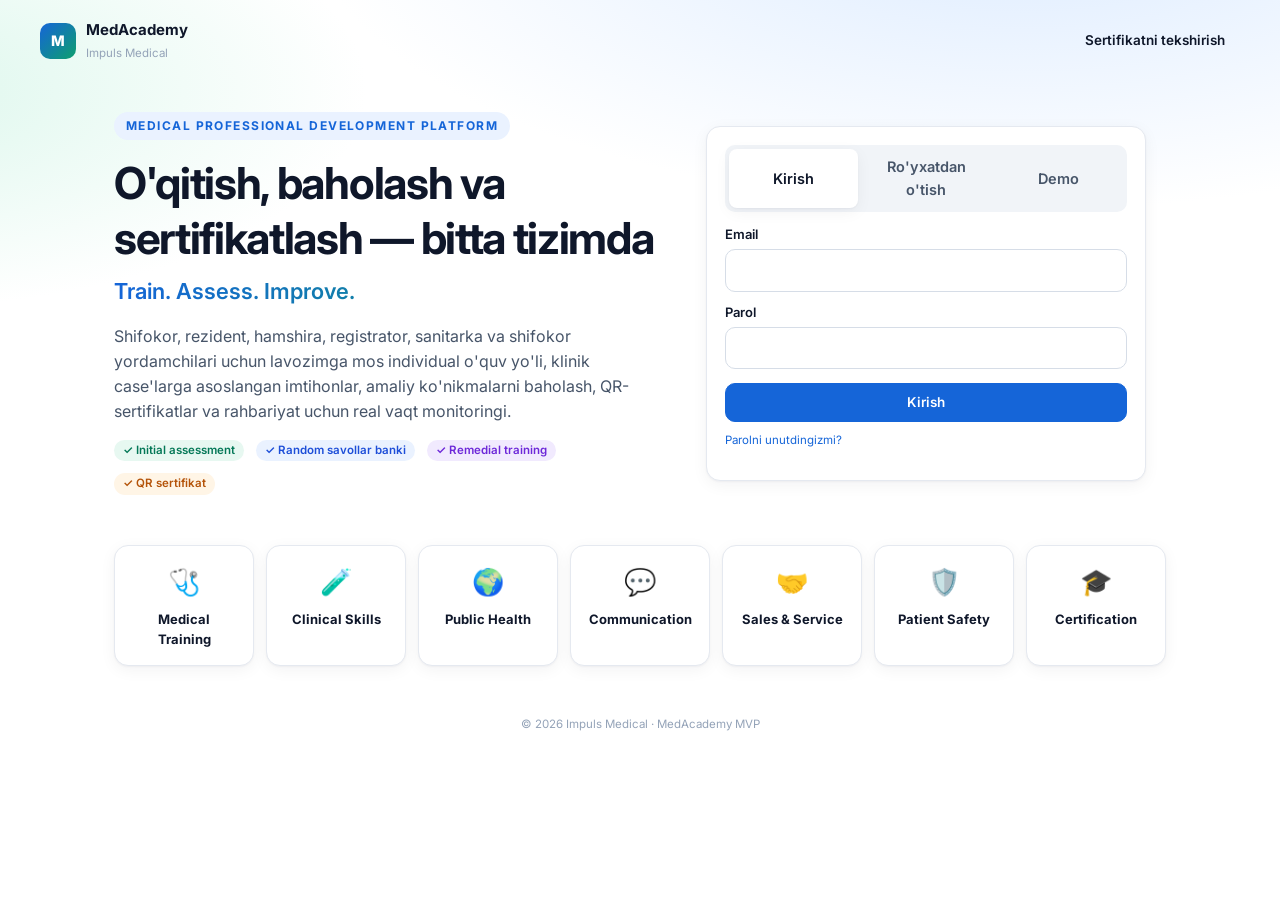
==== index.html @ 4523ee6c "Add files via upload" ====
<!DOCTYPE html>
<html lang="uz">
<head>
<meta charset="utf-8">
<meta name="viewport" content="width=device-width, initial-scale=1">
<title>MedAcademy — Medical Staff Training & Assessment Platform</title>
<meta name="description" content="Tibbiyot xodimlarini o'qitish, test qilish, baholash va sertifikatlash platformasi">
<link rel="preconnect" href="https://fonts.googleapis.com">
<link href="https://fonts.googleapis.com/css2?family=Inter:wght@400;500;600;700;800&display=swap" rel="stylesheet">
<style>
:root{
  --bg:#f6f8fb; --card:#fff; --ink:#0f172a; --ink2:#475569; --muted:#94a3b8; --line:#e5e9f0;
  --blue:#1565d8; --blue-50:#eaf2ff; --green:#0e9f6e; --green-50:#e7f8f1; --red:#dc2626; --red-50:#fdecec;
  --amber:#d97706; --amber-50:#fff5e6; --violet:#7c3aed; --radius:14px; --shadow:0 1px 2px rgba(15,23,42,.04),0 4px 16px rgba(15,23,42,.05);
  --font:"Inter",system-ui,-apple-system,"Segoe UI",Roboto,sans-serif;
}
*{box-sizing:border-box}
html,body{margin:0;background:var(--bg);color:var(--ink);font:14.5px/1.55 var(--font)}
a{color:var(--blue);text-decoration:none}
button{font:inherit;cursor:pointer}
h1,h2,h3,h4{margin:0 0 .4em;line-height:1.25;letter-spacing:-.01em}
h1{font-size:26px} h2{font-size:20px} h3{font-size:16px}
.muted{color:var(--ink2)} .small{font-size:12.5px} .tiny{font-size:11.5px;color:var(--muted)}
.row{display:flex;gap:12px;align-items:center;flex-wrap:wrap} .between{justify-content:space-between} .grow{flex:1}
.grid{display:grid;gap:16px} .g2{grid-template-columns:repeat(2,minmax(0,1fr))} .g3{grid-template-columns:repeat(3,minmax(0,1fr))} .g4{grid-template-columns:repeat(4,minmax(0,1fr))}
@media(max-width:1000px){.g4{grid-template-columns:repeat(2,minmax(0,1fr))}.g3{grid-template-columns:repeat(2,minmax(0,1fr))}}
@media(max-width:640px){.g2,.g3,.g4{grid-template-columns:1fr}}
.card{background:var(--card);border:1px solid var(--line);border-radius:var(--radius);box-shadow:var(--shadow);padding:18px}
.card h3{margin-bottom:10px}
.stat .v{font-size:28px;font-weight:700;letter-spacing:-.02em} .stat .l{color:var(--ink2);font-size:13px}
.stat .ic{width:38px;height:38px;border-radius:10px;display:grid;place-items:center;font-size:18px;background:var(--blue-50);float:right}
.btn{display:inline-flex;align-items:center;gap:6px;border:1px solid var(--line);background:#fff;color:var(--ink);padding:8px 14px;border-radius:10px;font-weight:600;font-size:13.5px}
.btn:hover{border-color:#cbd5e1;background:#f8fafc}
.btn.primary{background:var(--blue);border-color:var(--blue);color:#fff} .btn.primary:hover{background:#0f56bd}
.btn.green{background:var(--green);border-color:var(--green);color:#fff}
.btn.red{background:var(--red);border-color:var(--red);color:#fff}
.btn.ghost{border-color:transparent;background:transparent} .btn.sm{padding:5px 10px;font-size:12.5px}
.btn:disabled{opacity:.5;cursor:not-allowed}
.badge{display:inline-block;padding:2px 9px;border-radius:999px;font-size:11.5px;font-weight:600;background:#eef2f7;color:var(--ink2);white-space:nowrap}
.b-green{background:var(--green-50);color:#047857} .b-red{background:var(--red-50);color:#b91c1c} .b-amber{background:var(--amber-50);color:#b45309} .b-blue{background:var(--blue-50);color:#1d4ed8} .b-violet{background:#f1eafe;color:#6d28d9}
.bar{height:8px;background:#edf1f6;border-radius:99px;overflow:hidden} .bar>i{display:block;height:100%;background:linear-gradient(90deg,var(--blue),#22b8cf);border-radius:99px}
.bar.g>i{background:linear-gradient(90deg,var(--green),#34d399)} .bar.r>i{background:var(--red)} .bar.a>i{background:var(--amber)}
input,select,textarea{font:inherit;width:100%;padding:9px 12px;border:1px solid #d6dde7;border-radius:10px;background:#fff;color:var(--ink)}
input:focus,select:focus,textarea:focus{outline:2px solid #bcd6ff;border-color:var(--blue)}
label{display:block;font-weight:600;font-size:13px;margin:10px 0 5px}
table.t{width:100%;border-collapse:collapse} .t th{text-align:left;font-size:12px;text-transform:uppercase;letter-spacing:.04em;color:var(--muted);font-weight:600;padding:8px 10px;border-bottom:1px solid var(--line)}
.t td{padding:10px;border-bottom:1px solid #f0f3f7;vertical-align:middle} .t tr:hover td{background:#fafcff}
.tbl{border-collapse:collapse;margin:8px 0} .tbl td,.tbl th{border:1px solid var(--line);padding:6px 10px;text-align:left}
.tablewrap{overflow-x:auto}

/* layout */
.app{display:grid;grid-template-columns:250px 1fr;min-height:100vh}
.side{background:#fff;border-right:1px solid var(--line);padding:16px 12px;position:sticky;top:0;height:100vh;overflow:auto}
.brand{display:flex;gap:10px;align-items:center;padding:4px 8px 16px}
.brand .logo{width:36px;height:36px;border-radius:10px;background:linear-gradient(135deg,var(--blue),var(--green));display:grid;place-items:center;color:#fff;font-weight:800}
.brand b{display:block;font-size:15px} .brand span{font-size:11.5px;color:var(--muted)}
.nav a{display:flex;align-items:center;gap:10px;padding:9px 10px;border-radius:9px;color:var(--ink2);font-weight:500;margin:1px 0}
.nav a:hover{background:#f3f6fa;color:var(--ink)} .nav a.on{background:var(--blue-50);color:var(--blue);font-weight:600}
.nav .sec{font-size:11px;text-transform:uppercase;letter-spacing:.06em;color:var(--muted);margin:16px 10px 6px;font-weight:700}
.nav .cnt{margin-left:auto;background:var(--red);color:#fff;border-radius:99px;font-size:11px;padding:0 7px}
.main{min-width:0}
.top{display:flex;align-items:center;gap:12px;padding:14px 24px;background:rgba(255,255,255,.85);backdrop-filter:blur(8px);border-bottom:1px solid var(--line);position:sticky;top:0;z-index:5}
.top .who{margin-left:auto;display:flex;gap:10px;align-items:center}
.avatar{width:34px;height:34px;border-radius:50%;background:var(--blue-50);color:var(--blue);display:grid;place-items:center;font-weight:700;font-size:13px;flex:none}
.content{padding:24px;max-width:1280px}
.burger{display:none}
@media(max-width:860px){.app{grid-template-columns:1fr}.side{position:fixed;left:-270px;width:260px;z-index:20;transition:left .2s;box-shadow:0 0 40px rgba(0,0,0,.15)}.side.open{left:0}.burger{display:inline-flex}.content{padding:16px}.top{padding:10px 14px}}
.demo-banner{background:#fff7e6;border-bottom:1px solid #fde2b3;color:#92400e;font-size:12.5px;padding:6px 24px}

/* landing */
.land{min-height:100vh;background:radial-gradient(1200px 500px at 80% -10%,#dcebff 0,transparent 60%),radial-gradient(900px 400px at -10% 10%,#dcf7ec 0,transparent 55%),#fff}
.land header{display:flex;align-items:center;padding:18px 40px;gap:12px}
.hero{max-width:1100px;margin:30px auto 0;padding:0 24px;display:grid;grid-template-columns:1.2fr 1fr;gap:40px;align-items:center}
.hero .k{display:inline-block;font-size:12px;font-weight:700;letter-spacing:.12em;color:var(--blue);background:var(--blue-50);padding:5px 12px;border-radius:99px}
.hero h1{font-size:44px;margin:16px 0 8px;letter-spacing:-.03em}
.hero .tag{font-size:22px;font-weight:600;background:linear-gradient(90deg,var(--blue),var(--green));-webkit-background-clip:text;background-clip:text;color:transparent}
@media(max-width:860px){.hero{grid-template-columns:1fr}.hero h1{font-size:32px}.land header{padding:14px 18px}}
.pillars{max-width:1100px;margin:50px auto;padding:0 24px;display:grid;grid-template-columns:repeat(7,1fr);gap:12px}
@media(max-width:1000px){.pillars{grid-template-columns:repeat(2,1fr)}}
.pillar{background:#fff;border:1px solid var(--line);border-radius:14px;padding:16px;text-align:center;box-shadow:var(--shadow)} .pillar .e{font-size:26px} .pillar b{display:block;margin-top:6px;font-size:13px}
.authcard{max-width:440px}
.demo-grid{display:grid;grid-template-columns:repeat(2,1fr);gap:8px} .demo-grid button{text-align:left;padding:10px 12px;border:1px solid var(--line);border-radius:10px;background:#fff} .demo-grid button:hover{border-color:var(--blue);background:var(--blue-50)}
.demo-grid b{display:block;font-size:13px} .demo-grid span{font-size:11.5px;color:var(--muted)}
.tabs{display:flex;gap:4px;background:#f1f4f8;padding:4px;border-radius:10px;margin-bottom:12px} .tabs button{flex:1;border:0;background:transparent;padding:7px;border-radius:8px;font-weight:600;color:var(--ink2)} .tabs button.on{background:#fff;color:var(--ink);box-shadow:var(--shadow)}

/* course */
.ccard{display:flex;flex-direction:column;gap:10px} .ccard .hd{display:flex;gap:12px;align-items:flex-start}
.cic{width:44px;height:44px;border-radius:12px;display:grid;place-items:center;font-size:22px;flex:none}
.lesson{border:1px solid var(--line);border-radius:12px;margin:8px 0;background:#fff} .lesson .lh{display:flex;align-items:center;gap:10px;padding:12px 14px;cursor:pointer}
.lesson .lb{padding:4px 18px 16px;border-top:1px solid #f0f3f7} .lesson .lb ul,.lesson .lb ol{padding-left:20px}
.chk{width:22px;height:22px;border-radius:50%;border:2px solid #cbd5e1;display:grid;place-items:center;font-size:12px;flex:none} .chk.on{background:var(--green);border-color:var(--green);color:#fff}
.note{background:#f0f7ff;border-left:3px solid var(--blue);padding:10px 12px;border-radius:8px;margin:10px 0}
.visual{display:flex;gap:10px;flex-wrap:wrap;margin:8px 0} .visual>div{background:#f4f7fb;border:1px solid var(--line);border-radius:10px;padding:10px 14px;font-weight:600}

/* exam */
.qcard{max-width:820px} .qnum{font-size:12px;color:var(--muted);font-weight:700;letter-spacing:.05em}
.opt{display:flex;gap:10px;align-items:flex-start;padding:12px 14px;border:1.5px solid var(--line);border-radius:12px;margin:8px 0;cursor:pointer;background:#fff}
.opt:hover{border-color:#b8cdf0} .opt.sel{border-color:var(--blue);background:var(--blue-50)} .opt.ok{border-color:var(--green);background:var(--green-50)} .opt.bad{border-color:var(--red);background:var(--red-50)}
.opt .mk{width:22px;height:22px;border-radius:6px;border:2px solid #cbd5e1;flex:none;display:grid;place-items:center;font-size:12px;font-weight:700}
.opt.sel .mk{background:var(--blue);border-color:var(--blue);color:#fff}
.qnav{display:flex;flex-wrap:wrap;gap:6px} .qnav button{width:34px;height:34px;border-radius:8px;border:1px solid var(--line);background:#fff;font-weight:600}
.qnav button.ans{background:var(--blue-50);border-color:#b8cdf0} .qnav button.cur{outline:2px solid var(--blue)}
.timer{font-variant-numeric:tabular-nums;font-weight:700;font-size:18px} .timer.low{color:var(--red)}
.vignette{background:#fbfaf5;border:1px solid #efe8cf;border-radius:10px;padding:10px 12px;margin-bottom:8px}
.result-hero{text-align:center;padding:30px} .result-hero .big{font-size:56px;font-weight:800;letter-spacing:-.03em}
.expl{background:#f8fafc;border-radius:10px;padding:10px 12px;margin-top:8px;font-size:13.5px}

/* certificate */
.cert{background:#fff;border:10px solid #eef4ff;outline:1px solid #c9dafc;border-radius:6px;padding:36px 40px;max-width:880px;margin:0 auto;position:relative}
.cert h1{font-size:30px;text-align:center;letter-spacing:.06em;color:#0b3a82} .cert .nm{font-size:30px;font-weight:700;text-align:center;margin:10px 0;color:var(--ink)}
.cert .meta{display:grid;grid-template-columns:repeat(3,1fr);gap:10px;margin-top:24px;font-size:13px} .cert .meta b{display:block;font-size:14px}
.cert .qr{position:absolute;right:30px;bottom:28px;text-align:center;font-size:10px;color:var(--muted)} .cert .qr img,.cert .qr canvas{width:96px!important;height:96px!important}

/* misc */
.toast{position:fixed;bottom:20px;right:20px;background:var(--ink);color:#fff;padding:12px 16px;border-radius:12px;z-index:100;box-shadow:0 10px 30px rgba(0,0,0,.2);max-width:360px}
.toast.err{background:var(--red)} .toast.ok{background:var(--green)}
.modal-bg{position:fixed;inset:0;background:rgba(15,23,42,.45);z-index:50;display:grid;place-items:center;padding:16px}
.modal{background:#fff;border-radius:16px;max-width:620px;width:100%;max-height:90vh;overflow:auto;padding:22px}
.empty{text-align:center;color:var(--muted);padding:30px}
.kv{display:grid;grid-template-columns:160px 1fr;gap:6px 12px;font-size:13.5px} .kv div:nth-child(odd){color:var(--ink2)}
.lvl{font-weight:700}
.list-item{display:flex;gap:10px;align-items:center;padding:10px 0;border-bottom:1px solid #f0f3f7} .list-item:last-child{border:0}
.hbar{display:grid;grid-template-columns:150px 1fr 48px;gap:10px;align-items:center;margin:7px 0;font-size:13px}
.steps{display:flex;gap:6px;margin-bottom:16px} .steps div{flex:1;height:5px;border-radius:99px;background:#e5e9f0} .steps div.on{background:var(--blue)}
.ai-box{background:linear-gradient(135deg,#f5f3ff,#eef6ff);border:1px solid #e0dafc}
pre.code{background:#0f172a;color:#e2e8f0;padding:12px;border-radius:10px;overflow:auto;font-size:12px}

</style>
<link rel="icon" href="data:image/svg+xml,%3Csvg xmlns='http://www.w3.org/2000/svg' viewBox='0 0 32 32'%3E%3Crect width='32' height='32' rx='8' fill='%231565d8'/%3E%3Ctext x='16' y='22' font-size='18' text-anchor='middle' fill='white' font-family='Arial' font-weight='bold'%3EM%3C/text%3E%3C/svg%3E">
</head>
<body>
<div id="root"><div style="display:grid;place-items:center;height:100vh;color:#94a3b8">Yuklanmoqda…</div></div>
<script>/* vendor/supabase.js */
var supabase=(function(e){function t(e,t){var n={};for(var r in e)Object.prototype.hasOwnProperty.call(e,r)&&t.indexOf(r)<0&&(n[r]=e[r]);if(e!=null&&typeof Object.getOwnPropertySymbols==`function`)for(var i=0,r=Object.getOwnPropertySymbols(e);i<r.length;i++)t.indexOf(r[i])<0&&Object.prototype.propertyIsEnumerable.call(e,r[i])&&(n[r[i]]=e[r[i]]);return n}function n(e,t,n,r){function i(e){return e instanceof n?e:new n(function(t){t(e)})}return new(n||=Promise)(function(n,a){function o(e){try{c(r.next(e))}catch(e){a(e)}}function s(e){try{c(r.throw(e))}catch(e){a(e)}}function c(e){e.done?n(e.value):i(e.value).then(o,s)}c((r=r.apply(e,t||[])).next())})}let r=e=>e?(...t)=>e(...t):(...e)=>fetch(...e);var i=class extends Error{constructor(e,t=`FunctionsError`,n){super(e),this.name=t,this.context=n}toJSON(){return{name:this.name,message:this.message,context:this.context}}},a=class extends i{constructor(e){super(`Failed to send a request to the Edge Function`,`FunctionsFetchError`,e)}},o=class extends i{constructor(e){super(`Relay Error invoking the Edge Function`,`FunctionsRelayError`,e)}},s=class extends i{constructor(e){super(`Edge Function returned a non-2xx status code`,`FunctionsHttpError`,e)}},c;(function(e){e.Any=`any`,e.ApNortheast1=`ap-northeast-1`,e.ApNortheast2=`ap-northeast-2`,e.ApSouth1=`ap-south-1`,e.ApSoutheast1=`ap-southeast-1`,e.ApSoutheast2=`ap-southeast-2`,e.CaCentral1=`ca-central-1`,e.EuCentral1=`eu-central-1`,e.EuWest1=`eu-west-1`,e.EuWest2=`eu-west-2`,e.EuWest3=`eu-west-3`,e.SaEast1=`sa-east-1`,e.UsEast1=`us-east-1`,e.UsWest1=`us-west-1`,e.UsWest2=`us-west-2`})(c||={});var l=class{constructor(e,{headers:t={},customFetch:n,region:i=c.Any}={}){this.url=e,this.headers=t,this.region=i,this.fetch=r(n)}setAuth(e){this.headers.Authorization=`Bearer ${e}`}invoke(e){return n(this,arguments,void 0,function*(e,t={}){var n;let r,i,c;try{let{headers:n,method:l,body:u,signal:d,timeout:f}=t,p={},{region:m}=t;m||=this.region;let h=new URL(`${this.url}/${e}`);m&&m!==`any`&&(p[`x-region`]=m,h.searchParams.set(`forceFunctionRegion`,m));let g,ee=!!n&&Object.keys(n).some(e=>e.toLowerCase()===`content-type`);u&&!ee?typeof Blob<`u`&&u instanceof Blob||u instanceof ArrayBuffer?(p[`Content-Type`]=u.type||`application/octet-stream`,g=u):typeof u==`string`?(p[`Content-Type`]=`text/plain`,g=u):typeof FormData<`u`&&u instanceof FormData?g=u:(p[`Content-Type`]=`application/json`,g=JSON.stringify(u)):g=u&&typeof u!=`string`&&!(typeof Blob<`u`&&u instanceof Blob)&&!(u instanceof ArrayBuffer)&&!(typeof FormData<`u`&&u instanceof FormData)?JSON.stringify(u):u;let te=d;f&&(i=new AbortController,r=setTimeout(()=>i.abort(),f),d?(te=i.signal,c=()=>i.abort(),d.addEventListener(`abort`,c)):te=i.signal);let _=yield this.fetch(h.toString(),{method:l||`POST`,headers:Object.assign(Object.assign(Object.assign({},p),this.headers),n),body:g,signal:te}).catch(e=>{throw new a(e)}),ne=_.headers.get(`x-relay-error`);if(ne&&ne===`true`)throw new o(_);if(!_.ok)throw new s(_);let re=(_.headers.get(`Content-Type`)??`text/plain`).split(`;`)[0].trim().toLowerCase(),ie;return ie=re===`application/json`?yield _.json():re===`application/octet-stream`||re===`application/pdf`?yield _.blob():re===`text/event-stream`?_:re===`multipart/form-data`?yield _.formData():yield _.text(),{data:ie,error:null,response:_}}catch(e){return{data:null,error:e,response:e instanceof s||e instanceof o?e.context:void 0}}finally{r&&clearTimeout(r),c&&((n=t.signal)==null||n.removeEventListener(`abort`,c))}})}},u=class extends Error{constructor(e){super(e.message),this.name=`PostgrestError`,this.details=e.details,this.hint=e.hint,this.code=e.code}toJSON(){return{name:this.name,message:this.message,details:this.details,hint:this.hint,code:this.code}}};let d=e=>Math.min(1e3*2**e,3e4),f=[520,503],p=[`GET`,`HEAD`,`OPTIONS`];function m(e){"@babel/helpers - typeof";return m=typeof Symbol==`function`&&typeof Symbol.iterator==`symbol`?function(e){return typeof e}:function(e){return e&&typeof Symbol==`function`&&e.constructor===Symbol&&e!==Symbol.prototype?`symbol`:typeof e},m(e)}function h(e,t){if(m(e)!=`object`||!e)return e;var n=e[Symbol.toPrimitive];if(n!==void 0){var r=n.call(e,t||`default`);if(m(r)!=`object`)return r;throw TypeError(`@@toPrimitive must return a primitive value.`)}return(t===`string`?String:Number)(e)}function g(e){var t=h(e,`string`);return m(t)==`symbol`?t:t+``}function ee(e,t,n){return(t=g(t))in e?Object.defineProperty(e,t,{value:n,enumerable:!0,configurable:!0,writable:!0}):e[t]=n,e}function te(e,t){var n=Object.keys(e);if(Object.getOwnPropertySymbols){var r=Object.getOwnPropertySymbols(e);t&&(r=r.filter(function(t){return Object.getOwnPropertyDescriptor(e,t).enumerable})),n.push.apply(n,r)}return n}function _(e){for(var t=1;t<arguments.length;t++){var n=arguments[t]==null?{}:arguments[t];t%2?te(Object(n),!0).forEach(function(t){ee(e,t,n[t])}):Object.getOwnPropertyDescriptors?Object.defineProperties(e,Object.getOwnPropertyDescriptors(n)):te(Object(n)).forEach(function(t){Object.defineProperty(e,t,Object.getOwnPropertyDescriptor(n,t))})}return e}function ne(e,t){return new Promise(n=>{if(t?.aborted){n();return}let r=setTimeout(()=>{t?.removeEventListener(`abort`,i),n()},e);function i(){clearTimeout(r),n()}t?.addEventListener(`abort`,i)})}function re(e,t,n,r){return!(!r||n>=3||!p.includes(e)||!f.includes(t))}async function ie(e,t,n,r){let i=0;for(;;){let a=_({},n.headers);i>0&&(a[`X-Retry-Count`]=String(i));let o;try{o=await e(t,{method:n.method,headers:a,body:n.body,signal:n.signal})}catch(e){if(e?.name===`AbortError`||e?.code===`ABORT_ERR`||e?.name===`TimeoutError`&&n.signal?.aborted||!p.includes(n.method))throw e;if(r&&i<3){let e=d(i);i++,await ne(e,n.signal);continue}throw e}if(re(n.method,o.status,i,r)){let e=o.headers?.get(`Retry-After`)??null,t=e===null?d(i):Math.max(0,parseInt(e,10)||0)*1e3;await o.text(),i++,await ne(t,n.signal);continue}return o}}var ae=class{constructor(e){this.shouldThrowOnError=!1,this.retryEnabled=!0,this.method=e.method,this.url=e.url,this.headers=new Headers(e.headers),this.schema=e.schema,this.body=e.body,this.shouldThrowOnError=e.shouldThrowOnError??!1,this.signal=e.signal,this.isMaybeSingle=e.isMaybeSingle??!1,this.shouldStripNulls=e.shouldStripNulls??!1,this.urlLengthLimit=e.urlLengthLimit??8e3,this.retryEnabled=e.retry??!0,e.fetch?this.fetch=e.fetch:this.fetch=fetch}throwOnError(){return this.shouldThrowOnError=!0,this}stripNulls(){if(this.headers.get(`Accept`)===`text/csv`)throw Error(`stripNulls() cannot be used with csv()`);return this.shouldStripNulls=!0,this}setHeader(e,t){return this.headers=new Headers(this.headers),this.headers.set(e,t),this}retry(e){return this.retryEnabled=e,this}then(e,t){var n=this;if(this.schema===void 0||([`GET`,`HEAD`].includes(this.method)?this.headers.set(`Accept-Profile`,this.schema):this.headers.set(`Content-Profile`,this.schema)),this.method!==`GET`&&this.method!==`HEAD`&&this.headers.set(`Content-Type`,`application/json`),this.shouldStripNulls){let e=this.headers.get(`Accept`);e===`application/vnd.pgrst.object+json`?this.headers.set(`Accept`,`application/vnd.pgrst.object+json;nulls=stripped`):(!e||e===`application/json`)&&this.headers.set(`Accept`,`application/vnd.pgrst.array+json;nulls=stripped`)}let r=this.fetch,i=(async()=>{let e={};n.headers.forEach((t,n)=>{e[n]=t});let t=await ie(r,n.url.toString(),{method:n.method,headers:e,body:JSON.stringify(n.body,(e,t)=>typeof t==`bigint`?t.toString():t),signal:n.signal},n.retryEnabled);return await n.processResponse(t)})();return this.shouldThrowOnError||(i=i.catch(e=>{let t=``,n=``,r=``,i=e?.cause;if(i){let n=i?.message??``,r=i?.code??``;t=`${e?.name??`FetchError`}: ${e?.message}`,t+=`\n\nCaused by: ${i?.name??`Error`}: ${n}`,r&&(t+=` (${r})`),i?.stack&&(t+=`\n${i.stack}`)}else t=e?.stack??``;let a=this.url.toString().length;return e?.name===`AbortError`||e?.code===`ABORT_ERR`?(r=``,n=`Request was aborted (timeout or manual cancellation)`,a>this.urlLengthLimit&&(n+=`. Note: Your request URL is ${a} characters, which may exceed server limits. If selecting many fields, consider using views. If filtering with large arrays (e.g., .in('id', [many IDs])), consider using an RPC function to pass values server-side.`)):(i?.name===`HeadersOverflowError`||i?.code===`UND_ERR_HEADERS_OVERFLOW`)&&(r=``,n=`HTTP headers exceeded server limits (typically 16KB)`,a>this.urlLengthLimit&&(n+=`. Your request URL is ${a} characters. If selecting many fields, consider using views. If filtering with large arrays (e.g., .in('id', [200+ IDs])), consider using an RPC function instead.`)),{success:!1,error:{message:`${e?.name??`FetchError`}: ${e?.message}`,details:t,hint:n,code:r},data:null,count:null,status:0,statusText:``}})),i.then(e,t)}async processResponse(e){var t=this;let n=null,r=null,i=null,a=e.status,o=e.statusText;if(e.ok){if(t.method!==`HEAD`){let i=await e.text();if(i!==``)if(t.headers.get(`Accept`)===`text/csv`)r=i;else if(t.headers.get(`Accept`)&&t.headers.get(`Accept`)?.includes(`application/vnd.pgrst.plan+text`))r=i;else try{r=JSON.parse(i)}catch{if(n={message:i},r=null,t.shouldThrowOnError)throw new u({message:i,details:``,hint:``,code:``})}}let s=t.headers.get(`Prefer`)?.match(/count=(exact|planned|estimated)/),c=e.headers.get(`content-range`)?.split(`/`);if(s&&c&&c.length>1&&(i=parseInt(c[1])),t.isMaybeSingle&&Array.isArray(r))if(r.length>1){if(n={code:`PGRST116`,details:`Results contain ${r.length} rows, application/vnd.pgrst.object+json requires 1 row`,hint:null,message:`JSON object requested, multiple (or no) rows returned`},r=null,i=null,a=406,o=`Not Acceptable`,t.shouldThrowOnError)throw new u(_(_({},n),{},{hint:n.hint??``}))}else r=r.length===1?r[0]:null}else{let i=await e.text();try{n=JSON.parse(i),Array.isArray(n)&&e.status===404&&(r=[],n=null,a=200,o=`OK`)}catch{e.status===404&&i===``?(a=204,o=`No Content`):n={message:i}}if(n&&t.shouldThrowOnError)throw new u(n)}return{success:n===null,error:n,data:r,count:i,status:a,statusText:o}}returns(){return this}overrideTypes(){return this}},oe=class extends ae{throwOnError(){return super.throwOnError()}select(e){let t=!1,n=(e??`*`).split(``).map(e=>/\s/.test(e)&&!t?``:(e===`"`&&(t=!t),e)).join(``);return this.url.searchParams.set(`select`,n),this.headers.append(`Prefer`,`return=representation`),this}order(e,{ascending:t=!0,nullsFirst:n,foreignTable:r,referencedTable:i=r}={}){let a=i?`${i}.order`:`order`,o=this.url.searchParams.get(a);return this.url.searchParams.set(a,`${o?`${o},`:``}${e}.${t?`asc`:`desc`}${n===void 0?``:n?`.nullsfirst`:`.nullslast`}`),this}limit(e,{foreignTable:t,referencedTable:n=t}={}){let r=n===void 0?`limit`:`${n}.limit`;return this.url.searchParams.set(r,`${e}`),this}range(e,t,{foreignTable:n,referencedTable:r=n}={}){let i=r===void 0?`offset`:`${r}.offset`,a=r===void 0?`limit`:`${r}.limit`;return this.url.searchParams.set(i,`${e}`),this.url.searchParams.set(a,`${t-e+1}`),this}abortSignal(e){return this.signal=e,this}single(){return this.headers.set(`Accept`,`application/vnd.pgrst.object+json`),this}maybeSingle(){return this.isMaybeSingle=!0,this}csv(){return this.headers.set(`Accept`,`text/csv`),this}geojson(){return this.headers.set(`Accept`,`application/geo+json`),this}explain({analyze:e=!1,verbose:t=!1,settings:n=!1,buffers:r=!1,wal:i=!1,format:a=`text`}={}){let o=[e?`analyze`:null,t?`verbose`:null,n?`settings`:null,r?`buffers`:null,i?`wal`:null].filter(Boolean).join(`|`),s=this.headers.get(`Accept`)??`application/json`;return this.headers.set(`Accept`,`application/vnd.pgrst.plan+${a}; for="${s}"; options=${o};`),this}rollback(){return this.headers.append(`Prefer`,`tx=rollback`),this}returns(){return this}maxAffected(e){return this.headers.append(`Prefer`,`handling=strict`),this.headers.append(`Prefer`,`max-affected=${e}`),this}};let se=RegExp(`[,()]`);var ce=class extends oe{throwOnError(){return super.throwOnError()}eq(e,t){return this.url.searchParams.append(e,`eq.${t}`),this}neq(e,t){return this.url.searchParams.append(e,`neq.${t}`),this}gt(e,t){return this.url.searchParams.append(e,`gt.${t}`),this}gte(e,t){return this.url.searchParams.append(e,`gte.${t}`),this}lt(e,t){return this.url.searchParams.append(e,`lt.${t}`),this}lte(e,t){return this.url.searchParams.append(e,`lte.${t}`),this}like(e,t){return this.url.searchParams.append(e,`like.${t}`),this}likeAllOf(e,t){return this.url.searchParams.append(e,`like(all).{${t.join(`,`)}}`),this}likeAnyOf(e,t){return this.url.searchParams.append(e,`like(any).{${t.join(`,`)}}`),this}ilike(e,t){return this.url.searchParams.append(e,`ilike.${t}`),this}ilikeAllOf(e,t){return this.url.searchParams.append(e,`ilike(all).{${t.join(`,`)}}`),this}ilikeAnyOf(e,t){return this.url.searchParams.append(e,`ilike(any).{${t.join(`,`)}}`),this}regexMatch(e,t){return this.url.searchParams.append(e,`match.${t}`),this}regexIMatch(e,t){return this.url.searchParams.append(e,`imatch.${t}`),this}is(e,t){return this.url.searchParams.append(e,`is.${t}`),this}isDistinct(e,t){return this.url.searchParams.append(e,`isdistinct.${t}`),this}in(e,t){let n=Array.from(new Set(t)).map(e=>typeof e==`string`&&se.test(e)?`"${e}"`:`${e}`).join(`,`);return this.url.searchParams.append(e,`in.(${n})`),this}notIn(e,t){let n=Array.from(new Set(t)).map(e=>typeof e==`string`&&se.test(e)?`"${e}"`:`${e}`).join(`,`);return this.url.searchParams.append(e,`not.in.(${n})`),this}contains(e,t){return typeof t==`string`?this.url.searchParams.append(e,`cs.${t}`):Array.isArray(t)?this.url.searchParams.append(e,`cs.{${t.join(`,`)}}`):this.url.searchParams.append(e,`cs.${JSON.stringify(t)}`),this}containedBy(e,t){return typeof t==`string`?this.url.searchParams.append(e,`cd.${t}`):Array.isArray(t)?this.url.searchParams.append(e,`cd.{${t.join(`,`)}}`):this.url.searchParams.append(e,`cd.${JSON.stringify(t)}`),this}rangeGt(e,t){return this.url.searchParams.append(e,`sr.${t}`),this}rangeGte(e,t){return this.url.searchParams.append(e,`nxl.${t}`),this}rangeLt(e,t){return this.url.searchParams.append(e,`sl.${t}`),this}rangeLte(e,t){return this.url.searchParams.append(e,`nxr.${t}`),this}rangeAdjacent(e,t){return this.url.searchParams.append(e,`adj.${t}`),this}overlaps(e,t){return typeof t==`string`?this.url.searchParams.append(e,`ov.${t}`):this.url.searchParams.append(e,`ov.{${t.join(`,`)}}`),this}textSearch(e,t,{config:n,type:r}={}){let i=``;r===`plain`?i=`pl`:r===`phrase`?i=`ph`:r===`websearch`&&(i=`w`);let a=n===void 0?``:`(${n})`;return this.url.searchParams.append(e,`${i}fts${a}.${t}`),this}match(e){return Object.entries(e).filter(([e,t])=>t!==void 0).forEach(([e,t])=>{this.url.searchParams.append(e,`eq.${t}`)}),this}not(e,t,n){return this.url.searchParams.append(e,`not.${t}.${n}`),this}or(e,{foreignTable:t,referencedTable:n=t}={}){let r=n?`${n}.or`:`or`;return this.url.searchParams.append(r,`(${e})`),this}filter(e,t,n){return this.url.searchParams.append(e,`${t}.${n}`),this}},le=class{constructor(e,{headers:t={},schema:n,fetch:r,urlLengthLimit:i=8e3,retry:a}){this.url=e,this.headers=new Headers(t),this.schema=n,this.fetch=r,this.urlLengthLimit=i,this.retry=a}cloneRequestState(){return{url:new URL(this.url.toString()),headers:new Headers(this.headers)}}select(e,t){let{head:n=!1,count:r}=t??{},i=n?`HEAD`:`GET`,a=!1,o=(e??`*`).split(``).map(e=>/\s/.test(e)&&!a?``:(e===`"`&&(a=!a),e)).join(``),{url:s,headers:c}=this.cloneRequestState();return s.searchParams.set(`select`,o),r&&c.append(`Prefer`,`count=${r}`),new ce({method:i,url:s,headers:c,schema:this.schema,fetch:this.fetch,urlLengthLimit:this.urlLengthLimit,retry:this.retry})}insert(e,{count:t,defaultToNull:n=!0}={}){let{url:r,headers:i}=this.cloneRequestState();if(t&&i.append(`Prefer`,`count=${t}`),n||i.append(`Prefer`,`missing=default`),Array.isArray(e)){let t=e.reduce((e,t)=>e.concat(Object.keys(t)),[]);if(t.length>0){let e=[...new Set(t)].map(e=>`"${e}"`);r.searchParams.set(`columns`,e.join(`,`))}}return new ce({method:`POST`,url:r,headers:i,schema:this.schema,body:e,fetch:this.fetch??fetch,urlLengthLimit:this.urlLengthLimit,retry:this.retry})}upsert(e,{onConflict:t,ignoreDuplicates:n=!1,count:r,defaultToNull:i=!0}={}){let{url:a,headers:o}=this.cloneRequestState();if(o.append(`Prefer`,`resolution=${n?`ignore`:`merge`}-duplicates`),t!==void 0&&a.searchParams.set(`on_conflict`,t),r&&o.append(`Prefer`,`count=${r}`),i||o.append(`Prefer`,`missing=default`),Array.isArray(e)){let t=e.reduce((e,t)=>e.concat(Object.keys(t)),[]);if(t.length>0){let e=[...new Set(t)].map(e=>`"${e}"`);a.searchParams.set(`columns`,e.join(`,`))}}return new ce({method:`POST`,url:a,headers:o,schema:this.schema,body:e,fetch:this.fetch??fetch,urlLengthLimit:this.urlLengthLimit,retry:this.retry})}update(e,{count:t}={}){let{url:n,headers:r}=this.cloneRequestState();return t&&r.append(`Prefer`,`count=${t}`),new ce({method:`PATCH`,url:n,headers:r,schema:this.schema,body:e,fetch:this.fetch??fetch,urlLengthLimit:this.urlLengthLimit,retry:this.retry})}delete({count:e}={}){let{url:t,headers:n}=this.cloneRequestState();return e&&n.append(`Prefer`,`count=${e}`),new ce({method:`DELETE`,url:t,headers:n,schema:this.schema,fetch:this.fetch??fetch,urlLengthLimit:this.urlLengthLimit,retry:this.retry})}};function ue(e,t){try{let t=JSON.parse(e);if(t&&typeof t==`object`&&!Array.isArray(t))return new u({message:String(t.message??e),details:t.details??``,hint:t.hint??``,code:t.code??``})}catch{}return new u({message:e||t,details:``,hint:``,code:``})}function de(e,t,n){let r=e;return{success:!1,error:new u({message:`${r?.name??`FetchError`}: ${r?.message}`,details:``,hint:``,code:``}),data:null,count:null,status:t,statusText:n}}function fe(e,t){return t===void 0||t<=0?e:(n,r)=>{let i=new AbortController,a=setTimeout(()=>i.abort(),t),o=r?.signal;if(o){if(o.aborted)return clearTimeout(a),e(n,r);let t=()=>{clearTimeout(a),i.abort()};return o.addEventListener(`abort`,t,{once:!0}),e(n,_(_({},r),{},{signal:i.signal})).finally(()=>{clearTimeout(a),o.removeEventListener(`abort`,t)})}return e(n,_(_({},r),{},{signal:i.signal})).finally(()=>clearTimeout(a))}}var pe=class e{constructor(e,{headers:t={},schema:n,fetch:r,timeout:i,urlLengthLimit:a=8e3,retry:o,wrapFetch:s}={}){this.url=e,this.headers=new Headers(t),this.schemaName=n,this.urlLengthLimit=a,this.timeout=i,this.wrapFetch=s,this.baseFetch=r??globalThis.fetch,this.fetch=this.baseFetch?this.decorateFetch(this.baseFetch):void 0,this.retry=o}decorateFetch(e){return fe(this.wrapFetch?this.wrapFetch(e):e,this.timeout)}from(e,t){if(!e||typeof e!=`string`||e.trim()===``)throw Error(`Invalid relation name: relation must be a non-empty string.`);return new le(new URL(`${this.url}/${e}`),{headers:new Headers(this.headers),schema:this.schemaName,fetch:t?.fetch?this.decorateFetch(t.fetch):this.fetch,urlLengthLimit:t?.urlLengthLimit??this.urlLengthLimit,retry:t?.retry??this.retry})}schema(t){return new e(this.url,{headers:this.headers,schema:t,fetch:this.baseFetch,timeout:this.timeout,wrapFetch:this.wrapFetch,urlLengthLimit:this.urlLengthLimit,retry:this.retry})}async getOpenApiSpec(){var e=this;let t=new Headers(e.headers);t.set(`Accept`,`application/openapi+json`),e.schemaName&&t.set(`Accept-Profile`,e.schemaName);let n={};t.forEach((e,t)=>{n[t]=e});let r=e.fetch??globalThis.fetch,i;try{i=await ie(r,`${e.url}/`,{method:`GET`,headers:n},e.retry??!0)}catch(e){return de(e,0,``)}let a;try{a=await i.text()}catch(e){return de(e,i.status,i.statusText)}if(i.ok)try{return{success:!0,error:null,data:JSON.parse(a),count:null,status:i.status,statusText:i.statusText}}catch{}return{success:!1,error:ue(a,i.statusText),data:null,count:null,status:i.status,statusText:i.statusText}}rpc(e,t={},{head:n=!1,get:r=!1,count:i}={}){let a,o=new URL(`${this.url}/rpc/${e}`),s,c=e=>typeof e==`object`&&!!e&&(!Array.isArray(e)||e.some(c)),l=n&&Object.values(t).some(c);l?(a=`POST`,s=t):n||r?(a=n?`HEAD`:`GET`,Object.entries(t).filter(([e,t])=>t!==void 0).map(([e,t])=>[e,Array.isArray(t)?`{${t.join(`,`)}}`:`${t}`]).forEach(([e,t])=>{o.searchParams.append(e,t)})):(a=`POST`,s=t);let u=new Headers(this.headers);return l?u.set(`Prefer`,i?`count=${i},return=minimal`:`return=minimal`):i&&u.set(`Prefer`,`count=${i}`),new ce({method:a,url:o,headers:u,schema:this.schemaName,body:s,fetch:this.fetch??fetch,urlLengthLimit:this.urlLengthLimit,retry:this.retry})}},me=class{constructor(){}static detectEnvironment(){if(typeof WebSocket<`u`)return{type:`native`,wsConstructor:WebSocket};let e=globalThis;if(typeof globalThis<`u`&&e.WebSocket!==void 0)return{type:`native`,wsConstructor:e.WebSocket};let t=typeof global<`u`?global:void 0;if(t&&t.WebSocket!==void 0)return{type:`native`,wsConstructor:t.WebSocket};if(typeof globalThis<`u`&&e.WebSocketPair!==void 0&&globalThis.WebSocket===void 0)return{type:`cloudflare`,error:`Cloudflare Workers detected. WebSocket clients are not supported in Cloudflare Workers.`,workaround:`Use Cloudflare Workers WebSocket API for server-side WebSocket handling, or deploy to a different runtime.`};if(typeof globalThis<`u`&&e.EdgeRuntime||typeof navigator<`u`&&navigator.userAgent?.includes(`Vercel-Edge`))return{type:`unsupported`,error:`Edge runtime detected (Vercel Edge/Netlify Edge). WebSockets are not supported in edge functions.`,workaround:`Use serverless functions or a different deployment target for WebSocket functionality.`};let n=globalThis.process;if(n){let e=n.versions;if(e&&e.node)return{type:`unsupported`,error:`Node.js detected but native WebSocket not found.`,workaround:`Ensure you are running Node.js 22+ or provide a WebSocket implementation via the transport option.`}}return{type:`unsupported`,error:`Unknown JavaScript runtime without WebSocket support.`,workaround:`Ensure you're running in a supported environment (browser, Node.js, Deno) or provide a custom WebSocket implementation.`}}static getWebSocketConstructor(){let e=this.detectEnvironment();if(e.wsConstructor)return e.wsConstructor;let t=e.error||`WebSocket not supported in this environment.`;throw e.workaround&&(t+=`\n\nSuggested solution: ${e.workaround}`),Error(t)}static isWebSocketSupported(){try{return this.detectEnvironment().type===`native`}catch{return!1}}};let he=`1.0.0`,v={closed:`closed`,errored:`errored`,joined:`joined`,joining:`joining`,leaving:`leaving`},ge={close:`phx_close`,error:`phx_error`,join:`phx_join`,reply:`phx_reply`,leave:`phx_leave`,access_token:`access_token`},_e={connecting:`connecting`,open:`open`,closing:`closing`,closed:`closed`};var ve=class e{constructor(t){this.HEADER_LENGTH=1,this.USER_BROADCAST_PUSH_META_LENGTH=6,this.KINDS={userBroadcastPush:3,userBroadcast:4},this.BINARY_ENCODING=0,this.JSON_ENCODING=1,this.BROADCAST_EVENT=`broadcast`,this.allowedMetadataKeys=e.DEFAULT_METADATA_KEYS,this.allowedMetadataKeys=t??e.DEFAULT_METADATA_KEYS}encode(e,t){if(e.event===this.BROADCAST_EVENT&&!(e.payload instanceof ArrayBuffer)&&typeof e.payload.event==`string`)return t(this._binaryEncodeUserBroadcastPush(e));let n=[e.join_ref,e.ref,e.topic,e.event,e.payload];return t(JSON.stringify(n))}_binaryEncodeUserBroadcastPush(e){return this._isArrayBuffer(e.payload?.payload)?this._encodeBinaryUserBroadcastPush(e):this._encodeJsonUserBroadcastPush(e)}_encodeBinaryUserBroadcastPush(e){let t=e.payload?.payload??new ArrayBuffer(0);return this._encodeUserBroadcastPush(e,this.BINARY_ENCODING,t)}_encodeJsonUserBroadcastPush(e){let t=e.payload?.payload??{},n=new TextEncoder().encode(JSON.stringify(t)).buffer;return this._encodeUserBroadcastPush(e,this.JSON_ENCODING,n)}_encodeUserBroadcastPush(e,t,n){let r=new TextEncoder,i=r.encode(e.topic),a=r.encode(e.ref??``),o=r.encode(e.join_ref??``),s=r.encode(e.payload.event),c=this.allowedMetadataKeys?this._pick(e.payload,this.allowedMetadataKeys):{},l=r.encode(Object.keys(c).length===0?``:JSON.stringify(c));if(o.length>255)throw Error(`joinRef length ${o.length} exceeds maximum of 255`);if(a.length>255)throw Error(`ref length ${a.length} exceeds maximum of 255`);if(i.length>255)throw Error(`topic length ${i.length} exceeds maximum of 255`);if(s.length>255)throw Error(`userEvent length ${s.length} exceeds maximum of 255`);if(l.length>255)throw Error(`metadata length ${l.length} exceeds maximum of 255`);let u=this.USER_BROADCAST_PUSH_META_LENGTH+o.length+a.length+i.length+s.length+l.length,d=new ArrayBuffer(this.HEADER_LENGTH+u),f=new DataView(d),p=new Uint8Array(d),m=0;f.setUint8(m++,this.KINDS.userBroadcastPush),f.setUint8(m++,o.length),f.setUint8(m++,a.length),f.setUint8(m++,i.length),f.setUint8(m++,s.length),f.setUint8(m++,l.length),f.setUint8(m++,t),p.set(o,m),m+=o.length,p.set(a,m),m+=a.length,p.set(i,m),m+=i.length,p.set(s,m),m+=s.length,p.set(l,m),m+=l.length;var h=new Uint8Array(d.byteLength+n.byteLength);return h.set(new Uint8Array(d),0),h.set(new Uint8Array(n),d.byteLength),h.buffer}decode(e,t){if(this._isArrayBuffer(e))return t(this._binaryDecode(e));if(typeof e==`string`){let[n,r,i,a,o]=JSON.parse(e);return t({join_ref:n,ref:r,topic:i,event:a,payload:o})}return t({})}_binaryDecode(e){let t=new DataView(e),n=t.getUint8(0),r=new TextDecoder;switch(n){case this.KINDS.userBroadcast:return this._decodeUserBroadcast(e,t,r)}}_decodeUserBroadcast(e,t,n){let r=t.getUint8(1),i=t.getUint8(2),a=t.getUint8(3),o=t.getUint8(4),s=this.HEADER_LENGTH+4,c=n.decode(e.slice(s,s+r));s+=r;let l=n.decode(e.slice(s,s+i));s+=i;let u=n.decode(e.slice(s,s+a));s+=a;let d=e.slice(s,e.byteLength),f=o===this.JSON_ENCODING?JSON.parse(n.decode(d)):d,p={type:this.BROADCAST_EVENT,event:l,payload:f};return a>0&&(p.meta=JSON.parse(u)),{join_ref:null,ref:null,topic:c,event:this.BROADCAST_EVENT,payload:p}}_isArrayBuffer(e){return e instanceof ArrayBuffer||e?.constructor?.name===`ArrayBuffer`}_pick(e,t){return!e||typeof e!=`object`?{}:Object.fromEntries(Object.entries(e).filter(([e])=>t.includes(e)))}};ve.DEFAULT_METADATA_KEYS=[`persist`];var ye=ve,y;(function(e){e.abstime=`abstime`,e.bool=`bool`,e.date=`date`,e.daterange=`daterange`,e.float4=`float4`,e.float8=`float8`,e.int2=`int2`,e.int4=`int4`,e.int4range=`int4range`,e.int8=`int8`,e.int8range=`int8range`,e.json=`json`,e.jsonb=`jsonb`,e.money=`money`,e.numeric=`numeric`,e.oid=`oid`,e.reltime=`reltime`,e.text=`text`,e.time=`time`,e.timestamp=`timestamp`,e.timestamptz=`timestamptz`,e.timetz=`timetz`,e.tsrange=`tsrange`,e.tstzrange=`tstzrange`})(y||={});let be=(e,t,n={})=>{let r=n.skipTypes??[];return t?Object.keys(t).reduce((n,i)=>(n[i]=xe(i,e,t,r),n),{}):{}},xe=(e,t,n,r)=>{let i=t.find(t=>t.name===e)?.type,a=n[e];return i&&!r.includes(i)?Se(i,a):Ce(a)},Se=(e,t)=>{if(e.charAt(0)===`_`)return De(t,e.slice(1,e.length));switch(e){case y.bool:return we(t);case y.float4:case y.float8:case y.int2:case y.int4:case y.int8:case y.numeric:case y.oid:return Te(t);case y.json:case y.jsonb:return Ee(t);case y.timestamp:return Oe(t);case y.abstime:case y.date:case y.daterange:case y.int4range:case y.int8range:case y.money:case y.reltime:case y.text:case y.time:case y.timestamptz:case y.timetz:case y.tsrange:case y.tstzrange:return Ce(t);default:return Ce(t)}},Ce=e=>e,we=e=>{switch(e){case`t`:return!0;case`f`:return!1;default:return e}},Te=e=>{if(typeof e==`string`){let t=parseFloat(e);if(!Number.isNaN(t))return t}return e},Ee=e=>{if(typeof e==`string`)try{return JSON.parse(e)}catch{return e}return e},De=(e,t)=>{if(typeof e!=`string`)return e;let n=e.length-1,r=e[n];if(e[0]===`{`&&r===`}`){let r,i=e.slice(1,n);try{r=JSON.parse(`[`+i+`]`)}catch{r=i?i.split(`,`):[]}return r.map(e=>Se(t,e))}return e},Oe=e=>typeof e==`string`?e.replace(` `,`T`):e,ke=e=>{let t=new URL(e);return t.protocol=t.protocol.replace(/^ws/i,`http`),t.pathname=t.pathname.replace(/\/+$/,``).replace(/\/socket\/websocket$/i,``).replace(/\/socket$/i,``).replace(/\/websocket$/i,``),t.pathname===``||t.pathname===`/`?t.pathname=`/api/broadcast`:t.pathname+=`/api/broadcast`,t.href};var b=e=>typeof e==`function`?e:function(){return e},Ae=typeof self<`u`?self:null,je=typeof window<`u`?window:null,x=Ae||je||globalThis,Me=`2.0.0`,Ne=1e4,Pe=1e3,Fe=100,S={connecting:0,open:1,closing:2,closed:3},C={closed:`closed`,errored:`errored`,joined:`joined`,joining:`joining`,leaving:`leaving`},w={close:`phx_close`,error:`phx_error`,join:`phx_join`,reply:`phx_reply`,leave:`phx_leave`},Ie={longpoll:`longpoll`,websocket:`websocket`},Le={complete:4},Re=`base64url.bearer.phx.`,ze=class{constructor(e,t,n,r){this.channel=e,this.event=t,this.payload=n||function(){return{}},this.receivedResp=null,this.timeout=r,this.timeoutTimer=null,this.recHooks=[],this.sent=!1,this.ref=void 0}resend(e){this.timeout=e,this.reset(),this.send()}send(){this.hasReceived(`timeout`)||(this.startTimeout(),this.sent=!0,this.channel.socket.push({topic:this.channel.topic,event:this.event,payload:this.payload(),ref:this.ref,join_ref:this.channel.joinRef()}))}receive(e,t){return this.hasReceived(e)&&t(this.receivedResp.response),this.recHooks.push({status:e,callback:t}),this}reset(){this.cancelRefEvent(),this.ref=null,this.refEvent=null,this.receivedResp=null,this.sent=!1}destroy(){this.cancelRefEvent(),this.cancelTimeout()}matchReceive({status:e,response:t,_ref:n}){this.recHooks.filter(t=>t.status===e).forEach(e=>e.callback(t))}cancelRefEvent(){this.refEvent&&this.channel.off(this.refEvent)}cancelTimeout(){clearTimeout(this.timeoutTimer),this.timeoutTimer=null}startTimeout(){this.timeoutTimer&&this.cancelTimeout(),this.ref=this.channel.socket.makeRef(),this.refEvent=this.channel.replyEventName(this.ref),this.channel.on(this.refEvent,e=>{this.cancelRefEvent(),this.cancelTimeout(),this.receivedResp=e,this.matchReceive(e)}),this.timeoutTimer=setTimeout(()=>{this.trigger(`timeout`,{})},this.timeout)}hasReceived(e){return this.receivedResp&&this.receivedResp.status===e}trigger(e,t){this.channel.trigger(this.refEvent,{status:e,response:t})}},Be=class{constructor(e,t){this.callback=e,this.timerCalc=t,this.timer=void 0,this.tries=0}reset(){this.tries=0,clearTimeout(this.timer)}scheduleTimeout(){clearTimeout(this.timer),this.timer=setTimeout(()=>{this.tries+=1,this.callback()},this.timerCalc(this.tries+1))}},Ve=class{constructor(e,t,n){this.state=C.closed,this.topic=e,this.params=b(t||{}),this.socket=n,this.bindings=[],this.bindingRef=0,this.timeout=this.socket.timeout,this.joinedOnce=!1,this.joinPush=new ze(this,w.join,this.params,this.timeout),this.pushBuffer=[],this.stateChangeRefs=[],this.rejoinTimer=new Be(()=>{this.socket.isConnected()&&this.rejoin()},this.socket.rejoinAfterMs),this.stateChangeRefs.push(this.socket.onError(()=>this.rejoinTimer.reset())),this.stateChangeRefs.push(this.socket.onOpen(()=>{this.rejoinTimer.reset(),this.isErrored()&&this.rejoin()})),this.joinPush.receive(`ok`,()=>{this.state=C.joined,this.rejoinTimer.reset(),this.pushBuffer.forEach(e=>e.send()),this.pushBuffer=[]}),this.joinPush.receive(`error`,e=>{this.state=C.errored,this.socket.hasLogger()&&this.socket.log(`channel`,`error ${this.topic}`,e),this.socket.isConnected()&&this.rejoinTimer.scheduleTimeout()}),this.onClose(()=>{this.rejoinTimer.reset(),this.socket.hasLogger()&&this.socket.log(`channel`,`close ${this.topic}`),this.state=C.closed,this.socket.remove(this)}),this.onError(e=>{this.socket.hasLogger()&&this.socket.log(`channel`,`error ${this.topic}`,e),this.isJoining()&&this.joinPush.reset(),this.state=C.errored,this.socket.isConnected()&&this.rejoinTimer.scheduleTimeout()}),this.joinPush.receive(`timeout`,()=>{this.socket.hasLogger()&&this.socket.log(`channel`,`timeout ${this.topic}`,this.joinPush.timeout),new ze(this,w.leave,b({}),this.timeout).send(),this.state=C.errored,this.joinPush.reset(),this.socket.isConnected()&&this.rejoinTimer.scheduleTimeout()}),this.on(w.reply,(e,t)=>{this.trigger(this.replyEventName(t),e)})}join(e=this.timeout){if(this.joinedOnce)throw Error(`tried to join multiple times. 'join' can only be called a single time per channel instance`);return this.timeout=e,this.joinedOnce=!0,this.rejoin(),this.joinPush}teardown(){this.pushBuffer.forEach(e=>e.destroy()),this.pushBuffer=[],this.rejoinTimer.reset(),this.joinPush.destroy(),this.state=C.closed,this.bindings=[]}onClose(e){this.on(w.close,e)}onError(e){return this.on(w.error,t=>e(t))}on(e,t){let n=this.bindingRef++;return this.bindings.push({event:e,ref:n,callback:t}),n}off(e,t){this.bindings=this.bindings.filter(n=>!(n.event===e&&(t===void 0||t===n.ref)))}canPush(){return this.socket.isConnected()&&this.isJoined()}push(e,t,n=this.timeout){if(t||={},!this.joinedOnce)throw Error(`tried to push '${e}' to '${this.topic}' before joining. Use channel.join() before pushing events`);let r=new ze(this,e,function(){return t},n);return this.canPush()?r.send():(r.startTimeout(),this.pushBuffer.push(r)),r}leave(e=this.timeout){this.rejoinTimer.reset(),this.joinPush.cancelTimeout(),this.state=C.leaving;let t=()=>{this.socket.hasLogger()&&this.socket.log(`channel`,`leave ${this.topic}`),this.trigger(w.close,`leave`)},n=new ze(this,w.leave,b({}),e);return n.receive(`ok`,()=>t()).receive(`timeout`,()=>t()),n.send(),this.canPush()||n.trigger(`ok`,{}),n}onMessage(e,t,n){return t}filterBindings(e,t,n){return!0}isMember(e,t,n,r){return this.topic===e?r&&r!==this.joinRef()?(this.socket.hasLogger()&&this.socket.log(`channel`,`dropping outdated message`,{topic:e,event:t,payload:n,joinRef:r}),!1):!0:!1}joinRef(){return this.joinPush.ref}rejoin(e=this.timeout){this.isLeaving()||(this.socket.leaveOpenTopic(this.topic),this.state=C.joining,this.joinPush.resend(e))}trigger(e,t,n,r){let i=this.onMessage(e,t,n,r);if(t&&!i)throw Error(`channel onMessage callbacks must return the payload, modified or unmodified`);let a=this.bindings.filter(r=>r.event===e&&this.filterBindings(r,t,n));for(let e=0;e<a.length;e++)a[e].callback(i,n,r||this.joinRef())}replyEventName(e){return`chan_reply_${e}`}isClosed(){return this.state===C.closed}isErrored(){return this.state===C.errored}isJoined(){return this.state===C.joined}isJoining(){return this.state===C.joining}isLeaving(){return this.state===C.leaving}},He=class{static request(e,t,n,r,i,a,o){if(x.XDomainRequest){let n=new x.XDomainRequest;return this.xdomainRequest(n,e,t,r,i,a,o)}else if(x.XMLHttpRequest){let s=new x.XMLHttpRequest;return this.xhrRequest(s,e,t,n,r,i,a,o)}else if(x.fetch&&x.AbortController)return this.fetchRequest(e,t,n,r,i,a,o);else throw Error(`No suitable XMLHttpRequest implementation found`)}static fetchRequest(e,t,n,r,i,a,o){let s={method:e,headers:n,body:r},c=null;return i&&(c=new AbortController,setTimeout(()=>c.abort(),i),s.signal=c.signal),x.fetch(t,s).then(e=>e.text()).then(e=>this.parseJSON(e)).then(e=>o&&o(e)).catch(e=>{e.name===`AbortError`&&a?a():o&&o(null)}),c}static xdomainRequest(e,t,n,r,i,a,o){return e.timeout=i,e.open(t,n),e.onload=()=>{let t=this.parseJSON(e.responseText);o&&o(t)},a&&(e.ontimeout=a),e.onprogress=()=>{},e.send(r),e}static xhrRequest(e,t,n,r,i,a,o,s){e.open(t,n,!0),e.timeout=a;for(let[t,n]of Object.entries(r))e.setRequestHeader(t,n);return e.onerror=()=>s&&s(null),e.onreadystatechange=()=>{e.readyState===Le.complete&&s&&s(this.parseJSON(e.responseText))},o&&(e.ontimeout=o),e.send(i),e}static parseJSON(e){if(!e||e===``)return null;try{return JSON.parse(e)}catch{return console&&console.log(`failed to parse JSON response`,e),null}}static serialize(e,t){let n=[];for(var r in e){if(!Object.prototype.hasOwnProperty.call(e,r))continue;let i=t?`${t}[${r}]`:r,a=e[r];typeof a==`object`?n.push(this.serialize(a,i)):n.push(encodeURIComponent(i)+`=`+encodeURIComponent(a))}return n.join(`&`)}static appendParams(e,t){return Object.keys(t).length===0?e:`${e}${e.match(/\?/)?`&`:`?`}${this.serialize(t)}`}},Ue=e=>{let t=``,n=new Uint8Array(e),r=n.byteLength;for(let e=0;e<r;e++)t+=String.fromCharCode(n[e]);return btoa(t)},We=class{constructor(e,t){t&&t.length===2&&t[1].startsWith(Re)&&(this.authToken=atob(t[1].slice(Re.length))),this.endPoint=null,this.token=null,this.skipHeartbeat=!0,this.reqs=new Set,this.awaitingBatchAck=!1,this.currentBatch=null,this.currentBatchTimer=null,this.batchBuffer=[],this.onopen=function(){},this.onerror=function(){},this.onmessage=function(){},this.onclose=function(){},this.pollEndpoint=this.normalizeEndpoint(e),this.readyState=S.connecting,setTimeout(()=>this.poll(),0)}normalizeEndpoint(e){return e.replace(`ws://`,`http://`).replace(`wss://`,`https://`).replace(RegExp(`(.*)/`+Ie.websocket),`$1/`+Ie.longpoll)}endpointURL(){return He.appendParams(this.pollEndpoint,{token:this.token})}closeAndRetry(e,t,n){this.close(e,t,n),this.readyState=S.connecting}ontimeout(){this.onerror(`timeout`),this.closeAndRetry(1005,`timeout`,!1)}isActive(){return this.readyState===S.open||this.readyState===S.connecting}poll(){let e={Accept:`application/json`};this.authToken&&(e[`X-Phoenix-AuthToken`]=this.authToken),this.ajax(`GET`,e,null,()=>this.ontimeout(),e=>{if(e){var{status:t,token:n,messages:r}=e;if(t===410&&this.token!==null){this.onerror(410),this.closeAndRetry(3410,`session_gone`,!1);return}this.token=n}else t=0;switch(t){case 200:r.forEach(e=>{setTimeout(()=>this.onmessage({data:e}),0)}),this.poll();break;case 204:this.poll();break;case 410:this.readyState=S.open,this.onopen({}),this.poll();break;case 403:this.onerror(403),this.close(1008,`forbidden`,!1);break;case 0:case 500:this.onerror(500),this.closeAndRetry(1011,`internal server error`,500);break;default:throw Error(`unhandled poll status ${t}`)}})}send(e){typeof e!=`string`&&(e=Ue(e)),this.currentBatch?this.currentBatch.push(e):this.awaitingBatchAck?this.batchBuffer.push(e):(this.currentBatch=[e],this.currentBatchTimer=setTimeout(()=>{this.batchSend(this.currentBatch),this.currentBatch=null},0))}batchSend(e,t=0){this.awaitingBatchAck=!0;let n=t+Fe,r=e.slice(t,n);this.ajax(`POST`,{"Content-Type":`application/x-ndjson`},r.join(`
`),()=>this.onerror(`timeout`),t=>{!t||t.status!==200?(this.awaitingBatchAck=!1,this.onerror(t&&t.status),this.closeAndRetry(1011,`internal server error`,!1)):n<e.length?this.batchSend(e,n):this.batchBuffer.length>0?(this.batchSend(this.batchBuffer),this.batchBuffer=[]):this.awaitingBatchAck=!1})}close(e,t,n){for(let e of this.reqs)e.abort();this.readyState=S.closed;let r=Object.assign({code:1e3,reason:void 0,wasClean:!0},{code:e,reason:t,wasClean:n});this.batchBuffer=[],clearTimeout(this.currentBatchTimer),this.currentBatchTimer=null,typeof CloseEvent<`u`?this.onclose(new CloseEvent(`close`,r)):this.onclose(r)}ajax(e,t,n,r,i){let a;a=He.request(e,this.endpointURL(),t,n,this.timeout,()=>{this.reqs.delete(a),r()},e=>{this.reqs.delete(a),this.isActive()&&i(e)}),this.reqs.add(a)}},Ge=class e{constructor(t,n={}){let r=n.events||{state:`presence_state`,diff:`presence_diff`};this.state=Object.create(null),this.pendingDiffs=[],this.channel=t,this.joinRef=null,this.caller={onJoin:function(){},onLeave:function(){},onSync:function(){}},this.channel.on(r.state,t=>{let{onJoin:n,onLeave:r,onSync:i}=this.caller;this.joinRef=this.channel.joinRef(),this.state=e.syncState(this.state,t,n,r),this.pendingDiffs.forEach(t=>{this.state=e.syncDiff(this.state,t,n,r)}),this.pendingDiffs=[],i()}),this.channel.on(r.diff,t=>{let{onJoin:n,onLeave:r,onSync:i}=this.caller;this.inPendingSyncState()?this.pendingDiffs.push(t):(this.state=e.syncDiff(this.state,t,n,r),i())})}onJoin(e){this.caller.onJoin=e}onLeave(e){this.caller.onLeave=e}onSync(e){this.caller.onSync=e}list(t){return e.list(this.state,t)}inPendingSyncState(){return!this.joinRef||this.joinRef!==this.channel.joinRef()}static syncState(e,t,n,r){let i=this.toNullProtoObj(this.clone(e));t=this.toNullProtoObj(t);let a=Object.create(null),o=Object.create(null);return this.map(i,(e,n)=>{t[e]||(o[e]=n)}),this.map(t,(e,t)=>{let n=i[e];if(n){let r=t.metas.map(e=>e.phx_ref),i=n.metas.map(e=>e.phx_ref),s=t.metas.filter(e=>i.indexOf(e.phx_ref)<0),c=n.metas.filter(e=>r.indexOf(e.phx_ref)<0);s.length>0&&(a[e]=t,a[e].metas=s),c.length>0&&(o[e]=this.clone(n),o[e].metas=c)}else a[e]=t}),this.syncDiff(i,{joins:a,leaves:o},n,r)}static syncDiff(e,t,n,r){e=this.toNullProtoObj(e);let{joins:i,leaves:a}=this.clone(t);return n||=function(){},r||=function(){},this.map(i,(t,r)=>{let i=e[t];if(e[t]=this.clone(r),i){let n=e[t].metas.map(e=>e.phx_ref),r=i.metas.filter(e=>n.indexOf(e.phx_ref)<0);e[t].metas.unshift(...r)}n(t,i,r)}),this.map(a,(t,n)=>{let i=e[t];if(!i)return;let a=n.metas.map(e=>e.phx_ref);i.metas=i.metas.filter(e=>a.indexOf(e.phx_ref)<0),r(t,i,n),i.metas.length===0&&delete e[t]}),e}static list(e,t){return t||=function(e,t){return t},this.map(e,(e,n)=>t(e,n))}static map(e,t){return Object.getOwnPropertyNames(e).map(n=>t(n,e[n]))}static toNullProtoObj(e){if(Object.getPrototypeOf(e)===null)return e;let t=Object.create(null);return Object.getOwnPropertyNames(e).forEach(n=>{t[n]=e[n]}),t}static clone(e){return JSON.parse(JSON.stringify(e))}},Ke={HEADER_LENGTH:1,META_LENGTH:4,KINDS:{push:0,reply:1,broadcast:2},encode(e,t){if(e.payload.constructor===ArrayBuffer)return t(this.binaryEncode(e));{let n=[e.join_ref,e.ref,e.topic,e.event,e.payload];return t(JSON.stringify(n))}},decode(e,t){if(e.constructor===ArrayBuffer)return t(this.binaryDecode(e));{let[n,r,i,a,o]=JSON.parse(e);return t({join_ref:n,ref:r,topic:i,event:a,payload:o})}},binaryEncode(e){let{join_ref:t,ref:n,event:r,topic:i,payload:a}=e,o=new TextEncoder,s=o.encode(t),c=o.encode(n),l=o.encode(i),u=o.encode(r);this.assertFieldSize(s.byteLength,`join_ref`),this.assertFieldSize(c.byteLength,`ref`),this.assertFieldSize(l.byteLength,`topic`),this.assertFieldSize(u.byteLength,`event`);let d=this.META_LENGTH+s.byteLength+c.byteLength+l.byteLength+u.byteLength,f=new ArrayBuffer(this.HEADER_LENGTH+d),p=new Uint8Array(f),m=new DataView(f),h=0;m.setUint8(h++,this.KINDS.push),m.setUint8(h++,s.byteLength),m.setUint8(h++,c.byteLength),m.setUint8(h++,l.byteLength),m.setUint8(h++,u.byteLength),p.set(s,h),h+=s.byteLength,p.set(c,h),h+=c.byteLength,p.set(l,h),h+=l.byteLength,p.set(u,h),h+=u.byteLength;var g=new Uint8Array(f.byteLength+a.byteLength);return g.set(p,0),g.set(new Uint8Array(a),f.byteLength),g.buffer},assertFieldSize(e,t){if(e>255)throw Error(`unable to convert ${t} to binary: must be less than or equal to 255 bytes, but is ${e} bytes`)},binaryDecode(e){let t=new DataView(e),n=t.getUint8(0),r=new TextDecoder;switch(n){case this.KINDS.push:return this.decodePush(e,t,r);case this.KINDS.reply:return this.decodeReply(e,t,r);case this.KINDS.broadcast:return this.decodeBroadcast(e,t,r)}},decodePush(e,t,n){let r=t.getUint8(1),i=t.getUint8(2),a=t.getUint8(3),o=this.HEADER_LENGTH+this.META_LENGTH-1,s=n.decode(e.slice(o,o+r));o+=r;let c=n.decode(e.slice(o,o+i));o+=i;let l=n.decode(e.slice(o,o+a));return o+=a,{join_ref:s,ref:null,topic:c,event:l,payload:e.slice(o,e.byteLength)}},decodeReply(e,t,n){let r=t.getUint8(1),i=t.getUint8(2),a=t.getUint8(3),o=t.getUint8(4),s=this.HEADER_LENGTH+this.META_LENGTH,c=n.decode(e.slice(s,s+r));s+=r;let l=n.decode(e.slice(s,s+i));s+=i;let u=n.decode(e.slice(s,s+a));s+=a;let d=n.decode(e.slice(s,s+o));s+=o;let f={status:d,response:e.slice(s,e.byteLength)};return{join_ref:c,ref:l,topic:u,event:w.reply,payload:f}},decodeBroadcast(e,t,n){let r=t.getUint8(1),i=t.getUint8(2),a=this.HEADER_LENGTH+2,o=n.decode(e.slice(a,a+r));a+=r;let s=n.decode(e.slice(a,a+i));return a+=i,{join_ref:null,ref:null,topic:o,event:s,payload:e.slice(a,e.byteLength)}}},qe=class{constructor(e,t={}){this.stateChangeCallbacks={open:[],close:[],error:[],message:[]},this.channels=[],this.sendBuffer=[],this.ref=0,this.fallbackRef=null,this.timeout=t.timeout||Ne,this.transport=t.transport||x.WebSocket||We,this.conn=void 0,this.primaryPassedHealthCheck=!1,this.longPollFallbackMs=t.longPollFallbackMs,this.fallbackTimer=null;let n=null;try{n=x&&x.sessionStorage}catch{}this.sessionStore=t.sessionStorage||n,this.establishedConnections=0,this.defaultEncoder=Ke.encode.bind(Ke),this.defaultDecoder=Ke.decode.bind(Ke),this.closeWasClean=!0,this.disconnecting=!1,this.binaryType=t.binaryType||`arraybuffer`,this.connectClock=1,this.pageHidden=!1,this.encode=void 0,this.decode=void 0,this.transport===We?(this.encode=this.defaultEncoder,this.decode=this.defaultDecoder):(this.encode=t.encode||this.defaultEncoder,this.decode=t.decode||this.defaultDecoder);let r=null;je&&je.addEventListener&&(je.addEventListener(`pagehide`,e=>{this.conn&&(this.disconnect(),r=this.connectClock)}),je.addEventListener(`pageshow`,e=>{r===this.connectClock&&(r=null,this.connect())}),je.addEventListener(`visibilitychange`,()=>{document.visibilityState===`hidden`?this.pageHidden=!0:(this.pageHidden=!1,!this.isConnected()&&!this.closeWasClean&&this.teardown(()=>this.connect()))})),this.heartbeatIntervalMs=t.heartbeatIntervalMs||3e4,this.autoSendHeartbeat=t.autoSendHeartbeat??!0,this.heartbeatCallback=t.heartbeatCallback??(()=>{}),this.rejoinAfterMs=e=>t.rejoinAfterMs?t.rejoinAfterMs(e):[1e3,2e3,5e3][e-1]||1e4,this.reconnectAfterMs=e=>t.reconnectAfterMs?t.reconnectAfterMs(e):[10,50,100,150,200,250,500,1e3,2e3][e-1]||5e3,this.logger=t.logger||null,!this.logger&&t.debug&&(this.logger=(e,t,n)=>{console.log(`${e}: ${t}`,n)}),this.longpollerTimeout=t.longpollerTimeout||2e4,this.params=b(t.params||{}),this.endPoint=`${e}/${Ie.websocket}`,this.vsn=t.vsn||Me,this.heartbeatTimeoutTimer=null,this.heartbeatTimer=null,this.heartbeatSentAt=null,this.pendingHeartbeatRef=null,this.reconnectTimer=new Be(()=>{if(this.pageHidden){this.log(`Not reconnecting as page is hidden!`),this.teardown();return}this.teardown(async()=>{t.beforeReconnect&&await t.beforeReconnect(),this.connect()})},this.reconnectAfterMs),this.authToken=t.authToken&&b(t.authToken)}getLongPollTransport(){return We}replaceTransport(e){this.connectClock++,this.closeWasClean=!0,clearTimeout(this.fallbackTimer),this.reconnectTimer.reset(),this.conn&&=(this.conn.close(),null),this.transport=e}protocol(){return location.protocol.match(/^https/)?`wss`:`ws`}endPointURL(){let e=He.appendParams(He.appendParams(this.endPoint,this.params()),{vsn:this.vsn});return e.charAt(0)===`/`?e.charAt(1)===`/`?`${this.protocol()}:${e}`:`${this.protocol()}://${location.host}${e}`:e}disconnect(e,t,n){this.connectClock++,this.disconnecting=!0,this.closeWasClean=!0,clearTimeout(this.fallbackTimer),this.reconnectTimer.reset(),this.teardown(()=>{this.disconnecting=!1,e&&e()},t,n)}connect(e){e&&(console&&console.log(`passing params to connect is deprecated. Instead pass :params to the Socket constructor`),this.params=b(e)),!(this.conn&&!this.disconnecting)&&(this.longPollFallbackMs&&this.transport!==We?this.connectWithFallback(We,this.longPollFallbackMs):this.transportConnect())}log(e,t,n){this.logger&&this.logger(e,t,n)}hasLogger(){return this.logger!==null}onOpen(e){let t=this.makeRef();return this.stateChangeCallbacks.open.push([t,e]),t}onClose(e){let t=this.makeRef();return this.stateChangeCallbacks.close.push([t,e]),t}onError(e){let t=this.makeRef();return this.stateChangeCallbacks.error.push([t,e]),t}onMessage(e){let t=this.makeRef();return this.stateChangeCallbacks.message.push([t,e]),t}onHeartbeat(e){this.heartbeatCallback=e}ping(e){if(!this.isConnected())return!1;let t=this.makeRef(),n=Date.now();this.push({topic:`phoenix`,event:`heartbeat`,payload:{},ref:t});let r=this.onMessage(i=>{i.ref===t&&(this.off([r]),e(Date.now()-n))});return!0}transportName(e){switch(e){case We:return`LongPoll`;default:return e.name}}transportConnect(){this.connectClock++,this.closeWasClean=!1;let e;this.authToken&&(e=[`phoenix`,`${Re}${btoa(this.authToken()).replace(/=/g,``)}`]),this.conn=new this.transport(this.endPointURL(),e),this.conn.binaryType=this.binaryType,this.conn.timeout=this.longpollerTimeout,this.conn.onopen=()=>this.onConnOpen(),this.conn.onerror=e=>this.onConnError(e),this.conn.onmessage=e=>this.onConnMessage(e),this.conn.onclose=e=>this.onConnClose(e)}getSession(e){return this.sessionStore&&this.sessionStore.getItem(e)}storeSession(e,t){this.sessionStore&&this.sessionStore.setItem(e,t)}connectWithFallback(e,t=2500){clearTimeout(this.fallbackTimer);let n=!1,r=!0,i,a=this.transportName(e),o=t=>{this.log(`transport`,`falling back to ${a}...`,t),this.off([void 0,i]),r=!1,this.replaceTransport(e),this.transportConnect()};if(this.getSession(`phx:fallback:${a}`))return o(`memorized`);this.fallbackTimer=setTimeout(o,t),i=this.onError(e=>{this.log(`transport`,`error`,e),r&&!n&&(clearTimeout(this.fallbackTimer),o(e))}),this.fallbackRef&&this.off([this.fallbackRef]),this.fallbackRef=this.onOpen(()=>{if(n=!0,!r){let t=this.transportName(e);return this.primaryPassedHealthCheck||this.storeSession(`phx:fallback:${t}`,`true`),this.log(`transport`,`established ${t} fallback`)}clearTimeout(this.fallbackTimer),this.fallbackTimer=setTimeout(o,t),this.ping(e=>{this.log(`transport`,`connected to primary after`,e),this.primaryPassedHealthCheck=!0,clearTimeout(this.fallbackTimer)})}),this.transportConnect()}clearHeartbeats(){clearTimeout(this.heartbeatTimer),clearTimeout(this.heartbeatTimeoutTimer)}onConnOpen(){this.hasLogger()&&this.log(`transport`,`connected to ${this.endPointURL()}`),this.closeWasClean=!1,this.disconnecting=!1,this.establishedConnections++,this.flushSendBuffer(),this.reconnectTimer.reset(),this.autoSendHeartbeat&&this.resetHeartbeat(),this.triggerStateCallbacks(`open`)}heartbeatTimeout(){if(this.pendingHeartbeatRef){this.pendingHeartbeatRef=null,this.heartbeatSentAt=null,this.hasLogger()&&this.log(`transport`,`heartbeat timeout. Attempting to re-establish connection`);try{this.heartbeatCallback(`timeout`)}catch(e){this.log(`error`,`error in heartbeat callback`,e)}this.triggerChanError(Error(`heartbeat timeout`)),this.closeWasClean=!1,this.teardown(()=>this.reconnectTimer.scheduleTimeout(),Pe,`heartbeat timeout`)}}resetHeartbeat(){this.conn&&this.conn.skipHeartbeat||(this.pendingHeartbeatRef=null,this.clearHeartbeats(),this.heartbeatTimer=setTimeout(()=>this.sendHeartbeat(),this.heartbeatIntervalMs))}teardown(e,t,n){if(!this.conn)return e&&e();let r=this.conn;this.waitForBufferDone(r,()=>{t?r.close(t,n||``):r.close(),this.waitForSocketClosed(r,()=>{this.conn===r&&(this.conn.onopen=function(){},this.conn.onerror=function(){},this.conn.onmessage=function(){},this.conn.onclose=function(){},this.conn=null),e&&e()})})}waitForBufferDone(e,t,n=1){if(n===5||!e.bufferedAmount){t();return}setTimeout(()=>{this.waitForBufferDone(e,t,n+1)},150*n)}waitForSocketClosed(e,t,n=1){if(n===5||e.readyState===S.closed){t();return}setTimeout(()=>{this.waitForSocketClosed(e,t,n+1)},150*n)}onConnClose(e){this.conn&&(this.conn.onclose=()=>{}),this.hasLogger()&&this.log(`transport`,`close`,e),this.triggerChanError(e),this.clearHeartbeats(),this.closeWasClean||this.reconnectTimer.scheduleTimeout(),this.triggerStateCallbacks(`close`,e)}onConnError(e){this.hasLogger()&&this.log(`transport`,`error`,e);let t=this.transport,n=this.establishedConnections;this.triggerStateCallbacks(`error`,e,t,n),(t===this.transport||n>0)&&this.triggerChanError(e)}triggerChanError(e){this.channels.forEach(t=>{t.isErrored()||t.isLeaving()||t.isClosed()||t.trigger(w.error,e)})}connectionState(){switch(this.conn&&this.conn.readyState){case S.connecting:return`connecting`;case S.open:return`open`;case S.closing:return`closing`;default:return`closed`}}isConnected(){return this.connectionState()===`open`}remove(e){this.off(e.stateChangeRefs),this.channels=this.channels.filter(t=>t!==e)}off(e){for(let t in this.stateChangeCallbacks)this.stateChangeCallbacks[t]=this.stateChangeCallbacks[t].filter(([t])=>e.indexOf(t)===-1)}channel(e,t={}){let n=new Ve(e,t,this);return this.channels.push(n),n}push(e){if(this.hasLogger()){let{topic:t,event:n,payload:r,ref:i,join_ref:a}=e;this.log(`push`,`${t} ${n} (${a}, ${i})`,r)}this.isConnected()?this.encode(e,e=>this.conn.send(e)):this.sendBuffer.push(()=>this.encode(e,e=>this.conn.send(e)))}makeRef(){let e=this.ref+1;return e===this.ref?this.ref=0:this.ref=e,this.ref.toString()}sendHeartbeat(){if(!this.isConnected()){try{this.heartbeatCallback(`disconnected`)}catch(e){this.log(`error`,`error in heartbeat callback`,e)}return}if(this.pendingHeartbeatRef){this.heartbeatTimeout();return}this.pendingHeartbeatRef=this.makeRef(),this.heartbeatSentAt=Date.now(),this.push({topic:`phoenix`,event:`heartbeat`,payload:{},ref:this.pendingHeartbeatRef});try{this.heartbeatCallback(`sent`)}catch(e){this.log(`error`,`error in heartbeat callback`,e)}this.heartbeatTimeoutTimer=setTimeout(()=>this.heartbeatTimeout(),this.heartbeatIntervalMs)}flushSendBuffer(){this.isConnected()&&this.sendBuffer.length>0&&(this.sendBuffer.forEach(e=>e()),this.sendBuffer=[])}onConnMessage(e){this.decode(e.data,e=>{let{topic:t,event:n,payload:r,ref:i,join_ref:a}=e;if(i&&i===this.pendingHeartbeatRef){let e=this.heartbeatSentAt?Date.now()-this.heartbeatSentAt:void 0;this.clearHeartbeats();try{this.heartbeatCallback(r.status===`ok`?`ok`:`error`,e)}catch(e){this.log(`error`,`error in heartbeat callback`,e)}this.pendingHeartbeatRef=null,this.heartbeatSentAt=null,this.autoSendHeartbeat&&(this.heartbeatTimer=setTimeout(()=>this.sendHeartbeat(),this.heartbeatIntervalMs))}this.hasLogger()&&this.log(`receive`,`${r.status||``} ${t} ${n} ${i&&`(`+i+`)`||``}`.trim(),r);for(let e=0;e<this.channels.length;e++){let o=this.channels[e];o.isMember(t,n,r,a)&&o.trigger(n,r,i,a)}this.triggerStateCallbacks(`message`,e)})}triggerStateCallbacks(e,...t){try{this.stateChangeCallbacks[e].forEach(([n,r])=>{try{r(...t)}catch(t){this.log(`error`,`error in ${e} callback`,t)}})}catch(t){this.log(`error`,`error triggering ${e} callbacks`,t)}}leaveOpenTopic(e){let t=this.channels.find(t=>t.topic===e&&(t.isJoined()||t.isJoining()));t&&(this.hasLogger()&&this.log(`transport`,`leaving duplicate topic "${e}"`),t.leave())}},Je=class e{constructor(t,n){let r=Ze(n);this.presence=new Ge(t.getChannel(),r),this.presence.onJoin((n,r,i)=>{let a=e.onJoinPayload(n,r,i);t.getChannel().trigger(`presence`,a)}),this.presence.onLeave((n,r,i)=>{let a=e.onLeavePayload(n,r,i);t.getChannel().trigger(`presence`,a)}),this.presence.onSync(()=>{t.getChannel().trigger(`presence`,{event:`sync`})})}get state(){return e.transformState(this.presence.state)}static transformState(e){return e=Xe(e),Object.getOwnPropertyNames(e).reduce((t,n)=>{let r=e[n];return t[n]=Ye(r),t},{})}static onJoinPayload(e,t,n){return{event:`join`,key:e,currentPresences:Qe(t),newPresences:Ye(n)}}static onLeavePayload(e,t,n){return{event:`leave`,key:e,currentPresences:Qe(t),leftPresences:Ye(n)}}};function Ye(e){return e.metas.map(e=>{let t=Object.getOwnPropertyDescriptors(e),n=Object.defineProperties({},t);return n.presence_ref=n.phx_ref,delete n.phx_ref,delete n.phx_ref_prev,n})}function Xe(e){return JSON.parse(JSON.stringify(e))}function Ze(e){return e?.events&&{events:e.events}}function Qe(e){return e?.metas?Ye(e):[]}var $e;(function(e){e.SYNC=`sync`,e.JOIN=`join`,e.LEAVE=`leave`})($e||={});var et=class{get state(){return this.presenceAdapter.state}constructor(e,t){this.channel=e,this.presenceAdapter=new Je(this.channel.channelAdapter,t)}};function tt(e){if(e instanceof Error)return e;if(typeof e==`string`)return Error(e);if(e&&typeof e==`object`){let t=e;if(typeof t.code==`number`){let n=typeof t.reason==`string`&&t.reason?` (${t.reason})`:``;return Error(`socket closed: ${t.code}${n}`,{cause:e})}return Error(`channel error: transport failure`,{cause:e})}return Error(`channel error: connection lost`)}var nt=class{constructor(e,t,n){let r=rt(n);this.channel=e.getSocket().channel(t,r),this.socket=e}get state(){return this.channel.state}set state(e){this.channel.state=e}get joinedOnce(){return this.channel.joinedOnce}get joinPush(){return this.channel.joinPush}get rejoinTimer(){return this.channel.rejoinTimer}on(e,t){return this.channel.on(e,t)}off(e,t){this.channel.off(e,t)}subscribe(e){return this.channel.join(e)}unsubscribe(e){return this.channel.leave(e)}teardown(){this.channel.teardown()}onClose(e){this.channel.onClose(e)}onError(e){return this.channel.onError(e)}push(e,t,n){let r;try{r=this.channel.push(e,t,n)}catch{throw Error(`tried to push '${e}' to '${this.channel.topic}' before joining. Use channel.subscribe() before pushing events`)}if(this.channel.pushBuffer.length>100){let e=this.channel.pushBuffer.shift();e.cancelTimeout(),this.socket.log(`channel`,`discarded push due to buffer overflow: ${e.event}`,e.payload())}return r}updateJoinPayload(e){let t=this.channel.joinPush.payload();this.channel.joinPush.payload=()=>Object.assign(Object.assign({},t),e)}canPush(){return this.socket.isConnected()&&this.state===v.joined}isJoined(){return this.state===v.joined}isJoining(){return this.state===v.joining}isClosed(){return this.state===v.closed}isLeaving(){return this.state===v.leaving}updateFilterBindings(e){this.channel.filterBindings=e}updatePayloadTransform(e){this.channel.onMessage=e}getChannel(){return this.channel}};function rt(e){return{config:Object.assign({broadcast:{ack:!1,self:!1},presence:{key:``,enabled:!1},private:!1},e.config)}}let it=/[,()"\\]/,at=e=>it.test(e)||e!==e.trim(),ot=e=>`"${e.replace(/\\/g,`\\\\`).replace(/"/g,`\\"`)}"`,st=e=>{let t=e===null?`null`:String(e);return at(t)?ot(t):t},ct=e=>e===null?`null`:String(e),lt=(e,t)=>{if(e===`in`){let e=Array.isArray(t)?t:[t];if(e.length===0)throw Error("Realtime `in` filter requires at least one value.");return`in.(${Array.from(new Set(e)).map(e=>st(e)).join(`,`)})`}return e===`is`?`is.${ct(t)}`:`${e}.${st(t)}`};var ut=class{constructor(){this.filters=[]}add(e,t,n,r=!1){let i=r?`not.`:``;return this.filters.push(`${e}=${i}${lt(t,n)}`),this}eq(e,t){return this.add(e,`eq`,t)}neq(e,t){return this.add(e,`neq`,t)}gt(e,t){return this.add(e,`gt`,t)}gte(e,t){return this.add(e,`gte`,t)}lt(e,t){return this.add(e,`lt`,t)}lte(e,t){return this.add(e,`lte`,t)}in(e,t){return this.add(e,`in`,t)}like(e,t){return this.add(e,`like`,t)}ilike(e,t){return this.add(e,`ilike`,t)}match(e,t){return this.add(e,`match`,t)}imatch(e,t){return this.add(e,`imatch`,t)}is(e,t){return this.add(e,`is`,t)}isDistinct(e,t){return this.add(e,`isdistinct`,t)}not(e,t,n){return this.add(e,t,n,!0)}build(){return this.filters.join(`,`)}toString(){return this.build()}};let dt=()=>new ut;var ft;(function(e){e.ALL=`*`,e.INSERT=`INSERT`,e.UPDATE=`UPDATE`,e.DELETE=`DELETE`})(ft||={});var T;(function(e){e.BROADCAST=`broadcast`,e.PRESENCE=`presence`,e.POSTGRES_CHANGES=`postgres_changes`,e.SYSTEM=`system`})(T||={});var E;(function(e){e.SUBSCRIBED=`SUBSCRIBED`,e.TIMED_OUT=`TIMED_OUT`,e.CLOSED=`CLOSED`,e.CHANNEL_ERROR=`CHANNEL_ERROR`})(E||={});let pt=v;var mt=class e{get state(){return this.channelAdapter.state}set state(e){this.channelAdapter.state=e}get joinedOnce(){return this.channelAdapter.joinedOnce}get timeout(){return this.socket.timeout}get joinPush(){return this.channelAdapter.joinPush}get rejoinTimer(){return this.channelAdapter.rejoinTimer}constructor(e,t={config:{}},n){if(this.topic=e,this.params=t,this.socket=n,this.bindings={},this.subTopic=e.replace(/^realtime:/i,``),this.params.config=Object.assign({broadcast:{ack:!1,self:!1},presence:{key:``,enabled:!1},private:!1},t.config),this.channelAdapter=new nt(this.socket.socketAdapter,e,this.params),this.presence=new et(this),this._onClose(()=>{this.socket._remove(this)}),this._updateFilterTransform(),this.broadcastEndpointURL=ke(this.socket.socketAdapter.endPointURL()),this.private=this.params.config.private||!1,!this.private&&this.params.config?.broadcast?.replay)throw Error(`tried to use replay on public channel '${this.topic}'. It must be a private channel.`)}subscribe(e,t=this.timeout){if(this.socket.isConnected()||this.socket.connect(),this.channelAdapter.isClosed()){let{config:{broadcast:n,presence:r,private:i,postgres_changes_options:a}}=this.params,o=this.bindings.postgres_changes?.map(e=>e.filter)??[],s=!!this.bindings[T.PRESENCE]&&this.bindings[T.PRESENCE].length>0||this.params.config.presence?.enabled===!0,c={},l=Object.assign({broadcast:n,presence:Object.assign(Object.assign({},r),{enabled:s}),postgres_changes:o,private:i},a?{postgres_changes_options:a}:{});this.socket.accessTokenValue&&(c.access_token=this.socket.accessTokenValue),this._onError(t=>{e?.(E.CHANNEL_ERROR,tt(t))}),this._onClose(()=>e?.(E.CLOSED)),this.updateJoinPayload(Object.assign({config:l},c)),this._updateFilterMessage();let u=a?.wait&&o.length>0?Math.max(t,(a.timeout??15e3)+1e4):t;this.channelAdapter.subscribe(u).receive(`ok`,async({postgres_changes:t})=>{if(this.socket._isManualToken()||this.socket.setAuth(),t===void 0){e?.(E.SUBSCRIBED);return}this._updatePostgresBindings(t,e)}).receive(`error`,t=>{this.state=v.errored;let n=Object.values(t).join(`, `)||`error`;e?.(E.CHANNEL_ERROR,Error(n,{cause:t}))}).receive(`timeout`,()=>{e?.(E.TIMED_OUT)})}return this}_updatePostgresBindings(t,n){let r=this.bindings.postgres_changes,i=r?.length??0,a=[];for(let o=0;o<i;o++){let i=r[o],{filter:{event:s,schema:c,table:l,filter:u}}=i,d=t&&t[o];if(d&&d.event===s&&e.isFilterValueEqual(d.schema,c)&&e.isFilterValueEqual(d.table,l)&&e.isFilterValueEqual(d.filter,u))a.push(Object.assign(Object.assign({},i),{id:d.id}));else{this.unsubscribe(),this.state=v.errored,n?.(E.CHANNEL_ERROR,Error(`mismatch between server and client bindings for postgres changes`));return}}this.bindings.postgres_changes=a,this.state!=v.errored&&n&&n(E.SUBSCRIBED)}presenceState(){return this.presence.state}async track(e,t={}){return await this.send({type:`presence`,event:`track`,payload:e},t)}async untrack(e={}){return await this.send({type:`presence`,event:`untrack`},e)}on(e,t,n){let r=this.channelAdapter.isJoined()||this.channelAdapter.isJoining(),i=e===T.PRESENCE||e===T.POSTGRES_CHANGES;if(r&&i)throw this.socket.log(`channel`,`cannot add \`${e}\` callbacks for ${this.topic} after \`subscribe()\`.`),Error(`cannot add \`${e}\` callbacks for ${this.topic} after \`subscribe()\`.`);return this._on(e,t,n)}async httpSend(e,t,n={}){if(t==null)return Promise.reject(Error(`Payload is required for httpSend()`));let r=t instanceof ArrayBuffer||ArrayBuffer.isView(t),i={apikey:this.socket.apiKey?this.socket.apiKey:``,"Content-Type":r?`application/octet-stream`:`application/json`};this.socket.accessTokenValue&&(i.Authorization=`Bearer ${this.socket.accessTokenValue}`);let a=new URL(this.broadcastEndpointURL);if(a.pathname+=`/${encodeURIComponent(this.subTopic)}/events/${encodeURIComponent(e)}`,this.private&&a.searchParams.set(`private`,`true`),n.persist){if(!this.private)return Promise.reject(Error(`Realtime httpSend() cannot store a message on a public channel.`));let e=typeof n.persist==`object`?n.persist.ttl:void 0;e===void 0?a.searchParams.set(`persist`,`true`):a.searchParams.set(`persist[ttl]`,String(e))}let o={method:`POST`,headers:i,body:r?t:JSON.stringify(t)},s=await this._fetchWithTimeout(a.toString(),o,n.timeout??this.timeout);if(s.status===202)return{success:!0};if(s.status===404)return Promise.reject(Error(`httpSend() requires Realtime server v2.97.0 or newer; the endpoint returned 404. Update your Supabase CLI to a recent version, or upgrade the Realtime server in your self-hosted setup. See https://github.com/supabase/supabase-js/blob/master/packages/core/realtime-js/migrations/httpsend-server-version.md`));let c=s.statusText;try{let e=await s.json();c=e.error||e.message||c}catch{}return Promise.reject(Error(c))}async send(e,t={}){if(e.type===`broadcast`&&e.persist&&(!this.private||this.socket.vsn===he)){let e=this.private?`Realtime send() cannot store a message with protocol 1.0.0. Use httpSend() or connect with vsn 2.0.0.`:`Realtime send() cannot store a message on a public channel.`;return this.socket.hasLogger()?this.socket.log(`channel`,e):console.error(e),`error`}if(!this.channelAdapter.canPush()&&e.type===`broadcast`){let n=`Realtime send() is automatically falling back to REST API. This behavior will be deprecated in the future. Please use httpSend() explicitly for REST delivery.`;this.socket.hasLogger()?this.socket.log(`channel`,n):console.warn(n);let{event:r,payload:i}=e;if(e.persist){let e=`Realtime send() fell back to REST and cannot store this message. The batch endpoint does not support persistence. Use httpSend() or send after the channel is connected and subscribed.`;return this.socket.hasLogger()?this.socket.log(`channel`,e):console.error(e),`error`}let a={apikey:this.socket.apiKey?this.socket.apiKey:``,"Content-Type":`application/json`};this.socket.accessTokenValue&&(a.Authorization=`Bearer ${this.socket.accessTokenValue}`);let o={method:`POST`,headers:a,body:JSON.stringify({messages:[{topic:this.subTopic,event:r,payload:i,private:this.private}]})};try{let e=await this._fetchWithTimeout(this.broadcastEndpointURL,o,t.timeout??this.timeout);return await e.body?.cancel(),e.ok?`ok`:`error`}catch(e){return e instanceof Error&&e.name===`AbortError`?`timed out`:`error`}}else return new Promise(n=>{let r=this.channelAdapter.push(e.type,e,t.timeout||this.timeout);e.type===`broadcast`&&!this.params?.config?.broadcast?.ack&&n(`ok`),r.receive(`ok`,()=>n(`ok`)),r.receive(`error`,t=>n(e.persist&&typeof t?.error==`string`?t.error:`error`)),r.receive(`timeout`,()=>n(`timed out`))})}updateJoinPayload(e){this.channelAdapter.updateJoinPayload(e)}async unsubscribe(e=this.timeout){return new Promise(t=>{this.channelAdapter.unsubscribe(e).receive(`ok`,()=>t(`ok`)).receive(`timeout`,()=>t(`timed out`)).receive(`error`,()=>t(`error`))})}teardown(){this.channelAdapter.teardown()}async _fetchWithTimeout(e,t,n){let r=new AbortController,i=setTimeout(()=>r.abort(),n),a=await this.socket.fetch(e,Object.assign(Object.assign({},t),{signal:r.signal}));return clearTimeout(i),a}_on(t,n,r){let i=t.toLocaleLowerCase(),a=n?.filter;if((a instanceof ut||typeof a==`object`&&a&&typeof a.build==`function`)&&(n=Object.assign(Object.assign({},n),{filter:a.build()})),i===T.POSTGRES_CHANGES&&this.bindings[i]?.find(t=>e.isSamePostgresFilter(t.filter,n)))return this.socket.log(`error`,`duplicate \`postgres_changes\` binding for ${this.topic} ignored`,n),this;let o=this.channelAdapter.on(t,r),s={type:i,filter:n,callback:r,ref:o};return this.bindings[i]?this.bindings[i].push(s):this.bindings[i]=[s],this._updateFilterMessage(),this}_onClose(e){this.channelAdapter.onClose(e)}_onError(e){this.channelAdapter.onError(e)}_updateFilterMessage(){this.channelAdapter.updateFilterBindings((e,t,n)=>{let r=e.event.toLocaleLowerCase();if(this._notThisChannelEvent(r,n))return!1;let i=this.bindings[r]?.find(t=>t.ref===e.ref);if(!i)return!0;if([`broadcast`,`presence`,`postgres_changes`].includes(r))if(`id`in i){let e=i.id,n=i.filter?.event;return e&&t.ids?.includes(e)&&(n===`*`||n?.toLocaleLowerCase()===t.data?.type.toLocaleLowerCase())}else{let e=(i?.filter?.event)?.toLocaleLowerCase();return e===`*`||e===(t?.event)?.toLocaleLowerCase()}else return i.type.toLocaleLowerCase()===r})}_notThisChannelEvent(e,t){let{close:n,error:r,leave:i,join:a}=ge;return t&&[n,r,i,a].includes(e)&&t!==this.joinPush.ref}_updateFilterTransform(){this.channelAdapter.updatePayloadTransform((e,t,n)=>{if(typeof t==`object`&&`ids`in t){let e=t.data,{schema:n,table:r,commit_timestamp:i,type:a,errors:o}=e,s={schema:n,table:r,commit_timestamp:i,eventType:a,new:{},old:{},errors:o};return Object.assign(Object.assign({},s),this._getPayloadRecords(e))}return t})}copyBindings(e){if(this.joinedOnce)throw Error(`cannot copy bindings into joined channel`);for(let t in e.bindings)for(let n of e.bindings[t])this._on(n.type,n.filter,n.callback)}static isFilterValueEqual(e,t){return(e??void 0)===(t??void 0)}static isSamePostgresFilter(t,n){let r=(t?.select)?.join()??void 0,i=(n?.select)?.join()??void 0;return t?.event===n?.event&&e.isFilterValueEqual(t?.schema,n?.schema)&&e.isFilterValueEqual(t?.table,n?.table)&&e.isFilterValueEqual(t?.filter,n?.filter)&&r===i}_getPayloadRecords(e){let t={new:{},old:{}};return(e.type===`INSERT`||e.type===`UPDATE`)&&(t.new=be(e.columns,e.record)),(e.type===`UPDATE`||e.type===`DELETE`)&&(t.old=be(e.columns,e.old_record)),t}},ht=class{constructor(e,t){this.socket=new qe(e,t)}get timeout(){return this.socket.timeout}get endPoint(){return this.socket.endPoint}get transport(){return this.socket.transport}get heartbeatIntervalMs(){return this.socket.heartbeatIntervalMs}get heartbeatCallback(){return this.socket.heartbeatCallback}set heartbeatCallback(e){this.socket.heartbeatCallback=e}get heartbeatTimer(){return this.socket.heartbeatTimer}get pendingHeartbeatRef(){return this.socket.pendingHeartbeatRef}get reconnectTimer(){return this.socket.reconnectTimer}get vsn(){return this.socket.vsn}get encode(){return this.socket.encode}get decode(){return this.socket.decode}get reconnectAfterMs(){return this.socket.reconnectAfterMs}get sendBuffer(){return this.socket.sendBuffer}get stateChangeCallbacks(){return this.socket.stateChangeCallbacks}connect(){this.socket.connect()}disconnect(e,t,n,r=1e4){return new Promise(i=>{setTimeout(()=>i(`timeout`),r),this.socket.disconnect(()=>{e(),i(`ok`)},t,n)})}push(e){this.socket.push(e)}log(e,t,n){this.socket.log(e,t,n)}hasLogger(){return this.socket.hasLogger()}makeRef(){return this.socket.makeRef()}onOpen(e){this.socket.onOpen(e)}onClose(e){this.socket.onClose(e)}onError(e){this.socket.onError(e)}onMessage(e){this.socket.onMessage(e)}isConnected(){return this.socket.isConnected()}isConnecting(){return this.socket.connectionState()==_e.connecting}isDisconnecting(){return this.socket.connectionState()==_e.closing}connectionState(){return this.socket.connectionState()}endPointURL(){return this.socket.endPointURL()}sendHeartbeat(){this.socket.sendHeartbeat()}getSocket(){return this.socket}};let gt={HEARTBEAT_INTERVAL:25e3,RECONNECT_DELAY:10,HEARTBEAT_TIMEOUT_FALLBACK:100},_t=[1e3,2e3,5e3,1e4];function vt(){let e=new Map;return{get length(){return e.size},clear(){e.clear()},getItem(t){return e.has(t)?e.get(t):null},key(t){return Array.from(e.keys())[t]??null},removeItem(t){e.delete(t)},setItem(t,n){e.set(t,String(n))}}}function yt(){try{if(typeof globalThis<`u`&&globalThis.sessionStorage)return globalThis.sessionStorage}catch{}return vt()}var bt=class{get endPoint(){return this.socketAdapter.endPoint}get timeout(){return this.socketAdapter.timeout}get transport(){return this.socketAdapter.transport}get heartbeatCallback(){return this.socketAdapter.heartbeatCallback}get heartbeatIntervalMs(){return this.socketAdapter.heartbeatIntervalMs}get heartbeatTimer(){return this.worker?this._workerHeartbeatTimer:this.socketAdapter.heartbeatTimer}get pendingHeartbeatRef(){return this.worker?this._pendingWorkerHeartbeatRef:this.socketAdapter.pendingHeartbeatRef}get reconnectTimer(){return this.socketAdapter.reconnectTimer}get vsn(){return this.socketAdapter.vsn}get encode(){return this.socketAdapter.encode}get decode(){return this.socketAdapter.decode}get reconnectAfterMs(){return this.socketAdapter.reconnectAfterMs}get sendBuffer(){return this.socketAdapter.sendBuffer}get stateChangeCallbacks(){return this.socketAdapter.stateChangeCallbacks}constructor(e,t){if(this.channels=[],this.accessTokenValue=null,this.accessToken=null,this.apiKey=null,this.httpEndpoint=``,this.headers={},this.params={},this.ref=0,this.serializer=new ye,this._manuallySetToken=!1,this._authPromise=null,this._authGeneration=0,this._workerHeartbeatTimer=void 0,this._pendingWorkerHeartbeatRef=null,this._pendingDisconnectTimer=null,this._disconnectOnEmptyChannelsAfterMs=0,this._resolveFetch=e=>e?(...t)=>e(...t):(...e)=>fetch(...e),!t?.params?.apikey)throw Error(`API key is required to connect to Realtime`);this.apiKey=t.params.apikey,this.socketAdapter=new ht(e,this._initializeOptions(t)),this.httpEndpoint=ke(e),this.fetch=this._resolveFetch(t?.fetch)}connect(){if(!(this.isConnecting()||this.isDisconnecting()||this.isConnected())){this.accessToken&&!this._authPromise&&this._setAuthSafely(`connect`),this._setupConnectionHandlers();try{this.socketAdapter.connect()}catch(e){let t=e.message;throw Error(`WebSocket not available: ${t}`)}this._handleNodeJsRaceCondition()}}endpointURL(){return this.socketAdapter.endPointURL()}async disconnect(e,t){return this._cancelPendingDisconnect(),this.isDisconnecting()?`ok`:await this.socketAdapter.disconnect(()=>{clearInterval(this._workerHeartbeatTimer),this._terminateWorker()},e,t)}getChannels(){return this.channels}async removeChannel(e){let t=await e.unsubscribe();return t===`ok`&&e.teardown(),t}async removeAllChannels(){let e=this.channels.map(async e=>{let t=await e.unsubscribe();return e.teardown(),t}),t=await Promise.all(e);return await this.disconnect(),t}log(e,t,n){this.socketAdapter.log(e,t,n)}hasLogger(){return this.socketAdapter.hasLogger()}connectionState(){return this.socketAdapter.connectionState()||_e.closed}isConnected(){return this.socketAdapter.isConnected()}isConnecting(){return this.socketAdapter.isConnecting()}isDisconnecting(){return this.socketAdapter.isDisconnecting()}channel(e,t={config:{}}){let n=`realtime:${e}`,r=this.getChannels().find(e=>e.topic===n);if(r)return r;{let n=new mt(`realtime:${e}`,t,this);return this._cancelPendingDisconnect(),this.channels.push(n),n}}push(e){this.socketAdapter.push(e)}async setAuth(e=null){let t=++this._authGeneration,n=this._performAuth(e,t);t===this._authGeneration&&(this._authPromise=n);try{await n}finally{this._authPromise===n&&(this._authPromise=null)}}_isManualToken(){return this._manuallySetToken}async sendHeartbeat(){this.socketAdapter.sendHeartbeat()}onHeartbeat(e){this.socketAdapter.heartbeatCallback=this._wrapHeartbeatCallback(e)}_makeRef(){return this.socketAdapter.makeRef()}_remove(e){this.channels=this.channels.filter(t=>t.topic!==e.topic),this.channels.length===0&&(this.log(`transport`,`no channels remaining, scheduling disconnect`),this._schedulePendingDisconnect())}_schedulePendingDisconnect(){if(this._cancelPendingDisconnect(),this._disconnectOnEmptyChannelsAfterMs===0){this.log(`transport`,`disconnecting immediately - no channels`),this.disconnect();return}this._pendingDisconnectTimer=setTimeout(()=>{this._pendingDisconnectTimer=null,this.channels.length===0&&(this.log(`transport`,`deferred disconnect fired - no channels, disconnecting`),this.disconnect())},this._disconnectOnEmptyChannelsAfterMs),this.log(`transport`,`deferred disconnect scheduled in ${this._disconnectOnEmptyChannelsAfterMs}ms`)}_cancelPendingDisconnect(){this._pendingDisconnectTimer!==null&&(this.log(`transport`,`pending disconnect cancelled - channel activity detected`),clearTimeout(this._pendingDisconnectTimer),this._pendingDisconnectTimer=null)}async _performAuth(e,t){let n,r=!1;if(e)n=e,r=!0;else if(this.accessToken)try{n=await this.accessToken()}catch(e){this.log(`error`,`Error fetching access token from callback`,e),n=this.accessTokenValue}else n=this.accessTokenValue;t===this._authGeneration&&(this.accessToken?this._manuallySetToken=!1:r&&(this._manuallySetToken=!0),this.accessTokenValue!=n&&(this.accessTokenValue=n,this.channels.forEach(e=>{let t={access_token:n,version:`realtime-js/2.119.2`};e.updateJoinPayload(t),e.joinedOnce&&e.channelAdapter.isJoined()&&e.channelAdapter.push(ge.access_token,{access_token:n})})))}async _waitForAuthIfNeeded(){this._authPromise&&await this._authPromise}_setAuthSafely(e=`general`){this._isManualToken()||this.setAuth().catch(t=>{this.log(`error`,`Error setting auth in ${e}`,t)})}_setupConnectionHandlers(){this.socketAdapter.onOpen(()=>{(this._authPromise||(this.accessToken&&!this.accessTokenValue?this.setAuth():Promise.resolve())).catch(e=>{this.log(`error`,`error waiting for auth on connect`,e)}),this.worker&&!this.workerRef&&this._startWorkerHeartbeat()}),this.socketAdapter.onClose(()=>{this.worker&&this.workerRef&&this._terminateWorker()}),this.socketAdapter.onMessage(e=>{e.ref&&e.ref===this._pendingWorkerHeartbeatRef&&(this._pendingWorkerHeartbeatRef=null)})}_handleNodeJsRaceCondition(){this.socketAdapter.isConnected()&&this.socketAdapter.getSocket().onConnOpen()}_wrapHeartbeatCallback(e){return(t,n)=>{t!==`disconnected`&&(t==`sent`&&this._setAuthSafely(),e&&e(t,n))}}_startWorkerHeartbeat(){this.workerUrl?this.log(`worker`,`starting worker for from ${this.workerUrl}`):this.log(`worker`,`starting default worker`);let e=this._workerObjectUrl(this.workerUrl);this.workerRef=new Worker(e),this.workerRef.onerror=e=>{this.log(`worker`,`worker error`,e.message),this._terminateWorker(),this.disconnect()},this.workerRef.onmessage=e=>{e.data.event===`keepAlive`&&this.sendHeartbeat()},this.workerRef.postMessage({event:`start`,interval:this.heartbeatIntervalMs})}_terminateWorker(){this.workerRef&&=(this.log(`worker`,`terminating worker`),this.workerRef.terminate(),void 0)}_workerObjectUrl(e){let t;if(e)t=e;else{let e=new Blob([`
  addEventListener("message", (e) => {
    if (e.data.event === "start") {
      setInterval(() => postMessage({ event: "keepAlive" }), e.data.interval);
    }
  });`],{type:`application/javascript`});t=URL.createObjectURL(e)}return t}_initializeOptions(e){this.worker=e?.worker??!1,this.accessToken=e?.accessToken??null;let t={};t.timeout=e?.timeout??1e4,t.heartbeatIntervalMs=e?.heartbeatIntervalMs??gt.HEARTBEAT_INTERVAL,this._disconnectOnEmptyChannelsAfterMs=e?.disconnectOnEmptyChannelsAfterMs??2*(e?.heartbeatIntervalMs??gt.HEARTBEAT_INTERVAL),t.transport=e?.transport??me.getWebSocketConstructor(),t.params=e?.params,t.logger=e?.logger,t.heartbeatCallback=this._wrapHeartbeatCallback(e?.heartbeatCallback),t.sessionStorage=e?.sessionStorage??yt(),t.reconnectAfterMs=e?.reconnectAfterMs??(e=>_t[e-1]||1e4);let n,r,i=e?.vsn??`2.0.0`;switch(i){case he:n=(e,t)=>t(JSON.stringify(e)),r=(e,t)=>t(JSON.parse(e));break;case`2.0.0`:n=this.serializer.encode.bind(this.serializer),r=this.serializer.decode.bind(this.serializer);break;default:throw Error(`Unsupported serializer version: ${i}`)}if(t.vsn=i,t.encode=e?.encode??n,t.decode=e?.decode??r,t.beforeReconnect=this._reconnectAuth.bind(this),(e?.logLevel||e?.log_level)&&(this.logLevel=e.logLevel||e.log_level,t.params=Object.assign(Object.assign({},t.params),{log_level:this.logLevel})),this.worker){if(typeof window<`u`&&!window.Worker)throw Error(`Web Worker is not supported`);this.workerUrl=e?.workerUrl,t.autoSendHeartbeat=!this.worker}return t}async _reconnectAuth(){await this._waitForAuthIfNeeded(),this.isConnected()||this.connect()}},xt=class extends Error{constructor(e,t){super(e),this.name=`IcebergError`,this.status=t.status,this.icebergType=t.icebergType,this.icebergCode=t.icebergCode,this.details=t.details,this.isCommitStateUnknown=t.icebergType===`CommitStateUnknownException`||[500,502,504].includes(t.status)&&t.icebergType?.includes(`CommitState`)===!0}isNotFound(){return this.status===404}isConflict(){return this.status===409}isAuthenticationTimeout(){return this.status===419}};function St(e,t,n){let r=new URL(t,e);if(n)for(let[e,t]of Object.entries(n))t!==void 0&&r.searchParams.set(e,t);return r.toString()}async function Ct(e){return!e||e.type===`none`?{}:e.type===`bearer`?{Authorization:`Bearer ${e.token}`}:e.type===`header`?{[e.name]:e.value}:e.type===`custom`?await e.getHeaders():{}}function wt(e){let t=e.fetchImpl??globalThis.fetch;return{async request({method:n,path:r,query:i,body:a,headers:o}){let s=St(e.baseUrl,r,i),c=await Ct(e.auth),l=await t(s,{method:n,headers:{...a?{"Content-Type":`application/json`}:{},...c,...o},body:a?JSON.stringify(a):void 0}),u=await l.text(),d=(l.headers.get(`content-type`)||``).includes(`application/json`),f=d&&u?JSON.parse(u):u;if(!l.ok){let e=d?f:void 0,t=e?.error;throw new xt(t?.message??`Request failed with status ${l.status}`,{status:l.status,icebergType:t?.type,icebergCode:t?.code,details:e})}return{status:l.status,headers:l.headers,data:f}}}}function Tt(e){return e.join(``)}var Et=class{constructor(e,t=``){this.client=e,this.prefix=t}async listNamespaces(e){let t=e?{parent:Tt(e.namespace)}:void 0;return(await this.client.request({method:`GET`,path:`${this.prefix}/namespaces`,query:t})).data.namespaces.map(e=>({namespace:e}))}async createNamespace(e,t){let n={namespace:e.namespace,properties:t?.properties};return(await this.client.request({method:`POST`,path:`${this.prefix}/namespaces`,body:n})).data}async dropNamespace(e){await this.client.request({method:`DELETE`,path:`${this.prefix}/namespaces/${Tt(e.namespace)}`})}async loadNamespaceMetadata(e){return{properties:(await this.client.request({method:`GET`,path:`${this.prefix}/namespaces/${Tt(e.namespace)}`})).data.properties}}async namespaceExists(e){try{return await this.client.request({method:`HEAD`,path:`${this.prefix}/namespaces/${Tt(e.namespace)}`}),!0}catch(e){if(e instanceof xt&&e.status===404)return!1;throw e}}async createNamespaceIfNotExists(e,t){try{return await this.createNamespace(e,t)}catch(e){if(e instanceof xt&&e.status===409)return;throw e}}};function Dt(e){return e.join(``)}var Ot=class{constructor(e,t=``,n){this.client=e,this.prefix=t,this.accessDelegation=n}async listTables(e){return(await this.client.request({method:`GET`,path:`${this.prefix}/namespaces/${Dt(e.namespace)}/tables`})).data.identifiers}async createTable(e,t){let n={};return this.accessDelegation&&(n[`X-Iceberg-Access-Delegation`]=this.accessDelegation),(await this.client.request({method:`POST`,path:`${this.prefix}/namespaces/${Dt(e.namespace)}/tables`,body:t,headers:n})).data.metadata}async updateTable(e,t){let n=await this.client.request({method:`POST`,path:`${this.prefix}/namespaces/${Dt(e.namespace)}/tables/${e.name}`,body:t});return{"metadata-location":n.data[`metadata-location`],metadata:n.data.metadata}}async dropTable(e,t){await this.client.request({method:`DELETE`,path:`${this.prefix}/namespaces/${Dt(e.namespace)}/tables/${e.name}`,query:{purgeRequested:String(t?.purge??!1)}})}async loadTable(e){let t={};return this.accessDelegation&&(t[`X-Iceberg-Access-Delegation`]=this.accessDelegation),(await this.client.request({method:`GET`,path:`${this.prefix}/namespaces/${Dt(e.namespace)}/tables/${e.name}`,headers:t})).data.metadata}async tableExists(e){let t={};this.accessDelegation&&(t[`X-Iceberg-Access-Delegation`]=this.accessDelegation);try{return await this.client.request({method:`HEAD`,path:`${this.prefix}/namespaces/${Dt(e.namespace)}/tables/${e.name}`,headers:t}),!0}catch(e){if(e instanceof xt&&e.status===404)return!1;throw e}}async createTableIfNotExists(e,t){try{return await this.createTable(e,t)}catch(n){if(n instanceof xt&&n.status===409)return await this.loadTable({namespace:e.namespace,name:t.name});throw n}}},kt=class{constructor(e){let t=`v1`;e.catalogName&&(t+=`/${e.catalogName}`),this.client=wt({baseUrl:e.baseUrl.endsWith(`/`)?e.baseUrl:`${e.baseUrl}/`,auth:e.auth,fetchImpl:e.fetch}),this.accessDelegation=e.accessDelegation?.join(`,`),this.namespaceOps=new Et(this.client,t),this.tableOps=new Ot(this.client,t,this.accessDelegation)}async listNamespaces(e){return this.namespaceOps.listNamespaces(e)}async createNamespace(e,t){return this.namespaceOps.createNamespace(e,t)}async dropNamespace(e){await this.namespaceOps.dropNamespace(e)}async loadNamespaceMetadata(e){return this.namespaceOps.loadNamespaceMetadata(e)}async listTables(e){return this.tableOps.listTables(e)}async createTable(e,t){return this.tableOps.createTable(e,t)}async updateTable(e,t){return this.tableOps.updateTable(e,t)}async dropTable(e,t){await this.tableOps.dropTable(e,t)}async loadTable(e){return this.tableOps.loadTable(e)}async namespaceExists(e){return this.namespaceOps.namespaceExists(e)}async tableExists(e){return this.tableOps.tableExists(e)}async createNamespaceIfNotExists(e,t){return this.namespaceOps.createNamespaceIfNotExists(e,t)}async createTableIfNotExists(e,t){return this.tableOps.createTableIfNotExists(e,t)}};function At(e){"@babel/helpers - typeof";return At=typeof Symbol==`function`&&typeof Symbol.iterator==`symbol`?function(e){return typeof e}:function(e){return e&&typeof Symbol==`function`&&e.constructor===Symbol&&e!==Symbol.prototype?`symbol`:typeof e},At(e)}function jt(e,t){if(At(e)!=`object`||!e)return e;var n=e[Symbol.toPrimitive];if(n!==void 0){var r=n.call(e,t||`default`);if(At(r)!=`object`)return r;throw TypeError(`@@toPrimitive must return a primitive value.`)}return(t===`string`?String:Number)(e)}function Mt(e){var t=jt(e,`string`);return At(t)==`symbol`?t:t+``}function Nt(e,t,n){return(t=Mt(t))in e?Object.defineProperty(e,t,{value:n,enumerable:!0,configurable:!0,writable:!0}):e[t]=n,e}function Pt(e,t){var n=Object.keys(e);if(Object.getOwnPropertySymbols){var r=Object.getOwnPropertySymbols(e);t&&(r=r.filter(function(t){return Object.getOwnPropertyDescriptor(e,t).enumerable})),n.push.apply(n,r)}return n}function D(e){for(var t=1;t<arguments.length;t++){var n=arguments[t]==null?{}:arguments[t];t%2?Pt(Object(n),!0).forEach(function(t){Nt(e,t,n[t])}):Object.getOwnPropertyDescriptors?Object.defineProperties(e,Object.getOwnPropertyDescriptors(n)):Pt(Object(n)).forEach(function(t){Object.defineProperty(e,t,Object.getOwnPropertyDescriptor(n,t))})}return e}var Ft=class extends Error{constructor(e,t=`storage`,n,r){super(e),this.__isStorageError=!0,this.namespace=t,this.name=t===`vectors`?`StorageVectorsError`:`StorageError`,this.status=n,this.statusCode=r}toJSON(){return{name:this.name,message:this.message,status:this.status,statusCode:this.statusCode}}};function It(e){return typeof e==`object`&&!!e&&`__isStorageError`in e}var Lt=class extends Ft{constructor(e,t,n,r=`storage`,i){super(e,r,t,n),this.name=r===`vectors`?`StorageVectorsApiError`:`StorageApiError`,this.status=t,this.statusCode=n,this.code=i}toJSON(){return D(D({},super.toJSON()),{},{code:this.code})}},Rt=class extends Ft{constructor(e,t,n=`storage`){super(e,n),this.name=n===`vectors`?`StorageVectorsUnknownError`:`StorageUnknownError`,this.originalError=t}};function zt(e,t,n){let r=D({},e),i=t.toLowerCase();for(let e of Object.keys(r))e.toLowerCase()===i&&delete r[e];return r[i]=n,r}function Bt(e){let t={};for(let[n,r]of Object.entries(e))t[n.toLowerCase()]=r;return t}let Vt=e=>e?(...t)=>e(...t):(...e)=>fetch(...e),Ht=e=>{if(typeof e!=`object`||!e)return!1;let t=Object.getPrototypeOf(e);return(t===null||t===Object.prototype||Object.getPrototypeOf(t)===null)&&!(Symbol.toStringTag in e)&&!(Symbol.iterator in e)},Ut=e=>{if(Array.isArray(e))return e.map(e=>Ut(e));if(typeof e==`function`||e!==Object(e))return e;let t={};return Object.entries(e).forEach(([e,n])=>{let r=e.replace(/([-_][a-z])/gi,e=>e.toUpperCase().replace(/[-_]/g,``));t[r]=Ut(n)}),t},Wt=e=>!e||typeof e!=`string`||e.length===0||e.length>100||e.trim()!==e||e.includes(`/`)||e.includes(`\\`)?!1:/^[\w!.\*'() &$@=;:+,?-]+$/.test(e),Gt=e=>e.split(`/`).map(encodeURIComponent).join(`/`),Kt=e=>{if(typeof e==`object`&&e){let t=e;if(typeof t.msg==`string`)return t.msg;if(typeof t.message==`string`)return t.message;if(typeof t.error_description==`string`)return t.error_description;if(typeof t.error==`string`)return t.error;if(typeof t.error==`object`&&t.error!==null){let e=t.error;if(typeof e.message==`string`)return e.message}}return JSON.stringify(e)},qt=async(e,t,n,r)=>{if(typeof e==`object`&&e&&`json`in e&&typeof e.json==`function`){let n=e,i=parseInt(String(n.status),10);Number.isFinite(i)||(i=500),n.json().then(e=>{let n=e?.statusCode||e?.code||i+``;t(new Lt(Kt(e),i,n,r,e?.code))}).catch(()=>{let e=i+``;t(new Lt(n.statusText||`HTTP ${i} error`,i,e,r))})}else t(new Rt(Kt(e),e,r))},Jt=(e,t,n,r)=>{let i={method:e,headers:t?.headers||{}};if(e===`GET`||e===`HEAD`||!r)return D(D({},i),n);if(Ht(r)){let e=t?.headers||{},n;for(let[t,r]of Object.entries(e))t.toLowerCase()===`content-type`&&(n=r);i.headers=zt(e,`Content-Type`,n??`application/json`),i.body=JSON.stringify(r)}else i.body=r;return t?.duplex&&(i.duplex=t.duplex),D(D({},i),n)};async function Yt(e,t,n,r,i,a,o){return new Promise((s,c)=>{e(n,Jt(t,r,i,a)).then(e=>{if(!e.ok)throw e;if(r?.noResolveJson)return e;if(o===`vectors`){let t=e.headers.get(`content-type`);if(e.headers.get(`content-length`)===`0`||e.status===204||!t||!t.includes(`application/json`))return{}}return e.json()}).then(e=>s(e)).catch(e=>qt(e,c,r,o))})}function Xt(e=`storage`){return{get:async(t,n,r,i)=>Yt(t,`GET`,n,r,i,void 0,e),post:async(t,n,r,i,a)=>Yt(t,`POST`,n,i,a,r,e),put:async(t,n,r,i,a)=>Yt(t,`PUT`,n,i,a,r,e),head:async(t,n,r,i)=>Yt(t,`HEAD`,n,D(D({},r),{},{noResolveJson:!0}),i,void 0,e),remove:async(t,n,r,i,a)=>Yt(t,`DELETE`,n,i,a,r,e)}}let{get:O,post:k,put:Zt,head:Qt,remove:A}=Xt(`storage`),j=Xt(`vectors`);var $t=class{constructor(e,t={},n,r=`storage`){this.shouldThrowOnError=!1,this.url=e,this.headers=Bt(t),this.fetch=Vt(n),this.namespace=r}throwOnError(){return this.shouldThrowOnError=!0,this}setHeader(e,t){return this.headers=zt(this.headers,e,t),this}async handleOperation(e){var t=this;try{return{data:await e(),error:null}}catch(e){if(t.shouldThrowOnError)throw e;if(It(e))return{data:null,error:e};throw e}}};let en;en=Symbol.toStringTag;var tn=class{constructor(e,t){this.downloadFn=e,this.shouldThrowOnError=t,this[en]=`StreamDownloadBuilder`,this.promise=null}then(e,t){return this.getPromise().then(e,t)}catch(e){return this.getPromise().catch(e)}finally(e){return this.getPromise().finally(e)}getPromise(){return this.promise||=this.execute(),this.promise}async execute(){var e=this;try{return{data:(await e.downloadFn()).body,error:null}}catch(t){if(e.shouldThrowOnError)throw t;if(It(t))return{data:null,error:t};throw t}}};let nn;nn=Symbol.toStringTag;var rn=class{constructor(e,t){this.downloadFn=e,this.shouldThrowOnError=t,this[nn]=`BlobDownloadBuilder`,this.promise=null}asStream(){return new tn(this.downloadFn,this.shouldThrowOnError)}then(e,t){return this.getPromise().then(e,t)}catch(e){return this.getPromise().catch(e)}finally(e){return this.getPromise().finally(e)}getPromise(){return this.promise||=this.execute(),this.promise}async execute(){var e=this;try{return{data:await(await e.downloadFn()).blob(),error:null}}catch(t){if(e.shouldThrowOnError)throw t;if(It(t))return{data:null,error:t};throw t}}};function an(e,t){let n=new URL(e),r=t.pathname.endsWith(`/`)?t.pathname:`${t.pathname}/`;if(n.origin!==t.origin||!n.pathname.startsWith(r))throw new Ft(`Object path escapes the intended bucket endpoint`);return n.href}let on={limit:100,offset:0,sortBy:{column:`name`,order:`asc`}},sn={cacheControl:`3600`,contentType:`text/plain;charset=UTF-8`,upsert:!1};function cn(e){let t=Object.fromEntries(Object.entries(e??{}).filter(([,e])=>e!==void 0));return D(D({},sn),t)}var ln=class extends $t{constructor(e,t={},n,r){super(e,t,r,`storage`),this.bucketId=n}async uploadOrUpdate(e,t,n,r){var i=this;return i.handleOperation(async()=>{let a,o=cn(r),s=D(D({},i.headers),e===`POST`&&{"x-upsert":String(o.upsert)}),c=o.metadata;if(typeof Blob<`u`&&n instanceof Blob||typeof FormData<`u`&&n instanceof FormData?a=i.prepareUploadFormData(n,o):(a=n,s[`cache-control`]=`max-age=${o.cacheControl}`,s[`content-type`]=o.contentType,o.contentEncoding&&(s[`content-encoding`]=o.contentEncoding),c&&(s[`x-metadata`]=i.toBase64(i.encodeMetadata(c))),(typeof ReadableStream<`u`&&a instanceof ReadableStream||a&&typeof a==`object`&&`pipe`in a&&typeof a.pipe==`function`)&&!o.duplex&&(o.duplex=`half`)),r?.headers)for(let[e,t]of Object.entries(r.headers))s=zt(s,e,t);let l=i._removeEmptyFolders(t),u=await(e==`PUT`?Zt:k)(i.fetch,i._getRequestUrl(`object`,l),a,D({headers:s},o?.duplex?{duplex:o.duplex}:{}));return{path:l,id:u.Id,fullPath:u.Key}})}async upload(e,t,n){return this.uploadOrUpdate(`POST`,e,t,n)}async uploadToSignedUrl(e,t,n,r){var i=this;let a=i._removeEmptyFolders(e);return i.handleOperation(async()=>{let e=new URL(i._getRequestUrl(`object/upload/sign`,a));e.searchParams.set(`token`,t);let o,s=cn(r),c=D(D({},i.headers),{"x-upsert":String(s.upsert)}),l=s.metadata;if(typeof Blob<`u`&&n instanceof Blob||typeof FormData<`u`&&n instanceof FormData?o=i.prepareUploadFormData(n,s):(o=n,c[`cache-control`]=`max-age=${s.cacheControl}`,c[`content-type`]=s.contentType,s.contentEncoding&&(c[`content-encoding`]=s.contentEncoding),l&&(c[`x-metadata`]=i.toBase64(i.encodeMetadata(l))),(typeof ReadableStream<`u`&&o instanceof ReadableStream||o&&typeof o==`object`&&`pipe`in o&&typeof o.pipe==`function`)&&!s.duplex&&(s.duplex=`half`)),r?.headers)for(let[e,t]of Object.entries(r.headers))c=zt(c,e,t);return{path:a,fullPath:(await Zt(i.fetch,e.toString(),o,D({headers:c},s?.duplex?{duplex:s.duplex}:{}))).Key}})}async createSignedUploadUrl(e,t){var n=this;return n.handleOperation(async()=>{let r=D({},n.headers);t?.upsert&&(r[`x-upsert`]=`true`);let i=await k(n.fetch,n._getRequestUrl(`object/upload/sign`,e),{},{headers:r}),a=new URL(n.url+i.url),o=a.searchParams.get(`token`);if(!o)throw new Ft(`No token returned by API`);return{signedUrl:a.toString(),path:e,token:o}})}async update(e,t,n){return this.uploadOrUpdate(`PUT`,e,t,n)}async move(e,t,n){var r=this;return r.handleOperation(async()=>await k(r.fetch,`${r.url}/object/move`,{bucketId:r.bucketId,sourceKey:e,destinationKey:t,destinationBucket:n?.destinationBucket,sourceVersionId:n?.sourceVersionId},{headers:r.headers}))}async copy(e,t,n){var r=this;return r.handleOperation(async()=>{let i=n;return{path:(await k(r.fetch,`${r.url}/object/copy`,{bucketId:r.bucketId,sourceKey:e,destinationKey:t,destinationBucket:n?.destinationBucket,sourceVersionId:n?.sourceVersionId,copyMetadata:typeof i?.copyMetadata==`boolean`?i.copyMetadata:void 0,metadata:i?.copyMetadata===!1?i.metadata:void 0},{headers:r.headers})).Key}})}async createSignedUrl(e,t,n){var r=this;return r.handleOperation(async()=>{let i=typeof n?.transform==`object`&&n.transform!==null&&Object.keys(n.transform).length>0,a=await k(r.fetch,r._getRequestUrl(`object/sign`,e),D(D({expiresIn:t},i?{transform:n.transform}:{}),n?.versionId==null?{}:{versionId:n.versionId}),{headers:r.headers}),o=new URLSearchParams;n?.download&&o.set(`download`,n.download===!0?``:n.download),n?.cacheNonce!=null&&o.set(`cacheNonce`,String(n.cacheNonce));let s=o.toString();return{signedUrl:encodeURI(`${r.url}${a.signedURL}${s?`&${s}`:``}`)}})}async createSignedUrls(e,t,n){var r=this;return r.handleOperation(async()=>{let i=await k(r.fetch,`${r.url}/object/sign/${r.bucketId}`,{expiresIn:t,paths:e},{headers:r.headers}),a=new URLSearchParams;n?.download&&a.set(`download`,n.download===!0?``:n.download),n?.cacheNonce!=null&&a.set(`cacheNonce`,String(n.cacheNonce));let o=a.toString();return i.map(e=>D(D({},e),{},{signedUrl:e.signedURL?encodeURI(`${r.url}${e.signedURL}${o?`&${o}`:``}`):null}))})}download(e,t,n){let r=typeof t?.transform==`object`&&t.transform!==null&&Object.keys(t.transform).length>0?`render/image/authenticated`:`object`,i=new URLSearchParams;t?.transform&&this.applyTransformOptsToQuery(i,t.transform),t?.cacheNonce!=null&&i.set(`cacheNonce`,String(t.cacheNonce)),t?.versionId!=null&&i.set(`versionId`,String(t.versionId));let a=i.toString();return new rn(()=>O(this.fetch,this._getRequestUrl(r,e,{queryString:a}),{headers:this.headers,noResolveJson:!0},n),this.shouldThrowOnError)}async info(e,t){var n=this;let r=new URLSearchParams;t?.versionId!=null&&r.set(`versionId`,String(t.versionId));let i=r.toString();return n.handleOperation(async()=>Ut(await O(n.fetch,n._getRequestUrl(`object/info`,e,{queryString:i}),{headers:n.headers})))}async exists(e){let{error:t}=await this.info(e);if(!t)return{data:!0,error:null};if(t instanceof Lt&&(t.code===`NoSuchKey`||t.status===404&&t.code===void 0))return{data:!1,error:t};throw t}getPublicUrl(e,t){let n=this._getFinalPath(e),r=new URLSearchParams;t?.download&&r.set(`download`,t.download===!0?``:t.download),t?.transform&&this.applyTransformOptsToQuery(r,t.transform),t?.cacheNonce!=null&&r.set(`cacheNonce`,String(t.cacheNonce)),t?.versionId!=null&&r.set(`versionId`,String(t.versionId));let i=r.toString(),a=typeof t?.transform==`object`&&t.transform!==null&&Object.keys(t.transform).length>0?`render/image`:`object`;return{data:{publicUrl:encodeURI(`${this.url}/${a}/public/${n}`)+(i?`?${i}`:``)}}}async remove(e){var t=this;return t.handleOperation(async()=>await A(t.fetch,`${t.url}/object/${t.bucketId}`,{prefixes:e},{headers:t.headers}))}async purgeCache(e,t,n){var r=this;return r.handleOperation(async()=>{let i=new URLSearchParams;t?.transformations&&i.set(`transformations`,`true`);let a=i.toString();return await A(r.fetch,r._getRequestUrl(`cdn`,e,{encodePath:!0,queryString:a}),{},{headers:r.headers},n)})}async list(e,t,n){var r=this;return r.handleOperation(async()=>{let i=t?.sortBy?D(D({},on.sortBy),t.sortBy):on.sortBy,a=D(D(D({},on),t),{},{sortBy:i,prefix:e||``});return await k(r.fetch,`${r.url}/object/list/${r.bucketId}`,a,{headers:r.headers},n)})}async listV2(e,t){var n=this;return n.handleOperation(async()=>{let r=D({},e);return await k(n.fetch,`${n.url}/object/list-v2/${n.bucketId}`,r,{headers:n.headers},t)})}prepareUploadFormData(e,t){let n=new FormData,r=[];e instanceof FormData?e.forEach((e,t)=>{typeof e==`string`?n.append(t,e):r.push([t,e])}):r.push([``,e]),n.has(`cacheControl`)||n.append(`cacheControl`,t.cacheControl),t.metadata&&!n.has(`metadata`)&&n.append(`metadata`,this.encodeMetadata(t.metadata)),t.contentEncoding&&!n.has(`contentEncoding`)&&n.append(`contentEncoding`,t.contentEncoding);for(let[e,t]of r)n.append(e,t);return n}encodeMetadata(e){return JSON.stringify(e)}toBase64(e){return typeof Buffer<`u`?Buffer.from(e).toString(`base64`):btoa(e)}_getRequestUrl(e,t,{encodePath:n=!1,queryString:r=``}={}){let i=this._getFinalPath(t),a=n?Gt(String(this.bucketId)):this.bucketId,o=`${this.url}/${e}/${n?Gt(i):i}${r?`?${r}`:``}`,s=new URL(`${this.url}/${e}/`),c=an(o,s),l=new URL(`${this.url}/${e}/${a}/`);if(l.pathname.startsWith(s.pathname)){let e=l.pathname.slice(s.pathname.length).split(`/`)[0];e&&(l.pathname=`${s.pathname}${e}/`)}return an(c,l)}_getFinalPath(e){return`${this.bucketId}/${e.replace(/^\/+/,``)}`}_removeEmptyFolders(e){return e.replace(/^\/|\/$/g,``).replace(/\/+/g,`/`)}applyTransformOptsToQuery(e,t){return t.width&&e.set(`width`,t.width.toString()),t.height&&e.set(`height`,t.height.toString()),t.resize&&e.set(`resize`,t.resize),t.format&&e.set(`format`,t.format),t.quality&&e.set(`quality`,t.quality.toString()),e}};let un={"X-Client-Info":`storage-js/2.119.2`};var dn=class extends $t{constructor(e,t={},n,r){let i=new URL(e);r?.useNewHostname&&/supabase\.(co|in|red)$/.test(i.hostname)&&!i.hostname.includes(`storage.supabase.`)&&(i.hostname=i.hostname.replace(`supabase.`,`storage.supabase.`));let a=i.href.replace(/\/$/,``),o=D(D({},un),t);super(a,o,n,`storage`)}async listBuckets(e){var t=this;return t.handleOperation(async()=>{let n=t.listBucketOptionsToQueryString(e);return await O(t.fetch,`${t.url}/bucket${n}`,{headers:t.headers})})}async getBucket(e){var t=this;return t.handleOperation(async()=>await O(t.fetch,`${t.url}/bucket/${e}`,{headers:t.headers}))}async createBucket(e,t={public:!1}){var n=this;return n.handleOperation(async()=>await k(n.fetch,`${n.url}/bucket`,{id:e,name:e,type:t.type,public:t.public,file_size_limit:t.fileSizeLimit,allowed_mime_types:t.allowedMimeTypes,versioning_status:t.versioningStatus},{headers:n.headers}))}async updateBucket(e,t){var n=this;return n.handleOperation(async()=>await Zt(n.fetch,`${n.url}/bucket/${e}`,{id:e,name:e,public:t.public,file_size_limit:t.fileSizeLimit,allowed_mime_types:t.allowedMimeTypes,versioning_status:t.versioningStatus},{headers:n.headers}))}async emptyBucket(e){var t=this;return t.handleOperation(async()=>await k(t.fetch,`${t.url}/bucket/${e}/empty`,{},{headers:t.headers}))}async deleteBucket(e){var t=this;return t.handleOperation(async()=>await A(t.fetch,`${t.url}/bucket/${e}`,{},{headers:t.headers}))}async getBucketLifecycle(e){var t=this;return t.handleOperation(async()=>await O(t.fetch,t.bucketLifecycleUrl(e),{headers:t.headers}))}async updateBucketLifecycle(e,t){var n=this;return n.handleOperation(async()=>await Zt(n.fetch,n.bucketLifecycleUrl(e),t,{headers:n.headers}))}async deleteBucketLifecycle(e){var t=this;return t.handleOperation(async()=>await A(t.fetch,t.bucketLifecycleUrl(e),{},{headers:t.headers}))}async purgeBucketCache(e,t,n){var r=this;return r.handleOperation(async()=>{let i=new URLSearchParams;t?.transformations&&i.set(`transformations`,`true`);let a=i.toString();return await A(r.fetch,`${r.url}/cdn/${Gt(e)}${a?`?${a}`:``}`,{},{headers:r.headers},n)})}bucketLifecycleUrl(e){return`${this.url}/bucket/${Gt(e)}/lifecycle`}listBucketOptionsToQueryString(e){let t={};return e&&(`limit`in e&&(t.limit=String(e.limit)),`offset`in e&&(t.offset=String(e.offset)),e.search&&(t.search=e.search),e.sortColumn&&(t.sortColumn=e.sortColumn),e.sortOrder&&(t.sortOrder=e.sortOrder)),Object.keys(t).length>0?`?`+new URLSearchParams(t).toString():``}},fn=class extends $t{constructor(e,t={},n){let r=e.replace(/\/$/,``),i=D(D({},un),t);super(r,i,n,`storage`)}async createBucket(e){var t=this;return t.handleOperation(async()=>await k(t.fetch,`${t.url}/bucket`,{name:e},{headers:t.headers}))}async listBuckets(e){var t=this;return t.handleOperation(async()=>{let n=new URLSearchParams;e?.limit!==void 0&&n.set(`limit`,e.limit.toString()),e?.offset!==void 0&&n.set(`offset`,e.offset.toString()),e?.sortColumn&&n.set(`sortColumn`,e.sortColumn),e?.sortOrder&&n.set(`sortOrder`,e.sortOrder),e?.search&&n.set(`search`,e.search);let r=n.toString(),i=r?`${t.url}/bucket?${r}`:`${t.url}/bucket`;return await O(t.fetch,i,{headers:t.headers})})}async deleteBucket(e){var t=this;return t.handleOperation(async()=>await A(t.fetch,`${t.url}/bucket/${e}`,{},{headers:t.headers}))}from(e){var t=this;if(!Wt(e))throw new Ft(`Invalid bucket name: File, folder, and bucket names must follow AWS object key naming guidelines and should avoid the use of any other characters.`);let n=new kt({baseUrl:this.url,catalogName:e,auth:{type:`custom`,getHeaders:async()=>t.headers},fetch:this.fetch}),r=this.shouldThrowOnError;return new Proxy(n,{get(e,t){let n=e[t];return typeof n==`function`?async(...t)=>{try{return{data:await n.apply(e,t),error:null}}catch(e){if(r)throw e;return{data:null,error:e}}}:n}})}},pn=class extends $t{constructor(e,t={},n){let r=e.replace(/\/$/,``),i=D(D({},un),{},{"Content-Type":`application/json`},t);super(r,i,n,`vectors`)}async createIndex(e){var t=this;return t.handleOperation(async()=>await j.post(t.fetch,`${t.url}/CreateIndex`,e,{headers:t.headers})||{})}async getIndex(e,t){var n=this;return n.handleOperation(async()=>await j.post(n.fetch,`${n.url}/GetIndex`,{vectorBucketName:e,indexName:t},{headers:n.headers}))}async listIndexes(e){var t=this;return t.handleOperation(async()=>await j.post(t.fetch,`${t.url}/ListIndexes`,e,{headers:t.headers}))}async deleteIndex(e,t){var n=this;return n.handleOperation(async()=>await j.post(n.fetch,`${n.url}/DeleteIndex`,{vectorBucketName:e,indexName:t},{headers:n.headers})||{})}},mn=class extends $t{constructor(e,t={},n){let r=e.replace(/\/$/,``),i=D(D({},un),{},{"Content-Type":`application/json`},t);super(r,i,n,`vectors`)}async putVectors(e){var t=this;if(e.vectors.length<1||e.vectors.length>500)throw Error(`Vector batch size must be between 1 and 500 items`);return t.handleOperation(async()=>await j.post(t.fetch,`${t.url}/PutVectors`,e,{headers:t.headers})||{})}async getVectors(e){var t=this;return t.handleOperation(async()=>await j.post(t.fetch,`${t.url}/GetVectors`,e,{headers:t.headers}))}async listVectors(e){var t=this;if(e.segmentCount!==void 0){if(e.segmentCount<1||e.segmentCount>16)throw Error(`segmentCount must be between 1 and 16`);if(e.segmentIndex!==void 0&&(e.segmentIndex<0||e.segmentIndex>=e.segmentCount))throw Error(`segmentIndex must be between 0 and ${e.segmentCount-1}`)}return t.handleOperation(async()=>await j.post(t.fetch,`${t.url}/ListVectors`,e,{headers:t.headers}))}async queryVectors(e){var t=this;return t.handleOperation(async()=>await j.post(t.fetch,`${t.url}/QueryVectors`,e,{headers:t.headers}))}async deleteVectors(e){var t=this;if(e.keys.length<1||e.keys.length>500)throw Error(`Keys batch size must be between 1 and 500 items`);return t.handleOperation(async()=>await j.post(t.fetch,`${t.url}/DeleteVectors`,e,{headers:t.headers})||{})}},hn=class extends $t{constructor(e,t={},n){let r=e.replace(/\/$/,``),i=D(D({},un),{},{"Content-Type":`application/json`},t);super(r,i,n,`vectors`)}async createBucket(e){var t=this;return t.handleOperation(async()=>await j.post(t.fetch,`${t.url}/CreateVectorBucket`,{vectorBucketName:e},{headers:t.headers})||{})}async getBucket(e){var t=this;return t.handleOperation(async()=>await j.post(t.fetch,`${t.url}/GetVectorBucket`,{vectorBucketName:e},{headers:t.headers}))}async listBuckets(e={}){var t=this;return t.handleOperation(async()=>await j.post(t.fetch,`${t.url}/ListVectorBuckets`,e,{headers:t.headers}))}async deleteBucket(e){var t=this;return t.handleOperation(async()=>await j.post(t.fetch,`${t.url}/DeleteVectorBucket`,{vectorBucketName:e},{headers:t.headers})||{})}},gn=class extends hn{constructor(e,t={}){super(e,t.headers||{},t.fetch)}from(e){return new _n(this.url,this.headers,e,this.fetch)}async createBucket(e){var t=()=>super.createBucket,n=this;return t().call(n,e)}async getBucket(e){var t=()=>super.getBucket,n=this;return t().call(n,e)}async listBuckets(e={}){var t=()=>super.listBuckets,n=this;return t().call(n,e)}async deleteBucket(e){var t=()=>super.deleteBucket,n=this;return t().call(n,e)}},_n=class extends pn{constructor(e,t,n,r){super(e,t,r),this.vectorBucketName=n}async createIndex(e){var t=()=>super.createIndex,n=this;return t().call(n,D(D({},e),{},{vectorBucketName:n.vectorBucketName}))}async listIndexes(e={}){var t=()=>super.listIndexes,n=this;return t().call(n,D(D({},e),{},{vectorBucketName:n.vectorBucketName}))}async getIndex(e){var t=()=>super.getIndex,n=this;return t().call(n,n.vectorBucketName,e)}async deleteIndex(e){var t=()=>super.deleteIndex,n=this;return t().call(n,n.vectorBucketName,e)}index(e){return new vn(this.url,this.headers,this.vectorBucketName,e,this.fetch)}},vn=class extends mn{constructor(e,t,n,r,i){super(e,t,i),this.vectorBucketName=n,this.indexName=r}async putVectors(e){var t=()=>super.putVectors,n=this;return t().call(n,D(D({},e),{},{vectorBucketName:n.vectorBucketName,indexName:n.indexName}))}async getVectors(e){var t=()=>super.getVectors,n=this;return t().call(n,D(D({},e),{},{vectorBucketName:n.vectorBucketName,indexName:n.indexName}))}async listVectors(e={}){var t=()=>super.listVectors,n=this;return t().call(n,D(D({},e),{},{vectorBucketName:n.vectorBucketName,indexName:n.indexName}))}async queryVectors(e){var t=()=>super.queryVectors,n=this;return t().call(n,D(D({},e),{},{vectorBucketName:n.vectorBucketName,indexName:n.indexName}))}async deleteVectors(e){var t=()=>super.deleteVectors,n=this;return t().call(n,D(D({},e),{},{vectorBucketName:n.vectorBucketName,indexName:n.indexName}))}},yn=class extends dn{constructor(e,t={},n,r){super(e,t,n,r)}from(e){return new ln(this.url,this.headers,e,this.fetch)}get vectors(){return new gn(this.url+`/vector`,{headers:this.headers,fetch:this.fetch})}get analytics(){return new fn(this.url+`/iceberg`,this.headers,this.fetch)}};function bn(e){return typeof e==`string`&&e.length>0?e:void 0}function xn(e){return typeof e.EdgeRuntime==`object`&&e.EdgeRuntime!==null?{platform:`edge-runtime`,platformVersion:bn(e.SUPABASE_VERSION)}:e.Netlify===void 0?{}:{platform:`netlify-edge`}}function Sn(e){let t=e?.match(/\bElectron\/([\w.-]+)/)?.[1];return t?{framework:`electron`,frameworkVersion:t}:{}}function Cn(e=globalThis){let t=bn(e.navigator?.userAgent);if(t===`Cloudflare-Workers`)return{platform:`cloudflare-workers`};if(e.Deno!==void 0)return{...xn(e),runtime:`deno`,runtimeVersion:bn(e.Deno.version?.deno)};if(e.Bun!==void 0)return{runtime:`bun`,runtimeVersion:bn(e.Bun.version)};if(typeof e.EdgeRuntime==`string`)return{platform:`vercel-edge-runtime`};if(e.navigator?.product===`ReactNative`)return{framework:`react-native`};if(e.document!==void 0||e.WorkerGlobalScope!==void 0)return{platform:`browser`,...Sn(t)};let n=e.process?.versions,r=bn(n?.electron);return{runtime:`node`,runtimeVersion:bn(e.process?.version)?.replace(/^v/,``),...r?{framework:`electron`,frameworkVersion:r}:{}}}function wn(e){return[[`platform`,e.platform],[`platform-version`,e.platformVersion],[`runtime`,e.runtime],[`runtime-version`,e.runtimeVersion],[`framework`,e.framework],[`framework-version`,e.frameworkVersion]].filter(([,e])=>e).map(([e,t])=>`${e}=${t}`)}let Tn={headers:{"X-Client-Info":[`supabase-js/2.119.2`,...wn(Cn())].join(`; `)}},En={schema:`public`},Dn={autoRefreshToken:!0,persistSession:!0,detectSessionInUrl:!0,flowType:`implicit`},On={},kn={enabled:!1,respectSamplingDecision:!0};function An(e){if(!e||typeof e!=`string`)return null;let t=e.split(`-`);if(t.length!==4)return null;let[n,r,i,a]=t;if(n.length!==2||r.length!==32||i.length!==16||a.length!==2)return null;let o=/^[0-9a-f]+$/i;return!o.test(n)||!o.test(r)||!o.test(i)||!o.test(a)||r===`00000000000000000000000000000000`||i===`0000000000000000`?null:{version:n,traceId:r,parentId:i,traceFlags:a,isSampled:(parseInt(a,16)&1)==1}}function jn(e,t){if(!e||!t||t.length===0)return!1;let n;if(e instanceof URL)n=e;else try{n=new URL(e)}catch{return!1}for(let e of t)try{if(typeof e==`string`){if(Mn(n.hostname,e))return!0}else if(e instanceof RegExp){if(e.test(n.hostname))return!0}else if(typeof e==`function`&&e(n))return!0}catch{continue}return!1}function Mn(e,t){if(t===e)return!0;if(t.startsWith(`*.`)){let n=t.slice(2);if(e.endsWith(n)&&(e===n||e.endsWith(`.`+n)))return!0}return!1}function Nn(e){let t=[];try{let n=new URL(e);t.push(n.hostname)}catch{}return t.push(`*.supabase.co`,`*.supabase.in`),t.push(`localhost`,`127.0.0.1`,`[::1]`),t}let Pn=Symbol.for(`@supabase/supabase-js.traceContextExtractor`);function Fn(){return globalThis[Pn]}let In=e=>e?(...t)=>e(...t):(...e)=>fetch(...e),Ln=()=>Headers,Rn=e=>e.startsWith(`sb_publishable_`)||e.startsWith(`sb_secret_`),zn=new Set,Bn=e=>{if(!e.startsWith(`sb_`)||Rn(e)||e.startsWith(`sb_temp_`))return;let t=e.match(/^sb_[a-zA-Z0-9]+_/)?.[0]??`unknown`;zn.has(t)||(zn.add(t),console.warn(`@supabase/supabase-js: Unrecognized Supabase API key format. The client will proceed and send this key as-is; if you see authentication errors you may need to upgrade @supabase/supabase-js to a version that recognizes this key type.`))},Vn=(e,t,n,r,i,a)=>{let o=In(r),s=Ln(),c=i?.enabled===!0,l=i?.respectSamplingDecision!==!1,u=c?Nn(t):null,d=!(a?.omitApiKeyAsBearer&&Rn(e));return async(t,r)=>{let i=await n(),a=new s(r?.headers);if(a.has(`apikey`)||a.set(`apikey`,e),!a.has(`Authorization`)){let t=i??(d?e:null);t&&a.set(`Authorization`,`Bearer ${t}`)}if(u){let e=Wn(t,u,l);e&&(e.traceparent&&!a.has(`traceparent`)&&a.set(`traceparent`,e.traceparent),e.tracestate&&!a.has(`tracestate`)&&a.set(`tracestate`,e.tracestate),e.baggage&&!a.has(`baggage`)&&a.set(`baggage`,e.baggage))}return o(t,{...r,headers:a})}},Hn=!1,Un=!1;function Wn(e,t,n){let r=Fn();if(!r)return Hn||(Hn=!0,console.warn("@supabase/supabase-js: tracePropagation is enabled but the tracing runtime is not loaded, so trace headers will not be attached. Add `import '@supabase/supabase-js/tracing'` at your application entry point (requires the OpenTelemetry API package to be installed). The CDN/UMD build does not support trace propagation.")),null;if(!jn(typeof e==`string`||e instanceof URL?e:e.url,t))return null;let i=r();if(!i||!i.traceparent){if(i?.carrierKeys?.length&&!Un){Un=!0;let e=i.carrierKeys.includes(`sentry-trace`)?" Sentry detected: set `propagateTraceparent: true` in Sentry.init() to emit it.":` Configure your tracing SDK to emit W3C trace context on outgoing requests.`;console.warn(`@supabase/supabase-js: tracePropagation is enabled and a tracing SDK is active, but its propagator wrote [${i.carrierKeys.join(`, `)}] and no W3C traceparent header, so trace headers will not be attached.`+e)}return null}if(n){let e=An(i.traceparent);if(e&&!e.isSampled)return{traceparent:i.traceparent}}return i}function Gn(e){return typeof e==`boolean`?{enabled:e}:e}function Kn(e){return e.endsWith(`/`)?e:e+`/`}let qn=!1;function Jn(e){qn||typeof e!=`object`||!e||!(`schema`in e)||e.schema===void 0||(qn=!0,console.warn(`@supabase/supabase-js: The "schema" option must be nested under "db", e.g. createClient(url, key, { db: { schema: 'myschema' } }). A top-level "schema" is ignored and queries go to the default schema.`))}function Yn(e,t){let{db:n,auth:r,realtime:i,global:a}=e,{db:o,auth:s,realtime:c,global:l}=t,u=Gn(e.tracePropagation),d=Gn(t.tracePropagation),f={db:{...o,...n},auth:{...s,...r},realtime:{...c,...i},storage:{},global:{...l,...a,headers:{...l?.headers??{},...a?.headers??{}}},tracePropagation:{enabled:u?.enabled??d?.enabled??!1,respectSamplingDecision:u?.respectSamplingDecision??d?.respectSamplingDecision??!0},accessToken:async()=>``};return e.accessToken?f.accessToken=e.accessToken:delete f.accessToken,f}function Xn(e){let t=e?.trim();if(!t)throw Error(`supabaseUrl is required.`);if(!t.match(/^https?:\/\//i))throw Error(`Invalid supabaseUrl: Must be a valid HTTP or HTTPS URL.`);try{return new URL(Kn(t))}catch{throw Error(`Invalid supabaseUrl: Provided URL is malformed.`)}}let Zn=`2.119.2`,M=30*1e3,Qn=3*M;2*M;let $n={"X-Client-Info":`gotrue-js/${Zn}`},er=`X-Supabase-Api-Version`,tr={"2024-01-01":{timestamp:Date.parse(`2024-01-01T00:00:00.0Z`),name:`2024-01-01`}},nr=/^([a-z0-9_-]{4})*($|[a-z0-9_-]{3}$|[a-z0-9_-]{2}$)$/i,N=`sb_flow_id`;var rr=class extends Error{constructor(e,t,n){super(e),this.__isAuthError=!0,this.name=`AuthError`,this.status=t,this.code=n}toJSON(){return{name:this.name,message:this.message,status:this.status,code:this.code}}};function P(e){return typeof e==`object`&&!!e&&`__isAuthError`in e}var ir=class extends rr{constructor(e,t,n){super(e,t,n),this.name=`AuthApiError`,this.status=t,this.code=n}};function ar(e){return P(e)&&e.name===`AuthApiError`}var F=class extends rr{constructor(e,t){super(e),this.name=`AuthUnknownError`,this.originalError=t}},I=class extends rr{constructor(e,t,n,r){super(e,n,r),this.name=t,this.status=n}},L=class extends I{constructor(){super(`Auth session missing!`,`AuthSessionMissingError`,400,void 0)}};function or(e){return P(e)&&e.name===`AuthSessionMissingError`}var R=class extends I{constructor(){super(`Auth session or user missing`,`AuthInvalidTokenResponseError`,500,void 0)}},sr=class extends I{constructor(e){super(e,`AuthInvalidCredentialsError`,400,void 0)}},cr=class extends I{constructor(e,t=null){super(e,`AuthImplicitGrantRedirectError`,500,void 0),this.details=null,this.details=t}toJSON(){return Object.assign(Object.assign({},super.toJSON()),{details:this.details})}};function lr(e){return P(e)&&e.name===`AuthImplicitGrantRedirectError`}var ur=class extends I{constructor(e,t=null){super(e,`AuthPKCEGrantCodeExchangeError`,500,void 0),this.details=null,this.details=t}toJSON(){return Object.assign(Object.assign({},super.toJSON()),{details:this.details})}},dr=class extends I{constructor(){super(`PKCE code verifier not found in storage. This can happen if the auth flow was initiated in a different browser or device, or if the storage was cleared. For SSR frameworks (Next.js, SvelteKit, etc.), use @supabase/ssr on both the server and client to store the code verifier in cookies.`,`AuthPKCECodeVerifierMissingError`,400,`pkce_code_verifier_not_found`)}};function fr(e){return P(e)&&e.name===`AuthPKCECodeVerifierMissingError`}var pr=class extends I{constructor(e,t){super(e,`AuthRetryableFetchError`,t,void 0)}};function mr(e){return P(e)&&e.name===`AuthRetryableFetchError`}var hr=class extends I{constructor(e=`Refresh result discarded: session state changed mid-flight (e.g., concurrent signOut)`){super(e,`AuthRefreshDiscardedError`,409,void 0)}};function gr(e){return P(e)&&e.name===`AuthRefreshDiscardedError`}var _r=class extends I{constructor(e,t,n){super(e,`AuthWeakPasswordError`,t,`weak_password`),this.reasons=n}toJSON(){return Object.assign(Object.assign({},super.toJSON()),{reasons:this.reasons})}};function vr(e){return P(e)&&e.name===`AuthWeakPasswordError`}var yr=class extends I{constructor(e){super(e,`AuthInvalidJwtError`,400,`invalid_jwt`)}};let br=`ABCDEFGHIJKLMNOPQRSTUVWXYZabcdefghijklmnopqrstuvwxyz0123456789-_`.split(``),xr=` 	
\r=`.split(``),Sr=(()=>{let e=Array(128);for(let t=0;t<e.length;t+=1)e[t]=-1;for(let t=0;t<xr.length;t+=1)e[xr[t].charCodeAt(0)]=-2;for(let t=0;t<br.length;t+=1)e[br[t].charCodeAt(0)]=t;return e})();function Cr(e,t,n){if(e!==null)for(t.queue=t.queue<<8|e,t.queuedBits+=8;t.queuedBits>=6;)n(br[t.queue>>t.queuedBits-6&63]),t.queuedBits-=6;else if(t.queuedBits>0)for(t.queue<<=6-t.queuedBits,t.queuedBits=6;t.queuedBits>=6;)n(br[t.queue>>t.queuedBits-6&63]),t.queuedBits-=6}function wr(e,t,n){let r=Sr[e];if(r>-1)for(t.queue=t.queue<<6|r,t.queuedBits+=6;t.queuedBits>=8;)n(t.queue>>t.queuedBits-8&255),t.queuedBits-=8;else if(r===-2)return;else throw Error(`Invalid Base64-URL character "${String.fromCharCode(e)}"`)}function Tr(e){let t=[],n=e=>{t.push(String.fromCodePoint(e))},r={utf8seq:0,codepoint:0},i={queue:0,queuedBits:0},a=e=>{Or(e,r,n)};for(let t=0;t<e.length;t+=1)wr(e.charCodeAt(t),i,a);return t.join(``)}function Er(e,t){if(e<=127){t(e);return}else if(e<=2047){t(192|e>>6),t(128|e&63);return}else if(e<=65535){t(224|e>>12),t(128|e>>6&63),t(128|e&63);return}else if(e<=1114111){t(240|e>>18),t(128|e>>12&63),t(128|e>>6&63),t(128|e&63);return}throw Error(`Unrecognized Unicode codepoint: ${e.toString(16)}`)}function Dr(e,t){for(let n=0;n<e.length;n+=1){let r=e.charCodeAt(n);if(r>55295&&r<=56319){let t=(r-55296)*1024&65535;r=(e.charCodeAt(n+1)-56320&65535|t)+65536,n+=1}Er(r,t)}}function Or(e,t,n){if(t.utf8seq===0){if(e<=127){n(e);return}for(let n=1;n<6;n+=1)if(!(e>>7-n&1)){t.utf8seq=n;break}if(t.utf8seq===2)t.codepoint=e&31;else if(t.utf8seq===3)t.codepoint=e&15;else if(t.utf8seq===4)t.codepoint=e&7;else throw Error(`Invalid UTF-8 sequence`);--t.utf8seq}else if(t.utf8seq>0){if(e<=127)throw Error(`Invalid UTF-8 sequence`);t.codepoint=t.codepoint<<6|e&63,--t.utf8seq,t.utf8seq===0&&n(t.codepoint)}}function kr(e){let t=[],n={queue:0,queuedBits:0},r=e=>{t.push(e)};for(let t=0;t<e.length;t+=1)wr(e.charCodeAt(t),n,r);return new Uint8Array(t)}function Ar(e){let t=[];return Dr(e,e=>t.push(e)),new Uint8Array(t)}function z(e){let t=[],n={queue:0,queuedBits:0},r=e=>{t.push(e)};return e.forEach(e=>Cr(e,n,r)),Cr(null,n,r),t.join(``)}function jr(e){return Math.round(Date.now()/1e3)+e}function Mr(){return Symbol(`auth-callback`)}let B=()=>typeof window<`u`&&typeof document<`u`,V={tested:!1,writable:!1},Nr=()=>{if(!B())return!1;try{if(typeof globalThis.localStorage!=`object`)return!1}catch{return!1}if(V.tested)return V.writable;let e=`lswt-${Math.random()}${Math.random()}`;try{globalThis.localStorage.setItem(e,e),globalThis.localStorage.removeItem(e),V.tested=!0,V.writable=!0}catch{V.tested=!0,V.writable=!1}return V.writable};function Pr(e){let t={},n=new URL(e);if(n.hash&&n.hash[0]===`#`)try{new URLSearchParams(n.hash.substring(1)).forEach((e,n)=>{t[n]=e})}catch{}return n.searchParams.forEach((e,n)=>{t[n]=e}),t}let Fr=e=>e?(...t)=>e(...t):(...e)=>fetch(...e),Ir=e=>typeof e==`object`&&!!e&&`status`in e&&`ok`in e&&`json`in e&&typeof e.json==`function`,H=async(e,t,n)=>{await e.setItem(t,JSON.stringify(n))},U=async(e,t)=>{let n=await e.getItem(t);if(!n)return null;try{return JSON.parse(n)}catch{return null}},W=async(e,t)=>{await e.removeItem(t)};var Lr=class e{constructor(){this.promise=new e.promiseConstructor((e,t)=>{this.resolve=e,this.reject=t})}};Lr.promiseConstructor=Promise;function Rr(e){let t=e.split(`.`);if(t.length!==3)throw new yr(`Invalid JWT structure`);for(let e=0;e<t.length;e++)if(!nr.test(t[e]))throw new yr(`JWT not in base64url format`);return{header:JSON.parse(Tr(t[0])),payload:JSON.parse(Tr(t[1])),signature:kr(t[2]),raw:{header:t[0],payload:t[1]}}}async function zr(e){return await new Promise(t=>{setTimeout(()=>t(null),e)})}function Br(e,t){return new Promise((n,r)=>{(async()=>{for(let i=0;i<1/0;i++)try{let r=await e(i);if(!t(i,null,r)){n(r);return}}catch(e){if(!t(i,e)){r(e);return}}})()})}function Vr(e){return(`0`+e.toString(16)).substr(-2)}function Hr(){let e=new Uint32Array(56);if(typeof crypto>`u`){let e=``;for(let t=0;t<56;t++)e+=`ABCDEFGHIJKLMNOPQRSTUVWXYZabcdefghijklmnopqrstuvwxyz0123456789-._~`.charAt(Math.floor(Math.random()*66));return e}return crypto.getRandomValues(e),Array.from(e,Vr).join(``)}async function Ur(e){let t=new TextEncoder().encode(e),n=await crypto.subtle.digest(`SHA-256`,t),r=new Uint8Array(n);return Array.from(r).map(e=>String.fromCharCode(e)).join(``)}async function Wr(e){if(!(typeof crypto<`u`&&crypto.subtle!==void 0&&typeof TextEncoder<`u`))return console.warn(`WebCrypto API is not supported. Code challenge method will default to use plain instead of sha256.`),e;let t=await Ur(e);return btoa(t).replace(/\+/g,`-`).replace(/\//g,`_`).replace(/=+$/,``)}let Gr=/^[a-zA-Z0-9_-]{8,64}$/;function Kr(e){return typeof e==`string`&&Gr.test(e)?e:null}function qr(){if(typeof crypto<`u`&&typeof crypto.getRandomValues==`function`){let e=new Uint8Array(16);return crypto.getRandomValues(e),Array.from(e,Vr).join(``)}let e=``;for(let t=0;t<32;t++)e+=Math.floor(Math.random()*16).toString(16);return e}let Jr=(e,t)=>`${e}-flow-${t}-code-verifier`,Yr=e=>`${e}-flows-code-verifier`;async function Xr(e,t){let n=await U(e,Yr(t));return Array.isArray(n)?n.filter(e=>Kr(e)!==null):[]}async function Zr(e,t,n,r,i){await H(e,Jr(t,n),r);let a=(await Xr(e,t)).filter(e=>e!==n);for(a.push(n);a.length>5;){let n=a.shift();await W(e,Jr(t,n)),i?.(n)}await H(e,Yr(t),a),await H(e,`${t}-code-verifier`,r)}async function Qr(e,t,n){if(n){let r=await U(e,Jr(t,n));return{verifier:typeof r==`string`?r:null,flowId:n}}let r=await U(e,`${t}-code-verifier`);return{verifier:typeof r==`string`?r:null,flowId:null}}async function G(e,t,n){let r=`${t}-code-verifier`;if(!n){await W(e,r);return}let i=Jr(t,n),a=await U(e,i);await W(e,i);let o=await Xr(e,t),s=o.filter(e=>e!==n);s.length!==o.length&&(s.length>0?await H(e,Yr(t),s):await W(e,Yr(t))),a!=null&&a===await U(e,r)&&await W(e,r)}async function $r(e,t){let n=await Xr(e,t);for(let r of n)await W(e,Jr(t,r));await W(e,Yr(t)),await W(e,`${t}-code-verifier`)}function ei(e,t){let n=e.indexOf(`#`),r=n===-1?e:e.slice(0,n),i=n===-1?``:e.slice(n),a=r.indexOf(`?`);if(a!==-1){let e=r.slice(0,a),t=r.slice(a+1).split(`&`).filter(e=>e!==``&&e!==N&&!e.startsWith(`${N}=`));r=t.length>0?`${e}?${t.join(`&`)}`:e}let o=r.includes(`?`)?`&`:`?`;return`${r}${o}${N}=${encodeURIComponent(t)}${i}`}async function ti(e,t,n=!1,r){let i=Hr(),a=i;n&&(a+=`/recovery`);let o=qr();await Zr(e,t,o,a,r);let s=await Wr(i);return[s,i===s?`plain`:`s256`,o]}let ni=/^2[0-9]{3}-(0[1-9]|1[0-2])-(0[1-9]|1[0-9]|2[0-9]|3[0-1])$/i;function ri(e){let t=e.headers.get(er);if(!t||!t.match(ni))return null;try{return new Date(`${t}T00:00:00.0Z`)}catch{return null}}function ii(e){if(!e)throw Error(`Missing exp claim`);if(e<=Math.floor(Date.now()/1e3))throw Error(`JWT has expired`)}function ai(e){switch(e){case`RS256`:return{name:`RSASSA-PKCS1-v1_5`,hash:{name:`SHA-256`}};case`ES256`:return{name:`ECDSA`,namedCurve:`P-256`,hash:{name:`SHA-256`}};default:throw Error(`Invalid alg claim`)}}let oi=/^[0-9a-f]{8}-[0-9a-f]{4}-[0-9a-f]{4}-[0-9a-f]{4}-[0-9a-f]{12}$/i;function K(e){if(!oi.test(e))throw Error(`@supabase/auth-js: Expected parameter to be UUID but is not`)}function si(e){if(!e.recoveryCodes)throw Error("@supabase/auth-js: the MFA recovery codes API is experimental and disabled by default. Enable it by passing `auth: { experimental: { recoveryCodes: true } }` to createClient (or to the GoTrueClient constructor).")}function ci(){return new Proxy({},{get:(e,t)=>{if(t===`__isUserNotAvailableProxy`)return!0;if(typeof t==`symbol`){let e=t.toString();if(e===`Symbol(Symbol.toPrimitive)`||e===`Symbol(Symbol.toStringTag)`||e===`Symbol(util.inspect.custom)`)return}throw Error(`@supabase/auth-js: client was created with userStorage option and there was no user stored in the user storage. Accessing the "${t}" property of the session object is not supported. Please use getUser() instead.`)},set:(e,t)=>{throw Error(`@supabase/auth-js: client was created with userStorage option and there was no user stored in the user storage. Setting the "${t}" property of the session object is not supported. Please use getUser() to fetch a user object you can manipulate.`)},deleteProperty:(e,t)=>{throw Error(`@supabase/auth-js: client was created with userStorage option and there was no user stored in the user storage. Deleting the "${t}" property of the session object is not supported. Please use getUser() to fetch a user object you can manipulate.`)}})}function li(e,t){return new Proxy(e,{get:(e,n,r)=>{if(n===`__isInsecureUserWarningProxy`)return!0;if(typeof n==`symbol`){let t=n.toString();if(t===`Symbol(Symbol.toPrimitive)`||t===`Symbol(Symbol.toStringTag)`||t===`Symbol(util.inspect.custom)`||t===`Symbol(nodejs.util.inspect.custom)`)return Reflect.get(e,n,r)}return!t.value&&typeof n==`string`&&(console.warn(`Using the user object as returned from supabase.auth.getSession() or from some supabase.auth.onAuthStateChange() events could be insecure! This value comes directly from the storage medium (usually cookies on the server) and may not be authentic. Use supabase.auth.getUser() instead which authenticates the data by contacting the Supabase Auth server.`),t.value=!0),Reflect.get(e,n,r)}})}function ui(e){return JSON.parse(JSON.stringify(e))}let q=e=>{if(typeof e==`object`&&e){let t=e;if(typeof t.msg==`string`)return t.msg;if(typeof t.message==`string`)return t.message;if(typeof t.error_description==`string`)return t.error_description;if(typeof t.error==`string`)return t.error}return JSON.stringify(e)},di=[500,501,502,503,504,520,521,522,523,524,525,526,527,528,529,530];async function fi(e){if(!Ir(e))throw new pr(q(e),0);let t;try{t=await e.json()}catch(t){throw di.includes(e.status)?new pr(e.statusText||`HTTP ${e.status}`,e.status):new F(q(t),t)}if(di.includes(e.status))throw new pr(q(t),e.status);let n,r=ri(e);if(r&&r.getTime()>=tr[`2024-01-01`].timestamp&&typeof t==`object`&&t&&typeof t.code==`string`?n=t.code:typeof t==`object`&&t&&typeof t.error_code==`string`&&(n=t.error_code),n){if(n===`weak_password`)throw new _r(q(t),e.status,t.weak_password?.reasons||[]);if(n===`session_not_found`)throw new L}else if(typeof t==`object`&&t&&typeof t.weak_password==`object`&&t.weak_password&&Array.isArray(t.weak_password.reasons)&&t.weak_password.reasons.length&&t.weak_password.reasons.reduce((e,t)=>e&&typeof t==`string`,!0))throw new _r(q(t),e.status,t.weak_password.reasons);throw new ir(q(t),e.status||500,n)}let pi=(e,t,n,r)=>{let i={method:e,headers:t?.headers||{}};return e===`GET`?i:(i.headers=Object.assign({"Content-Type":`application/json;charset=UTF-8`},t?.headers),i.body=JSON.stringify(r),Object.assign(Object.assign({},i),n))};async function J(e,t,n,r){let i=Object.assign({},r?.headers);i[er]||(i[er]=tr[`2024-01-01`].name),r?.jwt&&(i.Authorization=`Bearer ${r.jwt}`);let a=r?.query??{};r?.redirectTo&&(a.redirect_to=r.redirectTo);let o=await mi(e,t,n+(Object.keys(a).length?`?`+new URLSearchParams(a).toString():``),{headers:i,noResolveJson:r?.noResolveJson},{},r?.body);return r?.xform?r?.xform(o):{data:Object.assign({},o),error:null}}async function mi(e,t,n,r,i,a){let o=pi(t,r,i,a),s;try{s=await e(n,Object.assign({},o))}catch(e){throw new pr(q(e),0)}if(s.ok||await fi(s),r?.noResolveJson)return s;try{return await s.json()}catch(e){await fi(e)}}function Y(e){let t=null;yi(e)&&(t=Object.assign({},e),e.expires_at||(t.expires_at=jr(e.expires_in)));let n=e.user??(typeof e?.id==`string`?e:null);return{data:{session:t,user:n},error:null}}function hi(e){let t=Y(e);return!t.error&&e.weak_password&&typeof e.weak_password==`object`&&Array.isArray(e.weak_password.reasons)&&e.weak_password.reasons.length&&e.weak_password.message&&typeof e.weak_password.message==`string`&&e.weak_password.reasons.reduce((e,t)=>e&&typeof t==`string`,!0)&&(t.data.weak_password=e.weak_password),t}function X(e){return{data:{user:e.user??e},error:null}}function gi(e){return{data:e,error:null}}function _i(e){let{action_link:n,email_otp:r,hashed_token:i,redirect_to:a,verification_type:o}=e,s=t(e,[`action_link`,`email_otp`,`hashed_token`,`redirect_to`,`verification_type`]);return{data:{properties:{action_link:n,email_otp:r,hashed_token:i,redirect_to:a,verification_type:o},user:Object.assign({},s)},error:null}}function vi(e){return e}function yi(e){return!!e.access_token&&!!e.refresh_token&&!!e.expires_in}let bi=[`global`,`local`,`others`];var xi=class{constructor({url:e=``,headers:t={},fetch:n,experimental:r}){this.url=e,this.headers=t,this.fetch=Fr(n),this.experimental=r??{},this.mfa={listFactors:this._listFactors.bind(this),deleteFactor:this._deleteFactor.bind(this)},this.oauth={listClients:this._listOAuthClients.bind(this),createClient:this._createOAuthClient.bind(this),getClient:this._getOAuthClient.bind(this),updateClient:this._updateOAuthClient.bind(this),deleteClient:this._deleteOAuthClient.bind(this),regenerateClientSecret:this._regenerateOAuthClientSecret.bind(this)},this.customProviders={listProviders:this._listCustomProviders.bind(this),createProvider:this._createCustomProvider.bind(this),getProvider:this._getCustomProvider.bind(this),updateProvider:this._updateCustomProvider.bind(this),deleteProvider:this._deleteCustomProvider.bind(this)},this.passkey={listPasskeys:this._adminListPasskeys.bind(this),deletePasskey:this._adminDeletePasskey.bind(this)}}async signOut(e,t=bi[0]){if(bi.indexOf(t)<0)throw Error(`@supabase/auth-js: Parameter scope must be one of ${bi.join(`, `)}`);try{return await J(this.fetch,`POST`,`${this.url}/logout?scope=${t}`,{headers:this.headers,jwt:e,noResolveJson:!0}),{data:null,error:null}}catch(e){if(P(e))return{data:null,error:e};throw e}}async inviteUserByEmail(e,t={}){try{return await J(this.fetch,`POST`,`${this.url}/invite`,{body:{email:e,data:t.data},headers:this.headers,redirectTo:t.redirectTo,xform:X})}catch(e){if(P(e))return{data:{user:null},error:e};throw e}}async generateLink(e){try{let{options:n}=e,r=t(e,[`options`]),i=Object.assign(Object.assign({},r),n);return`newEmail`in r&&(i.new_email=r?.newEmail,delete i.newEmail),await J(this.fetch,`POST`,`${this.url}/admin/generate_link`,{body:i,headers:this.headers,xform:_i,redirectTo:n?.redirectTo})}catch(e){if(P(e))return{data:{properties:null,user:null},error:e};throw e}}async createUser(e){try{return await J(this.fetch,`POST`,`${this.url}/admin/users`,{body:e,headers:this.headers,xform:X})}catch(e){if(P(e))return{data:{user:null},error:e};throw e}}async listUsers(e){try{let t={nextPage:null,lastPage:0,total:0},n=await J(this.fetch,`GET`,`${this.url}/admin/users`,{headers:this.headers,noResolveJson:!0,query:{page:(e?.page)?.toString()??``,per_page:(e?.perPage)?.toString()??``},xform:vi});if(n.error)throw n.error;let r=await n.json(),i=n.headers.get(`x-total-count`)??0,a=n.headers.get(`link`)?.split(`,`)??[];return a.length>0&&(a.forEach(e=>{let n=parseInt(e.split(`;`)[0].split(`=`)[1].substring(0,1)),r=JSON.parse(e.split(`;`)[1].split(`=`)[1]);t[`${r}Page`]=n}),t.total=parseInt(i)),{data:Object.assign(Object.assign({},r),t),error:null}}catch(e){if(P(e))return{data:{users:[]},error:e};throw e}}async getUserById(e){K(e);try{return await J(this.fetch,`GET`,`${this.url}/admin/users/${e}`,{headers:this.headers,xform:X})}catch(e){if(P(e))return{data:{user:null},error:e};throw e}}async updateUserById(e,t){K(e);try{return await J(this.fetch,`PUT`,`${this.url}/admin/users/${e}`,{body:t,headers:this.headers,xform:X})}catch(e){if(P(e))return{data:{user:null},error:e};throw e}}async deleteUser(e,t=!1){K(e);try{let{data:n,error:r}=await this.getUserById(e);return r?{data:{user:null},error:r}:(await J(this.fetch,`DELETE`,`${this.url}/admin/users/${e}`,{headers:this.headers,body:{should_soft_delete:t},noResolveJson:!0}),{data:n,error:null})}catch(e){if(P(e))return{data:{user:null},error:e};throw e}}async _listFactors(e){K(e.userId);try{let{data:t,error:n}=await J(this.fetch,`GET`,`${this.url}/admin/users/${e.userId}/factors`,{headers:this.headers,xform:e=>({data:{factors:e},error:null})});return{data:t,error:n}}catch(e){if(P(e))return{data:null,error:e};throw e}}async _deleteFactor(e){K(e.userId),K(e.id);try{return{data:await J(this.fetch,`DELETE`,`${this.url}/admin/users/${e.userId}/factors/${e.id}`,{headers:this.headers}),error:null}}catch(e){if(P(e))return{data:null,error:e};throw e}}async _listOAuthClients(e){try{let t={nextPage:null,lastPage:0,total:0},n=await J(this.fetch,`GET`,`${this.url}/admin/oauth/clients`,{headers:this.headers,noResolveJson:!0,query:{page:(e?.page)?.toString()??``,per_page:(e?.perPage)?.toString()??``},xform:vi});if(n.error)throw n.error;let r=await n.json(),i=n.headers.get(`x-total-count`)??0,a=n.headers.get(`link`)?.split(`,`)??[];return a.length>0&&(a.forEach(e=>{let n=parseInt(e.split(`;`)[0].split(`=`)[1].substring(0,1)),r=JSON.parse(e.split(`;`)[1].split(`=`)[1]);t[`${r}Page`]=n}),t.total=parseInt(i)),{data:Object.assign(Object.assign({},r),t),error:null}}catch(e){if(P(e))return{data:{clients:[]},error:e};throw e}}async _createOAuthClient(e){try{return await J(this.fetch,`POST`,`${this.url}/admin/oauth/clients`,{body:e,headers:this.headers,xform:e=>({data:e,error:null})})}catch(e){if(P(e))return{data:null,error:e};throw e}}async _getOAuthClient(e){try{return await J(this.fetch,`GET`,`${this.url}/admin/oauth/clients/${e}`,{headers:this.headers,xform:e=>({data:e,error:null})})}catch(e){if(P(e))return{data:null,error:e};throw e}}async _updateOAuthClient(e,t){try{return await J(this.fetch,`PUT`,`${this.url}/admin/oauth/clients/${e}`,{body:t,headers:this.headers,xform:e=>({data:e,error:null})})}catch(e){if(P(e))return{data:null,error:e};throw e}}async _deleteOAuthClient(e){try{return await J(this.fetch,`DELETE`,`${this.url}/admin/oauth/clients/${e}`,{headers:this.headers,noResolveJson:!0}),{data:null,error:null}}catch(e){if(P(e))return{data:null,error:e};throw e}}async _regenerateOAuthClientSecret(e){try{return await J(this.fetch,`POST`,`${this.url}/admin/oauth/clients/${e}/regenerate_secret`,{headers:this.headers,xform:e=>({data:e,error:null})})}catch(e){if(P(e))return{data:null,error:e};throw e}}async _listCustomProviders(e){try{let t={};return e?.type&&(t.type=e.type),await J(this.fetch,`GET`,`${this.url}/admin/custom-providers`,{headers:this.headers,query:t,xform:e=>({data:{providers:e?.providers??[]},error:null})})}catch(e){if(P(e))return{data:{providers:[]},error:e};throw e}}async _createCustomProvider(e){try{return await J(this.fetch,`POST`,`${this.url}/admin/custom-providers`,{body:e,headers:this.headers,xform:e=>({data:e,error:null})})}catch(e){if(P(e))return{data:null,error:e};throw e}}async _getCustomProvider(e){try{return await J(this.fetch,`GET`,`${this.url}/admin/custom-providers/${e}`,{headers:this.headers,xform:e=>({data:e,error:null})})}catch(e){if(P(e))return{data:null,error:e};throw e}}async _updateCustomProvider(e,t){try{return await J(this.fetch,`PUT`,`${this.url}/admin/custom-providers/${e}`,{body:t,headers:this.headers,xform:e=>({data:e,error:null})})}catch(e){if(P(e))return{data:null,error:e};throw e}}async _deleteCustomProvider(e){try{return await J(this.fetch,`DELETE`,`${this.url}/admin/custom-providers/${e}`,{headers:this.headers,noResolveJson:!0}),{data:null,error:null}}catch(e){if(P(e))return{data:null,error:e};throw e}}async _adminListPasskeys(e){K(e.userId);try{return await J(this.fetch,`GET`,`${this.url}/admin/users/${e.userId}/passkeys`,{headers:this.headers,xform:e=>({data:e,error:null})})}catch(e){if(P(e))return{data:null,error:e};throw e}}async _adminDeletePasskey(e){K(e.userId),K(e.passkeyId);try{return await J(this.fetch,`DELETE`,`${this.url}/admin/users/${e.userId}/passkeys/${e.passkeyId}`,{headers:this.headers,noResolveJson:!0}),{data:null,error:null}}catch(e){if(P(e))return{data:null,error:e};throw e}}};function Si(e={}){return{getItem:t=>e[t]||null,setItem:(t,n)=>{e[t]=n},removeItem:t=>{delete e[t]}}}let Z={debug:!!(globalThis&&Nr()&&globalThis.localStorage&&globalThis.localStorage.getItem(`supabase.gotrue-js.locks.debug`)===`true`)};var Ci=class extends Error{constructor(e){super(e),this.isAcquireTimeout=!0}},wi=class extends Ci{},Ti=class extends Ci{};async function Ei(e,t,n){Z.debug&&console.log(`@supabase/gotrue-js: navigatorLock: acquire lock`,e,t);let r=new globalThis.AbortController,i;t>0&&(i=setTimeout(()=>{r.abort(),Z.debug&&console.log(`@supabase/gotrue-js: navigatorLock acquire timed out`,e)},t)),await Promise.resolve();try{return await globalThis.navigator.locks.request(e,t===0?{mode:`exclusive`,ifAvailable:!0}:{mode:`exclusive`,signal:r.signal},async r=>{if(r){clearTimeout(i),Z.debug&&console.log(`@supabase/gotrue-js: navigatorLock: acquired`,e,r.name);try{return await n()}finally{Z.debug&&console.log(`@supabase/gotrue-js: navigatorLock: released`,e,r.name)}}else if(t===0)throw Z.debug&&console.log(`@supabase/gotrue-js: navigatorLock: not immediately available`,e),new wi(`Acquiring an exclusive Navigator LockManager lock "${e}" immediately failed`);else{if(Z.debug)try{let e=await globalThis.navigator.locks.query();console.log(`@supabase/gotrue-js: Navigator LockManager state`,JSON.stringify(e,null,`  `))}catch(e){console.warn(`@supabase/gotrue-js: Error when querying Navigator LockManager state`,e)}return console.warn(`@supabase/gotrue-js: Navigator LockManager returned a null lock when using #request without ifAvailable set to true, it appears this browser is not following the LockManager spec https://developer.mozilla.org/en-US/docs/Web/API/LockManager/request`),clearTimeout(i),await n()}})}catch(a){if(clearTimeout(i),typeof a==`object`&&a&&`name`in a&&a.name===`AbortError`){if(r.signal.aborted)return Z.debug&&console.log(`@supabase/gotrue-js: navigatorLock: acquire timeout, recovering by stealing lock`,e),console.warn(`@supabase/gotrue-js: Lock "${e}" was not released within ${t}ms. This may indicate an orphaned lock from a component unmount (e.g., React Strict Mode). Forcefully acquiring the lock to recover.`),await Promise.resolve().then(()=>globalThis.navigator.locks.request(e,{mode:`exclusive`,steal:!0},async t=>{if(t){Z.debug&&console.log(`@supabase/gotrue-js: navigatorLock: recovered (stolen)`,e,t.name);try{return await n()}finally{Z.debug&&console.log(`@supabase/gotrue-js: navigatorLock: released (stolen)`,e,t.name)}}else return console.warn(`@supabase/gotrue-js: Navigator LockManager returned null lock even with steal: true`),await n()}));throw Z.debug&&console.log(`@supabase/gotrue-js: navigatorLock: lock was stolen by another request`,e),new wi(`Lock "${e}" was released because another request stole it`)}throw a}}let Di={};async function Oi(e,t,n){let r=Di[e]??Promise.resolve(),i=(async()=>{try{return await r,null}catch{return null}})(),a=(async()=>{let r=null;try{let n=t>=0?new Promise((n,i)=>{r=setTimeout(()=>{console.warn(`@supabase/gotrue-js: Lock "${e}" acquisition timed out after ${t}ms. This may be caused by another operation holding the lock. Consider increasing lockAcquireTimeout or checking for stuck operations.`),i(new Ti(`Acquiring process lock with name "${e}" timed out`))},t)}):null;await Promise.race([i,n].filter(e=>e)),r!==null&&clearTimeout(r)}catch(e){if(r!==null&&clearTimeout(r),e instanceof Ci)throw e}return await n()})();return Di[e]=(async()=>{try{return await a}catch(e){if(e instanceof Ci){try{await r}catch{}return null}throw e}})(),await a}function ki(){if(typeof globalThis!=`object`)try{Object.defineProperty(Object.prototype,`__magic__`,{get:function(){return this},configurable:!0}),__magic__.globalThis=__magic__,delete Object.prototype.__magic__}catch{typeof self<`u`&&(self.globalThis=self)}}function Ai(e){if(!/^0x[a-fA-F0-9]{40}$/.test(e))throw Error(`@supabase/auth-js: Address "${e}" is invalid.`);return e.toLowerCase()}function ji(e){return parseInt(e,16)}function Mi(e){let t=new TextEncoder().encode(e);return`0x`+Array.from(t,e=>e.toString(16).padStart(2,`0`)).join(``)}function Ni(e){let{chainId:t,domain:n,expirationTime:r,issuedAt:i=new Date,nonce:a,notBefore:o,requestId:s,resources:c,scheme:l,uri:u,version:d}=e;if(!Number.isInteger(t))throw Error(`@supabase/auth-js: Invalid SIWE message field "chainId". Chain ID must be a EIP-155 chain ID. Provided value: ${t}`);if(!n)throw Error(`@supabase/auth-js: Invalid SIWE message field "domain". Domain must be provided.`);if(a&&a.length<8)throw Error(`@supabase/auth-js: Invalid SIWE message field "nonce". Nonce must be at least 8 characters. Provided value: ${a}`);if(!u)throw Error(`@supabase/auth-js: Invalid SIWE message field "uri". URI must be provided.`);if(d!==`1`)throw Error(`@supabase/auth-js: Invalid SIWE message field "version". Version must be '1'. Provided value: ${d}`);if(e.statement?.includes(`
`))throw Error(`@supabase/auth-js: Invalid SIWE message field "statement". Statement must not include '\\n'. Provided value: ${e.statement}`);let f=Ai(e.address),p=`${l?`${l}://${n}`:n} wants you to sign in with your Ethereum account:\n${f}\n\n${e.statement?`${e.statement}\n`:``}`,m=`URI: ${u}\nVersion: ${d}\nChain ID: ${t}${a?`\nNonce: ${a}`:``}\nIssued At: ${i.toISOString()}`;if(r&&(m+=`\nExpiration Time: ${r.toISOString()}`),o&&(m+=`\nNot Before: ${o.toISOString()}`),s&&(m+=`\nRequest ID: ${s}`),c){let e=`
Resources:`;for(let t of c){if(!t||typeof t!=`string`)throw Error(`@supabase/auth-js: Invalid SIWE message field "resources". Every resource must be a valid string. Provided value: ${t}`);e+=`\n- ${t}`}m+=e}return`${p}\n${m}`}var Q=class extends Error{constructor({message:e,code:t,cause:n,name:r}){super(e,{cause:n}),this.__isWebAuthnError=!0,this.name=r??(n instanceof Error?n.name:void 0)??`Unknown Error`,this.code=t}toJSON(){return{name:this.name,message:this.message,code:this.code}}},Pi=class extends Q{constructor(e,t){super({code:`ERROR_PASSTHROUGH_SEE_CAUSE_PROPERTY`,cause:t,message:e}),this.name=`WebAuthnUnknownError`,this.originalError=t}};function Fi({error:e,options:t}){let{publicKey:n}=t;if(!n)throw Error(`options was missing required publicKey property`);if(e.name===`AbortError`){if(t.signal instanceof AbortSignal)return new Q({message:`Registration ceremony was sent an abort signal`,code:`ERROR_CEREMONY_ABORTED`,cause:e})}else if(e.name===`ConstraintError`){if(n.authenticatorSelection?.requireResidentKey===!0)return new Q({message:`Discoverable credentials were required but no available authenticator supported it`,code:`ERROR_AUTHENTICATOR_MISSING_DISCOVERABLE_CREDENTIAL_SUPPORT`,cause:e});if(t.mediation===`conditional`&&n.authenticatorSelection?.userVerification===`required`)return new Q({message:`User verification was required during automatic registration but it could not be performed`,code:`ERROR_AUTO_REGISTER_USER_VERIFICATION_FAILURE`,cause:e});if(n.authenticatorSelection?.userVerification===`required`)return new Q({message:`User verification was required but no available authenticator supported it`,code:`ERROR_AUTHENTICATOR_MISSING_USER_VERIFICATION_SUPPORT`,cause:e})}else if(e.name===`InvalidStateError`)return new Q({message:`The authenticator was previously registered`,code:`ERROR_AUTHENTICATOR_PREVIOUSLY_REGISTERED`,cause:e});else if(e.name===`NotAllowedError`)return new Q({message:e.message,code:`ERROR_PASSTHROUGH_SEE_CAUSE_PROPERTY`,cause:e});else if(e.name===`NotSupportedError`)return n.pubKeyCredParams.filter(e=>e.type===`public-key`).length===0?new Q({message:`No entry in pubKeyCredParams was of type "public-key"`,code:`ERROR_MALFORMED_PUBKEYCREDPARAMS`,cause:e}):new Q({message:`No available authenticator supported any of the specified pubKeyCredParams algorithms`,code:`ERROR_AUTHENTICATOR_NO_SUPPORTED_PUBKEYCREDPARAMS_ALG`,cause:e});else if(e.name===`SecurityError`){let t=window.location.hostname;if(Hi(t)){if(n.rp.id!==t)return new Q({message:`The RP ID "${n.rp.id}" is invalid for this domain`,code:`ERROR_INVALID_RP_ID`,cause:e})}else return new Q({message:`${window.location.hostname} is an invalid domain`,code:`ERROR_INVALID_DOMAIN`,cause:e})}else if(e.name===`TypeError`){if(n.user.id.byteLength<1||n.user.id.byteLength>64)return new Q({message:`User ID was not between 1 and 64 characters`,code:`ERROR_INVALID_USER_ID_LENGTH`,cause:e})}else if(e.name===`UnknownError`)return new Q({message:`The authenticator was unable to process the specified options, or could not create a new credential`,code:`ERROR_AUTHENTICATOR_GENERAL_ERROR`,cause:e});return new Q({message:`a Non-Webauthn related error has occurred`,code:`ERROR_PASSTHROUGH_SEE_CAUSE_PROPERTY`,cause:e})}function Ii({error:e,options:t}){let{publicKey:n}=t;if(!n)throw Error(`options was missing required publicKey property`);if(e.name===`AbortError`){if(t.signal instanceof AbortSignal)return new Q({message:`Authentication ceremony was sent an abort signal`,code:`ERROR_CEREMONY_ABORTED`,cause:e})}else if(e.name===`NotAllowedError`)return new Q({message:e.message,code:`ERROR_PASSTHROUGH_SEE_CAUSE_PROPERTY`,cause:e});else if(e.name===`SecurityError`){let t=window.location.hostname;if(Hi(t)){if(n.rpId!==t)return new Q({message:`The RP ID "${n.rpId}" is invalid for this domain`,code:`ERROR_INVALID_RP_ID`,cause:e})}else return new Q({message:`${window.location.hostname} is an invalid domain`,code:`ERROR_INVALID_DOMAIN`,cause:e})}else if(e.name===`UnknownError`)return new Q({message:`The authenticator was unable to process the specified options, or could not create a new assertion signature`,code:`ERROR_AUTHENTICATOR_GENERAL_ERROR`,cause:e});return new Q({message:`a Non-Webauthn related error has occurred`,code:`ERROR_PASSTHROUGH_SEE_CAUSE_PROPERTY`,cause:e})}let Li=new class{createNewAbortSignal(){if(this.controller){let e=Error(`Cancelling existing WebAuthn API call for new one`);e.name=`AbortError`,this.controller.abort(e)}let e=new AbortController;return this.controller=e,e.signal}cancelCeremony(){if(this.controller){let e=Error(`Manually cancelling existing WebAuthn API call`);e.name=`AbortError`,this.controller.abort(e),this.controller=void 0}}};function Ri(e){if(!e)throw Error(`Credential creation options are required`);if(typeof PublicKeyCredential<`u`&&`parseCreationOptionsFromJSON`in PublicKeyCredential&&typeof PublicKeyCredential.parseCreationOptionsFromJSON==`function`)return PublicKeyCredential.parseCreationOptionsFromJSON(e);let{challenge:n,user:r,excludeCredentials:i}=e,a=t(e,[`challenge`,`user`,`excludeCredentials`]),o=kr(n).buffer,s=Object.assign(Object.assign({},r),{id:kr(r.id).buffer}),c=Object.assign(Object.assign({},a),{challenge:o,user:s});if(i&&i.length>0){c.excludeCredentials=Array(i.length);for(let e=0;e<i.length;e++){let t=i[e];c.excludeCredentials[e]=Object.assign(Object.assign({},t),{id:kr(t.id).buffer,type:t.type||`public-key`,transports:t.transports})}}return c}function zi(e){if(!e)throw Error(`Credential request options are required`);if(typeof PublicKeyCredential<`u`&&`parseRequestOptionsFromJSON`in PublicKeyCredential&&typeof PublicKeyCredential.parseRequestOptionsFromJSON==`function`)return PublicKeyCredential.parseRequestOptionsFromJSON(e);let{challenge:n,allowCredentials:r}=e,i=t(e,[`challenge`,`allowCredentials`]),a=kr(n).buffer,o=Object.assign(Object.assign({},i),{challenge:a});if(r&&r.length>0){o.allowCredentials=Array(r.length);for(let e=0;e<r.length;e++){let t=r[e];o.allowCredentials[e]=Object.assign(Object.assign({},t),{id:kr(t.id).buffer,type:t.type||`public-key`,transports:t.transports})}}return o}function Bi(e){if(`toJSON`in e&&typeof e.toJSON==`function`)return e.toJSON();let t=e;return{id:e.id,rawId:e.id,response:{attestationObject:z(new Uint8Array(e.response.attestationObject)),clientDataJSON:z(new Uint8Array(e.response.clientDataJSON))},type:`public-key`,clientExtensionResults:e.getClientExtensionResults(),authenticatorAttachment:t.authenticatorAttachment??void 0}}function Vi(e){if(`toJSON`in e&&typeof e.toJSON==`function`)return e.toJSON();let t=e,n=e.getClientExtensionResults(),r=e.response;return{id:e.id,rawId:e.id,response:{authenticatorData:z(new Uint8Array(r.authenticatorData)),clientDataJSON:z(new Uint8Array(r.clientDataJSON)),signature:z(new Uint8Array(r.signature)),userHandle:r.userHandle?z(new Uint8Array(r.userHandle)):void 0},type:`public-key`,clientExtensionResults:n,authenticatorAttachment:t.authenticatorAttachment??void 0}}function Hi(e){return e===`localhost`||/^([a-z0-9]+(-[a-z0-9]+)*\.)+[a-z]{2,}$/i.test(e)}function Ui(){return!!(B()&&`PublicKeyCredential`in window&&window.PublicKeyCredential&&`credentials`in navigator&&typeof(navigator==null?void 0:navigator.credentials)?.create==`function`&&typeof(navigator==null?void 0:navigator.credentials)?.get==`function`)}async function Wi(e){try{let t=await navigator.credentials.create(e);return t?t instanceof PublicKeyCredential?{data:t,error:null}:{data:null,error:new Pi(`Browser returned unexpected credential type`,t)}:{data:null,error:new Pi(`Empty credential response`,t)}}catch(t){return{data:null,error:Fi({error:t,options:e})}}}async function Gi(e){try{let t=await navigator.credentials.get(e);return t?t instanceof PublicKeyCredential?{data:t,error:null}:{data:null,error:new Pi(`Browser returned unexpected credential type`,t)}:{data:null,error:new Pi(`Empty credential response`,t)}}catch(t){return{data:null,error:Ii({error:t,options:e})}}}let Ki={hints:[`security-key`],authenticatorSelection:{authenticatorAttachment:`cross-platform`,requireResidentKey:!1,userVerification:`preferred`,residentKey:`discouraged`},attestation:`direct`},qi={userVerification:`preferred`,hints:[`security-key`],attestation:`direct`};function Ji(...e){let t=e=>typeof e==`object`&&!!e&&!Array.isArray(e),n=e=>e instanceof ArrayBuffer||ArrayBuffer.isView(e),r={};for(let i of e)if(i)for(let e in i){let a=i[e];if(a!==void 0)if(Array.isArray(a))r[e]=a;else if(n(a))r[e]=a;else if(t(a)){let n=r[e];t(n)?r[e]=Ji(n,a):r[e]=Ji(a)}else r[e]=a}return r}function Yi(e,t){return Ji(Ki,e,t||{})}function Xi(e,t){return Ji(qi,e,t||{})}var Zi=class{constructor(e){this.client=e,this.enroll=this._enroll.bind(this),this.challenge=this._challenge.bind(this),this.verify=this._verify.bind(this),this.authenticate=this._authenticate.bind(this),this.register=this._register.bind(this)}async _enroll(e){return this.client.mfa.enroll(Object.assign(Object.assign({},e),{factorType:`webauthn`}))}async _challenge({factorId:e,webauthn:t,friendlyName:n,signal:r},i){try{let{data:a,error:o}=await this.client.mfa.challenge({factorId:e,webauthn:t});if(!a)return{data:null,error:o};let s=r??Li.createNewAbortSignal();if(a.webauthn.type===`create`){let{user:e}=a.webauthn.credential_options.publicKey;if(!e.name){let t=n;if(t)e.name=`${e.id}:${t}`;else{let t=(await this.client.getUser()).data.user,n=t?.user_metadata?.name||t?.email||t?.id||`User`;e.name=`${e.id}:${n}`}}e.displayName||=e.name}switch(a.webauthn.type){case`create`:{let{data:t,error:n}=await Wi({publicKey:Yi(a.webauthn.credential_options.publicKey,i?.create),signal:s});return t?{data:{factorId:e,challengeId:a.id,webauthn:{type:a.webauthn.type,credential_response:t}},error:null}:{data:null,error:n}}case`request`:{let t=Xi(a.webauthn.credential_options.publicKey,i?.request),{data:n,error:r}=await Gi(Object.assign(Object.assign({},a.webauthn.credential_options),{publicKey:t,signal:s}));return n?{data:{factorId:e,challengeId:a.id,webauthn:{type:a.webauthn.type,credential_response:n}},error:null}:{data:null,error:r}}}}catch(e){return P(e)?{data:null,error:e}:{data:null,error:new F(`Unexpected error in challenge`,e)}}}async _verify({challengeId:e,factorId:t,webauthn:n}){return this.client.mfa.verify({factorId:t,challengeId:e,webauthn:n})}async _authenticate({factorId:e,webauthn:{rpId:t=typeof window<`u`?window.location.hostname:void 0,rpOrigins:n=typeof window<`u`?[window.location.origin]:void 0,signal:r}={}},i){if(!t)return{data:null,error:new rr(`rpId is required for WebAuthn authentication`)};try{if(!Ui())return{data:null,error:new F(`Browser does not support WebAuthn`,null)};let{data:a,error:o}=await this.challenge({factorId:e,webauthn:{rpId:t,rpOrigins:n},signal:r},{request:i});if(!a)return{data:null,error:o};let{webauthn:s}=a;return this._verify({factorId:e,challengeId:a.challengeId,webauthn:{type:s.type,rpId:t,rpOrigins:n,credential_response:s.credential_response}})}catch(e){return P(e)?{data:null,error:e}:{data:null,error:new F(`Unexpected error in authenticate`,e)}}}async _register({friendlyName:e,webauthn:{rpId:t=typeof window<`u`?window.location.hostname:void 0,rpOrigins:n=typeof window<`u`?[window.location.origin]:void 0,signal:r}={}},i){if(!t)return{data:null,error:new rr(`rpId is required for WebAuthn registration`)};try{if(!Ui())return{data:null,error:new F(`Browser does not support WebAuthn`,null)};let{data:a,error:o}=await this._enroll({friendlyName:e});if(!a)return await this.client.mfa.listFactors().then(t=>t.data?.all.find(t=>t.factor_type===`webauthn`&&t.friendly_name===e&&t.status===`unverified`)).then(e=>e?this.client.mfa.unenroll({factorId:e?.id}):void 0),{data:null,error:o};let{data:s,error:c}=await this._challenge({factorId:a.id,friendlyName:a.friendly_name,webauthn:{rpId:t,rpOrigins:n},signal:r},{create:i});return s?this._verify({factorId:a.id,challengeId:s.challengeId,webauthn:{rpId:t,rpOrigins:n,type:s.webauthn.type,credential_response:s.webauthn.credential_response}}):{data:null,error:c}}catch(e){return P(e)?{data:null,error:e}:{data:null,error:new F(`Unexpected error in register`,e)}}}};ki();let Qi={url:`http://localhost:9999`,storageKey:`supabase.auth.token`,autoRefreshToken:!0,persistSession:!0,detectSessionInUrl:!0,headers:$n,flowType:`implicit`,debug:!1,hasCustomAuthorizationHeader:!1,throwOnError:!1,lockAcquireTimeout:5e3,skipAutoInitialize:!1,experimental:{}},$={},$i=!1;var ea=class e{get jwks(){return $[this.storageKey]?.jwks??{keys:[]}}set jwks(e){$[this.storageKey]=Object.assign(Object.assign({},$[this.storageKey]),{jwks:e})}get jwks_cached_at(){return $[this.storageKey]?.cachedAt??-(2**53-1)}set jwks_cached_at(e){$[this.storageKey]=Object.assign(Object.assign({},$[this.storageKey]),{cachedAt:e})}constructor(t){var n;this.userStorage=null,this.memoryStorage=null,this.stateChangeEmitters=new Map,this.autoRefreshTicker=null,this.autoRefreshTickTimeout=null,this.visibilityChangedCallback=null,this.refreshingDeferred=null,this.lastRefreshFailure=null,this._sessionRemovalEpoch=0,this.initializePromise=null,this._pendingInitNotifications=null,this.detectSessionInUrl=!0,this.hasCustomAuthorizationHeader=!1,this.suppressGetSessionWarning=!1,this.lock=null,this.lockAcquired=!1,this.pendingInLock=[],this.broadcastChannel=null,this.logger=console.log;let r=Object.assign(Object.assign({},Qi),t);if(this.storageKey=r.storageKey,this.instanceID=e.nextInstanceID[this.storageKey]??0,e.nextInstanceID[this.storageKey]=this.instanceID+1,this.logDebugMessages=!!r.debug,typeof r.debug==`function`&&(this.logger=r.debug),this.instanceID>0&&B()){let e=`${this._logPrefix()} Multiple GoTrueClient instances detected in the same browser context. It is not an error, but this should be avoided as it may produce undefined behavior when used concurrently under the same storage key.`;console.warn(e),this.logDebugMessages&&console.trace(e)}if(this.persistSession=r.persistSession,this.autoRefreshToken=r.autoRefreshToken,this.experimental=r.experimental??{},this.admin=new xi({url:r.url,headers:r.headers,fetch:r.fetch,experimental:this.experimental}),this.url=r.url,this.headers=r.headers,this.fetch=Fr(r.fetch),this.detectSessionInUrl=r.detectSessionInUrl,this.flowType=r.flowType,this.hasCustomAuthorizationHeader=r.hasCustomAuthorizationHeader,this.throwOnError=r.throwOnError,this.lockAcquireTimeout=r.lockAcquireTimeout,r.lock!=null&&(this.lock=r.lock,$i||($i=!0,console.warn(`${this._logPrefix()} The "lock" option is deprecated and will be removed in v3. The client now coordinates session refreshes without a lock, so most apps can drop the option. See https://github.com/supabase/supabase-js/blob/master/packages/core/auth-js/migrations/lockless-coordination.md`))),this.jwks||(this.jwks={keys:[]},this.jwks_cached_at=-(2**53-1)),this.mfa={verify:this._verify.bind(this),enroll:this._enroll.bind(this),unenroll:this._unenroll.bind(this),challenge:this._challenge.bind(this),listFactors:this._listFactors.bind(this),challengeAndVerify:this._challengeAndVerify.bind(this),getAuthenticatorAssuranceLevel:this._getAuthenticatorAssuranceLevel.bind(this),webauthn:new Zi(this),recoveryCodes:{getStatus:this._getRecoveryCodesStatus.bind(this),generate:this._generateRecoveryCodes.bind(this),verify:this._verifyRecoveryCode.bind(this),regenerate:this._regenerateRecoveryCodes.bind(this),unenroll:this._unenrollRecoveryCodes.bind(this)}},this.oauth={getAuthorizationDetails:this._getAuthorizationDetails.bind(this),approveAuthorization:this._approveAuthorization.bind(this),denyAuthorization:this._denyAuthorization.bind(this),listGrants:this._listOAuthGrants.bind(this),revokeGrant:this._revokeOAuthGrant.bind(this)},this.passkey={startRegistration:this._startPasskeyRegistration.bind(this),verifyRegistration:this._verifyPasskeyRegistration.bind(this),startAuthentication:this._startPasskeyAuthentication.bind(this),verifyAuthentication:this._verifyPasskeyAuthentication.bind(this),list:this._listPasskeys.bind(this),update:this._updatePasskey.bind(this),delete:this._deletePasskey.bind(this)},this.persistSession?(r.storage?this.storage=r.storage:Nr()?this.storage=globalThis.localStorage:(this.memoryStorage={},this.storage=Si(this.memoryStorage)),r.userStorage&&(this.userStorage=r.userStorage)):(this.memoryStorage={},this.storage=Si(this.memoryStorage)),B()&&globalThis.BroadcastChannel&&this.persistSession&&this.storageKey){try{this.broadcastChannel=new globalThis.BroadcastChannel(this.storageKey)}catch(e){console.error(`Failed to create a new BroadcastChannel, multi-tab state changes will not be available`,e)}(n=this.broadcastChannel)==null||n.addEventListener(`message`,async e=>{this._debug(`received broadcast notification from other tab or client`,e),(e.data.event===`TOKEN_REFRESHED`||e.data.event===`SIGNED_IN`)&&(this.lastRefreshFailure=null);try{await this._notifyAllSubscribers(e.data.event,e.data.session,!1)}catch(e){this._debug(`#broadcastChannel`,`error`,e)}})}r.skipAutoInitialize||this.initialize().catch(e=>{this._debug(`#initialize()`,`error`,e)})}isThrowOnErrorEnabled(){return this.throwOnError}_returnResult(e){if(this.throwOnError&&e&&e.error)throw e.error;return e}_logPrefix(){return`GoTrueClient@${this.storageKey}:${this.instanceID} (${Zn}) ${new Date().toISOString()}`}_debug(...e){return this.logDebugMessages&&this.logger(this._logPrefix(),...e),this}async initialize(){if(this.initializePromise)return await this.initializePromise;this._pendingInitNotifications=[],this.initializePromise=(async()=>this.lock==null?await this._initialize():await this._acquireLock(this.lockAcquireTimeout,async()=>await this._initialize()))();let e=await this.initializePromise,t=this._pendingInitNotifications??[];this._pendingInitNotifications=null;for(let e of t)await this._notifyAllSubscribers(e.event,e.session,e.broadcast);return e}async _initialize(){try{let e={},t=`none`;if(B()&&(e=Pr(window.location.href),this._isImplicitGrantCallback(e)?t=`implicit`:await this._isPKCECallback(e)&&(t=`pkce`)),B()&&this.detectSessionInUrl&&t!==`none`){let{data:n,error:r}=await this._getSessionFromURL(e,t);if(r){if(this._debug(`#_initialize()`,`error detecting session from URL`,r),lr(r)){let e=r.details?.code;if(e===`identity_already_exists`||e===`identity_not_found`||e===`single_identity_not_deletable`)return{error:r}}return{error:r}}let{session:i,redirectType:a}=n;return this._debug(`#_initialize()`,`detected session in URL`,i,`redirect type`,a),await this._saveSession(i),setTimeout(async()=>{a===`recovery`?await this._notifyAllSubscribers(`PASSWORD_RECOVERY`,i):await this._notifyAllSubscribers(`SIGNED_IN`,i)},0),{error:null}}return await this._recoverAndRefresh(),{error:null}}catch(e){return P(e)?this._returnResult({error:e}):this._returnResult({error:new F(`Unexpected error during initialization`,e)})}finally{await this._handleVisibilityChange(),this._debug(`#_initialize()`,`end`)}}async signInAnonymously(e){try{let{data:t,error:n}=await J(this.fetch,`POST`,`${this.url}/signup`,{headers:this.headers,body:{data:e?.options?.data??{},gotrue_meta_security:{captcha_token:e?.options?.captchaToken}},xform:Y});if(n||!t)return this._returnResult({data:{user:null,session:null},error:n});let r=t.session,i=t.user;return t.session&&(await this._saveSession(t.session),await this._notifyAllSubscribers(`SIGNED_IN`,r)),this._returnResult({data:{user:i,session:r},error:null})}catch(e){if(P(e))return this._returnResult({data:{user:null,session:null},error:e});throw e}}async signUp(e){let t=null;try{let n;if(`email`in e){let{email:r,password:i,options:a}=e,o=null,s=null;this.flowType===`pkce`&&([o,s,t]=await this._getCodeChallengeAndMethod()),n=await J(this.fetch,`POST`,`${this.url}/signup`,{headers:this.headers,redirectTo:this._maybeAppendFlowIdToRedirect(a?.emailRedirectTo,t),body:{email:r,password:i,data:a?.data??{},gotrue_meta_security:{captcha_token:a?.captchaToken},code_challenge:o,code_challenge_method:s},xform:Y})}else if(`phone`in e){let{phone:t,password:r,options:i}=e;n=await J(this.fetch,`POST`,`${this.url}/signup`,{headers:this.headers,body:{phone:t,password:r,data:i?.data??{},channel:i?.channel??`sms`,gotrue_meta_security:{captcha_token:i?.captchaToken}},xform:Y})}else throw new sr(`You must provide either an email or phone number and a password`);let{data:r,error:i}=n;if(i||!r)return await G(this.storage,this.storageKey,t),this._returnResult({data:{user:null,session:null},error:i});let a=r.session,o=r.user;return r.session&&(await this._saveSession(r.session),await this._notifyAllSubscribers(`SIGNED_IN`,a)),this._returnResult({data:{user:o,session:a},error:null})}catch(e){if(await G(this.storage,this.storageKey,t),P(e))return this._returnResult({data:{user:null,session:null},error:e});throw e}}async signInWithPassword(e){try{let t;if(`email`in e){let{email:n,password:r,options:i}=e;t=await J(this.fetch,`POST`,`${this.url}/token?grant_type=password`,{headers:this.headers,body:{email:n,password:r,gotrue_meta_security:{captcha_token:i?.captchaToken}},xform:hi})}else if(`phone`in e){let{phone:n,password:r,options:i}=e;t=await J(this.fetch,`POST`,`${this.url}/token?grant_type=password`,{headers:this.headers,body:{phone:n,password:r,gotrue_meta_security:{captcha_token:i?.captchaToken}},xform:hi})}else throw new sr(`You must provide either an email or phone number and a password`);let{data:n,error:r}=t;if(r)return this._returnResult({data:{user:null,session:null},error:r});if(!n||!n.session||!n.user){let e=new R;return this._returnResult({data:{user:null,session:null},error:e})}return n.session&&(await this._saveSession(n.session),await this._notifyAllSubscribers(`SIGNED_IN`,n.session)),this._returnResult({data:Object.assign({user:n.user,session:n.session},n.weak_password?{weakPassword:n.weak_password}:null),error:r})}catch(e){if(P(e))return this._returnResult({data:{user:null,session:null},error:e});throw e}}async signInWithOAuth(e){return await this._handleProviderSignIn(e.provider,{redirectTo:e.options?.redirectTo,scopes:e.options?.scopes,queryParams:e.options?.queryParams,skipBrowserRedirect:e.options?.skipBrowserRedirect})}async exchangeCodeForSession(e,t){return await this.initializePromise,this.lock==null?this._exchangeCodeForSession(e,t):this._acquireLock(this.lockAcquireTimeout,async()=>this._exchangeCodeForSession(e,t))}async signInWithWeb3(e){let{chain:t}=e;switch(t){case`ethereum`:return await this.signInWithEthereum(e);case`solana`:return await this.signInWithSolana(e);default:throw Error(`@supabase/auth-js: Unsupported chain "${t}"`)}}async signInWithEthereum(e){let t,n;if(`message`in e)t=e.message,n=e.signature;else{let{chain:r,wallet:i,statement:a,options:o}=e,s;if(B())if(typeof i==`object`)s=i;else{let e=window;if(`ethereum`in e&&typeof e.ethereum==`object`&&`request`in e.ethereum&&typeof e.ethereum.request==`function`)s=e.ethereum;else throw Error(`@supabase/auth-js: No compatible Ethereum wallet interface on the window object (window.ethereum) detected. Make sure the user already has a wallet installed and connected for this app. Prefer passing the wallet interface object directly to signInWithWeb3({ chain: 'ethereum', wallet: resolvedUserWallet }) instead.`)}else{if(typeof i!=`object`||!o?.url)throw Error(`@supabase/auth-js: Both wallet and url must be specified in non-browser environments.`);s=i}let c=new URL(o?.url??window.location.href),l=await s.request({method:`eth_requestAccounts`}).then(e=>e).catch(()=>{throw Error(`@supabase/auth-js: Wallet method eth_requestAccounts is missing or invalid`)});if(!l||l.length===0)throw Error(`@supabase/auth-js: No accounts available. Please ensure the wallet is connected.`);let u=Ai(l[0]),d=o?.signInWithEthereum?.chainId;d||=ji(await s.request({method:`eth_chainId`})),t=Ni({domain:c.host,address:u,statement:a,uri:c.href,version:`1`,chainId:d,nonce:o?.signInWithEthereum?.nonce,issuedAt:o?.signInWithEthereum?.issuedAt??new Date,expirationTime:o?.signInWithEthereum?.expirationTime,notBefore:o?.signInWithEthereum?.notBefore,requestId:o?.signInWithEthereum?.requestId,resources:o?.signInWithEthereum?.resources}),n=await s.request({method:`personal_sign`,params:[Mi(t),u]})}try{let{data:r,error:i}=await J(this.fetch,`POST`,`${this.url}/token?grant_type=web3`,{headers:this.headers,body:Object.assign({chain:`ethereum`,message:t,signature:n},e.options?.captchaToken?{gotrue_meta_security:{captcha_token:e.options?.captchaToken}}:null),xform:Y});if(i)throw i;if(!r||!r.session||!r.user){let e=new R;return this._returnResult({data:{user:null,session:null},error:e})}return r.session&&(await this._saveSession(r.session),await this._notifyAllSubscribers(`SIGNED_IN`,r.session)),this._returnResult({data:Object.assign({},r),error:i})}catch(e){if(P(e))return this._returnResult({data:{user:null,session:null},error:e});throw e}}async signInWithSolana(e){let t,n;if(`message`in e)t=e.message,n=e.signature;else{let{chain:r,wallet:i,statement:a,options:o}=e,s;if(B())if(typeof i==`object`)s=i;else{let e=window;if(`solana`in e&&typeof e.solana==`object`&&(`signIn`in e.solana&&typeof e.solana.signIn==`function`||`signMessage`in e.solana&&typeof e.solana.signMessage==`function`))s=e.solana;else throw Error(`@supabase/auth-js: No compatible Solana wallet interface on the window object (window.solana) detected. Make sure the user already has a wallet installed and connected for this app. Prefer passing the wallet interface object directly to signInWithWeb3({ chain: 'solana', wallet: resolvedUserWallet }) instead.`)}else{if(typeof i!=`object`||!o?.url)throw Error(`@supabase/auth-js: Both wallet and url must be specified in non-browser environments.`);s=i}let c=new URL(o?.url??window.location.href);if(`signIn`in s&&s.signIn){let e=await s.signIn(Object.assign(Object.assign(Object.assign({issuedAt:new Date().toISOString()},o?.signInWithSolana),{version:`1`,domain:c.host,uri:c.href}),a?{statement:a}:null)),r;if(Array.isArray(e)&&e[0]&&typeof e[0]==`object`)r=e[0];else if(e&&typeof e==`object`&&`signedMessage`in e&&`signature`in e)r=e;else throw Error(`@supabase/auth-js: Wallet method signIn() returned unrecognized value`);if(`signedMessage`in r&&`signature`in r&&(typeof r.signedMessage==`string`||r.signedMessage instanceof Uint8Array)&&r.signature instanceof Uint8Array)t=typeof r.signedMessage==`string`?r.signedMessage:new TextDecoder().decode(r.signedMessage),n=r.signature;else throw Error(`@supabase/auth-js: Wallet method signIn() API returned object without signedMessage and signature fields`)}else{if(!(`signMessage`in s)||typeof s.signMessage!=`function`||!(`publicKey`in s)||typeof s!=`object`||!s.publicKey||!(`toBase58`in s.publicKey)||typeof s.publicKey.toBase58!=`function`)throw Error(`@supabase/auth-js: Wallet does not have a compatible signMessage() and publicKey.toBase58() API`);t=[`${c.host} wants you to sign in with your Solana account:`,s.publicKey.toBase58(),...a?[``,a,``]:[``],`Version: 1`,`URI: ${c.href}`,`Issued At: ${o?.signInWithSolana?.issuedAt??new Date().toISOString()}`,...o?.signInWithSolana?.notBefore?[`Not Before: ${o.signInWithSolana.notBefore}`]:[],...o?.signInWithSolana?.expirationTime?[`Expiration Time: ${o.signInWithSolana.expirationTime}`]:[],...o?.signInWithSolana?.chainId?[`Chain ID: ${o.signInWithSolana.chainId}`]:[],...o?.signInWithSolana?.nonce?[`Nonce: ${o.signInWithSolana.nonce}`]:[],...o?.signInWithSolana?.requestId?[`Request ID: ${o.signInWithSolana.requestId}`]:[],...o?.signInWithSolana?.resources?.length?[`Resources`,...o.signInWithSolana.resources.map(e=>`- ${e}`)]:[]].join(`
`);let e=await s.signMessage(new TextEncoder().encode(t),`utf8`);if(!e||!(e instanceof Uint8Array))throw Error(`@supabase/auth-js: Wallet signMessage() API returned an recognized value`);n=e}}try{let{data:r,error:i}=await J(this.fetch,`POST`,`${this.url}/token?grant_type=web3`,{headers:this.headers,body:Object.assign({chain:`solana`,message:t,signature:z(n)},e.options?.captchaToken?{gotrue_meta_security:{captcha_token:e.options?.captchaToken}}:null),xform:Y});if(i)throw i;if(!r||!r.session||!r.user){let e=new R;return this._returnResult({data:{user:null,session:null},error:e})}return r.session&&(await this._saveSession(r.session),await this._notifyAllSubscribers(`SIGNED_IN`,r.session)),this._returnResult({data:Object.assign({},r),error:i})}catch(e){if(P(e))return this._returnResult({data:{user:null,session:null},error:e});throw e}}async _exchangeCodeForSession(e,t){let n=t?.flowId!=null,r=n?Kr(t?.flowId):B()?Kr(Pr(window.location.href)[N]):null;n&&!r&&this._debug(`#_exchangeCodeForSession()`,`provided flowId is not a valid flow id`,t?.flowId);let{verifier:i,flowId:a}=n&&!r?{verifier:null,flowId:null}:await Qr(this.storage,this.storageKey,r),[o,s]=(i??``).split(`/`);try{if(!o&&this.flowType===`pkce`)throw new dr;let{data:t,error:n}=await J(this.fetch,`POST`,`${this.url}/token?grant_type=pkce`,{headers:this.headers,body:{auth_code:e,code_verifier:o},xform:Y});if(await G(this.storage,this.storageKey,a),n)throw n;if(!t||!t.session||!t.user){let e=new R;return this._returnResult({data:{user:null,session:null,redirectType:null},error:e})}return t.session&&(await this._saveSession(t.session),await this._notifyAllSubscribers(s===`recovery`?`PASSWORD_RECOVERY`:`SIGNED_IN`,t.session)),this._returnResult({data:Object.assign(Object.assign({},t),{redirectType:s??null}),error:n})}catch(e){if(await G(this.storage,this.storageKey,a),P(e))return this._returnResult({data:{user:null,session:null,redirectType:null},error:e});throw e}}async signInWithIdToken(e){try{let{options:t,provider:n,token:r,access_token:i,nonce:a}=e,{data:o,error:s}=await J(this.fetch,`POST`,`${this.url}/token?grant_type=id_token`,{headers:this.headers,body:{provider:n,id_token:r,access_token:i,nonce:a,gotrue_meta_security:{captcha_token:t?.captchaToken}},xform:Y});if(s)return this._returnResult({data:{user:null,session:null},error:s});if(!o||!o.session||!o.user){let e=new R;return this._returnResult({data:{user:null,session:null},error:e})}return o.session&&(await this._saveSession(o.session),await this._notifyAllSubscribers(`SIGNED_IN`,o.session)),this._returnResult({data:o,error:s})}catch(e){if(P(e))return this._returnResult({data:{user:null,session:null},error:e});throw e}}async signInWithOtp(e){let t=null;try{if(`email`in e){let{email:n,options:r}=e,i=null,a=null;this.flowType===`pkce`&&([i,a,t]=await this._getCodeChallengeAndMethod());let{error:o}=await J(this.fetch,`POST`,`${this.url}/otp`,{headers:this.headers,body:{email:n,data:r?.data??{},create_user:r?.shouldCreateUser??!0,gotrue_meta_security:{captcha_token:r?.captchaToken},code_challenge:i,code_challenge_method:a},redirectTo:this._maybeAppendFlowIdToRedirect(r?.emailRedirectTo,t)});return this._returnResult({data:{user:null,session:null},error:o})}if(`phone`in e){let{phone:t,options:n}=e,{data:r,error:i}=await J(this.fetch,`POST`,`${this.url}/otp`,{headers:this.headers,body:{phone:t,data:n?.data??{},create_user:n?.shouldCreateUser??!0,gotrue_meta_security:{captcha_token:n?.captchaToken},channel:n?.channel??`sms`}});return this._returnResult({data:{user:null,session:null,messageId:r?.message_id},error:i})}throw new sr(`You must provide either an email or phone number.`)}catch(e){if(await G(this.storage,this.storageKey,t),P(e))return this._returnResult({data:{user:null,session:null},error:e});throw e}}async verifyOtp(e){try{let t,n;`options`in e&&(t=e.options?.redirectTo,n=e.options?.captchaToken);let{data:r,error:i}=await J(this.fetch,`POST`,`${this.url}/verify`,{headers:this.headers,body:Object.assign(Object.assign({},e),{gotrue_meta_security:{captcha_token:n}}),redirectTo:t,xform:Y});if(i)throw i;if(!r)throw Error(`An error occurred on token verification.`);let a=r.session,o=r.user;return a?.access_token&&(await this._saveSession(a),await this._notifyAllSubscribers(e.type==`recovery`?`PASSWORD_RECOVERY`:`SIGNED_IN`,a)),this._returnResult({data:{user:o,session:a},error:null})}catch(e){if(P(e))return this._returnResult({data:{user:null,session:null},error:e});throw e}}async signInWithSSO(e){let t=null;try{let n=null,r=null;this.flowType===`pkce`&&([n,r,t]=await this._getCodeChallengeAndMethod());let i=await J(this.fetch,`POST`,`${this.url}/sso`,{body:Object.assign(Object.assign(Object.assign(Object.assign(Object.assign({},`providerId`in e?{provider_id:e.providerId}:null),`domain`in e?{domain:e.domain}:null),{redirect_to:this._maybeAppendFlowIdToRedirect(e.options?.redirectTo,t)}),e?.options?.captchaToken?{gotrue_meta_security:{captcha_token:e.options.captchaToken}}:null),{skip_http_redirect:!0,code_challenge:n,code_challenge_method:r}),headers:this.headers,xform:gi});return i.data?.url&&B()&&!e.options?.skipBrowserRedirect&&window.location.assign(i.data.url),this._returnResult(i)}catch(e){if(await G(this.storage,this.storageKey,t),P(e))return this._returnResult({data:null,error:e});throw e}}async reauthenticate(){return await this.initializePromise,this.lock==null?await this._reauthenticate():await this._acquireLock(this.lockAcquireTimeout,async()=>await this._reauthenticate())}async _reauthenticate(){try{return await this._useSession(async e=>{let{data:{session:t},error:n}=e;if(n)throw n;if(!t)throw new L;let{error:r}=await J(this.fetch,`GET`,`${this.url}/reauthenticate`,{headers:this.headers,jwt:t.access_token});return this._returnResult({data:{user:null,session:null},error:r})})}catch(e){if(P(e))return this._returnResult({data:{user:null,session:null},error:e});throw e}}async resend(e){let t=null;try{let n=`${this.url}/resend`;if(`email`in e){let{email:r,type:i,options:a}=e,o=null,s=null;this.flowType===`pkce`&&([o,s,t]=await this._getCodeChallengeAndMethod());let{error:c}=await J(this.fetch,`POST`,n,{headers:this.headers,body:{email:r,type:i,gotrue_meta_security:{captcha_token:a?.captchaToken},code_challenge:o,code_challenge_method:s},redirectTo:this._maybeAppendFlowIdToRedirect(a?.emailRedirectTo,t)});return c&&await G(this.storage,this.storageKey,t),this._returnResult({data:{user:null,session:null},error:c})}else if(`phone`in e){let{phone:t,type:r,options:i}=e,{data:a,error:o}=await J(this.fetch,`POST`,n,{headers:this.headers,body:{phone:t,type:r,gotrue_meta_security:{captcha_token:i?.captchaToken}}});return this._returnResult({data:{user:null,session:null,messageId:a?.message_id},error:o})}throw new sr(`You must provide either an email or phone number and a type`)}catch(e){if(await G(this.storage,this.storageKey,t),P(e))return this._returnResult({data:{user:null,session:null},error:e});throw e}}async getSession(){return await this.initializePromise,this.lock==null?await this._useSession(async e=>e):await this._acquireLock(this.lockAcquireTimeout,async()=>this._useSession(async e=>e))}async _acquireLock(e,t){this._debug(`#_acquireLock`,`begin`,e);try{if(this.lockAcquired){let e=this.pendingInLock.length?this.pendingInLock[this.pendingInLock.length-1]:Promise.resolve(),n=(async()=>(await e,await t()))();return this.pendingInLock.push((async()=>{try{await n}catch{}})()),n}return await this.lock(`lock:${this.storageKey}`,e,async()=>{this._debug(`#_acquireLock`,`lock acquired for storage key`,this.storageKey);try{this.lockAcquired=!0;let e=t();for(this.pendingInLock.push((async()=>{try{await e}catch{}})()),await e;this.pendingInLock.length;){let e=[...this.pendingInLock];await Promise.all(e),this.pendingInLock.splice(0,e.length)}return await e}finally{this._debug(`#_acquireLock`,`lock released for storage key`,this.storageKey),this.lockAcquired=!1}})}finally{this._debug(`#_acquireLock`,`end`)}}async _useSession(e){this._debug(`#_useSession`,`begin`);try{return await e(await this.__loadSession())}finally{this._debug(`#_useSession`,`end`)}}async __loadSession(){this._debug(`#__loadSession()`,`begin`),this.lock!=null&&!this.lockAcquired&&this._debug(`#__loadSession()`,`used outside of an acquired lock!`,Error().stack);try{let e=null,t=await U(this.storage,this.storageKey);if(this._debug(`#getSession()`,`session from storage`,t),t!==null&&(this._isValidSession(t)?e=t:(this._debug(`#getSession()`,`session from storage is not valid`),await this._removeSession())),!e)return{data:{session:null},error:null};let n=e.expires_at?e.expires_at*1e3-Date.now()<Qn:!1;if(this._debug(`#__loadSession()`,`session has${n?``:` not`} expired`,`expires_at`,e.expires_at),!n)return{data:{session:await this._hydrateSessionUser(e)},error:null};let{data:r,error:i}=await this._callRefreshToken(e.refresh_token);if(i){let e=await U(this.storage,this.storageKey);return e&&this._isValidSession(e)&&e.expires_at&&e.expires_at*1e3>Date.now()?this._returnResult({data:{session:await this._hydrateSessionUser(e)},error:null}):this._returnResult({data:{session:null},error:i})}return this._returnResult({data:{session:r},error:null})}finally{this._debug(`#__loadSession()`,`end`)}}async _hydrateSessionUser(e){if(this.userStorage){let t=await U(this.userStorage,this.storageKey+`-user`);e.user=t?.user?t.user:ci()}if(this.storage.isServer&&e.user&&!e.user.__isUserNotAvailableProxy){let t={value:this.suppressGetSessionWarning};e.user=li(e.user,t),t.value&&(this.suppressGetSessionWarning=!0)}return e}async getUser(e){if(e)return await this._getUser(e);await this.initializePromise;let t;return t=this.lock==null?await this._getUser():await this._acquireLock(this.lockAcquireTimeout,async()=>await this._getUser()),t.data.user&&(this.suppressGetSessionWarning=!0),t}async _getUser(e){try{return e?await J(this.fetch,`GET`,`${this.url}/user`,{headers:this.headers,jwt:e,xform:X}):await this._useSession(async e=>{let{data:t,error:n}=e;if(n)throw n;return!t.session?.access_token&&!this.hasCustomAuthorizationHeader?{data:{user:null},error:new L}:await J(this.fetch,`GET`,`${this.url}/user`,{headers:this.headers,jwt:t.session?.access_token??void 0,xform:X})})}catch(e){if(P(e))return or(e)&&await this._removeSession(),this._returnResult({data:{user:null},error:e});throw e}}async updateUser(e,t={}){return await this.initializePromise,this.lock==null?await this._updateUser(e,t):await this._acquireLock(this.lockAcquireTimeout,async()=>await this._updateUser(e,t))}async _updateUser(e,t={}){let n=null;try{return await this._useSession(async r=>{let{data:i,error:a}=r;if(a)throw a;if(!i.session)throw new L;let o=i.session,s=null,c=null;this.flowType===`pkce`&&e.email!=null&&([s,c,n]=await this._getCodeChallengeAndMethod());let{data:l,error:u}=await J(this.fetch,`PUT`,`${this.url}/user`,{headers:this.headers,redirectTo:this._maybeAppendFlowIdToRedirect(t?.emailRedirectTo,n),body:Object.assign(Object.assign({},e),{code_challenge:s,code_challenge_method:c}),jwt:o.access_token,xform:X});if(u)throw u;return o.user=l.user,await this._saveSession(o),await this._notifyAllSubscribers(`USER_UPDATED`,o),this._returnResult({data:{user:o.user},error:null})})}catch(e){if(await G(this.storage,this.storageKey,n),P(e))return this._returnResult({data:{user:null},error:e});throw e}}async setSession(e){return await this.initializePromise,this.lock==null?await this._setSession(e):await this._acquireLock(this.lockAcquireTimeout,async()=>await this._setSession(e))}async _setSession(e){try{if(!e.access_token||!e.refresh_token)throw new L;let t=Date.now()/1e3,n=t,r=!0,i=null,{payload:a}=Rr(e.access_token);if(a.exp&&(n=a.exp,r=n<=t),r){let{data:t,error:n}=await this._callRefreshToken(e.refresh_token);if(n)return this._returnResult({data:{user:null,session:null},error:n});if(!t)return{data:{user:null,session:null},error:null};i=t}else{let{data:r,error:a}=await this._getUser(e.access_token);if(a)return this._returnResult({data:{user:null,session:null},error:a});i={access_token:e.access_token,refresh_token:e.refresh_token,user:r.user,token_type:`bearer`,expires_in:n-t,expires_at:n},await this._saveSession(i),await this._notifyAllSubscribers(`SIGNED_IN`,i)}return this._returnResult({data:{user:i.user,session:i},error:null})}catch(e){if(P(e))return this._returnResult({data:{session:null,user:null},error:e});throw e}}async refreshSession(e){return await this.initializePromise,this.lock==null?await this._refreshSession(e):await this._acquireLock(this.lockAcquireTimeout,async()=>await this._refreshSession(e))}async _refreshSession(e){try{return await this._useSession(async t=>{if(!e){let{data:n,error:r}=t;if(r)throw r;e=n.session??void 0}if(!e?.refresh_token)throw new L;let{data:n,error:r}=await this._callRefreshToken(e.refresh_token);return r?this._returnResult({data:{user:null,session:null},error:r}):n?this._returnResult({data:{user:n.user,session:n},error:null}):this._returnResult({data:{user:null,session:null},error:null})})}catch(e){if(P(e))return this._returnResult({data:{user:null,session:null},error:e});throw e}}async _getSessionFromURL(e,t){try{if(!B())throw new cr(`No browser detected.`);if(e.error||e.error_description||e.error_code)throw new cr(e.error_description||`Error in URL with unspecified error_description`,{error:e.error||`unspecified_error`,code:e.error_code||`unspecified_code`});switch(t){case`implicit`:if(this.flowType===`pkce`)throw new ur(`Not a valid PKCE flow url.`);break;case`pkce`:if(this.flowType===`implicit`)throw new cr(`Not a valid implicit grant flow url.`);break;default:}if(t===`pkce`){if(this._debug(`#_initialize()`,`begin`,`is PKCE flow`,!0),!e.code)throw new ur(`No code detected.`);let{data:t,error:n}=await this._exchangeCodeForSession(e.code,{flowId:e[N]});if(n)throw n;let r=new URL(window.location.href);return r.searchParams.delete(`code`),r.searchParams.delete(N),window.history.replaceState(window.history.state,``,r.toString()),{data:{session:t.session,redirectType:t.redirectType??null},error:null}}let{provider_token:n,provider_refresh_token:r,access_token:i,refresh_token:a,expires_in:o,expires_at:s,token_type:c}=e;if(!i||!o||!a||!c)throw new cr(`No session defined in URL`);let l=Math.round(Date.now()/1e3),u=parseInt(o),d=l+u;s&&(d=parseInt(s));let f=d-l;f*1e3<=M&&console.warn(`@supabase/gotrue-js: Session as retrieved from URL expires in ${f}s, should have been closer to ${u}s`);let p=d-u;l-p>=120?console.warn(`@supabase/gotrue-js: Session as retrieved from URL was issued over 120s ago, URL could be stale`,p,d,l):l-p<0&&console.warn(`@supabase/gotrue-js: Session as retrieved from URL was issued in the future? Check the device clock for skew`,p,d,l);let{data:m,error:h}=await this._getUser(i);if(h)throw h;let g={provider_token:n,provider_refresh_token:r,access_token:i,expires_in:u,expires_at:d,refresh_token:a,token_type:c,user:m.user};return window.location.hash=``,this._debug(`#_getSessionFromURL()`,`clearing window.location.hash`),this._returnResult({data:{session:g,redirectType:e.type},error:null})}catch(e){if(P(e))return this._returnResult({data:{session:null,redirectType:null},error:e});throw e}}_isImplicitGrantCallback(e){return typeof this.detectSessionInUrl==`function`?this.detectSessionInUrl(new URL(window.location.href),e):!!(e.access_token||e.error||e.error_description||e.error_code)}async _isPKCECallback(e){if(!e.code)return!1;let t=Kr(e[N]);return t&&await U(this.storage,Jr(this.storageKey,t))?!0:!!await U(this.storage,`${this.storageKey}-code-verifier`)}async signOut(e={scope:`global`}){return await this.initializePromise,this.lock==null?await this._signOut(e):await this._acquireLock(this.lockAcquireTimeout,async()=>await this._signOut(e))}async _signOut({scope:e=`global`}={}){return await this._useSession(async t=>{let n=async()=>{await this._removeSession()},{data:r,error:i}=t;if(i&&!or(i))return e===`local`&&mr(i)&&await n(),this._returnResult({error:i});let a=r.session?.access_token,o=null,s=e=>{if(o)throw o.thrown;return e};if(e===`local`)try{await n()}catch(e){o={thrown:e}}if(a){let{error:t}=await this.admin.signOut(a,e);if(t&&!(ar(t)&&(t.status===404||t.status===401||t.status===403)||or(t)))return s(this._returnResult({error:t}))}return e===`global`&&await n(),s(this._returnResult({error:null}))})}onAuthStateChange(e){let t=Mr(),n={id:t,callback:e,unsubscribe:()=>{this._debug(`#unsubscribe()`,`state change callback with id removed`,t),this.stateChangeEmitters.delete(t)}};return this._debug(`#onAuthStateChange()`,`registered callback with id`,t),this.stateChangeEmitters.set(t,n),(async()=>{await this.initializePromise,this.lock==null?await this._emitInitialSession(t):await this._acquireLock(this.lockAcquireTimeout,async()=>{this._emitInitialSession(t)})})(),{data:{subscription:n}}}async _emitInitialSession(e){return await this._useSession(async t=>{try{let{data:{session:n},error:r}=t;if(r)throw r;await this.stateChangeEmitters.get(e)?.callback(`INITIAL_SESSION`,n),this._debug(`INITIAL_SESSION`,`callback id`,e,`session`,n)}catch(t){if(await this.stateChangeEmitters.get(e)?.callback(`INITIAL_SESSION`,null),this._debug(`INITIAL_SESSION`,`callback id`,e,`error`,t),gr(t))return;or(t)||mr(t)||ar(t)&&(t.code===`refresh_token_not_found`||t.code===`refresh_token_already_used`||t.code===`session_expired`)?console.warn(t):console.error(t)}})}async resetPasswordForEmail(e,t={}){let n=null,r=null,i=null;this.flowType===`pkce`&&([n,r,i]=await this._getCodeChallengeAndMethod(!0));try{return await J(this.fetch,`POST`,`${this.url}/recover`,{body:{email:e,code_challenge:n,code_challenge_method:r,gotrue_meta_security:{captcha_token:t.captchaToken}},headers:this.headers,redirectTo:this._maybeAppendFlowIdToRedirect(t.redirectTo,i)})}catch(e){if(await G(this.storage,this.storageKey,i),P(e))return this._returnResult({data:null,error:e});throw e}}async getUserIdentities(){try{let{data:e,error:t}=await this.getUser();if(t)throw t;return this._returnResult({data:{identities:e.user.identities??[]},error:null})}catch(e){if(P(e))return this._returnResult({data:null,error:e});throw e}}async linkIdentity(e){return`token`in e?this.linkIdentityIdToken(e):this.linkIdentityOAuth(e)}async linkIdentityOAuth(e){let t=null;try{let{data:n,error:r}=await this._useSession(async n=>{let{data:r,error:i}=n;if(i)throw i;let{url:a,flowId:o}=await this._getUrlForProvider(`${this.url}/user/identities/authorize`,e.provider,{redirectTo:e.options?.redirectTo,scopes:e.options?.scopes,queryParams:e.options?.queryParams,skipBrowserRedirect:!0});return t=o,await J(this.fetch,`GET`,a,{headers:this.headers,jwt:r.session?.access_token??void 0})});if(r)throw r;return B()&&!e.options?.skipBrowserRedirect&&window.location.assign(n?.url),this._returnResult({data:{provider:e.provider,url:n?.url,flowId:t},error:null})}catch(n){if(P(n))return this._returnResult({data:{provider:e.provider,url:null,flowId:t},error:n});throw n}}async linkIdentityIdToken(e){return await this._useSession(async t=>{try{let{error:n,data:{session:r}}=t;if(n)throw n;let{options:i,provider:a,token:o,access_token:s,nonce:c}=e,{data:l,error:u}=await J(this.fetch,`POST`,`${this.url}/token?grant_type=id_token`,{headers:this.headers,jwt:r?.access_token??void 0,body:{provider:a,id_token:o,access_token:s,nonce:c,link_identity:!0,gotrue_meta_security:{captcha_token:i?.captchaToken}},xform:Y});return u?this._returnResult({data:{user:null,session:null},error:u}):!l||!l.session||!l.user?this._returnResult({data:{user:null,session:null},error:new R}):(l.session&&(await this._saveSession(l.session),await this._notifyAllSubscribers(`USER_UPDATED`,l.session)),this._returnResult({data:l,error:u}))}catch(e){if(await G(this.storage,this.storageKey,null),P(e))return this._returnResult({data:{user:null,session:null},error:e});throw e}})}async unlinkIdentity(e){try{return await this._useSession(async t=>{let{data:n,error:r}=t;if(r)throw r;return await J(this.fetch,`DELETE`,`${this.url}/user/identities/${e.identity_id}`,{headers:this.headers,jwt:n.session?.access_token??void 0})})}catch(e){if(P(e))return this._returnResult({data:null,error:e});throw e}}async _refreshAccessToken(e){let t=`#_refreshAccessToken()`;this._debug(t,`begin`);try{let n=Date.now();return await Br(async n=>(n>0&&await zr(200*2**(n-1)),this._debug(t,`refreshing attempt`,n),await J(this.fetch,`POST`,`${this.url}/token?grant_type=refresh_token`,{body:{refresh_token:e},headers:this.headers,xform:Y})),(e,t)=>{let r=200*2**e;return t&&mr(t)&&Date.now()+r-n<M})}catch(e){if(this._debug(t,`error`,e),P(e))return this._returnResult({data:{session:null,user:null},error:e});throw e}finally{this._debug(t,`end`)}}_isValidSession(e){return typeof e==`object`&&!!e&&`access_token`in e&&`refresh_token`in e&&`expires_at`in e}async _handleProviderSignIn(e,t){let{url:n,flowId:r}=await this._getUrlForProvider(`${this.url}/authorize`,e,{redirectTo:t.redirectTo,scopes:t.scopes,queryParams:t.queryParams});return this._debug(`#_handleProviderSignIn()`,`provider`,e,`options`,t,`url`,n),B()&&!t.skipBrowserRedirect&&window.location.assign(n),{data:{provider:e,url:n,flowId:r},error:null}}async _recoverAndRefresh(){let e=`#_recoverAndRefresh()`;this._debug(e,`begin`);try{let t=await U(this.storage,this.storageKey);if(t&&this.userStorage){let e=await U(this.userStorage,this.storageKey+`-user`);!this.storage.isServer&&Object.is(this.storage,this.userStorage)&&!e&&(e={user:t.user},await H(this.userStorage,this.storageKey+`-user`,e)),t.user=e?.user??ci()}else if(t&&!t.user&&!t.user){let e=await U(this.storage,this.storageKey+`-user`);e&&e?.user?(t.user=e.user,await W(this.storage,this.storageKey+`-user`),await H(this.storage,this.storageKey,t)):t.user=ci()}if(this._debug(e,`session from storage`,t),!this._isValidSession(t)){this._debug(e,`session is not valid`),t!==null&&await this._removeSession();return}let n=(t.expires_at??1/0)*1e3-Date.now()<Qn;if(this._debug(e,`session has${n?``:` not`} expired with margin of ${Qn}s`),n){if(this.autoRefreshToken&&t.refresh_token){let{error:n}=await this._callRefreshToken(t.refresh_token);n&&(gr(n)?this._debug(e,`refresh discarded by commit guard`,n):this._debug(e,`refresh failed`,n))}}else if(t.user&&t.user.__isUserNotAvailableProxy===!0)try{let{data:n,error:r}=await this._getUser(t.access_token);!r&&n?.user?(t.user=n.user,await this._saveSession(t),await this._notifyAllSubscribers(`SIGNED_IN`,t)):this._debug(e,`could not get user data, skipping SIGNED_IN notification`)}catch(t){console.error(`Error getting user data:`,t),this._debug(e,`error getting user data, skipping SIGNED_IN notification`,t)}else await this._notifyAllSubscribers(`SIGNED_IN`,t)}catch(t){this._debug(e,`error`,t),mr(t)?console.warn(t):console.error(t);return}finally{this._debug(e,`end`)}}async _callRefreshToken(e){var t,n;if(!e)throw new L;if(this.refreshingDeferred)return this.refreshingDeferred.promise;if(this.lastRefreshFailure&&this.lastRefreshFailure.refreshToken===e&&Date.now()<this.lastRefreshFailure.expiresAt)return this._debug(`#_callRefreshToken()`,`returning cached failure (cooldown active)`),this.lastRefreshFailure.result;let r=`#_callRefreshToken()`;this._debug(r,`begin`);try{this.refreshingDeferred=new Lr,this.refreshingDeferred.promise.then(void 0,()=>{});let t=await U(this.storage,this.storageKey),{data:n,error:i}=await this._refreshAccessToken(e);if(i)throw i;if(!n.session)throw new L;let a=await U(this.storage,this.storageKey);if(t!==null&&(a===null||a.refresh_token!==t.refresh_token)){this._debug(r,`commit guard: storage changed since refresh started, discarding rotated tokens`,{startedWith:`present`,nowHolds:a?`replaced`:`cleared`});let e={data:null,error:new hr};return this.refreshingDeferred.resolve(e),e}let o=this._sessionRemovalEpoch;if(await this._saveSession(n.session),this._sessionRemovalEpoch!==o){this._debug(r,`commit guard (post-save): _removeSession ran during _saveSession, undoing write`),await W(this.storage,this.storageKey),this.userStorage&&await W(this.userStorage,this.storageKey+`-user`);let e={data:null,error:new hr};return this.refreshingDeferred.resolve(e),e}await this._notifyAllSubscribers(`TOKEN_REFRESHED`,n.session);let s={data:n.session,error:null};return this.lastRefreshFailure=null,this.refreshingDeferred.resolve(s),s}catch(i){if(this._debug(r,`error`,i),P(i)){let n={data:null,error:i};if(!mr(i)){let e=await U(this.storage,this.storageKey);e?.expires_at&&e.expires_at*1e3>Date.now()?this._debug(r,`proactive refresh failed, access token still valid — preserving session`):await this._removeSession()}return this.lastRefreshFailure={refreshToken:e,result:n,expiresAt:Date.now()+6e4},(t=this.refreshingDeferred)==null||t.resolve(n),n}throw(n=this.refreshingDeferred)==null||n.reject(i),i}finally{this.refreshingDeferred=null,this._debug(r,`end`)}}async _notifyAllSubscribers(e,t,n=!0){if(this._pendingInitNotifications!==null&&n){this._pendingInitNotifications.push({event:e,session:t,broadcast:n});return}let r=`#_notifyAllSubscribers(${e})`;this._debug(r,`begin`,t,`broadcast = ${n}`);try{this.broadcastChannel&&n&&this.broadcastChannel.postMessage({event:e,session:t});let r=[],i=Array.from(this.stateChangeEmitters.values()).map(async n=>{try{await n.callback(e,t)}catch(e){r.push(e)}});if(await Promise.all(i),r.length>0){for(let e=0;e<r.length;e+=1)console.error(r[e]);throw r[0]}}finally{this._debug(r,`end`)}}async _saveSession(e){this._debug(`#_saveSession()`,e),this.suppressGetSessionWarning=!0;let t=Object.assign({},e),n=t.user&&t.user.__isUserNotAvailableProxy===!0;if(this.userStorage){!n&&t.user&&await H(this.userStorage,this.storageKey+`-user`,{user:t.user});let e=Object.assign({},t);delete e.user;let r=ui(e);await H(this.storage,this.storageKey,r)}else{let e=ui(t);await H(this.storage,this.storageKey,e)}}async _removeSession(){this._sessionRemovalEpoch+=1,this._debug(`#_removeSession()`),this.lastRefreshFailure=null,this.suppressGetSessionWarning=!1,await W(this.storage,this.storageKey),await $r(this.storage,this.storageKey),await W(this.storage,this.storageKey+`-user`),this.userStorage&&await W(this.userStorage,this.storageKey+`-user`),await this._notifyAllSubscribers(`SIGNED_OUT`,null)}_removeVisibilityChangedCallback(){this._debug(`#_removeVisibilityChangedCallback()`);let e=this.visibilityChangedCallback;this.visibilityChangedCallback=null;try{e&&B()&&window!=null&&window.removeEventListener&&window.removeEventListener(`visibilitychange`,e)}catch(e){console.error(`removing visibilitychange callback failed`,e)}}async _startAutoRefresh(){await this._stopAutoRefresh(),this._debug(`#_startAutoRefresh()`);let e=setInterval(()=>this._autoRefreshTokenTick(),M);this.autoRefreshTicker=e,e&&typeof e==`object`&&typeof e.unref==`function`?e.unref():typeof Deno<`u`&&typeof Deno.unrefTimer==`function`&&Deno.unrefTimer(e);let t=setTimeout(async()=>{await this.initializePromise,await this._autoRefreshTokenTick()},0);this.autoRefreshTickTimeout=t,t&&typeof t==`object`&&typeof t.unref==`function`?t.unref():typeof Deno<`u`&&typeof Deno.unrefTimer==`function`&&Deno.unrefTimer(t)}async _stopAutoRefresh(){this._debug(`#_stopAutoRefresh()`);let e=this.autoRefreshTicker;this.autoRefreshTicker=null,e&&clearInterval(e);let t=this.autoRefreshTickTimeout;this.autoRefreshTickTimeout=null,t&&clearTimeout(t)}async startAutoRefresh(){this._removeVisibilityChangedCallback(),await this._startAutoRefresh()}async stopAutoRefresh(){this._removeVisibilityChangedCallback(),await this._stopAutoRefresh()}async dispose(){var e;this._removeVisibilityChangedCallback(),await this._stopAutoRefresh(),(e=this.broadcastChannel)==null||e.close(),this.broadcastChannel=null,this.stateChangeEmitters.clear()}async _autoRefreshTokenTick(){if(this._debug(`#_autoRefreshTokenTick()`,`begin`),this.lock!=null){try{await this._acquireLock(0,async()=>{try{let e=Date.now();try{return await this._useSession(async t=>{let{data:{session:n}}=t;if(!n||!n.refresh_token||!n.expires_at){this._debug(`#_autoRefreshTokenTick()`,`no session`);return}let r=Math.floor((n.expires_at*1e3-e)/M);this._debug(`#_autoRefreshTokenTick()`,`access token expires in ${r} ticks, a tick lasts ${M}ms, refresh threshold is 3 ticks`),r<=3&&await this._callRefreshToken(n.refresh_token)})}catch(e){console.error(`Auto refresh tick failed with error. This is likely a transient error.`,e)}}finally{this._debug(`#_autoRefreshTokenTick()`,`end`)}})}catch(e){if(e instanceof Ci)this._debug(`auto refresh token tick lock not available`);else throw e}return}if(this.refreshingDeferred!==null){this._debug(`#_autoRefreshTokenTick()`,`refresh already in flight, skipping`);return}try{let e=Date.now();try{await this._useSession(async t=>{let{data:{session:n}}=t;if(!n||!n.refresh_token||!n.expires_at){this._debug(`#_autoRefreshTokenTick()`,`no session`);return}let r=Math.floor((n.expires_at*1e3-e)/M);this._debug(`#_autoRefreshTokenTick()`,`access token expires in ${r} ticks, a tick lasts ${M}ms, refresh threshold is 3 ticks`),r<=3&&await this._callRefreshToken(n.refresh_token)})}catch(e){console.error(`Auto refresh tick failed with error. This is likely a transient error.`,e)}}finally{this._debug(`#_autoRefreshTokenTick()`,`end`)}}async _handleVisibilityChange(){if(this._debug(`#_handleVisibilityChange()`),!B()||!(window!=null&&window.addEventListener))return this.autoRefreshToken&&this.startAutoRefresh(),!1;try{this.visibilityChangedCallback=async()=>{try{await this._onVisibilityChanged(!1)}catch(e){this._debug(`#visibilityChangedCallback`,`error`,e)}},window==null||window.addEventListener(`visibilitychange`,this.visibilityChangedCallback),await this._onVisibilityChanged(!0)}catch(e){console.error(`_handleVisibilityChange`,e)}}async _onVisibilityChanged(e){let t=`#_onVisibilityChanged(${e})`;if(this._debug(t,`visibilityState`,document.visibilityState),document.visibilityState===`visible`){if(this.autoRefreshToken&&this._startAutoRefresh(),!e)if(await this.initializePromise,this.lock!=null)await this._acquireLock(this.lockAcquireTimeout,async()=>{if(document.visibilityState!==`visible`){this._debug(t,`acquired the lock to recover the session, but the browser visibilityState is no longer visible, aborting`);return}await this._recoverAndRefresh()});else{if(document.visibilityState!==`visible`){this._debug(t,`visibilityState is no longer visible, skipping recovery`);return}await this._recoverAndRefresh()}}else document.visibilityState===`hidden`&&this.autoRefreshToken&&this._stopAutoRefresh()}async _getUrlForProvider(e,t,n){let r=n?.redirectTo,i=null,a=null,o=null;this.flowType===`pkce`&&([i,a,o]=await this._getCodeChallengeAndMethod(),r=this._maybeAppendFlowIdToRedirect(r,o));let s=[`provider=${encodeURIComponent(t)}`];if(r&&s.push(`redirect_to=${encodeURIComponent(r)}`),n?.scopes&&s.push(`scopes=${encodeURIComponent(n.scopes)}`),i!=null&&a!=null){let e=new URLSearchParams({code_challenge:`${encodeURIComponent(i)}`,code_challenge_method:`${encodeURIComponent(a)}`});s.push(e.toString())}if(n?.queryParams){let e=new URLSearchParams(n.queryParams);s.push(e.toString())}return n?.skipBrowserRedirect&&s.push(`skip_http_redirect=${n.skipBrowserRedirect}`),{url:`${e}?${s.join(`&`)}`,flowId:o}}_maybeAppendFlowIdToRedirect(e,t){return!e||!t||!this.experimental.appendPkceFlowIdToRedirects?e??void 0:ei(e,t)}async _getCodeChallengeAndMethod(e=!1){return ti(this.storage,this.storageKey,e,e=>this._debug(`#_getCodeChallengeAndMethod()`,`evicted oldest pending PKCE verifier slot`,e))}async _unenroll(e){try{return await this._useSession(async t=>{let{data:n,error:r}=t;return r?this._returnResult({data:null,error:r}):await J(this.fetch,`DELETE`,`${this.url}/factors/${e.factorId}`,{headers:this.headers,jwt:n?.session?.access_token})})}catch(e){if(P(e))return this._returnResult({data:null,error:e});throw e}}async _enroll(e){try{return await this._useSession(async t=>{let{data:n,error:r}=t;if(r)return this._returnResult({data:null,error:r});let i=Object.assign({friendly_name:e.friendlyName,factor_type:e.factorType},e.factorType===`phone`?{phone:e.phone}:e.factorType===`totp`?{issuer:e.issuer}:{}),{data:a,error:o}=await J(this.fetch,`POST`,`${this.url}/factors`,{body:i,headers:this.headers,jwt:n?.session?.access_token});return o?this._returnResult({data:null,error:o}):(e.factorType===`totp`&&a.type===`totp`&&a?.totp?.qr_code&&(a.totp.qr_code=`data:image/svg+xml;utf-8,${a.totp.qr_code}`),this._returnResult({data:a,error:null}))})}catch(e){if(P(e))return this._returnResult({data:null,error:e});throw e}}async _verify(e){let t=async()=>{try{return await this._useSession(async t=>{let{data:n,error:r}=t;if(r)return this._returnResult({data:null,error:r});let i=Object.assign({challenge_id:e.challengeId},`webauthn`in e?{webauthn:Object.assign(Object.assign({},e.webauthn),{credential_response:e.webauthn.type===`create`?Bi(e.webauthn.credential_response):Vi(e.webauthn.credential_response)})}:{code:e.code}),{data:a,error:o}=await J(this.fetch,`POST`,`${this.url}/factors/${e.factorId}/verify`,{body:i,headers:this.headers,jwt:n?.session?.access_token});return o?this._returnResult({data:null,error:o}):(await this._saveSession(Object.assign({expires_at:Math.round(Date.now()/1e3)+a.expires_in},a)),await this._notifyAllSubscribers(`MFA_CHALLENGE_VERIFIED`,a),this._returnResult({data:a,error:o}))})}catch(e){if(P(e))return this._returnResult({data:null,error:e});throw e}};return this.lock==null?t():this._acquireLock(this.lockAcquireTimeout,t)}async _challenge(e){let t=async()=>{try{return await this._useSession(async t=>{let{data:n,error:r}=t;if(r)return this._returnResult({data:null,error:r});let i=await J(this.fetch,`POST`,`${this.url}/factors/${e.factorId}/challenge`,{body:e,headers:this.headers,jwt:n?.session?.access_token});if(i.error)return i;let{data:a}=i;if(a.type!==`webauthn`)return{data:a,error:null};switch(a.webauthn.type){case`create`:return{data:Object.assign(Object.assign({},a),{webauthn:Object.assign(Object.assign({},a.webauthn),{credential_options:Object.assign(Object.assign({},a.webauthn.credential_options),{publicKey:Ri(a.webauthn.credential_options.publicKey)})})}),error:null};case`request`:return{data:Object.assign(Object.assign({},a),{webauthn:Object.assign(Object.assign({},a.webauthn),{credential_options:Object.assign(Object.assign({},a.webauthn.credential_options),{publicKey:zi(a.webauthn.credential_options.publicKey)})})}),error:null}}})}catch(e){if(P(e))return this._returnResult({data:null,error:e});throw e}};return this.lock==null?t():this._acquireLock(this.lockAcquireTimeout,t)}async _challengeAndVerify(e){let{data:t,error:n}=await this._challenge({factorId:e.factorId});return n?this._returnResult({data:null,error:n}):await this._verify({factorId:e.factorId,challengeId:t.id,code:e.code})}async _listFactors(){let{data:{user:e},error:t}=await this.getUser();if(t)return{data:null,error:t};let n={all:[],phone:[],totp:[],webauthn:[],recovery_code:[]};for(let t of e?.factors??[])n.all.push(t),t.status===`verified`&&t.factor_type in n&&Array.isArray(n[t.factor_type])&&n[t.factor_type].push(t);return{data:n,error:null}}async _getAuthenticatorAssuranceLevel(e){if(e)try{let{payload:t}=Rr(e),n=null;t.aal&&(n=t.aal);let r=n,{data:{user:i},error:a}=await this.getUser(e);if(a)return this._returnResult({data:null,error:a});((i?.factors)?.filter(e=>e.status===`verified`)??[]).length>0&&(r=`aal2`);let o=t.amr||[];return{data:{currentLevel:n,nextLevel:r,currentAuthenticationMethods:o},error:null}}catch(e){if(P(e))return this._returnResult({data:null,error:e});throw e}let{data:{session:t},error:n}=await this.getSession();if(n)return this._returnResult({data:null,error:n});if(!t)return{data:{currentLevel:null,nextLevel:null,currentAuthenticationMethods:[]},error:null};let{payload:r}=Rr(t.access_token),i=null;r.aal&&(i=r.aal);let a=i;(t.user.factors?.filter(e=>e.status===`verified`)??[]).length>0&&(a=`aal2`);let o=r.amr||[];return{data:{currentLevel:i,nextLevel:a,currentAuthenticationMethods:o},error:null}}async _getRecoveryCodesStatus(){si(this.experimental);try{return await this._useSession(async e=>{let{data:t,error:n}=e;if(n)return this._returnResult({data:null,error:n});let{data:r,error:i}=await J(this.fetch,`GET`,`${this.url}/factors/recovery-codes`,{headers:this.headers,jwt:t?.session?.access_token});return i?this._returnResult({data:null,error:i}):this._returnResult({data:r,error:null})})}catch(e){if(P(e))return this._returnResult({data:null,error:e});throw e}}async _generateRecoveryCodes(e){si(this.experimental);try{return await this._useSession(async t=>{let{data:n,error:r}=t;if(r)return this._returnResult({data:null,error:r});let{data:i,error:a}=await J(this.fetch,`POST`,`${this.url}/factors/recovery-codes`,{body:e?.friendlyName?{friendly_name:e.friendlyName}:void 0,headers:this.headers,jwt:n?.session?.access_token});return a?this._returnResult({data:null,error:a}):this._returnResult({data:i,error:null})})}catch(e){if(P(e))return this._returnResult({data:null,error:e});throw e}}async _verifyRecoveryCode(e){si(this.experimental);let t=async()=>{try{return await this._useSession(async t=>{let{data:n,error:r}=t;if(r)return this._returnResult({data:null,error:r});let{data:i,error:a}=await J(this.fetch,`POST`,`${this.url}/factors/recovery-codes/verify`,{body:{code:e.code},headers:this.headers,jwt:n?.session?.access_token});if(a)return this._returnResult({data:null,error:a});let o=Object.assign({expires_at:jr(i.expires_in)},i);return await this._saveSession(o),await this._notifyAllSubscribers(`MFA_CHALLENGE_VERIFIED`,o),this._returnResult({data:i,error:null})})}catch(e){if(P(e))return this._returnResult({data:null,error:e});throw e}};return this.lock==null?t():this._acquireLock(this.lockAcquireTimeout,t)}async _regenerateRecoveryCodes(){si(this.experimental);try{return await this._useSession(async e=>{let{data:t,error:n}=e;if(n)return this._returnResult({data:null,error:n});let{data:r,error:i}=await J(this.fetch,`POST`,`${this.url}/factors/recovery-codes/regenerate`,{headers:this.headers,jwt:t?.session?.access_token});return i?this._returnResult({data:null,error:i}):this._returnResult({data:r,error:null})})}catch(e){if(P(e))return this._returnResult({data:null,error:e});throw e}}async _unenrollRecoveryCodes(){si(this.experimental);try{return await this._useSession(async e=>{let{data:t,error:n}=e;if(n)return this._returnResult({data:null,error:n});let{data:r,error:i}=await J(this.fetch,`DELETE`,`${this.url}/factors/recovery-codes`,{headers:this.headers,jwt:t?.session?.access_token});return i?this._returnResult({data:null,error:i}):this._returnResult({data:r,error:null})})}catch(e){if(P(e))return this._returnResult({data:null,error:e});throw e}}async _getAuthorizationDetails(e){try{return await this._useSession(async t=>{let{data:{session:n},error:r}=t;return r?this._returnResult({data:null,error:r}):n?await J(this.fetch,`GET`,`${this.url}/oauth/authorizations/${e}`,{headers:this.headers,jwt:n.access_token,xform:e=>({data:e,error:null})}):this._returnResult({data:null,error:new L})})}catch(e){if(P(e))return this._returnResult({data:null,error:e});throw e}}async _approveAuthorization(e,t){try{return await this._useSession(async n=>{let{data:{session:r},error:i}=n;if(i)return this._returnResult({data:null,error:i});if(!r)return this._returnResult({data:null,error:new L});let a=await J(this.fetch,`POST`,`${this.url}/oauth/authorizations/${e}/consent`,{headers:this.headers,jwt:r.access_token,body:{action:`approve`},xform:e=>({data:e,error:null})});return a.data&&a.data.redirect_url&&B()&&!t?.skipBrowserRedirect&&window.location.assign(a.data.redirect_url),a})}catch(e){if(P(e))return this._returnResult({data:null,error:e});throw e}}async _denyAuthorization(e,t){try{return await this._useSession(async n=>{let{data:{session:r},error:i}=n;if(i)return this._returnResult({data:null,error:i});if(!r)return this._returnResult({data:null,error:new L});let a=await J(this.fetch,`POST`,`${this.url}/oauth/authorizations/${e}/consent`,{headers:this.headers,jwt:r.access_token,body:{action:`deny`},xform:e=>({data:e,error:null})});return a.data&&a.data.redirect_url&&B()&&!t?.skipBrowserRedirect&&window.location.assign(a.data.redirect_url),a})}catch(e){if(P(e))return this._returnResult({data:null,error:e});throw e}}async _listOAuthGrants(){try{return await this._useSession(async e=>{let{data:{session:t},error:n}=e;return n?this._returnResult({data:null,error:n}):t?await J(this.fetch,`GET`,`${this.url}/user/oauth/grants`,{headers:this.headers,jwt:t.access_token,xform:e=>({data:e,error:null})}):this._returnResult({data:null,error:new L})})}catch(e){if(P(e))return this._returnResult({data:null,error:e});throw e}}async _revokeOAuthGrant(e){try{return await this._useSession(async t=>{let{data:{session:n},error:r}=t;return r?this._returnResult({data:null,error:r}):n?(await J(this.fetch,`DELETE`,`${this.url}/user/oauth/grants`,{headers:this.headers,jwt:n.access_token,query:{client_id:e.clientId},noResolveJson:!0}),{data:{},error:null}):this._returnResult({data:null,error:new L})})}catch(e){if(P(e))return this._returnResult({data:null,error:e});throw e}}async fetchJwk(e,t={keys:[]}){let n=t.keys.find(t=>t.kid===e);if(n)return n;let r=Date.now();if(n=this.jwks.keys.find(t=>t.kid===e),n&&this.jwks_cached_at+6e5>r)return n;let{data:i,error:a}=await J(this.fetch,`GET`,`${this.url}/.well-known/jwks.json`,{headers:this.headers});if(a)throw a;return!i.keys||i.keys.length===0||(this.jwks=i,this.jwks_cached_at=r,n=i.keys.find(t=>t.kid===e),!n)?null:n}async getClaims(e,t={}){try{let n=e;if(!n){let{data:e,error:t}=await this.getSession();if(t||!e.session)return this._returnResult({data:null,error:t});n=e.session.access_token}let{header:r,payload:i,signature:a,raw:{header:o,payload:s}}=Rr(n);if(!t?.allowExpired)try{ii(i.exp)}catch(e){throw new yr(e instanceof Error?e.message:`JWT validation failed`)}let c=!r.alg||r.alg.startsWith(`HS`)||!r.kid||!(`crypto`in globalThis&&`subtle`in globalThis.crypto)?null:await this.fetchJwk(r.kid,t?.keys?{keys:t.keys}:t?.jwks);if(!c){let{error:e}=await this.getUser(n);if(e)throw e;return{data:{claims:i,header:r,signature:a},error:null}}let l=ai(r.alg),u=await crypto.subtle.importKey(`jwk`,c,l,!0,[`verify`]);if(!await crypto.subtle.verify(l,u,a,Ar(`${o}.${s}`)))throw new yr(`Invalid JWT signature`);return{data:{claims:i,header:r,signature:a},error:null}}catch(e){if(P(e))return this._returnResult({data:null,error:e});throw e}}async signInWithPasskey(e){try{if(!Ui())return this._returnResult({data:null,error:new F(`Browser does not support WebAuthn`,null)});let{data:t,error:n}=await this._startPasskeyAuthentication({options:{captchaToken:e?.options?.captchaToken}});if(n||!t)return this._returnResult({data:null,error:n});let{data:r,error:i}=await Gi({publicKey:zi(t.options),signal:e?.options?.signal??Li.createNewAbortSignal(),mediation:e?.options?.mediation});if(i||!r)return this._returnResult({data:null,error:i??new F(`WebAuthn ceremony failed`,null)});let a=Vi(r);return this._verifyPasskeyAuthentication({challengeId:t.challenge_id,credential:a})}catch(e){if(P(e))return this._returnResult({data:null,error:e});throw e}}async registerPasskey(e){try{if(!Ui())return this._returnResult({data:null,error:new F(`Browser does not support WebAuthn`,null)});let{data:t,error:n}=await this._startPasskeyRegistration();if(n||!t)return this._returnResult({data:null,error:n});let{data:r,error:i}=await Wi({publicKey:Ri(t.options),signal:e?.options?.signal??Li.createNewAbortSignal()});if(i||!r)return this._returnResult({data:null,error:i??new F(`WebAuthn ceremony failed`,null)});let a=Bi(r);return this._verifyPasskeyRegistration({challengeId:t.challenge_id,credential:a})}catch(e){if(P(e))return this._returnResult({data:null,error:e});throw e}}async _startPasskeyRegistration(){try{return await this._useSession(async e=>{let{data:{session:t},error:n}=e;if(n)return this._returnResult({data:null,error:n});if(!t)return this._returnResult({data:null,error:new L});let{data:r,error:i}=await J(this.fetch,`POST`,`${this.url}/passkeys/registration/options`,{headers:this.headers,jwt:t.access_token,body:{}});return i?this._returnResult({data:null,error:i}):this._returnResult({data:r,error:null})})}catch(e){if(P(e))return this._returnResult({data:null,error:e});throw e}}async _verifyPasskeyRegistration(e){try{return await this._useSession(async t=>{let{data:{session:n},error:r}=t;if(r)return this._returnResult({data:null,error:r});if(!n)return this._returnResult({data:null,error:new L});let{data:i,error:a}=await J(this.fetch,`POST`,`${this.url}/passkeys/registration/verify`,{headers:this.headers,jwt:n.access_token,body:{challenge_id:e.challengeId,credential:e.credential}});return a?this._returnResult({data:null,error:a}):this._returnResult({data:i,error:null})})}catch(e){if(P(e))return this._returnResult({data:null,error:e});throw e}}async _startPasskeyAuthentication(e){try{let{data:t,error:n}=await J(this.fetch,`POST`,`${this.url}/passkeys/authentication/options`,{headers:this.headers,body:{gotrue_meta_security:{captcha_token:e?.options?.captchaToken}}});return n?this._returnResult({data:null,error:n}):this._returnResult({data:t,error:null})}catch(e){if(P(e))return this._returnResult({data:null,error:e});throw e}}async _verifyPasskeyAuthentication(e){try{let{data:t,error:n}=await J(this.fetch,`POST`,`${this.url}/passkeys/authentication/verify`,{headers:this.headers,body:{challenge_id:e.challengeId,credential:e.credential},xform:Y});return n?this._returnResult({data:null,error:n}):(t.session&&(await this._saveSession(t.session),await this._notifyAllSubscribers(`SIGNED_IN`,t.session)),this._returnResult({data:t,error:null}))}catch(e){if(P(e))return this._returnResult({data:null,error:e});throw e}}async _listPasskeys(){try{return await this._useSession(async e=>{let{data:{session:t},error:n}=e;if(n)return this._returnResult({data:null,error:n});if(!t)return this._returnResult({data:null,error:new L});let{data:r,error:i}=await J(this.fetch,`GET`,`${this.url}/passkeys`,{headers:this.headers,jwt:t.access_token,xform:e=>({data:e,error:null})});return i?this._returnResult({data:null,error:i}):this._returnResult({data:r,error:null})})}catch(e){if(P(e))return this._returnResult({data:null,error:e});throw e}}async _updatePasskey(e){try{return await this._useSession(async t=>{let{data:{session:n},error:r}=t;if(r)return this._returnResult({data:null,error:r});if(!n)return this._returnResult({data:null,error:new L});let{data:i,error:a}=await J(this.fetch,`PATCH`,`${this.url}/passkeys/${e.passkeyId}`,{headers:this.headers,jwt:n.access_token,body:{friendly_name:e.friendlyName}});return a?this._returnResult({data:null,error:a}):this._returnResult({data:i,error:null})})}catch(e){if(P(e))return this._returnResult({data:null,error:e});throw e}}async _deletePasskey(e){try{return await this._useSession(async t=>{let{data:{session:n},error:r}=t;if(r)return this._returnResult({data:null,error:r});if(!n)return this._returnResult({data:null,error:new L});let{error:i}=await J(this.fetch,`DELETE`,`${this.url}/passkeys/${e.passkeyId}`,{headers:this.headers,jwt:n.access_token,noResolveJson:!0});return i?this._returnResult({data:null,error:i}):this._returnResult({data:null,error:null})})}catch(e){if(P(e))return this._returnResult({data:null,error:e});throw e}}};ea.nextInstanceID={};var ta=ea,na=xi,ra=ta,ia=class extends ra{constructor(e){super(e)}},aa=class{constructor(e,t,n){this.supabaseUrl=e,this.supabaseKey=t;let r=Xn(e);if(!t)throw Error(`supabaseKey is required.`);Bn(t),Jn(n),this.realtimeUrl=new URL(`realtime/v1`,r),this.realtimeUrl.protocol=this.realtimeUrl.protocol.replace(`http`,`ws`),this.authUrl=new URL(`auth/v1`,r),this.storageUrl=new URL(`storage/v1`,r),this.functionsUrl=new URL(`functions/v1`,r);let i=`sb-${r.hostname.split(`.`)[0]}-auth-token`,a={db:En,realtime:On,auth:{...Dn,storageKey:i},global:Tn,tracePropagation:kn},o=Yn(n??{},a);this.settings=o,this.storageKey=o.auth.storageKey??``,this.headers=o.global.headers??{},o.accessToken?(this.accessToken=o.accessToken,this.auth=new Proxy({},{get:(e,t)=>{throw Error(`@supabase/supabase-js: Supabase Client is configured with the accessToken option, accessing supabase.auth.${String(t)} is not possible`)}})):this.auth=this._initSupabaseAuthClient(o.auth??{},this.headers,o.global.fetch),this.fetch=Vn(t,e,this._getSessionToken.bind(this),o.global.fetch,o.tracePropagation),this.functionsFetch=Vn(t,e,this._getSessionToken.bind(this),o.global.fetch,o.tracePropagation,{omitApiKeyAsBearer:!0}),this.realtime=this._initRealtimeClient({headers:this.headers,accessToken:this._getAccessToken.bind(this),fetch:this.fetch,...o.realtime}),this.accessToken&&Promise.resolve(this.accessToken()).then(e=>this.realtime.setAuth(e)).catch(e=>console.warn(`Failed to set initial Realtime auth token:`,e)),this.rest=new pe(new URL(`rest/v1`,r).href,{headers:this.headers,schema:o.db.schema,fetch:In(o.global.fetch),wrapFetch:n=>Vn(t,e,this._getSessionToken.bind(this),n,o.tracePropagation),timeout:o.db.timeout,urlLengthLimit:o.db.urlLengthLimit,retry:o.db.retry}),this.storage=new yn(this.storageUrl.href,this.headers,this.fetch,n?.storage),o.accessToken||this._listenForAuthEvents()}get functions(){return new l(this.functionsUrl.href,{headers:this.headers,customFetch:this.functionsFetch})}from(e,t){return this.rest.from(e,t)}schema(e){return this.rest.schema(e)}getOpenApiSpec(){return this.rest.getOpenApiSpec()}rpc(e,t={},n={head:!1,get:!1,count:void 0}){return this.rest.rpc(e,t,n)}channel(e,t={config:{}}){return this.realtime.channel(e,t)}getChannels(){return this.realtime.getChannels()}removeChannel(e){return this.realtime.removeChannel(e)}removeAllChannels(){return this.realtime.removeAllChannels()}async _getSessionToken(){if(this.accessToken)return await this.accessToken();let{data:e}=await this.auth.getSession();return e.session?.access_token??null}async _getAccessToken(){return await this._getSessionToken()??this.supabaseKey}_initSupabaseAuthClient({autoRefreshToken:e,persistSession:t,detectSessionInUrl:n,storage:r,userStorage:i,storageKey:a,flowType:o,lock:s,debug:c,throwOnError:l,experimental:u,lockAcquireTimeout:d,skipAutoInitialize:f},p,m){let h={Authorization:`Bearer ${this.supabaseKey}`,apikey:`${this.supabaseKey}`};return new ia({url:this.authUrl.href,headers:{...h,...p},storageKey:a,autoRefreshToken:e,persistSession:t,detectSessionInUrl:n,storage:r,userStorage:i,flowType:o,lock:s,debug:c,throwOnError:l,experimental:u,fetch:m,lockAcquireTimeout:d,skipAutoInitialize:f,hasCustomAuthorizationHeader:Object.keys(this.headers).some(e=>e.toLowerCase()===`authorization`)})}_initRealtimeClient(e){return new bt(this.realtimeUrl.href,{...e,params:{apikey:this.supabaseKey,...e?.params}})}_listenForAuthEvents(){return this.auth.onAuthStateChange((e,t)=>{this._handleTokenChanged(e,`CLIENT`,t?.access_token)})}_handleTokenChanged(e,t,n){(e===`TOKEN_REFRESHED`||e===`SIGNED_IN`||e===`INITIAL_SESSION`)&&this.changedAccessToken!==n?(this.changedAccessToken=n,this.realtime.setAuth(n)):e===`SIGNED_OUT`&&(this.realtime.setAuth(),t==`STORAGE`&&this.auth.signOut(),this.changedAccessToken=void 0)}};let oa=(e,t,n)=>new aa(e,t,n);function sa(){if(typeof window<`u`||globalThis.Deno!==void 0)return!1;let e=globalThis.process;if(!e)return!1;let t=e.version;if(t==null)return!1;let n=t.match(/^v(\d+)\./);return n?parseInt(n[1],10)<=20:!1}return sa()&&console.warn(`⚠️  Node.js 20 and below are deprecated and will no longer be supported in future versions of @supabase/supabase-js. Please upgrade to Node.js 22 or later. For more information, visit: https://github.com/orgs/supabase/discussions/45715`),e.AuthAdminApi=na,e.AuthApiError=ir,e.AuthClient=ra,e.AuthError=rr,e.AuthImplicitGrantRedirectError=cr,e.AuthInvalidCredentialsError=sr,e.AuthInvalidJwtError=yr,e.AuthInvalidTokenResponseError=R,e.AuthPKCECodeVerifierMissingError=dr,e.AuthPKCEGrantCodeExchangeError=ur,e.AuthRefreshDiscardedError=hr,e.AuthRetryableFetchError=pr,e.AuthSessionMissingError=L,e.AuthUnknownError=F,e.AuthWeakPasswordError=_r,e.CustomAuthError=I,Object.defineProperty(e,`FunctionRegion`,{enumerable:!0,get:function(){return c}}),e.FunctionsError=i,e.FunctionsFetchError=a,e.FunctionsHttpError=s,e.FunctionsRelayError=o,e.GoTrueAdminApi=xi,e.GoTrueClient=ta,e.NavigatorLockAcquireTimeoutError=wi,e.PostgrestError=u,e.REALTIME_CHANNEL_STATES=pt,Object.defineProperty(e,`REALTIME_LISTEN_TYPES`,{enumerable:!0,get:function(){return T}}),Object.defineProperty(e,`REALTIME_POSTGRES_CHANGES_LISTEN_EVENT`,{enumerable:!0,get:function(){return ft}}),Object.defineProperty(e,`REALTIME_PRESENCE_LISTEN_EVENTS`,{enumerable:!0,get:function(){return $e}}),Object.defineProperty(e,`REALTIME_SUBSCRIBE_STATES`,{enumerable:!0,get:function(){return E}}),e.RealtimeChannel=mt,e.RealtimeClient=bt,e.RealtimePostgresFilterBuilder=ut,e.RealtimePresence=et,e.SIGN_OUT_SCOPES=bi,e.StorageApiError=Lt,e.SupabaseClient=aa,e.WebSocketFactory=me,e.createClient=oa,e.isAuthApiError=ar,e.isAuthError=P,e.isAuthImplicitGrantRedirectError=lr,e.isAuthPKCECodeVerifierMissingError=fr,e.isAuthRefreshDiscardedError=gr,e.isAuthRetryableFetchError=mr,e.isAuthSessionMissingError=or,e.isAuthWeakPasswordError=vr,e.lockInternals=Z,e.navigatorLock=Ei,e.postgresChangesFilter=dt,e.processLock=Oi,e})({});
</script>
<script>/* vendor/qrcode.min.js */
var QRCode;!function(){function a(a){this.mode=c.MODE_8BIT_BYTE,this.data=a,this.parsedData=[];for(var b=[],d=0,e=this.data.length;e>d;d++){var f=this.data.charCodeAt(d);f>65536?(b[0]=240|(1835008&f)>>>18,b[1]=128|(258048&f)>>>12,b[2]=128|(4032&f)>>>6,b[3]=128|63&f):f>2048?(b[0]=224|(61440&f)>>>12,b[1]=128|(4032&f)>>>6,b[2]=128|63&f):f>128?(b[0]=192|(1984&f)>>>6,b[1]=128|63&f):b[0]=f,this.parsedData=this.parsedData.concat(b)}this.parsedData.length!=this.data.length&&(this.parsedData.unshift(191),this.parsedData.unshift(187),this.parsedData.unshift(239))}function b(a,b){this.typeNumber=a,this.errorCorrectLevel=b,this.modules=null,this.moduleCount=0,this.dataCache=null,this.dataList=[]}function i(a,b){if(void 0==a.length)throw new Error(a.length+"/"+b);for(var c=0;c<a.length&&0==a[c];)c++;this.num=new Array(a.length-c+b);for(var d=0;d<a.length-c;d++)this.num[d]=a[d+c]}function j(a,b){this.totalCount=a,this.dataCount=b}function k(){this.buffer=[],this.length=0}function m(){return"undefined"!=typeof CanvasRenderingContext2D}function n(){var a=!1,b=navigator.userAgent;return/android/i.test(b)&&(a=!0,aMat=b.toString().match(/android ([0-9]\.[0-9])/i),aMat&&aMat[1]&&(a=parseFloat(aMat[1]))),a}function r(a,b){for(var c=1,e=s(a),f=0,g=l.length;g>=f;f++){var h=0;switch(b){case d.L:h=l[f][0];break;case d.M:h=l[f][1];break;case d.Q:h=l[f][2];break;case d.H:h=l[f][3]}if(h>=e)break;c++}if(c>l.length)throw new Error("Too long data");return c}function s(a){var b=encodeURI(a).toString().replace(/\%[0-9a-fA-F]{2}/g,"a");return b.length+(b.length!=a?3:0)}a.prototype={getLength:function(){return this.parsedData.length},write:function(a){for(var b=0,c=this.parsedData.length;c>b;b++)a.put(this.parsedData[b],8)}},b.prototype={addData:function(b){var c=new a(b);this.dataList.push(c),this.dataCache=null},isDark:function(a,b){if(0>a||this.moduleCount<=a||0>b||this.moduleCount<=b)throw new Error(a+","+b);return this.modules[a][b]},getModuleCount:function(){return this.moduleCount},make:function(){this.makeImpl(!1,this.getBestMaskPattern())},makeImpl:function(a,c){this.moduleCount=4*this.typeNumber+17,this.modules=new Array(this.moduleCount);for(var d=0;d<this.moduleCount;d++){this.modules[d]=new Array(this.moduleCount);for(var e=0;e<this.moduleCount;e++)this.modules[d][e]=null}this.setupPositionProbePattern(0,0),this.setupPositionProbePattern(this.moduleCount-7,0),this.setupPositionProbePattern(0,this.moduleCount-7),this.setupPositionAdjustPattern(),this.setupTimingPattern(),this.setupTypeInfo(a,c),this.typeNumber>=7&&this.setupTypeNumber(a),null==this.dataCache&&(this.dataCache=b.createData(this.typeNumber,this.errorCorrectLevel,this.dataList)),this.mapData(this.dataCache,c)},setupPositionProbePattern:function(a,b){for(var c=-1;7>=c;c++)if(!(-1>=a+c||this.moduleCount<=a+c))for(var d=-1;7>=d;d++)-1>=b+d||this.moduleCount<=b+d||(this.modules[a+c][b+d]=c>=0&&6>=c&&(0==d||6==d)||d>=0&&6>=d&&(0==c||6==c)||c>=2&&4>=c&&d>=2&&4>=d?!0:!1)},getBestMaskPattern:function(){for(var a=0,b=0,c=0;8>c;c++){this.makeImpl(!0,c);var d=f.getLostPoint(this);(0==c||a>d)&&(a=d,b=c)}return b},createMovieClip:function(a,b,c){var d=a.createEmptyMovieClip(b,c),e=1;this.make();for(var f=0;f<this.modules.length;f++)for(var g=f*e,h=0;h<this.modules[f].length;h++){var i=h*e,j=this.modules[f][h];j&&(d.beginFill(0,100),d.moveTo(i,g),d.lineTo(i+e,g),d.lineTo(i+e,g+e),d.lineTo(i,g+e),d.endFill())}return d},setupTimingPattern:function(){for(var a=8;a<this.moduleCount-8;a++)null==this.modules[a][6]&&(this.modules[a][6]=0==a%2);for(var b=8;b<this.moduleCount-8;b++)null==this.modules[6][b]&&(this.modules[6][b]=0==b%2)},setupPositionAdjustPattern:function(){for(var a=f.getPatternPosition(this.typeNumber),b=0;b<a.length;b++)for(var c=0;c<a.length;c++){var d=a[b],e=a[c];if(null==this.modules[d][e])for(var g=-2;2>=g;g++)for(var h=-2;2>=h;h++)this.modules[d+g][e+h]=-2==g||2==g||-2==h||2==h||0==g&&0==h?!0:!1}},setupTypeNumber:function(a){for(var b=f.getBCHTypeNumber(this.typeNumber),c=0;18>c;c++){var d=!a&&1==(1&b>>c);this.modules[Math.floor(c/3)][c%3+this.moduleCount-8-3]=d}for(var c=0;18>c;c++){var d=!a&&1==(1&b>>c);this.modules[c%3+this.moduleCount-8-3][Math.floor(c/3)]=d}},setupTypeInfo:function(a,b){for(var c=this.errorCorrectLevel<<3|b,d=f.getBCHTypeInfo(c),e=0;15>e;e++){var g=!a&&1==(1&d>>e);6>e?this.modules[e][8]=g:8>e?this.modules[e+1][8]=g:this.modules[this.moduleCount-15+e][8]=g}for(var e=0;15>e;e++){var g=!a&&1==(1&d>>e);8>e?this.modules[8][this.moduleCount-e-1]=g:9>e?this.modules[8][15-e-1+1]=g:this.modules[8][15-e-1]=g}this.modules[this.moduleCount-8][8]=!a},mapData:function(a,b){for(var c=-1,d=this.moduleCount-1,e=7,g=0,h=this.moduleCount-1;h>0;h-=2)for(6==h&&h--;;){for(var i=0;2>i;i++)if(null==this.modules[d][h-i]){var j=!1;g<a.length&&(j=1==(1&a[g]>>>e));var k=f.getMask(b,d,h-i);k&&(j=!j),this.modules[d][h-i]=j,e--,-1==e&&(g++,e=7)}if(d+=c,0>d||this.moduleCount<=d){d-=c,c=-c;break}}}},b.PAD0=236,b.PAD1=17,b.createData=function(a,c,d){for(var e=j.getRSBlocks(a,c),g=new k,h=0;h<d.length;h++){var i=d[h];g.put(i.mode,4),g.put(i.getLength(),f.getLengthInBits(i.mode,a)),i.write(g)}for(var l=0,h=0;h<e.length;h++)l+=e[h].dataCount;if(g.getLengthInBits()>8*l)throw new Error("code length overflow. ("+g.getLengthInBits()+">"+8*l+")");for(g.getLengthInBits()+4<=8*l&&g.put(0,4);0!=g.getLengthInBits()%8;)g.putBit(!1);for(;;){if(g.getLengthInBits()>=8*l)break;if(g.put(b.PAD0,8),g.getLengthInBits()>=8*l)break;g.put(b.PAD1,8)}return b.createBytes(g,e)},b.createBytes=function(a,b){for(var c=0,d=0,e=0,g=new Array(b.length),h=new Array(b.length),j=0;j<b.length;j++){var k=b[j].dataCount,l=b[j].totalCount-k;d=Math.max(d,k),e=Math.max(e,l),g[j]=new Array(k);for(var m=0;m<g[j].length;m++)g[j][m]=255&a.buffer[m+c];c+=k;var n=f.getErrorCorrectPolynomial(l),o=new i(g[j],n.getLength()-1),p=o.mod(n);h[j]=new Array(n.getLength()-1);for(var m=0;m<h[j].length;m++){var q=m+p.getLength()-h[j].length;h[j][m]=q>=0?p.get(q):0}}for(var r=0,m=0;m<b.length;m++)r+=b[m].totalCount;for(var s=new Array(r),t=0,m=0;d>m;m++)for(var j=0;j<b.length;j++)m<g[j].length&&(s[t++]=g[j][m]);for(var m=0;e>m;m++)for(var j=0;j<b.length;j++)m<h[j].length&&(s[t++]=h[j][m]);return s};for(var c={MODE_NUMBER:1,MODE_ALPHA_NUM:2,MODE_8BIT_BYTE:4,MODE_KANJI:8},d={L:1,M:0,Q:3,H:2},e={PATTERN000:0,PATTERN001:1,PATTERN010:2,PATTERN011:3,PATTERN100:4,PATTERN101:5,PATTERN110:6,PATTERN111:7},f={PATTERN_POSITION_TABLE:[[],[6,18],[6,22],[6,26],[6,30],[6,34],[6,22,38],[6,24,42],[6,26,46],[6,28,50],[6,30,54],[6,32,58],[6,34,62],[6,26,46,66],[6,26,48,70],[6,26,50,74],[6,30,54,78],[6,30,56,82],[6,30,58,86],[6,34,62,90],[6,28,50,72,94],[6,26,50,74,98],[6,30,54,78,102],[6,28,54,80,106],[6,32,58,84,110],[6,30,58,86,114],[6,34,62,90,118],[6,26,50,74,98,122],[6,30,54,78,102,126],[6,26,52,78,104,130],[6,30,56,82,108,134],[6,34,60,86,112,138],[6,30,58,86,114,142],[6,34,62,90,118,146],[6,30,54,78,102,126,150],[6,24,50,76,102,128,154],[6,28,54,80,106,132,158],[6,32,58,84,110,136,162],[6,26,54,82,110,138,166],[6,30,58,86,114,142,170]],G15:1335,G18:7973,G15_MASK:21522,getBCHTypeInfo:function(a){for(var b=a<<10;f.getBCHDigit(b)-f.getBCHDigit(f.G15)>=0;)b^=f.G15<<f.getBCHDigit(b)-f.getBCHDigit(f.G15);return(a<<10|b)^f.G15_MASK},getBCHTypeNumber:function(a){for(var b=a<<12;f.getBCHDigit(b)-f.getBCHDigit(f.G18)>=0;)b^=f.G18<<f.getBCHDigit(b)-f.getBCHDigit(f.G18);return a<<12|b},getBCHDigit:function(a){for(var b=0;0!=a;)b++,a>>>=1;return b},getPatternPosition:function(a){return f.PATTERN_POSITION_TABLE[a-1]},getMask:function(a,b,c){switch(a){case e.PATTERN000:return 0==(b+c)%2;case e.PATTERN001:return 0==b%2;case e.PATTERN010:return 0==c%3;case e.PATTERN011:return 0==(b+c)%3;case e.PATTERN100:return 0==(Math.floor(b/2)+Math.floor(c/3))%2;case e.PATTERN101:return 0==b*c%2+b*c%3;case e.PATTERN110:return 0==(b*c%2+b*c%3)%2;case e.PATTERN111:return 0==(b*c%3+(b+c)%2)%2;default:throw new Error("bad maskPattern:"+a)}},getErrorCorrectPolynomial:function(a){for(var b=new i([1],0),c=0;a>c;c++)b=b.multiply(new i([1,g.gexp(c)],0));return b},getLengthInBits:function(a,b){if(b>=1&&10>b)switch(a){case c.MODE_NUMBER:return 10;case c.MODE_ALPHA_NUM:return 9;case c.MODE_8BIT_BYTE:return 8;case c.MODE_KANJI:return 8;default:throw new Error("mode:"+a)}else if(27>b)switch(a){case c.MODE_NUMBER:return 12;case c.MODE_ALPHA_NUM:return 11;case c.MODE_8BIT_BYTE:return 16;case c.MODE_KANJI:return 10;default:throw new Error("mode:"+a)}else{if(!(41>b))throw new Error("type:"+b);switch(a){case c.MODE_NUMBER:return 14;case c.MODE_ALPHA_NUM:return 13;case c.MODE_8BIT_BYTE:return 16;case c.MODE_KANJI:return 12;default:throw new Error("mode:"+a)}}},getLostPoint:function(a){for(var b=a.getModuleCount(),c=0,d=0;b>d;d++)for(var e=0;b>e;e++){for(var f=0,g=a.isDark(d,e),h=-1;1>=h;h++)if(!(0>d+h||d+h>=b))for(var i=-1;1>=i;i++)0>e+i||e+i>=b||(0!=h||0!=i)&&g==a.isDark(d+h,e+i)&&f++;f>5&&(c+=3+f-5)}for(var d=0;b-1>d;d++)for(var e=0;b-1>e;e++){var j=0;a.isDark(d,e)&&j++,a.isDark(d+1,e)&&j++,a.isDark(d,e+1)&&j++,a.isDark(d+1,e+1)&&j++,(0==j||4==j)&&(c+=3)}for(var d=0;b>d;d++)for(var e=0;b-6>e;e++)a.isDark(d,e)&&!a.isDark(d,e+1)&&a.isDark(d,e+2)&&a.isDark(d,e+3)&&a.isDark(d,e+4)&&!a.isDark(d,e+5)&&a.isDark(d,e+6)&&(c+=40);for(var e=0;b>e;e++)for(var d=0;b-6>d;d++)a.isDark(d,e)&&!a.isDark(d+1,e)&&a.isDark(d+2,e)&&a.isDark(d+3,e)&&a.isDark(d+4,e)&&!a.isDark(d+5,e)&&a.isDark(d+6,e)&&(c+=40);for(var k=0,e=0;b>e;e++)for(var d=0;b>d;d++)a.isDark(d,e)&&k++;var l=Math.abs(100*k/b/b-50)/5;return c+=10*l}},g={glog:function(a){if(1>a)throw new Error("glog("+a+")");return g.LOG_TABLE[a]},gexp:function(a){for(;0>a;)a+=255;for(;a>=256;)a-=255;return g.EXP_TABLE[a]},EXP_TABLE:new Array(256),LOG_TABLE:new Array(256)},h=0;8>h;h++)g.EXP_TABLE[h]=1<<h;for(var h=8;256>h;h++)g.EXP_TABLE[h]=g.EXP_TABLE[h-4]^g.EXP_TABLE[h-5]^g.EXP_TABLE[h-6]^g.EXP_TABLE[h-8];for(var h=0;255>h;h++)g.LOG_TABLE[g.EXP_TABLE[h]]=h;i.prototype={get:function(a){return this.num[a]},getLength:function(){return this.num.length},multiply:function(a){for(var b=new Array(this.getLength()+a.getLength()-1),c=0;c<this.getLength();c++)for(var d=0;d<a.getLength();d++)b[c+d]^=g.gexp(g.glog(this.get(c))+g.glog(a.get(d)));return new i(b,0)},mod:function(a){if(this.getLength()-a.getLength()<0)return this;for(var b=g.glog(this.get(0))-g.glog(a.get(0)),c=new Array(this.getLength()),d=0;d<this.getLength();d++)c[d]=this.get(d);for(var d=0;d<a.getLength();d++)c[d]^=g.gexp(g.glog(a.get(d))+b);return new i(c,0).mod(a)}},j.RS_BLOCK_TABLE=[[1,26,19],[1,26,16],[1,26,13],[1,26,9],[1,44,34],[1,44,28],[1,44,22],[1,44,16],[1,70,55],[1,70,44],[2,35,17],[2,35,13],[1,100,80],[2,50,32],[2,50,24],[4,25,9],[1,134,108],[2,67,43],[2,33,15,2,34,16],[2,33,11,2,34,12],[2,86,68],[4,43,27],[4,43,19],[4,43,15],[2,98,78],[4,49,31],[2,32,14,4,33,15],[4,39,13,1,40,14],[2,121,97],[2,60,38,2,61,39],[4,40,18,2,41,19],[4,40,14,2,41,15],[2,146,116],[3,58,36,2,59,37],[4,36,16,4,37,17],[4,36,12,4,37,13],[2,86,68,2,87,69],[4,69,43,1,70,44],[6,43,19,2,44,20],[6,43,15,2,44,16],[4,101,81],[1,80,50,4,81,51],[4,50,22,4,51,23],[3,36,12,8,37,13],[2,116,92,2,117,93],[6,58,36,2,59,37],[4,46,20,6,47,21],[7,42,14,4,43,15],[4,133,107],[8,59,37,1,60,38],[8,44,20,4,45,21],[12,33,11,4,34,12],[3,145,115,1,146,116],[4,64,40,5,65,41],[11,36,16,5,37,17],[11,36,12,5,37,13],[5,109,87,1,110,88],[5,65,41,5,66,42],[5,54,24,7,55,25],[11,36,12],[5,122,98,1,123,99],[7,73,45,3,74,46],[15,43,19,2,44,20],[3,45,15,13,46,16],[1,135,107,5,136,108],[10,74,46,1,75,47],[1,50,22,15,51,23],[2,42,14,17,43,15],[5,150,120,1,151,121],[9,69,43,4,70,44],[17,50,22,1,51,23],[2,42,14,19,43,15],[3,141,113,4,142,114],[3,70,44,11,71,45],[17,47,21,4,48,22],[9,39,13,16,40,14],[3,135,107,5,136,108],[3,67,41,13,68,42],[15,54,24,5,55,25],[15,43,15,10,44,16],[4,144,116,4,145,117],[17,68,42],[17,50,22,6,51,23],[19,46,16,6,47,17],[2,139,111,7,140,112],[17,74,46],[7,54,24,16,55,25],[34,37,13],[4,151,121,5,152,122],[4,75,47,14,76,48],[11,54,24,14,55,25],[16,45,15,14,46,16],[6,147,117,4,148,118],[6,73,45,14,74,46],[11,54,24,16,55,25],[30,46,16,2,47,17],[8,132,106,4,133,107],[8,75,47,13,76,48],[7,54,24,22,55,25],[22,45,15,13,46,16],[10,142,114,2,143,115],[19,74,46,4,75,47],[28,50,22,6,51,23],[33,46,16,4,47,17],[8,152,122,4,153,123],[22,73,45,3,74,46],[8,53,23,26,54,24],[12,45,15,28,46,16],[3,147,117,10,148,118],[3,73,45,23,74,46],[4,54,24,31,55,25],[11,45,15,31,46,16],[7,146,116,7,147,117],[21,73,45,7,74,46],[1,53,23,37,54,24],[19,45,15,26,46,16],[5,145,115,10,146,116],[19,75,47,10,76,48],[15,54,24,25,55,25],[23,45,15,25,46,16],[13,145,115,3,146,116],[2,74,46,29,75,47],[42,54,24,1,55,25],[23,45,15,28,46,16],[17,145,115],[10,74,46,23,75,47],[10,54,24,35,55,25],[19,45,15,35,46,16],[17,145,115,1,146,116],[14,74,46,21,75,47],[29,54,24,19,55,25],[11,45,15,46,46,16],[13,145,115,6,146,116],[14,74,46,23,75,47],[44,54,24,7,55,25],[59,46,16,1,47,17],[12,151,121,7,152,122],[12,75,47,26,76,48],[39,54,24,14,55,25],[22,45,15,41,46,16],[6,151,121,14,152,122],[6,75,47,34,76,48],[46,54,24,10,55,25],[2,45,15,64,46,16],[17,152,122,4,153,123],[29,74,46,14,75,47],[49,54,24,10,55,25],[24,45,15,46,46,16],[4,152,122,18,153,123],[13,74,46,32,75,47],[48,54,24,14,55,25],[42,45,15,32,46,16],[20,147,117,4,148,118],[40,75,47,7,76,48],[43,54,24,22,55,25],[10,45,15,67,46,16],[19,148,118,6,149,119],[18,75,47,31,76,48],[34,54,24,34,55,25],[20,45,15,61,46,16]],j.getRSBlocks=function(a,b){var c=j.getRsBlockTable(a,b);if(void 0==c)throw new Error("bad rs block @ typeNumber:"+a+"/errorCorrectLevel:"+b);for(var d=c.length/3,e=[],f=0;d>f;f++)for(var g=c[3*f+0],h=c[3*f+1],i=c[3*f+2],k=0;g>k;k++)e.push(new j(h,i));return e},j.getRsBlockTable=function(a,b){switch(b){case d.L:return j.RS_BLOCK_TABLE[4*(a-1)+0];case d.M:return j.RS_BLOCK_TABLE[4*(a-1)+1];case d.Q:return j.RS_BLOCK_TABLE[4*(a-1)+2];case d.H:return j.RS_BLOCK_TABLE[4*(a-1)+3];default:return void 0}},k.prototype={get:function(a){var b=Math.floor(a/8);return 1==(1&this.buffer[b]>>>7-a%8)},put:function(a,b){for(var c=0;b>c;c++)this.putBit(1==(1&a>>>b-c-1))},getLengthInBits:function(){return this.length},putBit:function(a){var b=Math.floor(this.length/8);this.buffer.length<=b&&this.buffer.push(0),a&&(this.buffer[b]|=128>>>this.length%8),this.length++}};var l=[[17,14,11,7],[32,26,20,14],[53,42,32,24],[78,62,46,34],[106,84,60,44],[134,106,74,58],[154,122,86,64],[192,152,108,84],[230,180,130,98],[271,213,151,119],[321,251,177,137],[367,287,203,155],[425,331,241,177],[458,362,258,194],[520,412,292,220],[586,450,322,250],[644,504,364,280],[718,560,394,310],[792,624,442,338],[858,666,482,382],[929,711,509,403],[1003,779,565,439],[1091,857,611,461],[1171,911,661,511],[1273,997,715,535],[1367,1059,751,593],[1465,1125,805,625],[1528,1190,868,658],[1628,1264,908,698],[1732,1370,982,742],[1840,1452,1030,790],[1952,1538,1112,842],[2068,1628,1168,898],[2188,1722,1228,958],[2303,1809,1283,983],[2431,1911,1351,1051],[2563,1989,1423,1093],[2699,2099,1499,1139],[2809,2213,1579,1219],[2953,2331,1663,1273]],o=function(){var a=function(a,b){this._el=a,this._htOption=b};return a.prototype.draw=function(a){function g(a,b){var c=document.createElementNS("http://www.w3.org/2000/svg",a);for(var d in b)b.hasOwnProperty(d)&&c.setAttribute(d,b[d]);return c}var b=this._htOption,c=this._el,d=a.getModuleCount();Math.floor(b.width/d),Math.floor(b.height/d),this.clear();var h=g("svg",{viewBox:"0 0 "+String(d)+" "+String(d),width:"100%",height:"100%",fill:b.colorLight});h.setAttributeNS("http://www.w3.org/2000/xmlns/","xmlns:xlink","http://www.w3.org/1999/xlink"),c.appendChild(h),h.appendChild(g("rect",{fill:b.colorDark,width:"1",height:"1",id:"template"}));for(var i=0;d>i;i++)for(var j=0;d>j;j++)if(a.isDark(i,j)){var k=g("use",{x:String(i),y:String(j)});k.setAttributeNS("http://www.w3.org/1999/xlink","href","#template"),h.appendChild(k)}},a.prototype.clear=function(){for(;this._el.hasChildNodes();)this._el.removeChild(this._el.lastChild)},a}(),p="svg"===document.documentElement.tagName.toLowerCase(),q=p?o:m()?function(){function a(){this._elImage.src=this._elCanvas.toDataURL("image/png"),this._elImage.style.display="block",this._elCanvas.style.display="none"}function d(a,b){var c=this;if(c._fFail=b,c._fSuccess=a,null===c._bSupportDataURI){var d=document.createElement("img"),e=function(){c._bSupportDataURI=!1,c._fFail&&_fFail.call(c)},f=function(){c._bSupportDataURI=!0,c._fSuccess&&c._fSuccess.call(c)};return d.onabort=e,d.onerror=e,d.onload=f,d.src="[data-uri]",void 0}c._bSupportDataURI===!0&&c._fSuccess?c._fSuccess.call(c):c._bSupportDataURI===!1&&c._fFail&&c._fFail.call(c)}if(this._android&&this._android<=2.1){var b=1/window.devicePixelRatio,c=CanvasRenderingContext2D.prototype.drawImage;CanvasRenderingContext2D.prototype.drawImage=function(a,d,e,f,g,h,i,j){if("nodeName"in a&&/img/i.test(a.nodeName))for(var l=arguments.length-1;l>=1;l--)arguments[l]=arguments[l]*b;else"undefined"==typeof j&&(arguments[1]*=b,arguments[2]*=b,arguments[3]*=b,arguments[4]*=b);c.apply(this,arguments)}}var e=function(a,b){this._bIsPainted=!1,this._android=n(),this._htOption=b,this._elCanvas=document.createElement("canvas"),this._elCanvas.width=b.width,this._elCanvas.height=b.height,a.appendChild(this._elCanvas),this._el=a,this._oContext=this._elCanvas.getContext("2d"),this._bIsPainted=!1,this._elImage=document.createElement("img"),this._elImage.style.display="none",this._el.appendChild(this._elImage),this._bSupportDataURI=null};return e.prototype.draw=function(a){var b=this._elImage,c=this._oContext,d=this._htOption,e=a.getModuleCount(),f=d.width/e,g=d.height/e,h=Math.round(f),i=Math.round(g);b.style.display="none",this.clear();for(var j=0;e>j;j++)for(var k=0;e>k;k++){var l=a.isDark(j,k),m=k*f,n=j*g;c.strokeStyle=l?d.colorDark:d.colorLight,c.lineWidth=1,c.fillStyle=l?d.colorDark:d.colorLight,c.fillRect(m,n,f,g),c.strokeRect(Math.floor(m)+.5,Math.floor(n)+.5,h,i),c.strokeRect(Math.ceil(m)-.5,Math.ceil(n)-.5,h,i)}this._bIsPainted=!0},e.prototype.makeImage=function(){this._bIsPainted&&d.call(this,a)},e.prototype.isPainted=function(){return this._bIsPainted},e.prototype.clear=function(){this._oContext.clearRect(0,0,this._elCanvas.width,this._elCanvas.height),this._bIsPainted=!1},e.prototype.round=function(a){return a?Math.floor(1e3*a)/1e3:a},e}():function(){var a=function(a,b){this._el=a,this._htOption=b};return a.prototype.draw=function(a){for(var b=this._htOption,c=this._el,d=a.getModuleCount(),e=Math.floor(b.width/d),f=Math.floor(b.height/d),g=['<table style="border:0;border-collapse:collapse;">'],h=0;d>h;h++){g.push("<tr>");for(var i=0;d>i;i++)g.push('<td style="border:0;border-collapse:collapse;padding:0;margin:0;width:'+e+"px;height:"+f+"px;background-color:"+(a.isDark(h,i)?b.colorDark:b.colorLight)+';"></td>');g.push("</tr>")}g.push("</table>"),c.innerHTML=g.join("");var j=c.childNodes[0],k=(b.width-j.offsetWidth)/2,l=(b.height-j.offsetHeight)/2;k>0&&l>0&&(j.style.margin=l+"px "+k+"px")},a.prototype.clear=function(){this._el.innerHTML=""},a}();QRCode=function(a,b){if(this._htOption={width:256,height:256,typeNumber:4,colorDark:"#000000",colorLight:"#ffffff",correctLevel:d.H},"string"==typeof b&&(b={text:b}),b)for(var c in b)this._htOption[c]=b[c];"string"==typeof a&&(a=document.getElementById(a)),this._android=n(),this._el=a,this._oQRCode=null,this._oDrawing=new q(this._el,this._htOption),this._htOption.text&&this.makeCode(this._htOption.text)},QRCode.prototype.makeCode=function(a){this._oQRCode=new b(r(a,this._htOption.correctLevel),this._htOption.correctLevel),this._oQRCode.addData(a),this._oQRCode.make(),this._el.title=a,this._oDrawing.draw(this._oQRCode),this.makeImage()},QRCode.prototype.makeImage=function(){"function"==typeof this._oDrawing.makeImage&&(!this._android||this._android>=3)&&this._oDrawing.makeImage()},QRCode.prototype.clear=function(){this._oDrawing.clear()},QRCode.CorrectLevel=d}();
</script>
<script>/* js/config.js */
/* Real rejim sozlamalari (Supabase). Publishable key brauzer uchun mo'ljallangan ochiq kalit; xavfsizlik RLS qoidalari orqali ta'minlanadi. */
window.MEDACADEMY_CONFIG = {
  supabaseUrl: "https://buuwjhpzptiiyggybvwr.supabase.co",
  supabaseAnonKey: "sb_publishable_Sd1gGmrG4EmunWm9kqz-sw_akBTRUct",
};

</script>
<script>/* js/data.js */
/* MedAcademy — seed ma'lumotlar: tashkiliy tuzilma, kurslar, savollar banki, ko'nikmalar.
   Kontent shu yerda; real rejimda admin qo'shgan savol/kurslar DB'da saqlanadi va shu ro'yxatga qo'shiladi. */
window.SEED = (function () {
  const ACADEMIES = {
    RES_START: "Resident Starter Program",
    RES_DEV: "Residency Development Program",
    JR_DOC: "Junior Doctor Program",
    DOC_PRO: "Doctor Professional Development",
    NURSE: "Nursing Academy",
    SANITARY: "Healthcare Assistant / Sanitary Staff Academy",
    DOC_ASSIST: "Doctor Assistant Academy",
    RECEPTION: "Reception & Registration Academy",
    ADMIN: "Hospital Administration Academy",
  };

  const POSITIONS = [
    { id: "intern", name: "Intern / yangi shifokor", academy: "JR_DOC", family: "doctor" },
    { id: "junior_doctor", name: "Junior Doctor", academy: "JR_DOC", family: "doctor" },
    { id: "doctor", name: "Doctor (shifokor)", academy: "DOC_PRO", family: "doctor" },
    { id: "experienced_doctor", name: "Experienced Doctor", academy: "DOC_PRO", family: "doctor" },
    { id: "senior_doctor", name: "Senior Doctor", academy: "DOC_PRO", family: "doctor" },
    { id: "specialist", name: "Specialist", academy: "DOC_PRO", family: "doctor" },
    { id: "expert", name: "Expert", academy: "DOC_PRO", family: "doctor" },
    { id: "new_resident", name: "Yangi rezident", academy: "RES_START", family: "resident" },
    { id: "resident", name: "Rezident (rezidentura davomida)", academy: "RES_DEV", family: "resident" },
    { id: "new_nurse", name: "Yangi hamshira", academy: "NURSE", family: "nurse" },
    { id: "junior_nurse", name: "Junior nurse", academy: "NURSE", family: "nurse" },
    { id: "nurse", name: "Hamshira", academy: "NURSE", family: "nurse" },
    { id: "senior_nurse", name: "Senior nurse", academy: "NURSE", family: "nurse" },
    { id: "head_nurse", name: "Bosh hamshira (Head nurse)", academy: "NURSE", family: "nurse" },
    { id: "sanitary", name: "Sanitarka / kichik tibbiy xodim", academy: "SANITARY", family: "sanitary" },
    { id: "doc_assistant", name: "Shifokor yordamchisi", academy: "DOC_ASSIST", family: "assistant" },
    { id: "receptionist", name: "Registrator", academy: "RECEPTION", family: "reception" },
    { id: "administrator", name: "Administrator", academy: "ADMIN", family: "admin" },
  ];

  const DEPARTMENTS = [
    "Kardiologiya", "Nevrologiya", "Pediatriya", "Jarrohlik", "Ginekologiya",
    "Terapiya", "Reanimatsiya", "Radiologiya", "Registratura", "Ma'muriyat",
  ];

  const SPECIALTIES = [
    "Kardiologiya", "Nevrologiya", "Pediatriya", "Jarrohlik", "Ginekologiya", "LOR (ENT)",
    "Urologiya", "Terapiya", "Dermatologiya", "Radiologiya", "Anesteziologiya", "—",
  ];

  const DOMAINS = {
    medical: "Tibbiy / kasbiy bilim",
    practical: "Amaliy ko'nikmalar",
    communication: "Kommunikatsiya",
    safety: "Bemor xavfsizligi",
    public_health: "Public Health",
    sales: "Sales & Service",
  };

  const L = (title, min, body, kind) => ({ title, min, body, kind: kind || "text" });

  const COURSES = [
    /* ===================== UMUMIY (MAJBURIY) KURSLAR ===================== */
    {
      id: "ETHICS", title: "Medical Ethics", subtitle: "Tibbiy etika va deontologiya", domain: "communication",
      core: true, icon: "⚖️", color: "#2563eb", validMonths: 24,
      exam: { count: 10, time: 15, pass: 80, attempts: 3, neg: 0, retakeDays: 2 },
      modules: [
        { id: "ETH1", title: "Etika va deontologiya asoslari", lessons: [
          L("Tibbiy etikaning 4 tamoyili", 8, `<p>Zamonaviy tibbiy etika 4 asosiy tamoyilga tayanadi (Beauchamp & Childress):</p>
<ul><li><b>Avtonomiya</b> — bemor o'z tanasi va davolanishi haqida qaror qabul qilish huquqiga ega. Shifokor ma'lumot beradi, qaror bemorniki.</li>
<li><b>Beneficence (foyda keltirish)</b> — har bir harakat bemor manfaati uchun.</li>
<li><b>Non-maleficence (zarar yetkazmaslik)</b> — "Primum non nocere": foyda xavfdan yuqori bo'lishi kerak.</li>
<li><b>Adolat</b> — resurslar va yordam teng, kamsitishsiz taqsimlanadi.</li></ul>
<div class="note">Deontologiya — tibbiyot xodimining burch va xulq qoidalari majmui: hamkasblar, bemor va jamiyat oldidagi majburiyatlar.</div>`),
          L("Professional xulq", 6, `<ul><li>Bemor bilan munosabat — hurmat, xushmuomalalik, shaxsiy chegaralar.</li>
<li>Hamkasbni bemor oldida tanqid qilmaslik; muammolar — rahbariyat orqali.</li>
<li>Sovg'a va manfaatlar to'qnashuvi: qaror bemor manfaatidan kelib chiqib qabul qilinadi, farmatsevtik kompaniya yoki shaxsiy foydadan emas.</li>
<li>Kiyim, gigiyena, nishon (bejik) — bemor ishonchining birinchi omili.</li></ul>`),
        ]},
        { id: "ETH2", title: "Bemor huquqlari va xabardor rozilik", lessons: [
          L("Xabardor rozilik (informed consent)", 8, `<p>Har qanday tekshiruv yoki muolajadan oldin bemorga tushunarli tilda quyidagilar tushuntiriladi:</p>
<ol><li>Tashxis va muolajaning maqsadi</li><li>Kutilayotgan foyda</li><li>Xavf va asoratlar</li><li>Muqobil usullar (shu jumladan davolanmaslik oqibati)</li></ol>
<p>Rozilik <b>ixtiyoriy</b> bo'lishi, bemor <b>muomalaga layoqatli</b> bo'lishi va istalgan vaqtda <b>qaytarib olinishi</b> mumkin. Voyaga yetmaganlar uchun — ota-ona yoki qonuniy vakil.</p>
<div class="note">Shoshilinch holatda, bemor hushsiz va vakil yo'q bo'lsa, hayotni saqlash uchun zarur yordam roziliksiz ko'rsatiladi va hujjatlashtiriladi.</div>`),
          L("Bemor huquqlari", 5, `<ul><li>Hurmatli munosabat va kamsitilmaslik</li><li>O'z tashxisi haqida to'liq ma'lumot olish</li><li>Shifokorni tanlash, ikkinchi fikr so'rash</li><li>Muolajadan bosh tortish</li><li>Tibbiy sir saqlanishi</li><li>Shikoyat qilish</li></ul>`),
        ]},
        { id: "ETH3", title: "Maxfiylik va tibbiy sir", lessons: [
          L("Tibbiy sir", 7, `<p>Bemorning tashxisi, tekshiruv natijalari, hatto klinikaga murojaat qilgani faktining o'zi ham <b>tibbiy sir</b> hisoblanadi.</p>
<ul><li>Telefonda natijani faqat shaxsini tasdiqlagan bemorning o'ziga yoki u ruxsat bergan shaxsga aytish.</li>
<li>Koridorda, liftda bemor haqida gaplashmaslik.</li>
<li>Kompyuter ekranini qulflash, parolni hech kimga bermaslik.</li>
<li>Bemor rasmini ijtimoiy tarmoqqa uning yozma roziligisiz joylamaslik.</li></ul>
<div class="note">Istisnolar qonun bilan belgilanadi: masalan, tergov organlarining rasmiy so'rovi yoki xavfli yuqumli kasallik haqida xabar berish majburiyati.</div>`),
        ]},
      ],
    },
    {
      id: "COMM", title: "Communication Skills", subtitle: "Bemor bilan samarali muloqot", domain: "communication",
      core: true, icon: "💬", color: "#0891b2", validMonths: 24,
      exam: { count: 10, time: 15, pass: 80, attempts: 3, neg: 0, retakeDays: 2 },
      modules: [
        { id: "COM1", title: "Salomlashish, tinglash va savol berish", lessons: [
          L("Birinchi 30 soniya", 6, `<p>Bemor klinika haqidagi taassurotini birinchi 30 soniyada shakllantiradi.</p>
<ol><li>Ko'z bilan aloqa va tabassum</li><li>Salomlashish va o'zini tanishtirish: <i>"Assalomu alaykum, men hamshira Dilnoza bo'laman"</i></li><li>Bemorni ismi bilan murojaat qilish</li><li>"Sizga qanday yordam bera olaman?"</li></ol>`),
          L("Faol tinglash va savol turlari", 8, `<ul><li><b>Ochiq savollar</b> — suhbat boshida: "Nima sizni bezovta qilyapti?"</li>
<li><b>Yopiq savollar</b> — aniqlashtirish uchun: "Og'riq kechasi kuchayadimi?"</li>
<li><b>Summarizatsiya</b> — "Demak, 3 kundan beri bosh og'rig'i va ko'ngil aynishi bor, to'g'rimi?"</li>
<li>Bemorni gapining o'rtasida bo'lmaslik — tadqiqotlarga ko'ra shifokorlar bemorni o'rtacha 11–20 soniyada to'xtatadi.</li></ul>`),
        ]},
        { id: "COM2", title: "Konflikt va agressiv bemor", lessons: [
          L("Konfliktni boshqarish: LEAP/HEARD", 8, `<p><b>HEARD</b> modeli:</p>
<ul><li><b>H</b>ear — to'liq eshiting, gapini bo'lmang</li><li><b>E</b>mpathize — "Sizni tushunaman, kutish juda charchatadi"</li><li><b>A</b>pologize — vaziyat uchun uzr</li><li><b>R</b>esolve — aniq yechim taklif qiling</li><li><b>D</b>iagnose — sababini tahlil qilib, takrorlanmasligini ta'minlang</li></ul>
<p>Agressiv bemor bilan: ovozni pasaytirish, xavfsiz masofa, chiqish yo'lini ochiq qoldirish, yolg'iz qolmaslik, kerak bo'lsa xavfsizlik xizmatini chaqirish.</p>`),
        ]},
        { id: "COM3", title: "Qarindoshlar va yomon xabar", lessons: [
          L("SPIKES protokoli", 10, `<p>Yomon xabarni yetkazish uchun <b>SPIKES</b>:</p>
<ol><li><b>S</b>etting — alohida xona, o'tirib, telefonni o'chirib</li><li><b>P</b>erception — bemor nimani biladi?</li><li><b>I</b>nvitation — qancha ma'lumot olishni xohlaydi?</li><li><b>K</b>nowledge — oddiy tilda, "ogohlantiruvchi gap" bilan boshlang</li><li><b>E</b>motions — his-tuyg'uga empatiya bilan javob</li><li><b>S</b>trategy & Summary — keyingi reja</li></ol>`),
        ]},
      ],
    },
    {
      id: "SAFETY", title: "Patient Safety", subtitle: "Bemor xavfsizligi (WHO maqsadlari)", domain: "safety",
      core: true, icon: "🛡️", color: "#dc2626", validMonths: 12,
      exam: { count: 10, time: 15, pass: 80, attempts: 3, neg: 0.25, retakeDays: 2 },
      modules: [
        { id: "SAF1", title: "Bemorni identifikatsiya qilish va dori xavfsizligi", lessons: [
          L("Ikki identifikator qoidasi", 6, `<p>Har qanday muolaja, dori berish, qon olishdan oldin bemor <b>kamida 2 ta identifikator</b> bilan tasdiqlanadi: <b>to'liq ism-familiya + tug'ilgan sana</b> (yoki tibbiy karta raqami).</p>
<p>Palata raqami yoki karavot raqami identifikator <b>emas</b>. Bemordan "Siz Aliyevmisiz?" deb emas, "Ism-familiyangiz va tug'ilgan sanangizni ayting" deb so'raladi.</p>`),
          L("Dori xavfsizligi: '5 to'g'ri'", 8, `<ol><li>To'g'ri bemor</li><li>To'g'ri dori</li><li>To'g'ri doza</li><li>To'g'ri yo'l (per os, v/i, m/i…)</li><li>To'g'ri vaqt</li></ol>
<p>Qo'shimcha: to'g'ri hujjatlashtirish va allergiyani tekshirish. <b>High-alert</b> dorilar (insulin, geparin, kaliy xlorid konsentrati, opioidlar) ikki xodim tomonidan mustaqil tekshiriladi.</p>`),
        ]},
        { id: "SAF2", title: "Yiqilish profilaktikasi va shoshilinch javob", lessons: [
          L("Yiqilish xavfi", 6, `<p>Xavf omillari: 65+ yosh, sedativ dorilar, gipotenziya, oldingi yiqilish, kognitiv buzilish. Choralar: karavot past holatda, tormoz qulflangan, chaqiruv tugmasi qo'l yetadigan joyda, sirpanmaydigan poyabzal, tunda yorug'lik, xavf belgisi (bilaguzuk).</p>`),
          L("Shoshilinch holat: 'Code Blue'", 6, `<p>Bemor javob bermasa: xavfsizlikni ta'minlang → javobni tekshiring → <b>yordam chaqiring (Code Blue) va defibrillyator keltiring</b> → nafas va pulsni ≤10 soniyada tekshiring → yo'q bo'lsa darhol CPR 30:2.</p>`),
        ]},
        { id: "SAF3", title: "Tibbiy xatolar va incident reporting", lessons: [
          L("Xatolar madaniyati", 7, `<p>Xatolarning aksariyati tizim nuqsonidan kelib chiqadi (Swiss cheese modeli). <b>Just culture</b> — xato haqida xabar bergan xodim jazolanmaydi; maqsad — tizimni tuzatish.</p>
<p>Incident report: nima, qachon, qayerda, oqibati, ko'rilgan chora. <b>Near miss</b> (bemorga yetib bormagan xato) ham albatta yoziladi.</p>`),
        ]},
      ],
    },
    {
      id: "IPC", title: "Infection Prevention & Control", subtitle: "Infeksiya nazorati", domain: "safety",
      core: true, icon: "🧼", color: "#16a34a", validMonths: 12,
      exam: { count: 10, time: 15, pass: 80, attempts: 3, neg: 0, retakeDays: 2 },
      modules: [
        { id: "IPC1", title: "Qo'l gigiyenasi va PPE", lessons: [
          L("WHO: qo'l gigiyenasining 5 lahzasi", 7, `<ol><li>Bemorga tegishdan <b>oldin</b></li><li>Aseptik muolajadan <b>oldin</b></li><li>Biologik suyuqlik bilan kontaktdan <b>keyin</b></li><li>Bemorga tegishdan <b>keyin</b></li><li>Bemor atrofidagi buyumlarga tegishdan <b>keyin</b></li></ol>
<p>Spirtli antiseptik: 20–30 soniya. Sovun va suv: 40–60 soniya — qo'l ko'rinarli ifloslanganda va <i>C. difficile</i> holatlarida majburiy.</p>`),
          L("PPE kiyish va yechish tartibi", 7, `<p><b>Kiyish:</b> xalat → niqob/respirator → ko'zoynak/shit → qo'lqop.</p>
<p><b>Yechish:</b> qo'lqop → ko'zoynak/shit → xalat → niqob → <b>qo'l gigiyenasi</b>. Eng ifloslangan qism birinchi yechiladi.</p>`),
        ]},
        { id: "IPC2", title: "Sterilizatsiya, dezinfeksiya, chiqindilar", lessons: [
          L("Spaulding tasnifi", 7, `<ul><li><b>Kritik</b> (steril to'qimaga kiradi: jarrohlik asboblari) → sterilizatsiya</li><li><b>Yarim kritik</b> (shilliq qavat: endoskop) → yuqori darajali dezinfeksiya</li><li><b>Nokritik</b> (butun teri: tonometr manjeti) → past darajali dezinfeksiya</li></ul>`),
          L("Tibbiy chiqindilar va igna jarohati", 8, `<p>Chiqindilar sinflarga ajratiladi; o'tkir buyumlar (igna, skalpel) faqat <b>teshilmaydigan konteynerga</b>, 3/4 qismi to'lganda yopiladi. Ignaga qalpoqcha <b>qayta kiyg'izilmaydi</b>.</p>
<p><b>Needle-stick bo'lsa:</b> jarohatni oqar suv va sovun bilan yuving (siqmang, ishqalamang) → darhol mas'ulga xabar → bemor va xodim qon tahlili (HIV, HBV, HCV) → zarur bo'lsa post-ekspozitsion profilaktika (HIV PEP imkon qadar 2 soat ichida, 72 soatdan kechiktirmay).</p>`),
        ]},
      ],
    },
    {
      id: "PH", title: "Public Health", subtitle: "Aholi salomatligi va profilaktika", domain: "public_health",
      core: true, icon: "🌍", color: "#7c3aed", validMonths: 24,
      exam: { count: 10, time: 15, pass: 80, attempts: 3, neg: 0, retakeDays: 2 },
      modules: [
        { id: "PH1", title: "Sog'liqni saqlash tizimi va profilaktika", lessons: [
          L("Profilaktika darajalari", 7, `<ul><li><b>Birlamchi</b> — kasallik paydo bo'lishining oldini olish (emlash, sog'lom ovqatlanish, chekishni tashlash)</li><li><b>Ikkilamchi</b> — erta aniqlash (skrining: mammografiya, AQB o'lchash, glyukoza)</li><li><b>Uchlamchi</b> — asoratlarni kamaytirish, reabilitatsiya</li></ul>`),
          L("Skrining tamoyillari", 6, `<p>Yaxshi skrining: kasallik keng tarqalgan va jiddiy, erta bosqichda davolash samarali, test sezgir, arzon va xavfsiz. <b>Sezuvchanlik</b> — kasallarni to'g'ri aniqlash ulushi; <b>spetsifiklik</b> — sog'lomlarni to'g'ri aniqlash ulushi.</p>`),
        ]},
        { id: "PH2", title: "Epidemiologiya va yuqumli kasalliklar", lessons: [
          L("Epidemiologiya asoslari", 8, `<ul><li><b>Insidens</b> — ma'lum davrdagi <i>yangi</i> holatlar soni</li><li><b>Prevalens</b> — ma'lum vaqtdagi <i>barcha</i> mavjud holatlar</li><li><b>Epidemik zanjir:</b> manba → yuqish yo'li → moyil organizm. Zanjirning istalgan bo'g'inini uzish tarqalishni to'xtatadi.</li><li><b>Kollektiv immunitet</b> — aholining yetarli qismi emlanganda emlanmaganlar ham himoyalanadi.</li></ul>`),
          L("Emlash", 6, `<p>Emlash — eng samarali birlamchi profilaktika. Milliy emlash kalendariga rioya qilish, sovuq zanjir (+2…+8 °C) saqlash, emlashdan keyingi kuzatuv (30 daqiqa) va nojo'ya reaksiyalarni qayd etish.</p>`),
        ]},
        { id: "PH3", title: "Sog'lom turmush tarzi va risk faktorlar", lessons: [
          L("Yuqumli bo'lmagan kasalliklar risk faktorlari", 7, `<p>Asosiy o'zgartirsa bo'ladigan omillar: chekish, nosog'lom ovqatlanish (ortiqcha tuz, shakar), jismoniy faolsizlik, spirtli ichimliklar, arterial gipertenziya, semizlik, dislipidemiya, giperglikemiya.</p>
<p>WHO tavsiyasi: kattalar haftasiga kamida 150 daqiqa o'rtacha jismoniy faollik; tuz iste'moli kuniga 5 g dan kam.</p>`),
        ]},
      ],
    },
    {
      id: "SALES", title: "Sales & Service", subtitle: "Medical service sales va bemor tajribasi", domain: "sales",
      core: true, icon: "🤝", color: "#ea580c", validMonths: 24,
      exam: { count: 10, time: 15, pass: 80, attempts: 3, neg: 0, retakeDays: 2 },
      modules: [
        { id: "SAL1", title: "Sales Fundamentals: etik sotuv", lessons: [
          L("Medical service sales nima?", 8, `<p>Tibbiyotda "sotuv" — bemorga <b>unga haqiqatan kerak bo'lgan</b> xizmatni tushuntirish va uni klinikaga to'g'ri yo'naltirish. Asosiy qoida: <b>tavsiya faqat tibbiy ko'rsatma asosida</b>.</p>
<ol><li>Ehtiyojni aniqlash (savollar orqali)</li><li>Xizmatni tushuntirish: nima, nima uchun, qancha turadi, qancha vaqt</li><li>E'tirozga javob</li><li>Keyingi qadamni belgilash (appointment)</li><li>Follow-up</li></ol>
<p>KPI: consultation conversion, appointment conversion, no-show rate, patient retention, referral (tavsiya bo'yicha kelganlar).</p>`),
          L("Cross-selling va etika", 5, `<p>Cross-selling — bemorga tibbiy ko'rsatmaga mos qo'shimcha xizmat taklif qilish (masalan, gipertenziyali bemorga EKG va lipid profili). Ko'rsatmasiz tekshiruv buyurish — etikaga zid va bemor ishonchini yo'qotadi.</p>`),
        ]},
        { id: "SAL2", title: "Registratura uchun: telefon va messenjer sotuvi", roles: ["RECEPTION", "ADMIN"], lessons: [
          L("Telefon skripti", 10, `<ol><li><b>Salom:</b> "Assalomu alaykum, Impuls klinikasi, ismim Sevara, qanday yordam bera olaman?" (3 gudokgacha javob)</li><li><b>Ehtiyoj:</b> "Sizni nima bezovta qilyapti? Qachondan beri?"</li><li><b>Yo'naltirish:</b> mos mutaxassis va uning tajribasini qisqa aytish</li><li><b>Taklif:</b> "Ertaga 10:00 yoki 15:30 — qaysi biri qulay?" (ikki variantli tanlov)</li><li><b>Tasdiqlash:</b> ism, telefon, vaqt, manzil, nima olib kelish kerak</li><li><b>Eslatma:</b> qabuldan bir kun oldin SMS/Telegram — no-show profilaktikasi</li></ol>`),
          L("'Qimmat ekan' degan bemor", 6, `<p>Narxni himoya qilmang — <b>qiymatni</b> tushuntiring: "Tushunaman. Bu narxga shifokor ko'rigi, EKG va natijani tushuntirish kiradi. Shifokorimiz 15 yillik tajribaga ega." Narx so'ragan bemorga avval 1–2 aniqlovchi savol bering — bu suhbatni davom ettiradi.</p>
<p>WhatsApp/Telegram'da: 5 daqiqa ichida javob, shablonlar, ovozli xabar o'rniga aniq matn, oxirida aniq taklif.</p>`),
        ]},
        { id: "SAL3", title: "Shifokorlar uchun: davolash rejasini tushuntirish", roles: ["RES_START", "RES_DEV", "JR_DOC", "DOC_PRO", "DOC_ASSIST"], lessons: [
          L("Treatment adherence va ethical recommendation", 9, `<ul><li>Tashxis va rejani oddiy tilda, 3 asosiy fikrda tushuntiring.</li><li><b>Teach-back:</b> "Uyda qanday qabul qilishingizni menga aytib bering-chi?"</li><li>Tekshiruv nima uchun kerakligini va natija qanday qaror qabul qilishga ta'sir qilishini ayting.</li><li>Nazorat qabuli sanasini <b>shu yerning o'zida</b> belgilang — bemorni yo'qotmaslikning eng samarali usuli.</li><li>Moliyaviy imkoniyatni hisobga olib, ustuvor tekshiruvlarni ajrating.</li></ul>`),
        ]},
        { id: "SAL4", title: "Hamshira va sanitarkalar uchun: service culture", roles: ["NURSE", "SANITARY"], lessons: [
          L("Xizmat madaniyati", 7, `<ul><li>Bemorni kutib olish: salom, ism bilan murojaat, yo'l ko'rsatish (qo'l bilan emas — kuzatib borish).</li><li>Tozalik — klinika sifatining bemor ko'radigan birinchi belgisi.</li><li>Bemor savoliga "bilmayman" emas — "aniqlab beraman" deb javob berish.</li><li>Qo'shimcha xizmat haqida savol bo'lsa — shifokorga yo'naltirish, o'zi tashxis yoki tavsiya bermaslik.</li></ul>`),
        ]},
      ],
    },

    /* ===================== AKADEMIYA DASTURLARI ===================== */
    {
      id: "RECEPTION_START", title: "Reception Starter Program", subtitle: "Registratura akademiyasi — boshlang'ich", domain: "medical",
      academy: ["RECEPTION"], icon: "🗂️", color: "#0d9488", validMonths: 24,
      exam: { count: 8, time: 12, pass: 80, attempts: 3, neg: 0, retakeDays: 2 },
      modules: [
        { id: "REC1", title: "Reception etiquette va bemorni ro'yxatga olish", lessons: [
          L("Registratura standarti", 7, `<ul><li>Bemor kelganda 10 soniya ichida e'tibor (band bo'lsangiz ham ko'z bilan aloqa va "bir daqiqa").</li><li>Ro'yxatga olish: F.I.Sh., tug'ilgan sana, telefon, pasport/ID ma'lumotlari, murojaat sababi, qanday bilib kelgani (marketing manbai).</li><li>Ma'lumotlarni CRM/MIS'ga to'liq va xatosiz kiritish.</li></ul>`),
        ]},
        { id: "REC2", title: "Appointment booking, CRM, no-show", lessons: [
          L("Yozuv va CRM", 7, `<p>Har bir murojaat CRM'da: manba, sabab, natija (yozildi / o'ylab ko'radi / rad etdi). "O'ylab ko'raman" degan bemorga 24 soat ichida follow-up. No-show darajasi maqsadi: &lt;10%.</p>`),
        ]},
        { id: "REC3", title: "Medical terminology va shoshilinch holatni tanish", lessons: [
          L("Qizil bayroqlar", 8, `<p>Registrator tashxis qo'ymaydi, lekin quyidagi shikoyatlarda bemorni <b>navbatsiz, darhol shifokorga</b> yo'naltiradi yoki 103 ni chaqiradi:</p>
<ul><li>Ko'krak qafasidagi kuchli og'riq, nafas qisishi</li><li>Yuz qiyshayishi, qo'l-oyoqda to'satdan kuchsizlik, nutq buzilishi (insult belgilari)</li><li>Hushini yo'qotish, tutqanoq</li><li>Kuchli qon ketishi</li><li>Homilador ayolda qon ketishi yoki kuchli og'riq</li><li>Bolada yuqori isitma bilan letargiya, toshma</li></ul>`),
        ]},
      ],
    },
    {
      id: "RESIDENT_START", title: "Resident Starter Program", subtitle: "Rezidentlar uchun klinik asoslar", domain: "medical",
      academy: ["RES_START", "RES_DEV", "JR_DOC"], icon: "🩺", color: "#1d4ed8", validMonths: 24,
      exam: { count: 8, time: 15, pass: 80, attempts: 3, neg: 0, retakeDays: 3 },
      modules: [
        { id: "RS1", title: "Klinik fikrlash va hujjatlashtirish", lessons: [
          L("Klinik fikrlash", 8, `<p>Shikoyat → anamnez → ko'rik → <b>differensial diagnoz</b> (eng xavflisi va eng ehtimolligi) → maqsadli tekshiruv → ishchi tashxis → reja → qayta baholash.</p><p>SOAP yozuvi: Subjective, Objective, Assessment, Plan.</p>`),
        ]},
        { id: "RS2", title: "Shoshilinch holatlar: ABCDE", lessons: [
          L("ABCDE yondashuvi", 10, `<p>Og'ir bemor: <b>A</b>irway → <b>B</b>reathing → <b>C</b>irculation → <b>D</b>isability → <b>E</b>xposure. Har bir bosqichda topilgan muammo darhol hal qilinadi, keyin keyingisiga o'tiladi. Qayta baholash — doimiy.</p><p>Sepsis: qSOFA (NOS ≥22, sistolik AQB ≤100, ong o'zgarishi). Gumon bo'lsa 1 soat ichida qon ekmasi, laktat, keng spektrli antibiotik, kristalloid.</p>`),
        ]},
      ],
    },
    {
      id: "CARDIO_BASIC", title: "Cardiology Curriculum — Basic", subtitle: "EKG, ACS, yurak yetishmovchiligi, aritmiya, AG", domain: "medical",
      specialty: ["Kardiologiya"], level: "Basic", icon: "❤️", color: "#be123c", validMonths: 24,
      exam: { count: 8, time: 20, pass: 80, attempts: 3, neg: 0.25, retakeDays: 3 },
      modules: [
        { id: "CB1", title: "EKG interpretatsiyasi", lessons: [
          L("EKG ni tizimli o'qish", 12, `<ol><li>Ritm va ChSS</li><li>Elektr o'qi</li><li>P to'lqin, PR (0.12–0.20 s)</li><li>QRS kengligi (&lt;0.12 s)</li><li>ST segment va T to'lqin</li><li>QTc (erkak &lt;450 ms, ayol &lt;460 ms)</li></ol>
<p><b>STEMI mezoni:</b> ≥2 qo'shni tarmoqda ST elevatsiyasi (V2–V3 da erkak ≥40 yosh ≥2 mm, &lt;40 yosh ≥2.5 mm, ayol ≥1.5 mm; boshqa tarmoqlarda ≥1 mm).</p>`, "case"),
        ]},
        { id: "CB2", title: "O'tkir koronar sindrom", lessons: [
          L("STEMI taktikasi (ESC 2023)", 12, `<ul><li>Maqsad: birinchi tibbiy kontaktdan reperfuziyagacha — <b>birlamchi PCI ≤120 daqiqa</b>; imkoni bo'lmasa fibrinoliz 10 daqiqa ichida.</li><li>Aspirin yuklama doza, P2Y12 ingibitori, antikoagulyant (geparin).</li><li><b>Kardiogen shok</b>da — shoshilinch PCI, fibrinoliz ikkinchi o'rinda.</li><li>Gipotenziyada nitratlar <b>qarshi ko'rsatma</b>; o'ng qorincha infarktida ham.</li></ul>`),
        ]},
        { id: "CB3", title: "Yurak yetishmovchiligi va arterial gipertenziya", lessons: [
          L("HFrEF farmakoterapiyasi", 10, `<p>Kamaygan otish fraksiyali YuYe (EF ≤40%) uchun "4 ustun": <b>ARNI/IAPF, beta-bloker, MRA, SGLT2 ingibitori</b>. Diuretiklar — dimlanish belgilarida simptomatik.</p><p>Arterial gipertenziya: maqsadli AQB ko'pchilik bemorlarda &lt;130/80 (toqat qilsa); boshlang'ich terapiya ko'pincha ikki dorili kombinatsiya.</p>`),
        ]},
      ],
    },
    {
      id: "DOC_EM", title: "Clinical Decision Making", subtitle: "Shifokorlar uchun shoshilinch va klinik qarorlar", domain: "medical",
      academy: ["DOC_PRO", "JR_DOC"], icon: "🧠", color: "#4338ca", validMonths: 24,
      exam: { count: 8, time: 20, pass: 80, attempts: 3, neg: 0.25, retakeDays: 3 },
      modules: [
        { id: "DE1", title: "Shoshilinch holatlarni boshqarish", lessons: [
          L("Anafilaksiya", 8, `<p>Birinchi navbatdagi dori — <b>adrenalin 0.5 mg (0.5 ml 1:1000) m/i</b>, son old-lateral yuzasiga; samara bo'lmasa 5 daqiqadan keyin takror. Bemorni yotqizish, oyoqlarni ko'tarish, kislorod, v/i suyuqlik. Antigistamin va steroidlar — ikkinchi qator.</p>`),
          L("Gipoglikemiya", 5, `<p>Glyukoza &lt;3.9 mmol/l. Hushida — 15–20 g tez so'riladigan uglevod; hushsiz — 40% glyukoza v/i yoki glyukagon 1 mg m/i. 15 daqiqadan keyin qayta o'lchash.</p>`),
        ]},
        { id: "DE2", title: "Laboratoriya va dori tanlash", lessons: [
          L("Laboratoriya natijalari", 8, `<p>Giperkaliemiya (K⁺ &gt;6.0 yoki EKG o'zgarishlari bilan): avval <b>kalsiy glyukonat v/i</b> (miokardni himoya), keyin insulin+glyukoza, salbutamol; kaliyni chiqarish choralari.</p><p>Antikoagulyatsiya: varfarin — INR nazorati (odatda 2–3); DOAC — buyrak funksiyasiga qarab doza.</p>`),
        ]},
      ],
    },
    {
      id: "NURSING_CORE", title: "Nursing Academy — Core Skills", subtitle: "Vital signs, dori kiritish, IV, aseptika", domain: "medical",
      academy: ["NURSE"], icon: "💉", color: "#db2777", validMonths: 24,
      exam: { count: 8, time: 12, pass: 80, attempts: 3, neg: 0, retakeDays: 2 },
      modules: [
        { id: "NC1", title: "Vital signs va monitoring", lessons: [
          L("Hayotiy ko'rsatkichlar normasi (kattalar)", 8, `<table class="tbl"><tr><th>Ko'rsatkich</th><th>Norma</th></tr><tr><td>AQB</td><td>&lt;120/80 optimal; ≥140/90 — gipertenziya</td></tr><tr><td>Puls</td><td>60–100 /daq</td></tr><tr><td>Nafas soni</td><td>12–20 /daq</td></tr><tr><td>Harorat</td><td>36.1–37.2 °C</td></tr><tr><td>SpO₂</td><td>≥95% (KOAK bemorlarida maqsad 88–92%)</td></tr></table>
<p>AQB o'lchash: bemor 5 daqiqa tinch o'tiradi, manjet yurak sathida, to'g'ri o'lchamdagi manjet; birinchi tashrifda ikkala qo'lda.</p>`),
        ]},
        { id: "NC2", title: "Dori kiritish, IV terapiya, aseptika", lessons: [
          L("IV kateter va flebitni oldini olish", 9, `<ul><li>Aseptika: qo'l gigiyenasi, teri antisepsiyasi (masalan, 2% xlorgeksidin + spirt), qurishini kutish.</li><li>Kateterni har smenada baholash (VIP shkalasi); flebit belgilarida olib tashlash.</li><li>Kateter qo'yilgan sana va vaqt yoziladi.</li></ul>`),
          L("Yara parvarishi va siydik kateteri", 6, `<p>Yara bog'lashda aseptik "no-touch" texnika. Siydik kateteri — faqat ko'rsatma bo'lsa va imkon qadar tez olib tashlanadi (CAUTI profilaktikasi); siydik qopi qovuq sathidan pastda.</p>`),
        ]},
      ],
    },
    {
      id: "SANITARY_CORE", title: "Sanitary Staff Academy", subtitle: "Tozalash protokollari va xavfsizlik — oddiy va vizual", domain: "medical",
      academy: ["SANITARY"], icon: "🧽", color: "#059669", validMonths: 12,
      exam: { count: 6, time: 10, pass: 80, attempts: 3, neg: 0, retakeDays: 1 },
      modules: [
        { id: "SC1", title: "Tozalash va dezinfeksiya protokollari", lessons: [
          L("Tozalash qoidasi: 'tozadan iflosga, yuqoridan pastga'", 6, `<div class="visual"><div>⬆️ Yuqoridan</div><div>➡️</div><div>⬇️ Pastga</div></div><div class="visual"><div>✨ Toza zona</div><div>➡️</div><div>🦠 Iflos zona</div></div>
<ul><li>Har bir zona uchun alohida rangli latta va chelak.</li><li>Dezinfektant eritmasi yo'riqnomadagi konsentratsiya va <b>ekspozitsiya vaqti</b> bo'yicha.</li><li>Qon to'kilganda: qo'lqop → absorbent bilan yopish → dezinfektant → yig'ishtirish → qayta dezinfeksiya.</li></ul>`),
        ]},
        { id: "SC2", title: "Chiqindilar, PPE va bemor bilan muomala", lessons: [
          L("Chiqindi ranglari", 6, `<div class="visual"><div>⬜/⚫ Maishiy (A)</div><div>🟨 Xavfli tibbiy (B)</div><div>🟥 O'ta xavfli (V)</div><div>📦 O'tkir buyumlar konteyneri</div></div><p>Igna va shishalarni qo'l bilan yig'mang. Qop 3/4 to'lganda bog'lanadi. Bemor palatasida — taqillatib kirish, salom, o'zini tanishtirish, bemor sirini saqlash.</p>`),
        ]},
      ],
    },
    {
      id: "DOCASSIST_CORE", title: "Doctor Assistant Academy", subtitle: "Bemorni tayyorlash, EKG, hujjatlar, shifokor workflow", domain: "medical",
      academy: ["DOC_ASSIST"], icon: "📋", color: "#9333ea", validMonths: 24,
      exam: { count: 6, time: 12, pass: 80, attempts: 3, neg: 0, retakeDays: 2 },
      modules: [
        { id: "DA1", title: "Bemorni tayyorlash va EKG", lessons: [
          L("12 tarmoqli EKG elektrodlari", 8, `<ul><li>V1 — IV qovurg'alararo, to'sh o'ng chetida</li><li>V2 — IV qovurg'alararo, to'sh chap chetida</li><li>V3 — V2 va V4 o'rtasida</li><li>V4 — V qovurg'alararo, o'rta o'mrov chizig'ida</li><li>V5 — oldingi qo'ltiq chizig'i, V4 sathida</li><li>V6 — o'rta qo'ltiq chizig'i, V4 sathida</li></ul><p>Qo'l-oyoq elektrodlari: qizil — o'ng qo'l, sariq — chap qo'l, yashil — chap oyoq, qora — o'ng oyoq.</p>`),
        ]},
        { id: "DA2", title: "Shifokor workflow va hujjatlar", lessons: [
          L("Qabul oqimi", 6, `<p>Bemorni chaqirish → identifikatsiya → vital signs → shikoyatni qisqa yozish → shifokorga topshirish → ko'rikdan keyin tavsiyalarni tushuntirish, tahlil va nazorat qabuliga yozish.</p>`),
        ]},
      ],
    },
  ];

  /* ===================== SAVOLLAR BANKI =====================
     t: single | multiple | tf | match | case | short
     a: to'g'ri javob (index, indexlar massivi, true/false, juftliklar, kalit so'zlar) */
  const Q = [
    // ---- ETHICS
    ["ETHICS","ETH1","single","Tamoyillar","Bemorning o'z davolanishi haqida mustaqil qaror qabul qilish huquqi qaysi etik tamoyilga mos keladi?",["Beneficence","Avtonomiya","Adolat","Non-maleficence"],1,"Avtonomiya — bemorning o'zi haqida qaror qabul qilish huquqi."],
    ["ETHICS","ETH1","single","Tamoyillar","'Primum non nocere' qaysi tamoyilni ifodalaydi?",["Zarar yetkazmaslik","Adolat","Avtonomiya","Konfidensiallik"],0,"Non-maleficence — birinchi navbatda zarar yetkazmaslik."],
    ["ETHICS","ETH1","tf","Professional xulq","Hamkasbning xatosini bemor oldida muhokama qilish professional xulqqa mos keladi.",null,false,"Hamkasb xatosi bemor oldida emas, rasmiy kanal (rahbariyat, incident report) orqali ko'rib chiqiladi."],
    ["ETHICS","ETH1","multiple","Tamoyillar","Quyidagilardan qaysilari Beauchamp & Childress'ning 4 tamoyiliga kiradi? (bir nechta)",["Avtonomiya","Adolat","Rentabellik","Beneficence"],[0,1,3],"4 tamoyil: avtonomiya, beneficence, non-maleficence, adolat."],
    ["ETHICS","ETH2","single","Xabardor rozilik","Xabardor rozilik olishda quyidagilardan qaysi biri SHART EMAS?",["Muolaja xavflarini tushuntirish","Muqobil usullarni aytish","Bemorning to'lov qobiliyatini tekshirish","Rozilikni qaytarib olish huquqini aytish"],2,"To'lov qobiliyati xabardor rozilik elementi emas."],
    ["ETHICS","ETH2","case","Xabardor rozilik","Hushsiz holda keltirilgan bemorda shoshilinch operatsiya zarur, qarindoshlar yo'q. To'g'ri yo'l?",["Qarindoshlar topilguncha kutish","Hayotni saqlash uchun zarur yordamni ko'rsatish va hujjatlashtirish","Bemorni boshqa klinikaga yuborish","Faqat og'riqsizlantirish"],1,"Shoshilinch holatda, vakil bo'lmasa, hayotni saqlovchi yordam roziliksiz ko'rsatiladi va hujjatlanadi."],
    ["ETHICS","ETH2","tf","Bemor huquqlari","Bemor istalgan vaqtda avval bergan roziligini qaytarib olishi mumkin.",null,true,"Rozilik ixtiyoriy va qaytariladigan."],
    ["ETHICS","ETH3","single","Maxfiylik","Telefon qilgan 'qarindosh' bemorning tahlil natijasini so'rayapti. To'g'ri javob?",["Natijani aytish","Bemorning ruxsati va shaxsni tasdiqlamay turib ma'lumot bermaslik","Faqat yaxshi natija bo'lsa aytish","Shifokorning telefon raqamini berish"],1,"Natija faqat bemorga yoki u rasman ruxsat bergan shaxsga, shaxs tasdiqlangandan keyin beriladi."],
    ["ETHICS","ETH3","tf","Maxfiylik","Bemorning klinikaga murojaat qilgani faktining o'zi ham tibbiy sir hisoblanadi.",null,true,"Murojaat fakti ham tibbiy sir."],
    ["ETHICS","ETH3","single","Maxfiylik","Qiziq klinik holat rasmini ijtimoiy tarmoqqa joylash qachon mumkin?",["Yuz ko'rinmasa har doim","Bemorning yozma roziligi bo'lsa va identifikatsiya qilib bo'lmasa","Hamkasblar guruhida har doim","Hech qachon"],1,"Bemorning yozma roziligi va anonimlashtirish talab qilinadi."],
    ["ETHICS","ETH1","short","Professional xulq","Tibbiyot xodimining burch va xulq qoidalari majmui qanday ataladi? (bir so'z)",null,["deontologiya"],"Deontologiya."],
    ["ETHICS","ETH2","match","Bemor huquqlari","Tushunchani mosini tanlang",[["Avtonomiya","Bemor qarori"],["Adolat","Teng taqsimot"],["Beneficence","Foyda keltirish"]],null,"Har bir tamoyil o'z mazmuniga mos."],

    // ---- COMM
    ["COMM","COM1","single","Salomlashish","Bemor bilan suhbatni boshlashning eng yaxshi usuli?",["Darhol shikoyatni so'rash","Salomlashib, o'zini tanishtirib, bemorni ismi bilan murojaat qilish","Kartani o'qib o'tirish","Navbat raqamini aytish"],1,"Salom + o'zini tanishtirish + ism bilan murojaat — ishonchli boshlanish."],
    ["COMM","COM1","single","Savol berish","Suhbat boshida qaysi turdagi savol afzal?",["Yopiq savol","Ochiq savol","Yo'naltiruvchi savol","Ikki ma'noli savol"],1,"Ochiq savollar bemorga o'z hikoyasini aytish imkonini beradi."],
    ["COMM","COM1","tf","Tinglash","Summarizatsiya ('Demak, sizda… to'g'rimi?') faol tinglash usullaridan biri.",null,true,"Summarizatsiya tushunganingizni tasdiqlaydi."],
    ["COMM","COM1","multiple","Tinglash","Faol tinglash belgilari (bir nechta):",["Ko'z bilan aloqa","Bemor gapini bo'lish","Bosh irg'ab tasdiqlash","Telefonga qarab turish"],[0,2],"Ko'z bilan aloqa va tasdiqlovchi signallar — faol tinglash."],
    ["COMM","COM2","single","Konflikt","HEARD modelidagi 'E' harfi nimani anglatadi?",["Explain","Empathize","Escalate","Evaluate"],1,"Empathize — empatiya bildirish."],
    ["COMM","COM2","case","Agressiv bemor","Bemor baqirib, shifokorni haqorat qilyapti. Birinchi qadam?",["Ovozni ko'tarib javob berish","Xotirjam, past ovozda gapirish, xavfsiz masofa saqlash","Xonani tark etib eshikni yopish","E'tibor bermaslik"],1,"De-eskalatsiya: xotirjam ovoz, masofa, chiqish yo'li ochiq."],
    ["COMM","COM2","tf","Agressiv bemor","Agressiv bemor bilan yopiq xonada yolg'iz qolish tavsiya etiladi.",null,false,"Yolg'iz qolmaslik va chiqish yo'lini ochiq qoldirish kerak."],
    ["COMM","COM3","single","Yomon xabar","SPIKES protokolining birinchi bosqichi?",["Knowledge","Setting","Strategy","Emotions"],1,"Setting — to'g'ri muhit tayyorlash."],
    ["COMM","COM3","single","Yomon xabar","SPIKES'dagi 'P' (Perception) bosqichida shifokor nima qiladi?",["Tashxisni aytadi","Bemor vaziyat haqida nimani bilishini aniqlaydi","Davolash rejasini beradi","Hisob-kitob qiladi"],1,"Avval bemorning tushunchasini aniqlash."],
    ["COMM","COM3","case","Qarindoshlar","Reanimatsiyadagi bemorning qarindoshlari har soatda ma'lumot so'rab kelishmoqda. Eng to'g'ri yondashuv?",["Har safar boshqa xodim javob beradi","Belgilangan vaqtda mas'ul shifokor tomonidan muntazam ma'lumot berish","Ma'lumot bermaslik","Telefon orqali hammaga aytish"],1,"Bir mas'ul shaxs va muntazam jadval ishonchni oshiradi."],
    ["COMM","COM1","short","Savol berish","'Og'riq kechasi kuchayadimi?' — bu qanday savol turi? (ochiq/yopiq)",null,["yopiq"],"Bu yopiq savol (ha/yo'q)."],

    // ---- SAFETY
    ["SAFETY","SAF1","single","Identifikatsiya","Bemorni identifikatsiya qilish uchun qaysi juftlik to'g'ri?",["Palata va karavot raqami","Ism-familiya va tug'ilgan sana","Tashxis va palata raqami","Faqat ism"],1,"Ikki identifikator: F.I.Sh. + tug'ilgan sana (yoki karta raqami)."],
    ["SAFETY","SAF1","tf","Identifikatsiya","Bemordan 'Siz Aliyevmisiz?' deb so'rash yetarli identifikatsiya hisoblanadi.",null,false,"Bemor o'zi ism va tug'ilgan sanasini aytishi kerak — yopiq savol xatoga olib keladi."],
    ["SAFETY","SAF1","multiple","Dori xavfsizligi","High-alert dorilarga qaysilari kiradi? (bir nechta)",["Insulin","Geparin","Kaliy xlorid konsentrati","Paratsetamol tabletkasi"],[0,1,2],"Insulin, geparin, KCl konsentrati — yuqori xavfli dorilar."],
    ["SAFETY","SAF1","single","Dori xavfsizligi","'5 to'g'ri' qoidasiga qaysi biri kirmaydi?",["To'g'ri doza","To'g'ri yo'l","To'g'ri narx","To'g'ri vaqt"],2,"Narx dori xavfsizligi qoidasi emas."],
    ["SAFETY","SAF2","single","Yiqilish","Yiqilish xavfi yuqori bemor uchun qaysi chora NOTO'G'RI?",["Karavotni past holatga keltirish","Chaqiruv tugmasini yaqin qo'yish","Tunda chiroqni butunlay o'chirish","Tormozni qulflash"],2,"Tunda yengil yorug'lik qoldiriladi."],
    ["SAFETY","SAF2","case","Shoshilinch javob","Koridorda bemor yiqilib, javob bermayapti va normal nafas olmayapti. Ketma-ketlik?",["Avval qarindoshlarga qo'ng'iroq","Yordam chaqirish (Code Blue), defibrillyator, darhol CPR 30:2","Suv sepib kutish","Bemorni karavotga ko'chirib keyin baholash"],1,"Javob yo'q + normal nafas yo'q → yordam chaqirish va darhol CPR."],
    ["SAFETY","SAF3","single","Incident reporting","'Near miss' nima?",["Bemorga zarar yetkazgan xato","Bemorga yetib bormay to'xtatilgan xato","Sud ishi","Bemor shikoyati"],1,"Near miss — bemorga yetib bormagan xato, u ham albatta yoziladi."],
    ["SAFETY","SAF3","tf","Xatolar madaniyati","'Just culture' — xato haqida xabar bergan xodimni jazolashga asoslangan.",null,false,"Just culture xabar berishni rag'batlantiradi, maqsad — tizimni tuzatish."],
    ["SAFETY","SAF3","single","Xatolar madaniyati","Tibbiy xatolarni tushuntiruvchi 'Swiss cheese' modeli nimani ko'rsatadi?",["Xatoga faqat bitta xodim aybdor","Bir necha himoya qatlamidagi teshiklar bir chiziqqa kelganda xato yuz beradi","Xatolar oldini olib bo'lmaydi","Faqat texnika aybdor"],1,"Xato — bir nechta tizim nuqsonlari ustma-ust tushishi."],
    ["SAFETY","SAF1","case","Dori xavfsizligi","Hamshira shifokorning tushunarsiz yozilgan buyurtmasini o'qiy olmadi. To'g'ri harakat?",["Taxmin qilib dori berish","Boshqa hamshiradan so'rash","Shifokor bilan bog'lanib buyurtmani aniqlashtirish","Dorini bermaslik va hech kimga aytmaslik"],2,"Noaniq buyurtma faqat buyurgan shifokor bilan aniqlashtiriladi."],
    ["SAFETY","SAF2","multiple","Yiqilish","Yiqilish xavf omillari (bir nechta):",["65 yoshdan katta","Sedativ dori qabuli","Oldingi yiqilish","Yosh sportchi"],[0,1,2],"Yosh, sedativlar, oldingi yiqilish — asosiy omillar."],
    ["SAFETY","SAF1","short","Dori xavfsizligi","High-alert dori ikki xodim tomonidan qanday tekshiriladi? (bir so'z: ... tekshiruv)",null,["mustaqil","ikki"],"Ikki xodim tomonidan mustaqil tekshiruv (independent double check)."],

    // ---- IPC
    ["IPC","IPC1","single","Qo'l gigiyenasi","WHO bo'yicha qo'l gigiyenasining nechta lahzasi bor?",["3","4","5","7"],2,"5 lahza."],
    ["IPC","IPC1","single","Qo'l gigiyenasi","Spirtli antiseptik bilan qo'l ishlov berishning tavsiya etilgan davomiyligi?",["5 soniya","20–30 soniya","2 daqiqa","5 daqiqa"],1,"20–30 soniya."],
    ["IPC","IPC1","tf","Qo'l gigiyenasi","Qo'lqop kiyish qo'l gigiyenasini almashtiradi.",null,false,"Qo'lqopdan oldin ham, keyin ham qo'l gigiyenasi kerak."],
    ["IPC","IPC1","single","Qo'l gigiyenasi","Qaysi holatda spirtli antiseptik o'rniga albatta sovun va suv ishlatiladi?",["Har bir bemordan keyin","Qo'l ko'rinarli ifloslanganda yoki C. difficile holatida","Faqat ertalab","Hech qachon"],1,"Ko'rinarli ifloslanish va spora hosil qiluvchi mikroblarda sovun-suv."],
    ["IPC","IPC1","single","PPE","PPE yechishda birinchi bo'lib nima yechiladi?",["Niqob","Xalat","Qo'lqop","Ko'zoynak"],2,"Eng ifloslangan — qo'lqop birinchi yechiladi."],
    ["IPC","IPC2","single","Sterilizatsiya","Spaulding tasnifiga ko'ra jarrohlik asboblari qaysi toifaga kiradi?",["Nokritik","Yarim kritik","Kritik","Toifasiz"],2,"Steril to'qimaga kiruvchi buyumlar — kritik → sterilizatsiya."],
    ["IPC","IPC2","single","Sterilizatsiya","Tonometr manjeti uchun qaysi ishlov yetarli?",["Sterilizatsiya","Yuqori darajali dezinfeksiya","Past darajali dezinfeksiya","Ishlov shart emas"],2,"Butun teriga tegadi — nokritik."],
    ["IPC","IPC2","case","Needle-stick","Hamshira ishlatilgan igna bilan qo'lini jarohatladi. Birinchi harakat?",["Jarohatni siqib qonni chiqarish","Oqar suv va sovun bilan yuvish, darhol mas'ulga xabar berish","Spirt bilan artib ishni davom ettirish","Hech kimga aytmaslik"],1,"Yuvish (siqmasdan), xabar berish, tahlil va kerak bo'lsa PEP."],
    ["IPC","IPC2","tf","Chiqindilar","Ishlatilgan ignaga qalpoqchani qayta kiyg'izish xavfsiz amaliyot.",null,false,"Qayta kiyg'izish needle-stick jarohatining asosiy sababi."],
    ["IPC","IPC2","single","Needle-stick","HIV post-ekspozitsion profilaktikasi qachon boshlanishi kerak?",["1 hafta ichida","Imkon qadar tez, ideal 2 soat ichida, 72 soatdan kechiktirmay","Faqat test musbat bo'lsa","1 oydan keyin"],1,"PEP qanchalik erta boshlansa, shunchalik samarali; 72 soatdan keyin tavsiya etilmaydi."],
    ["IPC","IPC1","match","PPE","PPE kiyish tartibini moslang",[["1-qadam","Xalat"],["2-qadam","Niqob"],["3-qadam","Ko'zoynak"],["4-qadam","Qo'lqop"]],null,"Kiyish: xalat → niqob → ko'zoynak → qo'lqop."],
    ["IPC","IPC2","multiple","Chiqindilar","O'tkir buyumlar konteyneri qoidalari (bir nechta):",["Teshilmaydigan bo'lishi","3/4 to'lganda yopish","Ignani ichiga bosib kiritish uchun qo'l bilan itarish","Ishlatilgan joyga yaqin turishi"],[0,1,3],"Qo'l bilan itarish taqiqlanadi."],

    // ---- PH
    ["PH","PH1","single","Profilaktika","Emlash qaysi profilaktika turiga kiradi?",["Birlamchi","Ikkilamchi","Uchlamchi","Kvaternar"],0,"Kasallikning oldini olish — birlamchi profilaktika."],
    ["PH","PH1","single","Skrining","Mammografiya skriningi qaysi profilaktika darajasi?",["Birlamchi","Ikkilamchi","Uchlamchi","Profilaktika emas"],1,"Erta aniqlash — ikkilamchi profilaktika."],
    ["PH","PH1","single","Skrining","Testning sog'lom odamlarni to'g'ri 'manfiy' deb topish qobiliyati?",["Sezuvchanlik","Spetsifiklik","Prevalens","Insidens"],1,"Spetsifiklik."],
    ["PH","PH2","single","Epidemiologiya","Ma'lum davrdagi YANGI holatlar soni qanday ataladi?",["Prevalens","Insidens","Letallik","Morbidlik"],1,"Insidens — yangi holatlar."],
    ["PH","PH2","tf","Epidemiologiya","Prevalens ma'lum vaqtdagi barcha mavjud (eski va yangi) holatlarni o'z ichiga oladi.",null,true,"Prevalens — barcha mavjud holatlar."],
    ["PH","PH2","single","Emlash","Vaksinalar sovuq zanjirining standart harorati?",["−20 °C","0 °C","+2…+8 °C","+15…+25 °C"],2,"Ko'pchilik vaksinalar +2…+8 °C da saqlanadi."],
    ["PH","PH2","single","Epidemiologiya","Epidemik zanjir bo'g'inlari?",["Manba → yuqish yo'li → moyil organizm","Shifokor → bemor → dori","Tashxis → davolash → reabilitatsiya","Simptom → sindrom → kasallik"],0,"Infeksiya manbai, yuqish mexanizmi va moyil organizm."],
    ["PH","PH3","multiple","Risk faktorlar","Yuqumli bo'lmagan kasalliklarning o'zgartirsa bo'ladigan risk faktorlari (bir nechta):",["Chekish","Yosh","Jismoniy faolsizlik","Ortiqcha tuz iste'moli"],[0,2,3],"Yosh — o'zgartirib bo'lmaydigan omil."],
    ["PH","PH3","single","Sog'lom turmush","WHO bo'yicha kattalar uchun haftalik minimal o'rtacha jismoniy faollik?",["30 daqiqa","75 daqiqa","150 daqiqa","500 daqiqa"],2,"Kamida 150 daqiqa o'rtacha intensivlikdagi faollik."],
    ["PH","PH3","single","Sog'lom turmush","WHO tavsiyasi bo'yicha kunlik tuz iste'moli?",["<5 g","<10 g","<15 g","Cheklanmaydi"],0,"Kuniga 5 g dan kam."],
    ["PH","PH2","case","Yuqumli kasalliklar","Bolalar bog'chasida qizamiq holati aniqlandi. Birinchi navbatdagi chora?",["Hech narsa qilmaslik","Kasal bolani izolyatsiya qilish, kontaktlarni aniqlash va emlash holatini tekshirish","Barcha bolalarga antibiotik berish","Bog'chani 1 yilga yopish"],1,"Izolyatsiya, kontaktlarni kuzatish va emlanmaganlarni emlash."],
    ["PH","PH2","short","Emlash","Aholining yetarli qismi emlanganda emlanmaganlarning ham himoyalanishi qanday ataladi? (... immunitet)",null,["kollektiv","populyatsion","jamoaviy"],"Kollektiv (populyatsion) immunitet."],

    // ---- SALES
    ["SALES","SAL1","single","Etik sotuv","Medical service sales'ning asosiy tamoyili?",["Iloji boricha ko'p xizmat sotish","Tavsiya faqat tibbiy ko'rsatma asosida","Eng qimmat paketni taklif qilish","Chegirma bilan bosim o'tkazish"],1,"Tavsiya bemor ehtiyoji va tibbiy ko'rsatmaga asoslanadi."],
    ["SALES","SAL1","single","Ehtiyoj","Sotuv suhbatining birinchi bosqichi?",["Narxni aytish","Ehtiyojni aniqlash","Chegirma taklif qilish","To'lovni qabul qilish"],1,"Avval ehtiyoj aniqlanadi."],
    ["SALES","SAL1","single","KPI","'Appointment conversion' nimani o'lchaydi?",["Murojaatlardan qabulga yozilganlar ulushi","Shifokorlar soni","Bemor yoshi","Kassadagi pul"],0,"Murojaat → yozuv konversiyasi."],
    ["SALES","SAL1","tf","Cross-selling","Ko'rsatmasiz qo'shimcha tekshiruv taklif qilish — samarali va etik cross-selling.",null,false,"Ko'rsatmasiz tekshiruv etikaga zid va ishonchni yo'qotadi."],
    ["SALES","SAL1","multiple","KPI","Patient retention'ni oshiradigan harakatlar (bir nechta):",["Nazorat qabulini darhol belgilash","Follow-up qo'ng'iroq","Bemorni uzoq kuttirish","Natijani tushunarli tushuntirish"],[0,1,3],"Kuttirish retention'ni pasaytiradi."],
    ["SALES","SAL2","single","Telefon sotuvi","Telefon qo'ng'irog'iga nechta gudokgacha javob berish standart?",["3","6","10","Farqi yo'q"],0,"3 gudokgacha."],
    ["SALES","SAL2","case","Narx e'tirozi","Bemor: 'Qimmat ekan, boshqa joyda arzon'. Eng yaxshi javob?",["'Unda o'sha yerga boring'","Narxga nimalar kirishini va shifokor tajribasini tushuntirib, qiymatni ko'rsatish","Darhol 50% chegirma berish","Javob bermaslik"],1,"Qiymatni tushuntirish — narxni himoya qilishdan samaraliroq."],
    ["SALES","SAL2","single","Appointment booking","Qabulga yozishda qaysi usul samaraliroq?",["'Qachon kelasiz?'","'Ertaga 10:00 yoki 15:30 — qaysi biri qulay?'","'Kerak bo'lsa qo'ng'iroq qiling'","'Navbat ko'p'"],1,"Ikki variantli tanlov qarorni osonlashtiradi."],
    ["SALES","SAL2","single","No-show","No-show'ni kamaytirishning eng samarali usuli?",["Jarima","Qabuldan bir kun oldin eslatma (SMS/Telegram)","Bemorni qayta yozmaslik","Hech narsa"],1,"Eslatmalar no-show'ni sezilarli kamaytiradi."],
    ["SALES","SAL3","single","Treatment adherence","'Teach-back' usuli nima?",["Bemorga kitob berish","Bemordan tavsiyani o'z so'zi bilan qaytarib aytishni so'rash","Bemorni o'qitish kursiga yozish","Retseptni ikki marta yozish"],1,"Teach-back tushunilganini tekshiradi."],
    ["SALES","SAL3","case","Bemorni yo'qotmaslik","Gipertenziyali bemor dorini 2 hafta ichib, 'yaxshi bo'ldim' deb to'xtatmoqchi. Shifokor nima qiladi?",["Rozi bo'ladi","Kasallikning surunkali ekanini, to'xtatish xavfini tushuntirib, nazorat qabulini belgilaydi","Boshqa shifokorga yuboradi","Qimmatroq dori yozadi"],1,"Compliance — tushuntirish va nazorat."],
    ["SALES","SAL4","single","Service culture","Bemor sanitarkadan yo'l so'radi. Eng yaxshi xizmat?",["Qo'l bilan ko'rsatish","Mumkin bo'lsa kuzatib borish yoki aniq tushuntirish","'Bilmayman' deyish","Registraturaga yuborish"],1,"Kuzatib borish — yuqori xizmat madaniyati."],
    ["SALES","SAL4","tf","Service culture","Hamshira bemorga o'zi qo'shimcha tekshiruv tavsiya qilishi mumkin.",null,false,"Tibbiy tavsiya — shifokor vakolati; hamshira shifokorga yo'naltiradi."],

    // ---- RECEPTION_START
    ["RECEPTION_START","REC1","single","Etiquette","Registraturaga bemor keldi, siz telefonda gaplashyapsiz. To'g'ri harakat?",["E'tibor bermaslik","Ko'z bilan aloqa qilib, imo bilan 'bir daqiqa' deb ko'rsatish","Telefonni tashlab qo'yish","Bemorni boshqa oynaga yuborish"],1,"10 soniya ichida e'tibor bildirish."],
    ["RECEPTION_START","REC1","multiple","Ro'yxatga olish","Ro'yxatga olishda majburiy ma'lumotlar (bir nechta):",["F.I.Sh.","Tug'ilgan sana","Telefon raqami","Oylik maoshi"],[0,1,2],"Maosh kerak emas."],
    ["RECEPTION_START","REC2","single","CRM","'O'ylab ko'raman' degan bemorga follow-up qachon?",["Hech qachon","24 soat ichida","1 oydan keyin","Faqat u qo'ng'iroq qilsa"],1,"24 soat ichida."],
    ["RECEPTION_START","REC2","single","No-show","Yaxshi registraturada no-show maqsadli darajasi?",["<10%","30%","50%","Ahamiyati yo'q"],0,"<10%."],
    ["RECEPTION_START","REC3","case","Shoshilinch holat","Bemor navbatda turib: 'Ko'kragim qattiq og'riyapti, nafas yetmayapti' dedi. Registrator?",["Navbat kutishini aytadi","Darhol shifokorni chaqiradi / bemorni navbatsiz shoshilinch yordamga yo'naltiradi","Ertaga yozadi","Dorixonaga yuboradi"],1,"Ko'krak og'rig'i + nafas qisishi — qizil bayroq."],
    ["RECEPTION_START","REC3","multiple","Shoshilinch holat","Insultga xos belgilar (bir nechta):",["Yuz qiyshayishi","Qo'lda to'satdan kuchsizlik","Nutq buzilishi","Tirnoq sinishi"],[0,1,2],"FAST belgilari."],
    ["RECEPTION_START","REC3","tf","Medical terminology","'Anamnez' — kasallik tarixi degani.",null,true,"Anamnez — bemor so'zlaridan olingan kasallik va hayot tarixi."],
    ["RECEPTION_START","REC1","single","Maxfiylik","Registratura monitorida bemorlar ro'yxati ochiq qoldi. Siz chiqib ketyapsiz. Nima qilasiz?",["Shunday qoldirish","Ekranni qulflash","Monitorni o'chirish","Hamkasbga aytish"],1,"Ekranni qulflash — maxfiylik qoidasi."],
    ["RECEPTION_START","REC2","short","Appointment booking","Bemor qabulga kelmasligi inglizcha qanday ataladi?",null,["no-show","noshow","no show"],"No-show."],

    // ---- RESIDENT_START
    ["RESIDENT_START","RS1","single","Klinik fikrlash","SOAP yozuvidagi 'A' nima?",["Anamnesis","Assessment","Allergy","Action"],1,"Assessment — baholash/tashxis."],
    ["RESIDENT_START","RS1","single","Differensial diagnoz","Differensial diagnozda birinchi navbatda nimani istisno qilish kerak?",["Eng kam uchraydiganni","Eng xavfli (hayotga tahdid soluvchi) holatni","Eng arzon tekshiruvni","Bemor aytganini"],1,"Avval xavfli holatlar istisno qilinadi."],
    ["RESIDENT_START","RS2","single","ABCDE","ABCDE yondashuvida birinchi baholanadigan narsa?",["Qon aylanishi","Nafas yo'llari","Nevrologik holat","Teri"],1,"Airway."],
    ["RESIDENT_START","RS2","case","Sepsis","72 yoshli bemor: harorat 39 °C, NOS 26, AQB 92/55, ong chalkash. Pnevmoniya gumoni. Birinchi soatdagi taktika?",["Ertaga rentgen","Qon ekmasi, laktat, keng spektrli antibiotik, kristalloid infuziyasi","Faqat isitma tushiruvchi","Uyga javob berish"],1,"Sepsis 'hour-1 bundle'."],
    ["RESIDENT_START","RS2","multiple","Sepsis","qSOFA mezonlari (bir nechta):",["NOS ≥22","Sistolik AQB ≤100","Ong o'zgarishi","Harorat >38 °C"],[0,1,2],"Harorat qSOFA mezoni emas."],
    ["RESIDENT_START","RS1","tf","Hujjatlashtirish","Hujjatlashtirilmagan muolaja huquqiy jihatdan bajarilmagan hisoblanishi mumkin.",null,true,"'Yozilmagan — qilinmagan'."],
    ["RESIDENT_START","RS2","single","ABCDE","ABCDE'da topilgan muammo qachon hal qilinadi?",["Barcha bosqichlardan keyin","Darhol, keyingi bosqichga o'tishdan oldin","Ertasi kuni","Konsiliumdan keyin"],1,"Har bir muammo darhol bartaraf etiladi."],
    ["RESIDENT_START","RS1","short","Klinik fikrlash","SOAP'dagi 'P' qaysi so'z? (inglizcha)",null,["plan"],"Plan."],

    // ---- CARDIO_BASIC
    ["CARDIO_BASIC","CB1","single","EKG","Normal PR interval davomiyligi?",["0.04–0.10 s","0.12–0.20 s","0.22–0.30 s","0.40 s"],1,"0.12–0.20 s."],
    ["CARDIO_BASIC","CB1","single","EKG","Keng QRS kompleksi chegarasi?",["≥0.08 s","≥0.10 s","≥0.12 s","≥0.20 s"],2,"QRS ≥0.12 s — keng."],
    ["CARDIO_BASIC","CB1","case","EKG","II, III, aVF tarmoqlarida ST elevatsiyasi, I va aVL da reciprok depressiya. Qaysi devor infarkti?",["Oldingi","Pastki (inferior)","Lateral","Orqa"],1,"II, III, aVF — pastki devor."],
    ["CARDIO_BASIC","CB2","case","ACS","65 yoshli bemorda ko'krak og'rig'i, ST elevatsiyasi va gipotenziya (AQB 80/50). Birinchi navbatdagi taktika?",["Nitroglitserin til ostiga va kuzatuv","Shoshilinch reperfuziya — birlamchi PCI (kardiogen shok), aspirin, antikoagulyant","Faqat diuretik","Ertaga koronarografiya"],1,"STEMI + gipotenziya (kardiogen shok xavfi) — shoshilinch PCI; nitratlar gipotenziyada qarshi ko'rsatma.","ESC 2023 ACS Guidelines","ESC 2023 Guidelines for the management of acute coronary syndromes"],
    ["CARDIO_BASIC","CB2","single","ACS","Birinchi tibbiy kontaktdan birlamchi PCI gacha maqsadli vaqt (STEMI)?",["≤30 daqiqa","≤120 daqiqa","≤6 soat","≤24 soat"],1,"≤120 daqiqa; imkoni bo'lmasa fibrinoliz.","ESC 2023 ACS Guidelines"],
    ["CARDIO_BASIC","CB2","tf","ACS","O'ng qorincha infarktida nitratlar xavfsiz va tavsiya etiladi.",null,false,"Preload'ga bog'liq — nitratlar og'ir gipotenziyaga olib keladi."],
    ["CARDIO_BASIC","CB3","multiple","Heart Failure","HFrEF'da prognozni yaxshilovchi '4 ustun' (bir nechta):",["ARNI/IAPF","Beta-bloker","MRA","Digoksin","SGLT2 ingibitori"],[0,1,2,4],"Digoksin prognozni yaxshilamaydi.","ESC 2021/2023 HF Guidelines"],
    ["CARDIO_BASIC","CB3","single","Heart Failure","HFrEF qaysi otish fraksiyasida aniqlanadi?",["≤40%","41–49%","≥50%","≥60%"],0,"EF ≤40%."],
    ["CARDIO_BASIC","CB3","single","Hypertension","Ko'pchilik gipertenziyali bemorlarda (toqat qilsa) maqsadli ofis AQB?",["<160/100","<150/90","<130/80","<110/70"],2,"ESC 2024: toqat qilsa 120–129 sistolik.","ESC 2024 Hypertension Guidelines"],
    ["CARDIO_BASIC","CB1","single","Arrhythmia","Tartibsiz ritm, P to'lqinlar yo'q, f-to'lqinlar. Ritm?",["Sinus taxikardiya","Bo'lmachalar fibrillyatsiyasi","AV blokada I","Qorinchalar taxikardiyasi"],1,"Bo'lmachalar fibrillyatsiyasi."],
    ["CARDIO_BASIC","CB1","short","EKG","Erkaklarda normal QTc yuqori chegarasi (ms)?",null,["450"],"<450 ms."],

    // ---- DOC_EM
    ["DOC_EM","DE1","case","Anafilaksiya","Antibiotik in'eksiyasidan keyin bemorda stridor, toshma, AQB 70/40. Birinchi dori?",["Dimedrol v/i","Prednizolon v/i","Adrenalin 0.5 mg m/i","Kalsiy glyukonat"],2,"Adrenalin m/i — birinchi qator.","Resuscitation Council UK 2021"],
    ["DOC_EM","DE1","single","Anafilaksiya","Adrenalin m/i yuborishning optimal joyi?",["Dumba","Son old-lateral yuzasi","Yelka","Qorin"],1,"Son old-lateral yuzasi — tez so'rilish."],
    ["DOC_EM","DE1","single","Gipoglikemiya","Hushsiz gipoglikemiyali bemor, v/i yo'l yo'q. Tanlov?",["Shakar sharbati og'izga","Glyukagon 1 mg m/i","Insulin","Kutish"],1,"Hushsiz bemorga og'iz orqali berilmaydi."],
    ["DOC_EM","DE2","case","Lab interpretation","K⁺ 7.1 mmol/l, EKG'da baland o'tkir T va QRS kengayishi. Birinchi qadam?",["Furosemid","Kalsiy glyukonat v/i","Kaliy xlorid","Kuzatuv"],1,"Miokardni himoya qilish — kalsiy birinchi."],
    ["DOC_EM","DE2","single","Drug selection","Varfarin olayotgan bemorlarda odatiy maqsadli INR?",["1.0–1.5","2.0–3.0","4.0–5.0",">5"],1,"Ko'pchilik ko'rsatmalarda 2–3."],
    ["DOC_EM","DE2","tf","Contraindications","DOAC dozasi buyrak funksiyasiga qarab tuzatiladi.",null,true,"Kreatinin klirensi hisobga olinadi."],
    ["DOC_EM","DE1","multiple","Emergency","Anafilaksiyada ikkinchi qator choralar (bir nechta):",["Antigistaminlar","Kortikosteroidlar","Adrenalin","Bemorni yotqizish"],[0,1],"Adrenalin — birinchi qator; yotqizish — darhol umumiy chora."],
    ["DOC_EM","DE2","single","Clinical decision","Gipoglikemiya ta'rifi (glyukoza)?",["<3.9 mmol/l","<5.5 mmol/l","<7.0 mmol/l","<2.0 mmol/l"],0,"<3.9 mmol/l."],

    // ---- NURSING_CORE
    ["NURSING_CORE","NC1","single","Vital signs","Kattalarda normal nafas soni?",["6–10","12–20","22–30","30–40"],1,"12–20 /daq."],
    ["NURSING_CORE","NC1","single","SpO2","KOAK bemorlarida odatiy maqsadli SpO₂?",["98–100%","94–98%","88–92%","80–85%"],2,"Giperkapniya xavfi tufayli 88–92%."],
    ["NURSING_CORE","NC1","multiple","Blood pressure","AQB to'g'ri o'lchash shartlari (bir nechta):",["5 daqiqa tinch o'tirish","Manjet yurak sathida","Mos o'lchamdagi manjet","Kiyim ustidan qalin qilib o'rash"],[0,1,2],"Manjet yalang'och qo'lga."],
    ["NURSING_CORE","NC2","single","IV therapy","IV kateter qo'yishdan oldin teri antisepsiyasidan keyin nima qilinadi?",["Darhol punksiya","Antiseptik qurishini kutish","Qayta paypaslash","Qo'lqopni yechish"],1,"Antiseptik quriganda samara beradi; qayta paypaslash — kontaminatsiya."],
    ["NURSING_CORE","NC2","tf","Catheter care","Siydik qopi qovuq sathidan yuqorida turishi kerak.",null,false,"Pastda — retrograd oqim va infeksiya oldini olish."],
    ["NURSING_CORE","NC2","case","IV therapy","Kateter joyida qizarish, og'riq, shish va venada qattiq tasma. Harakat?",["Infuziyani tezlashtirish","Kateterni olib tashlash, qayd etish, shifokorga xabar berish","Bint bilan o'rab qo'yish","Hech narsa"],1,"Flebit belgilari — kateter olib tashlanadi."],
    ["NURSING_CORE","NC2","single","Wound care","Yara bog'lashda qanday texnika?",["Toza qo'l bilan","Aseptik no-touch texnika","Faqat spirt","Ixtiyoriy"],1,"Aseptik no-touch."],
    ["NURSING_CORE","NC1","single","Temperature","Kattalarda normal tana harorati diapazoni (taxminan)?",["35.0–35.9 °C","36.1–37.2 °C","37.5–38.5 °C","38–39 °C"],1,"36.1–37.2 °C."],
    ["NURSING_CORE","NC1","short","Pulse","Kattalarda normal puls diapazonining yuqori chegarasi (/daq)?",null,["100"],"60–100."],

    // ---- SANITARY_CORE
    ["SANITARY_CORE","SC1","single","Cleaning","Tozalash qaysi yo'nalishda olib boriladi?",["Iflosdan tozaga","Tozadan iflosga, yuqoridan pastga","Pastdan yuqoriga","Farqi yo'q"],1,"Tozadan iflosga, yuqoridan pastga."],
    ["SANITARY_CORE","SC1","tf","Disinfection","Dezinfektant eritmani yo'riqnomadagidan kuchliroq qilish har doim yaxshiroq.",null,false,"Konsentratsiya va ekspozitsiya yo'riqnoma bo'yicha — ortiqchasi zararli."],
    ["SANITARY_CORE","SC1","case","Disinfection","Polga qon to'kildi. Birinchi harakat?",["Latta bilan artish","Qo'lqop kiyish, absorbent bilan yopish, dezinfektant qo'llash","Suv sepish","Hech narsa"],1,"PPE → absorbent → dezinfeksiya."],
    ["SANITARY_CORE","SC2","single","Medical waste","Ishlatilgan igna qayerga tashlanadi?",["Oddiy qopga","O'tkir buyumlar konteyneriga","Unitazga","Stol ustiga"],1,"Teshilmaydigan konteynerga."],
    ["SANITARY_CORE","SC2","single","Medical waste","Chiqindi qopi qachon bog'lanadi?",["To'liq to'lganda","3/4 qismi to'lganda","Yarim to'lganda","Kunda bir marta, to'lishidan qat'i nazar"],1,"3/4 to'lganda."],
    ["SANITARY_CORE","SC2","tf","Patient privacy","Palataga kirishdan oldin taqillatish va o'zini tanishtirish kerak.",null,true,"Bemor shaxsiy hayotini hurmat qilish."],
    ["SANITARY_CORE","SC1","multiple","Cleaning","Har bir zona uchun alohida bo'lishi kerak (bir nechta):",["Latta","Chelak","Shvabra","Telefon"],[0,1,2],"Rangli kodlash — kross-kontaminatsiya oldini oladi."],

    // ---- DOCASSIST_CORE
    ["DOCASSIST_CORE","DA1","single","ECG preparation","V1 elektrodi qayerga qo'yiladi?",["IV qovurg'alararo, to'sh o'ng chetida","V qovurg'alararo, o'rta o'mrov chizig'ida","Qo'ltiq ostida","To'sh o'rtasida"],0,"IV qovurg'alararo, to'sh o'ng chetida."],
    ["DOCASSIST_CORE","DA1","single","ECG preparation","Qizil qo'l-oyoq elektrodi qayerga?",["Chap qo'l","O'ng qo'l","Chap oyoq","O'ng oyoq"],1,"Qizil — o'ng qo'l."],
    ["DOCASSIST_CORE","DA1","single","ECG preparation","V4 elektrodi joyi?",["IV qovurg'alararo, to'sh chap chetida","V qovurg'alararo, o'rta o'mrov chizig'ida","O'rta qo'ltiq chizig'i","To'sh o'ng chetida"],1,"V qovurg'alararo, o'rta o'mrov chizig'i."],
    ["DOCASSIST_CORE","DA2","single","Doctor workflow","Qabul oqimida bemor chaqirilgandan keyingi birinchi qadam?",["Vital signs","Identifikatsiya","Tashxis","To'lov"],1,"Avval identifikatsiya."],
    ["DOCASSIST_CORE","DA2","tf","Documentation","Shifokor yordamchisi tavsiyalarni bemorga tushuntirishi va nazorat qabuliga yozishi mumkin.",null,true,"Shifokor tavsiyasi doirasida."],
    ["DOCASSIST_CORE","DA1","multiple","Patient preparation","EKGdan oldin bemorni tayyorlash (bir nechta):",["Tinch yotqizish","Elektrod joylarini quruq va toza qilish","Metall buyumlarni olish","Kofe ichirish"],[0,1,2],"Kofe kerak emas."],
    ["DOCASSIST_CORE","DA1","short","ECG preparation","Qora elektrod qayerga qo'yiladi? (masalan: chap qo'l)",null,["o'ng oyoq","ong oyoq","o‘ng oyoq"],"Qora — o'ng oyoq (yerga ulash)."],
  ];

  const QUESTIONS = Q.map((r, i) => ({
    id: "Q" + String(i + 1).padStart(3, "0"),
    course: r[0], module: r[1], type: r[2], topic: r[3], q: r[4], o: r[5], a: r[6], e: r[7],
    ev: r[8] || "", r: r[9] || "", status: "approved",
  }));

  const SKILLS = [
    { id: "SK_HAND", name: "Qo'l gigiyenasi (WHO 6 bosqich)", academies: "*", steps: ["Kaftlar", "Kaft ustki tomoni", "Barmoqlar orasi", "Barmoq orqasi", "Bosh barmoq", "Barmoq uchlari", "20–30 soniya"] },
    { id: "SK_PPE", name: "PPE kiyish va yechish", academies: "*", steps: ["Ketma-ketlik to'g'ri", "Kontaminatsiyasiz yechish", "Yakuniy qo'l gigiyenasi"] },
    { id: "SK_BLS", name: "BLS / CPR (30:2)", academies: ["NURSE", "RES_START", "RES_DEV", "JR_DOC", "DOC_PRO", "DOC_ASSIST", "SANITARY"], steps: ["Xavfsizlik va javob", "Yordam chaqirish", "Bosish chuqurligi 5–6 sm", "Chastota 100–120/daq", "30:2", "AED qo'llash"] },
    { id: "SK_IV", name: "IV kateter qo'yish", academies: ["NURSE"], steps: ["Identifikatsiya", "Aseptika", "Punksiya", "Fiksatsiya", "Hujjatlashtirish"] },
    { id: "SK_BP", name: "Arterial bosimni o'lchash", academies: ["NURSE", "DOC_ASSIST"], steps: ["5 daqiqa dam", "Manjet o'lchami", "Yurak sathi", "Natijani yozish"] },
    { id: "SK_WOUND", name: "Yara bog'lash (aseptik)", academies: ["NURSE"], steps: ["Qo'l gigiyenasi", "No-touch", "Yarani baholash", "Hujjat"] },
    { id: "SK_ECG", name: "12 tarmoqli EKG yozish", academies: ["DOC_ASSIST", "NURSE"], steps: ["Tayyorlash", "Elektrod joylari", "Artefaktsiz yozuv", "Belgilash"] },
    { id: "SK_CLEAN", name: "Palata yakuniy tozalash", academies: ["SANITARY"], steps: ["PPE", "Tozadan iflosga", "Ekspozitsiya vaqti", "Chiqindi"] },
    { id: "SK_PHONE", name: "Telefon suhbati (skript bo'yicha)", academies: ["RECEPTION"], steps: ["3 gudok", "Salom va ism", "Ehtiyoj", "Ikki variantli taklif", "Tasdiqlash"] },
    { id: "SK_REG", name: "Bemorni ro'yxatga olish (MIS/CRM)", academies: ["RECEPTION"], steps: ["Identifikatsiya", "To'liq ma'lumot", "Manba", "Xatosiz kiritish"] },
    { id: "SK_HISTORY", name: "Anamnez yig'ish va fizikal ko'rik", academies: ["RES_START", "RES_DEV", "JR_DOC"], steps: ["Shikoyat", "Anamnez", "Tizimli ko'rik", "Xulosa"] },
    { id: "SK_ECGREAD", name: "EKG interpretatsiyasi (OSCE)", academies: ["RES_DEV", "DOC_PRO"], specialty: "Kardiologiya", steps: ["Ritm", "O'q", "Intervallar", "ST-T", "Xulosa"] },
  ];

  const BADGES = [
    { id: "FIRST_CERT", icon: "🎓", name: "Birinchi sertifikat" },
    { id: "PERFECT", icon: "💯", name: "100% natija" },
    { id: "IPC_CHAMP", icon: "🧼", name: "Infection Control Champion" },
    { id: "CORE_DONE", icon: "🏅", name: "Barcha majburiy kurslar" },
    { id: "COMM_STAR", icon: "💬", name: "Communication Star" },
    { id: "SALES_PRO", icon: "🤝", name: "Service Pro" },
    { id: "STREAK", icon: "🔥", name: "Faol o'quvchi (5+ imtihon)" },
  ];

  const DEFAULT_SETTINGS = {
    weights: { medical: 30, practical: 25, communication: 15, safety: 10, public_health: 10, sales: 10 },
    levels: [
      { id: "beginner", name: "Beginner", icon: "🔴", min: 0 },
      { id: "developing", name: "Developing", icon: "🟠", min: 50 },
      { id: "competent", name: "Competent", icon: "🟡", min: 65 },
      { id: "proficient", name: "Proficient", icon: "🟢", min: 75 },
      { id: "advanced", name: "Advanced", icon: "🔵", min: 85 },
      { id: "expert", name: "Expert", icon: "🟣", min: 93 },
    ],
    recommendBelow: 70,
    dueDays: 30,
    org: "Impuls Medical",
  };

  return { ACADEMIES, POSITIONS, DEPARTMENTS, SPECIALTIES, DOMAINS, COURSES, QUESTIONS, SKILLS, BADGES, DEFAULT_SETTINGS };
})();

</script>
<script>/* js/core.js */
/* MedAcademy core: store (adapterlar), auth, RBAC, curriculum, exam engine, score, sertifikat, analitika. */
(function () {
  const S = window.SEED;
  const COLLECTIONS = ["employees", "attempts", "certificates", "plans", "progress", "skill_assess", "initial",
    "notifications", "audit", "settings", "questions_custom", "exam_overrides"];

  /* ---------------- util ---------------- */
  const U = {
    uid: (p) => (p || "") + Math.random().toString(36).slice(2, 10) + Date.now().toString(36).slice(-4),
    now: () => new Date().toISOString(),
    addDays: (d, n) => { const x = new Date(d); x.setDate(x.getDate() + n); return x.toISOString(); },
    addMonths: (d, n) => { const x = new Date(d); x.setMonth(x.getMonth() + n); return x.toISOString(); },
    fmtDate: (d) => d ? new Date(d).toLocaleDateString("uz-UZ", { year: "numeric", month: "2-digit", day: "2-digit" }) : "—",
    shuffle: (a) => { a = a.slice(); for (let i = a.length - 1; i > 0; i--) { const j = Math.floor(Math.random() * (i + 1)); [a[i], a[j]] = [a[j], a[i]]; } return a; },
    avg: (a) => a.length ? a.reduce((s, x) => s + x, 0) / a.length : null,
    esc: (s) => String(s == null ? "" : s).replace(/[&<>"']/g, (c) => ({ "&": "&amp;", "<": "&lt;", ">": "&gt;", '"': "&quot;", "'": "&#39;" }[c])),
    daysBetween: (a, b) => Math.round((new Date(b) - new Date(a)) / 86400000),
    norm: (s) => String(s || "").toLowerCase().replace(/[‘’ʻʼ`]/g, "'").replace(/\s+/g, " ").trim(),
  };

  /* ---------------- adapters ---------------- */
  const LocalAdapter = {
    mode: "demo", KEY: "medacademy_demo_v1",
    load() { try { const s = localStorage.getItem(this.KEY); return s ? JSON.parse(s) : null; } catch (e) { return null; } },
    persist(db) { try { localStorage.setItem(this.KEY, JSON.stringify(db)); } catch (e) {} },
    async save(col, obj) { this.persist(DB); },
    async remove(col, id) { this.persist(DB); },
    reset() { try { localStorage.removeItem(this.KEY); } catch (e) {} },
  };

  const SupaAdapter = {
    mode: "live", client: null,
    init(cfg) {
      if (!cfg || !cfg.supabaseUrl || !cfg.supabaseAnonKey || !window.supabase) return false;
      this.client = window.supabase.createClient(cfg.supabaseUrl, cfg.supabaseAnonKey);
      return true;
    },
    async loadAll(uid) {
      const db = emptyDB();
      const { data: profs, error: e1 } = await this.client.from("profiles").select("*");
      if (e1) throw e1;
      const { data: docs, error: e2 } = await this.client.from("docs").select("collection,id,data");
      if (e2) throw e2;
      (docs || []).forEach((d) => { if (db[d.collection]) db[d.collection].push(d.data); });
      // profiles → employees (rol va holat faqat profiles'dan olinadi)
      const byId = Object.fromEntries(db.employees.map((e) => [e.id, e]));
      (profs || []).forEach((p) => {
        const e = byId[p.id] || { id: p.id, onboarded: false, points: 0, createdAt: p.created_at };
        Object.assign(e, { id: p.id, email: p.email, role: p.role, status: p.status,
          department: p.department || e.department || "", fullName: p.full_name });
        if (!e.firstName && p.full_name) { const [f, ...l] = p.full_name.split(" "); e.firstName = f; e.lastName = l.join(" "); }
        if (!byId[p.id]) db.employees.push(e);
      });
      return db;
    },
    async save(col, obj) {
      const owner = obj.empId || (col === "employees" ? obj.id : null);
      const row = { collection: col, id: obj.id, data: obj };
      if (owner) row.owner = owner;
      const { error } = await this.client.from("docs").upsert(row);
      if (error) { console.error(error); UI.toast("Saqlashda xato: " + error.message, "err"); }
      if (col === "employees") {
        const p = { full_name: ((obj.firstName || "") + " " + (obj.lastName || "")).trim() };
        if (obj.department) p.department = obj.department;
        await this.client.from("profiles").update(p).eq("id", obj.id);
      }
    },
    async remove(col, id) { await this.client.from("docs").delete().eq("collection", col).eq("id", id); },
    async setProfile(id, fields) {
      const { error } = await this.client.from("profiles").update(fields).eq("id", id);
      if (error) { UI.toast("Xato: " + error.message, "err"); return false; }
      return true;
    },
  };

  function emptyDB() { const d = {}; COLLECTIONS.forEach((c) => (d[c] = [])); return d; }

  let DB = emptyDB();
  let ADAPTER = LocalAdapter;

  const Store = {
    get db() { return DB; },
    get mode() { return ADAPTER.mode; },
    all(col) { return DB[col] || []; },
    find(col, id) { return (DB[col] || []).find((x) => x.id === id); },
    where(col, fn) { return (DB[col] || []).filter(fn); },
    async put(col, obj) {
      const arr = DB[col]; const i = arr.findIndex((x) => x.id === obj.id);
      if (i >= 0) arr[i] = obj; else arr.push(obj);
      await ADAPTER.save(col, obj);
      return obj;
    },
    async del(col, id) { DB[col] = DB[col].filter((x) => x.id !== id); await ADAPTER.remove(col, id); },
    useDemo() { ADAPTER = LocalAdapter; DB = LocalAdapter.load() || Demo.build(); LocalAdapter.persist(DB); },
    resetDemo() { LocalAdapter.reset(); DB = Demo.build(); LocalAdapter.persist(DB); },
    async useLive(uid) { ADAPTER = SupaAdapter; DB = await SupaAdapter.loadAll(uid); },
    adapter: () => ADAPTER,
  };

  /* ---------------- settings & content ---------------- */
  const Content = {
    settings() {
      const s = Store.find("settings", "global");
      return Object.assign({}, S.DEFAULT_SETTINGS, s || {});
    },
    courses() { return S.COURSES; },
    course(id) { return S.COURSES.find((c) => c.id === id); },
    examCfg(courseId) { const c = this.course(courseId); const o = Store.find("exam_overrides", courseId); return Object.assign({}, c.exam, o || {}); },
    questions(courseId, moduleId, includeDraft) {
      const all = S.QUESTIONS.concat(Store.all("questions_custom"));
      return all.filter((q) => q.course === courseId && (!moduleId || q.module === moduleId) && (includeDraft || q.status === "approved"));
    },
    question(id) { return S.QUESTIONS.find((q) => q.id === id) || Store.find("questions_custom", id); },
    position(id) { return S.POSITIONS.find((p) => p.id === id); },
    skill(id) { return S.SKILLS.find((s) => s.id === id); },
    visibleModules(course, emp) {
      const pos = this.position(emp && emp.positionId);
      return course.modules.filter((m) => !m.roles || (pos && m.roles.includes(pos.academy)) || (emp && ["super_admin", "education_manager", "instructor"].includes(emp.role)));
    },
    lessons(course, emp) { return this.visibleModules(course, emp).flatMap((m) => m.lessons.map((l, i) => Object.assign({ id: m.id + "_L" + (i + 1), moduleId: m.id }, l))); },
    skillsFor(emp) {
      const pos = this.position(emp.positionId); if (!pos) return [];
      return S.SKILLS.filter((s) => s.academies === "*" || s.academies.includes(pos.academy)).filter((s) => !s.specialty || s.specialty === emp.specialty);
    },
  };

  /* ---------------- RBAC ---------------- */
  const ROLES = {
    super_admin: "Super Admin", hr: "HR", education_manager: "Education Manager",
    department_head: "Bo'lim boshlig'i", instructor: "Instructor", employee: "Xodim",
  };
  const PERMS = {
    "employees.view_all": ["super_admin", "hr", "education_manager", "instructor"],
    "employees.view_dept": ["department_head"],
    "employees.edit": ["super_admin", "hr"],
    "roles.assign": ["super_admin", "hr"],
    "courses.manage": ["super_admin", "education_manager", "instructor"],
    "questions.approve": ["super_admin", "education_manager"],
    "exams.configure": ["super_admin", "education_manager"],
    "skills.assess": ["super_admin", "education_manager", "department_head", "instructor"],
    "settings.edit": ["super_admin", "education_manager"],
    "reports.view": ["super_admin", "hr", "education_manager", "department_head"],
    "audit.view": ["super_admin"],
    "ai.use": ["super_admin", "education_manager", "department_head", "instructor", "hr"],
  };
  const Auth = {
    current: null,
    can(perm, emp) { emp = emp || this.current; return !!emp && (PERMS[perm] || []).includes(emp.role); },
    canSee(target, emp) {
      emp = emp || this.current; if (!emp || !target) return false;
      if (emp.id === target.id) return true;
      if (this.can("employees.view_all", emp)) return true;
      if (this.can("employees.view_dept", emp)) return target.department === emp.department;
      return false;
    },
    visibleEmployees() { return Store.all("employees").filter((e) => this.canSee(e) && e.status !== "rejected"); },
    isStaffAdmin(emp) { emp = emp || this.current; return emp && emp.role !== "employee"; },
  };

  async function audit(action, details) {
    const a = { id: U.uid("A"), uid: Auth.current ? Auth.current.id : null, empId: Auth.current ? Auth.current.id : null, action, details: details || {}, at: U.now() };
    await Store.put("audit", a);
  }

  /* ---------------- Curriculum engine ---------------- */
  const Curriculum = {
    targetCourses(emp) {
      const pos = Content.position(emp.positionId); const out = [];
      S.COURSES.forEach((c) => {
        if (c.core) out.push({ c, reason: "core" });
        else if (pos && c.academy && c.academy.includes(pos.academy)) out.push({ c, reason: "academy" });
        else if (pos && c.specialty && c.specialty.includes(emp.specialty) && ["doctor", "resident"].includes(pos.family)) out.push({ c, reason: "specialty" });
      });
      return out;
    },
    weakDomains(emp) {
      const ini = Store.find("initial", emp.id); if (!ini) return [];
      const th = Content.settings().recommendBelow;
      return Object.entries(ini.domains).filter(([, v]) => v < th).map(([k]) => k);
    },
    async assign(emp) {
      const s = Content.settings(); const weak = this.weakDomains(emp); const created = [];
      for (const { c, reason } of this.targetCourses(emp)) {
        const id = emp.id + "_" + c.id;
        const ex = Store.find("plans", id);
        const priority = weak.includes(c.domain);
        if (ex) { if (ex.priority !== priority) { ex.priority = priority; await Store.put("plans", ex); } continue; }
        const p = { id, empId: emp.id, courseId: c.id, reason, priority, mandatory: reason !== "recommended",
          assignedAt: U.now(), dueDate: U.addDays(emp.hireDate || U.now(), s.dueDays + (reason === "core" ? 0 : 30)) };
        if (new Date(p.dueDate) < new Date()) p.dueDate = U.addDays(U.now(), s.dueDays);
        await Store.put("plans", p); created.push(p);
      }
      // zaif sohalar bo'yicha qo'shimcha tavsiya (masalan, shifokorga Clinical Decision Making)
      const pos = Content.position(emp.positionId);
      if (weak.includes("medical") && pos && ["doctor", "resident"].includes(pos.family)) {
        for (const cid of ["DOC_EM", "RESIDENT_START"]) {
          const id = emp.id + "_" + cid;
          if (!Store.find("plans", id)) { const p = { id, empId: emp.id, courseId: cid, reason: "recommended", priority: true, mandatory: false, assignedAt: U.now(), dueDate: U.addDays(U.now(), 60) }; await Store.put("plans", p); created.push(p); }
        }
      }
      return created;
    },
    plans(empId) { return Store.where("plans", (p) => p.empId === empId).sort((a, b) => (b.priority - a.priority) || (a.reason === "remedial" ? -1 : 0)); },
    lessonDone(empId, lessonId) { return !!Store.find("progress", empId + "_" + lessonId); },
    async markLesson(emp, course, lesson) {
      const id = emp.id + "_" + lesson.id;
      if (!Store.find("progress", id)) { await Store.put("progress", { id, empId: emp.id, courseId: course.id, lessonId: lesson.id, at: U.now() }); emp.points = (emp.points || 0) + 2; await Store.put("employees", emp); }
    },
    courseState(emp, courseId) {
      const c = Content.course(courseId); const lessons = Content.lessons(c, emp);
      const done = lessons.filter((l) => this.lessonDone(emp.id, l.id)).length;
      const mods = Content.visibleModules(c, emp);
      const modQuiz = mods.filter((m) => Exam.best(emp.id, courseId, m.id) != null).length;
      const best = Exam.best(emp.id, courseId, null);
      const cert = Cert.active(emp.id, courseId);
      const lastFinal = Exam.attempts(emp.id, courseId, null).slice(-1)[0];
      const plan = Store.find("plans", emp.id + "_" + courseId);
      const total = lessons.length + mods.length;
      const progress = cert ? 100 : Math.round(((done + modQuiz) / Math.max(1, total)) * 90 + (best != null ? 10 : 0));
      let status = "not_started";
      if (cert) status = "completed"; else if (lastFinal && !lastFinal.passed) status = "failed"; else if (done || modQuiz) status = "in_progress";
      const overdue = status !== "completed" && plan && plan.dueDate && new Date(plan.dueDate) < new Date();
      return { c, lessons, done, mods, modQuiz, best, cert, progress: Math.min(100, progress), status, overdue, plan, lastFinal,
        finalUnlocked: done >= lessons.length && modQuiz >= mods.length };
    },
  };

  /* ---------------- Exam engine ---------------- */
  const Exam = {
    attempts(empId, courseId, moduleId, kind) {
      return Store.where("attempts", (a) => a.empId === empId && (courseId == null || a.courseId === courseId) &&
        (moduleId === undefined || (a.moduleId || null) === moduleId) && (!kind || a.kind === kind) && a.finishedAt)
        .sort((a, b) => a.finishedAt.localeCompare(b.finishedAt));
    },
    best(empId, courseId, moduleId) { const a = this.attempts(empId, courseId, moduleId); return a.length ? Math.max(...a.map((x) => x.score)) : null; },
    eligibility(emp, courseId) {
      const cfg = Content.examCfg(courseId); const plan = Store.find("plans", emp.id + "_" + courseId);
      const finals = this.attempts(emp.id, courseId, null, "final");
      const resetAt = plan && plan.attemptsResetAt;
      const used = finals.filter((a) => !resetAt || a.finishedAt > resetAt).length;
      const last = finals.slice(-1)[0];
      if (Cert.active(emp.id, courseId)) return { ok: true, used, left: cfg.attempts - used, note: "Sertifikat mavjud — qayta topshirish ixtiyoriy" };
      if (used >= cfg.attempts) return { ok: false, used, left: 0, reason: "Urinishlar tugadi. Instructor yoki Education Manager urinishlarni tiklashi kerak." };
      if (last && !last.passed && plan && plan.retakeAfter && new Date(plan.retakeAfter) > new Date())
        return { ok: false, used, left: cfg.attempts - used, reason: "Qayta topshirish sanasi: " + U.fmtDate(plan.retakeAfter) + ". Avval Remedial Training'ni o'ting." };
      return { ok: true, used, left: cfg.attempts - used };
    },
    build(emp, courseId, moduleId, kind) {
      const cfg = Content.examCfg(courseId);
      let bank = Content.questions(courseId, moduleId);
      let count = kind === "module" ? Math.min(4, bank.length) : Math.min(cfg.count, bank.length);
      // modullar bo'yicha proporsional tanlash
      const byMod = {}; U.shuffle(bank).forEach((q) => (byMod[q.module] = byMod[q.module] || []).push(q));
      const picked = []; const keys = U.shuffle(Object.keys(byMod));
      while (picked.length < count) { let added = false; for (const k of keys) { if (picked.length >= count) break; const q = byMod[k].shift(); if (q) { picked.push(q); added = true; } } if (!added) break; }
      const order = {};
      picked.forEach((q) => { if (q.o && ["single", "multiple", "case"].includes(q.type)) order[q.id] = U.shuffle(q.o.map((_, i) => i)); if (q.type === "match") order[q.id] = U.shuffle(q.o.map((_, i) => i)); });
      return { id: U.uid("T"), empId: emp.id, courseId, moduleId: moduleId || null, kind, qids: picked.map((q) => q.id), order,
        answers: {}, startedAt: U.now(), deadline: kind === "module" ? null : U.addMinutesISO(cfg.time), cfg };
    },
    gradeOne(q, resp, neg) {
      let ok = false, pts = 0;
      if (resp == null || resp === "" || (Array.isArray(resp) && !resp.length)) return { ok: false, pts: 0, blank: true };
      switch (q.type) {
        case "single": case "case": ok = resp === q.a; break;
        case "tf": ok = resp === q.a; break;
        case "multiple": { const a = [...q.a].sort().join(","), r = [...resp].sort().join(","); ok = a === r; break; }
        case "match": { const n = q.o.length; let c = 0; q.o.forEach((p, i) => { if (resp[i] === p[1]) c++; }); pts = c / n; ok = c === n; return { ok, pts }; }
        case "short": { const r = U.norm(resp); ok = q.a.some((k) => r.includes(U.norm(k))); break; }
      }
      pts = ok ? 1 : -(neg || 0);
      return { ok, pts };
    },
    async submit(att) {
      const neg = att.kind === "final" ? att.cfg.neg : 0; let total = 0; const results = {};
      att.qids.forEach((id) => { const q = Content.question(id); const r = this.gradeOne(q, att.answers[id], neg); results[id] = r; total += r.pts; });
      att.results = results;
      att.score = Math.max(0, Math.round((total / att.qids.length) * 1000) / 10);
      att.passed = att.score >= att.cfg.pass;
      att.finishedAt = U.now();
      delete att.deadline;
      await Store.put("attempts", att);
      const emp = Store.find("employees", att.empId);
      let cert = null;
      if (att.kind === "final") {
        const plan = Store.find("plans", emp.id + "_" + att.courseId);
        if (att.passed) {
          cert = await Cert.issue(emp, att);
          emp.points = (emp.points || 0) + 50 + Math.round(att.score / 10);
          if (plan) { plan.status = "completed"; plan.completedAt = U.now(); plan.remedial = false; await Store.put("plans", plan); }
        } else {
          const weak = this.weakTopicsOf(att);
          if (plan) {
            plan.remedial = true; plan.remedialTopics = weak; plan.retakeAfter = U.addDays(U.now(), att.cfg.retakeDays); plan.status = "remedial";
            plan.remedialDone = false; await Store.put("plans", plan);
          }
          await Notify.push(emp.id, "failed", "Imtihon: FAILED — " + Content.course(att.courseId).title,
            "Natija " + att.score + "%. Remedial Training tayinlandi: " + (weak.join(", ") || "barcha mavzular") + ". Qayta topshirish: " + U.fmtDate(U.addDays(U.now(), att.cfg.retakeDays)));
        }
      } else if (att.kind === "module" && att.score >= 60) { emp.points = (emp.points || 0) + 10; }
      await Store.put("employees", emp);
      await audit("exam.submit", { course: att.courseId, module: att.moduleId, kind: att.kind, score: att.score, passed: att.passed });
      return { att, cert };
    },
    weakTopicsOf(att) {
      const t = {}; att.qids.forEach((id) => { const q = Content.question(id); t[q.topic] = t[q.topic] || [0, 0]; t[q.topic][1]++; if (att.results[id].ok) t[q.topic][0]++; });
      return Object.entries(t).filter(([, [c, n]]) => c / n < 0.7).map(([k]) => k);
    },
  };
  U.addMinutesISO = (m) => new Date(Date.now() + m * 60000).toISOString();

  /* ---------------- Certificates ---------------- */
  const Cert = {
    active(empId, courseId) {
      return Store.where("certificates", (c) => c.empId === empId && c.courseId === courseId && !c.revoked && (!c.expiresAt || new Date(c.expiresAt) > new Date()))
        .sort((a, b) => b.issuedAt.localeCompare(a.issuedAt))[0];
    },
    of(empId) { return Store.where("certificates", (c) => c.empId === empId).sort((a, b) => b.issuedAt.localeCompare(a.issuedAt)); },
    code() { const a = "ABCDEFGHJKLMNPQRSTUVWXYZ23456789"; let s = ""; for (let i = 0; i < 6; i++) s += a[Math.floor(Math.random() * a.length)]; return "IMP-" + new Date().getFullYear() + "-" + s; },
    async issue(emp, att) {
      const c = Content.course(att.courseId); const pos = Content.position(emp.positionId);
      const cert = { id: this.code(), empId: emp.id, courseId: c.id, courseTitle: c.title, score: att.score,
        name: emp.firstName + " " + emp.lastName, position: pos ? pos.name : "", attemptId: att.id,
        issuedAt: U.now(), expiresAt: U.addMonths(U.now(), c.validMonths || 24) };
      await Store.put("certificates", cert);
      await Notify.push(emp.id, "cert", "Yangi sertifikat: " + c.title, "Tabriklaymiz! Sertifikat ID: " + cert.id);
      await audit("cert.issue", { code: cert.id, course: c.id, emp: emp.id });
      return cert;
    },
    verifyLocal(code) { return Store.find("certificates", (code || "").trim().toUpperCase()); },
    status(c) { if (c.revoked) return "Bekor qilingan"; if (c.expiresAt && new Date(c.expiresAt) < new Date()) return "Muddati o'tgan"; return "Amalda"; },
  };

  /* ---------------- Score & level ---------------- */
  const Score = {
    domains(emp) {
      const out = {}; const ini = Store.find("initial", emp.id);
      const plans = Curriculum.plans(emp.id);
      Object.keys(S.DOMAINS).forEach((d) => {
        if (d === "practical") {
          const sk = Content.skillsFor(emp); const res = sk.map((s) => Skills.latest(emp.id, s.id)).filter(Boolean);
          out[d] = res.length ? Math.round((res.filter((r) => r.result === "PASS").length / res.length) * 100) : null; return;
        }
        const vals = plans.filter((p) => { const c = Content.course(p.courseId); return c && c.domain === d; })
          .map((p) => Exam.best(emp.id, p.courseId, null)).filter((v) => v != null);
        out[d] = vals.length ? Math.round(U.avg(vals)) : (ini && ini.domains[d] != null ? ini.domains[d] : null);
      });
      return out;
    },
    overall(emp) {
      const w = Content.settings().weights; const d = this.domains(emp); let s = 0, ws = 0;
      Object.entries(w).forEach(([k, v]) => { if (d[k] != null) { s += d[k] * v; ws += v; } });
      return ws ? Math.round((s / ws) * 10) / 10 : null;
    },
    level(score) {
      const lv = Content.settings().levels.slice().sort((a, b) => b.min - a.min);
      if (score == null) return { id: "none", name: "Baholanmagan", icon: "⚪" };
      return lv.find((l) => score >= l.min) || lv[lv.length - 1];
    },
    topics(empId) {
      const t = {};
      Exam.attempts(empId, null).forEach((a) => a.qids.forEach((id) => { const q = Content.question(id); if (!q || !a.results) return; const k = q.topic; t[k] = t[k] || { c: 0, n: 0, course: q.course }; t[k].n++; if (a.results[id] && a.results[id].ok) t[k].c++; }));
      return Object.entries(t).map(([topic, v]) => ({ topic, course: v.course, pct: Math.round((v.c / v.n) * 100), n: v.n })).sort((a, b) => a.pct - b.pct);
    },
  };

  /* ---------------- Skills ---------------- */
  const Skills = {
    latest(empId, skillId) { return Store.where("skill_assess", (s) => s.empId === empId && s.skillId === skillId).sort((a, b) => b.at.localeCompare(a.at))[0]; },
    async assess(emp, skillId, result, comment, checks) {
      const r = { id: U.uid("SA"), empId: emp.id, skillId, result, comment: comment || "", checks: checks || [], assessorId: Auth.current.id,
        assessorName: Auth.current.firstName + " " + Auth.current.lastName, at: U.now() };
      await Store.put("skill_assess", r);
      if (result === "PASS") { emp.points = (emp.points || 0) + 20; await Store.put("employees", emp); }
      await Notify.push(emp.id, "skill", "Amaliy baholash: " + Content.skill(skillId).name + " — " + result, comment || "");
      await audit("skill.assess", { emp: emp.id, skill: skillId, result });
      return r;
    },
  };

  /* ---------------- Notifications & alerts ---------------- */
  const Notify = {
    async push(empId, type, title, body) { await Store.put("notifications", { id: U.uid("N"), empId, type, title, body, read: false, at: U.now() }); },
    list(empId) {
      const stored = Store.where("notifications", (n) => n.empId === empId);
      const emp = Store.find("employees", empId); const dyn = [];
      if (emp) {
        Cert.of(empId).forEach((c) => { const d = U.daysBetween(U.now(), c.expiresAt); if (d >= 0 && d <= 30 && !c.revoked) dyn.push({ id: "dyn_exp_" + c.id, type: "expiring", title: "Sertifikat muddati tugayapti", body: c.courseTitle + " — " + d + " kun qoldi", at: U.now(), dynamic: true }); });
        Curriculum.plans(empId).forEach((p) => { const st = Curriculum.courseState(emp, p.courseId); if (st.overdue && p.mandatory) dyn.push({ id: "dyn_due_" + p.id, type: "overdue", title: "Majburiy kurs muddati o'tdi", body: st.c.title + " — muddat " + U.fmtDate(p.dueDate), at: U.now(), dynamic: true }); });
      }
      return dyn.concat(stored.sort((a, b) => b.at.localeCompare(a.at)));
    },
    unread(empId) { return this.list(empId).filter((n) => !n.read).length; },
  };

  /* ---------------- Analytics (dashboards) ---------------- */
  const Analytics = {
    empSummary(e) {
      const plans = Curriculum.plans(e.id); const states = plans.map((p) => Curriculum.courseState(e, p.courseId));
      const finals = Exam.attempts(e.id, null, null, "final");
      return { e, score: Score.overall(e), level: Score.level(Score.overall(e)), plans: plans.length,
        completed: states.filter((s) => s.status === "completed").length,
        mandatoryDone: states.filter((s, i) => plans[i].mandatory && s.status === "completed").length,
        mandatoryTotal: plans.filter((p) => p.mandatory).length,
        overdue: states.filter((s) => s.overdue).length, passed: finals.filter((a) => a.passed).length, failed: finals.filter((a) => !a.passed).length, states };
    },
    org(emps) {
      const sums = emps.filter((e) => e.status === "active").map((e) => this.empSummary(e));
      const scored = sums.filter((s) => s.score != null);
      const byFam = {}; sums.forEach((s) => { const p = Content.position(s.e.positionId); const f = p ? p.family : "other"; byFam[f] = (byFam[f] || 0) + 1; });
      const depts = {}; sums.forEach((s) => { const d = s.e.department || "—"; depts[d] = depts[d] || []; depts[d].push(s); });
      const certs = Store.all("certificates").filter((c) => emps.some((e) => e.id === c.empId));
      return { sums, byFam, total: sums.length,
        completed: sums.reduce((a, s) => a + s.completed, 0), pending: sums.reduce((a, s) => a + (s.plans - s.completed), 0),
        passed: sums.reduce((a, s) => a + s.passed, 0), failed: sums.reduce((a, s) => a + s.failed, 0),
        avg: scored.length ? Math.round(U.avg(scored.map((s) => s.score)) * 10) / 10 : null,
        best: scored.slice().sort((a, b) => b.score - a.score)[0], worst: scored.slice().sort((a, b) => a.score - b.score)[0],
        depts: Object.entries(depts).map(([name, l]) => { const sc = l.filter((s) => s.score != null); const mt = l.reduce((a, s) => a + s.mandatoryTotal, 0);
          return { name, n: l.length, avg: sc.length ? Math.round(U.avg(sc.map((s) => s.score))) : null, mandatoryPct: mt ? Math.round((l.reduce((a, s) => a + s.mandatoryDone, 0) / mt) * 100) : 0,
            failed: l.reduce((a, s) => a + s.failed, 0), overdue: l.filter((s) => s.overdue > 0).length }; }).sort((a, b) => (b.avg || 0) - (a.avg || 0)),
        expiring: certs.filter((c) => { const d = U.daysBetween(U.now(), c.expiresAt); return d >= 0 && d <= 60 && !c.revoked; }),
        failedRecent: Store.all("attempts").filter((a) => a.kind === "final" && !a.passed && emps.some((e) => e.id === a.empId)).sort((a, b) => b.finishedAt.localeCompare(a.finishedAt)).slice(0, 8),
        overdueList: sums.filter((s) => s.overdue > 0),
      };
    },
  };

  /* ---------------- AI-tahlil (qoidaga asoslangan; LLM keyingi bosqich) ---------------- */
  const AI = {
    analyze(emp, lastN) {
      const atts = Exam.attempts(emp.id, null).filter((a) => a.kind !== "initial").slice(-(lastN || 5));
      const t = {};
      atts.forEach((a) => a.qids.forEach((id) => { const q = Content.question(id); if (!q || !a.results || !a.results[id]) return; t[q.topic] = t[q.topic] || { c: 0, n: 0, course: q.course, module: q.module }; t[q.topic].n++; if (a.results[id].ok) t[q.topic].c++; }));
      const rows = Object.entries(t).map(([topic, v]) => ({ topic, ...v, pct: Math.round((v.c / v.n) * 100) }));
      const weak = rows.filter((r) => r.pct < 70).sort((a, b) => a.pct - b.pct);
      const strong = rows.filter((r) => r.pct >= 85).sort((a, b) => b.pct - a.pct);
      const d = Score.domains(emp);
      const weakDomains = Object.entries(d).filter(([, v]) => v != null && v < 70).map(([k]) => S.DOMAINS[k]);
      const plan = weak.slice(0, 5).map((w) => { const c = Content.course(w.course); const m = c && c.modules.find((x) => x.id === w.module); return { topic: w.topic, course: c ? c.title : w.course, module: m ? m.title : "", action: "Modulni qayta o'qish + modul testi (≥80%)" }; });
      const avg = atts.length ? Math.round(U.avg(atts.map((a) => a.score))) : null;
      const trend = atts.length >= 2 ? Math.round(atts[atts.length - 1].score - atts[0].score) : null;
      let feedback = "";
      if (!atts.length) feedback = "Hali imtihon natijalari yo'q. Initial assessment va birinchi modul testlaridan boshlash tavsiya etiladi.";
      else {
        feedback = `Oxirgi ${atts.length} ta testning o'rtacha natijasi ${avg}%` + (trend != null ? `, dinamika ${trend >= 0 ? "+" : ""}${trend} ball` : "") + ". ";
        feedback += weak.length ? `Asosiy zaif tomonlar: ${weak.slice(0, 3).map((w) => w.topic).join(", ")}. ` : "Sezilarli zaif mavzu aniqlanmadi. ";
        if (strong.length) feedback += `Kuchli tomonlar: ${strong.slice(0, 3).map((w) => w.topic).join(", ")}.`;
      }
      return { atts, weak, strong, weakDomains, plan, avg, trend, feedback };
    },
    orgReport(emps) {
      const o = Analytics.org(emps); const lines = [];
      lines.push(`Faol xodimlar: ${o.total}. O'rtacha umumiy ball: ${o.avg ?? "—"}%.`);
      lines.push(`Imtihonlar: ${o.passed} ta o'tildi, ${o.failed} ta yiqildi.`);
      if (o.depts.length) lines.push(`Eng yuqori natija: ${o.depts[0].name} (${o.depts[0].avg ?? "—"}%). Eng past: ${o.depts[o.depts.length - 1].name} (${o.depts[o.depts.length - 1].avg ?? "—"}%).`);
      const t = {}; o.sums.forEach((s) => Score.topics(s.e.id).forEach((x) => { t[x.topic] = t[x.topic] || []; t[x.topic].push(x.pct); }));
      const weakOrg = Object.entries(t).map(([k, v]) => [k, Math.round(U.avg(v))]).filter(([, v]) => v < 70).sort((a, b) => a[1] - b[1]).slice(0, 5);
      if (weakOrg.length) lines.push("Muassasa bo'yicha zaif mavzular: " + weakOrg.map(([k, v]) => `${k} (${v}%)`).join(", ") + ".");
      if (o.overdueList.length) lines.push(`Muddati o'tgan majburiy kursi bor xodimlar: ${o.overdueList.length} nafar.`);
      if (o.expiring.length) lines.push(`60 kun ichida tugaydigan sertifikatlar: ${o.expiring.length} ta — qayta attestatsiya rejalashtirilsin.`);
      return lines;
    },
  };

  /* ---------------- Initial assessment ---------------- */
  const Initial = {
    build(emp) {
      const pos = Content.position(emp.positionId);
      const acad = S.COURSES.find((c) => c.academy && pos && c.academy.includes(pos.academy)) || Content.course("RESIDENT_START");
      const src = { medical: acad.id, communication: "COMM", safety: "SAFETY", public_health: "PH", sales: "SALES" };
      const qids = [], dom = {};
      Object.entries(src).forEach(([d, cid]) => { U.shuffle(Content.questions(cid).filter((q) => ["single", "tf", "case"].includes(q.type))).slice(0, 2).forEach((q) => { qids.push(q.id); dom[q.id] = d; }); });
      return { id: U.uid("T"), empId: emp.id, courseId: "INITIAL", moduleId: null, kind: "initial", qids, dom, order: {}, answers: {}, startedAt: U.now(), cfg: { pass: 0, neg: 0 } };
    },
    async submit(att) {
      const res = {}; const per = {};
      att.qids.forEach((id) => { const q = Content.question(id); const r = Exam.gradeOne(q, att.answers[id], 0); res[id] = r; const d = att.dom[id]; per[d] = per[d] || [0, 0]; per[d][1]++; if (r.ok) per[d][0]++; });
      att.results = res; att.finishedAt = U.now();
      att.score = Math.round((Object.values(res).filter((r) => r.ok).length / att.qids.length) * 100); att.passed = true;
      await Store.put("attempts", att);
      const domains = {}; Object.entries(per).forEach(([d, [c, n]]) => (domains[d] = Math.round((c / n) * 100)));
      const emp = Store.find("employees", att.empId);
      await Store.put("initial", { id: emp.id, empId: emp.id, domains, at: U.now() });
      emp.onboarded = true; await Store.put("employees", emp);
      await Curriculum.assign(emp);
      await audit("initial.assessment", { domains });
      return domains;
    },
  };

  /* ---------------- Gamification ---------------- */
  const Game = {
    badges(emp) {
      const certs = Cert.of(emp.id); const finals = Exam.attempts(emp.id, null, null, "final"); const out = [];
      if (certs.length) out.push("FIRST_CERT");
      if (finals.some((a) => a.score >= 100)) out.push("PERFECT");
      if (Cert.active(emp.id, "IPC") && (Exam.best(emp.id, "IPC", null) || 0) >= 90) out.push("IPC_CHAMP");
      if (S.COURSES.filter((c) => c.core).every((c) => Cert.active(emp.id, c.id))) out.push("CORE_DONE");
      if ((Exam.best(emp.id, "COMM", null) || 0) >= 90) out.push("COMM_STAR");
      if ((Exam.best(emp.id, "SALES", null) || 0) >= 90) out.push("SALES_PRO");
      if (finals.length >= 5) out.push("STREAK");
      return out.map((id) => S.BADGES.find((b) => b.id === id));
    },
    awards(emps) {
      const fam = { doctor: "🏆 Best Doctor", nurse: "🏆 Best Nurse", resident: "🏆 Best Resident", reception: "🏆 Best Receptionist", sanitary: "🏆 Best Sanitary Staff", assistant: "🏆 Best Doctor Assistant" };
      const out = [];
      Object.entries(fam).forEach(([f, title]) => {
        const l = emps.filter((e) => e.status === "active" && (Content.position(e.positionId) || {}).family === f).map((e) => ({ e, s: Score.overall(e) })).filter((x) => x.s != null).sort((a, b) => b.s - a.s);
        if (l[0]) out.push({ title, e: l[0].e, s: l[0].s });
      });
      const ipc = emps.filter((e) => e.status === "active").map((e) => ({ e, s: Exam.best(e.id, "IPC", null) })).filter((x) => x.s != null).sort((a, b) => b.s - a.s)[0];
      if (ipc) out.push({ title: "🏆 Infection Control Champion", e: ipc.e, s: ipc.s });
      return out;
    },
  };

  /* ---------------- Demo data builder ---------------- */
  const Demo = {
    rnd: null,
    seedRand(seed) { let s = seed; this.rnd = () => { s = (s * 16807) % 2147483647; return (s - 1) / 2147483646; }; },
    build() {
      this.seedRand(20261121);
      const db = emptyDB(); const R = () => this.rnd();
      const mk = (id, first, last, role, positionId, department, specialty, hireDaysAgo, exp, extra) => Object.assign({
        id, email: id + "@demo.uz", firstName: first, lastName: last, role, status: "active", positionId, department, specialty: specialty || "—",
        hireDate: U.addDays(U.now(), -hireDaysAgo), experience: exp, education: "", points: 0, onboarded: true, createdAt: U.addDays(U.now(), -hireDaysAgo), demo: true }, extra || {});
      const demoUsers = [
        mk("admin", "Super", "Admin", "super_admin", "administrator", "Ma'muriyat", "—", 900, 12, { education: "Toshkent Tibbiyot Akademiyasi, MBA", demoLabel: "Super Admin" }),
        mk("doctor", "Jasur", "Aliyev", "employee", "experienced_doctor", "Kardiologiya", "Kardiologiya", 1500, 9, { education: "Andijon DTI, kardiologiya rezidenturasi", demoLabel: "Doctor" }),
        mk("resident", "Malika", "Karimova", "employee", "new_resident", "Kardiologiya", "Kardiologiya", 20, 0.5, { education: "Namangan DU tibbiyot fakulteti", demoLabel: "Resident" }),
        mk("nurse", "Dilnoza", "Yusupova", "employee", "nurse", "Terapiya", "—", 700, 5, { education: "Namangan tibbiyot texnikumi", demoLabel: "Nurse" }),
        mk("reception", "Sevara", "Rahimova", "employee", "receptionist", "Registratura", "—", 10, 1, { education: "Oliy ma'lumot (iqtisod)", demoLabel: "Receptionist", onboarded: false }),
        mk("sanitary", "Gulnora", "Tursunova", "employee", "sanitary", "Jarrohlik", "—", 400, 3, { demoLabel: "Sanitary Staff" }),
        mk("assistant", "Bobur", "Ergashev", "employee", "doc_assistant", "Kardiologiya", "—", 250, 2, { demoLabel: "Doctor Assistant" }),
        mk("dept_head", "Rustam", "Xolmatov", "department_head", "senior_doctor", "Kardiologiya", "Kardiologiya", 3000, 22, { demoLabel: "Bo'lim boshlig'i (Kardiologiya)" }),
        mk("instructor", "Nodira", "Saidova", "instructor", "head_nurse", "Terapiya", "—", 2000, 15, { demoLabel: "Instructor" }),
      ];
      const first = ["Aziz", "Shoira", "Bekzod", "Kamola", "Javohir", "Nigora", "Otabek", "Madina", "Sardor", "Zulfiya", "Akmal", "Feruza", "Ulug'bek", "Laylo", "Islom", "Gavhar", "Sherzod", "Munisa", "Doniyor", "Zarina", "Jamshid", "Mohira"];
      const last = ["Qodirov", "Mirzayeva", "Nazarov", "Abdullayeva", "Sobirov", "Ismoilova", "Hasanov", "Toshpo'latova", "Raximov", "Usmonova", "Yo'ldoshev", "Normatova", "Ortiqov", "Sultonova", "Boboyev", "Jo'rayeva", "Karimov", "Haydarova", "Mahmudov", "Qosimova", "Ergashev", "Zokirova"];
      const plan = [["doctor", "Kardiologiya", "Kardiologiya"], ["specialist", "Nevrologiya", "Nevrologiya"], ["junior_doctor", "Pediatriya", "Pediatriya"], ["doctor", "Jarrohlik", "Jarrohlik"], ["senior_doctor", "Ginekologiya", "Ginekologiya"],
        ["resident", "Kardiologiya", "Kardiologiya"], ["resident", "Nevrologiya", "Nevrologiya"], ["new_resident", "Pediatriya", "Pediatriya"], ["nurse", "Kardiologiya"], ["senior_nurse", "Jarrohlik"], ["junior_nurse", "Pediatriya"],
        ["new_nurse", "Reanimatsiya"], ["nurse", "Nevrologiya"], ["receptionist", "Registratura"], ["receptionist", "Registratura"], ["sanitary", "Kardiologiya"], ["sanitary", "Terapiya"], ["doc_assistant", "Nevrologiya"],
        ["doctor", "Terapiya", "Terapiya"], ["intern", "Terapiya", "Terapiya"], ["nurse", "Ginekologiya"], ["experienced_doctor", "Radiologiya", "Radiologiya"]];
      const bg = plan.map((p, i) => mk("emp" + (i + 1), first[i], last[i], "employee", p[0], p[1], p[2], 60 + Math.floor(R() * 2000), Math.round(R() * 15), {}));
      db.employees = demoUsers.concat(bg);
      db.settings = [Object.assign({ id: "global" }, S.DEFAULT_SETTINGS)];
      const prevDB = DB; DB = db; // vaqtincha
      const sync = (fn) => { const orig = ADAPTER; ADAPTER = { save() {}, remove() {}, mode: "demo" }; try { fn(); } finally { ADAPTER = orig; } };
      sync(() => {
        const skill = (e) => ({ doctor: 0.85, resident: 0.62, nurse: 0.82, reception: 0.7, sanitary: 0.75, assistant: 0.68, dept_head: 0.92, instructor: 0.9 }[e.id] || (0.55 + R() * 0.42));
        db.employees.forEach((e) => {
          if (e.id === "reception") return; // yangi xodim — onboarding'dan o'tishi kerak
          const k = skill(e);
          const dom = {}; Object.keys(S.DOMAINS).filter((d) => d !== "practical").forEach((d) => (dom[d] = Math.round(Math.min(100, Math.max(20, k * 100 + (R() - 0.5) * 30)))));
          if (e.id === "resident") Object.assign(dom, { medical: 62, communication: 82, safety: 55, public_health: 70, sales: 45 });
          db.initial.push({ id: e.id, empId: e.id, domains: dom, at: U.addDays(e.hireDate, 1) });
          // plans (sinxron)
          Curriculum.targetCourses(e).forEach(({ c, reason }) => db.plans.push({ id: e.id + "_" + c.id, empId: e.id, courseId: c.id, reason, mandatory: true,
            priority: dom[c.domain] != null && dom[c.domain] < 70, assignedAt: e.hireDate, dueDate: U.addDays(e.hireDate, reason === "core" ? 30 : 60) }));
          if (e.id === "resident") return; // rezident — endi boshlayapti (individual yo'l namunasi)
          const pls = db.plans.filter((p) => p.empId === e.id);
          pls.forEach((p) => {
            const c = Content.course(p.courseId); if (R() > 0.15 + k * 0.8) return; // ba'zi kurslar boshlanmagan
            const lessons = Content.lessons(c, e); const doneAll = R() < 0.85;
            lessons.forEach((l, i) => { if (doneAll || i < lessons.length / 2) db.progress.push({ id: e.id + "_" + l.id, empId: e.id, courseId: c.id, lessonId: l.id, at: U.addDays(U.now(), -Math.floor(R() * 200)) }); });
            if (!doneAll) return;
            Content.visibleModules(c, e).forEach((m) => db.attempts.push(this.fakeAttempt(e, c, m.id, "module", k)));
            let tries = 0, passed = false;
            while (tries < 2 && !passed) { const a = this.fakeAttempt(e, c, null, "final", k); db.attempts.push(a); tries++; passed = a.passed;
              if (passed) { const daysAgo = Math.floor(R() * 600); a.finishedAt = U.addDays(U.now(), -daysAgo);
                db.certificates.push({ id: Cert.code(), empId: e.id, courseId: c.id, courseTitle: c.title, score: a.score, name: e.firstName + " " + e.lastName,
                  position: (Content.position(e.positionId) || {}).name, attemptId: a.id, issuedAt: a.finishedAt, expiresAt: U.addMonths(a.finishedAt, c.validMonths || 24) });
                p.status = "completed"; p.completedAt = a.finishedAt; e.points += 50 + Math.round(a.score / 10); }
              else { p.remedial = true; p.status = "remedial"; p.retakeAfter = U.addDays(U.now(), -1); p.remedialTopics = Exam.weakTopicsOf(a); }
            }
          });
          Content.skillsFor(e).forEach((s) => { if (R() < 0.7) db.skill_assess.push({ id: U.uid("SA"), empId: e.id, skillId: s.id, result: R() < k + 0.1 ? "PASS" : "FAIL", comment: "", assessorId: "instructor", assessorName: "Nodira Saidova", at: U.addDays(U.now(), -Math.floor(R() * 300)) }); });
          e.points += db.progress.filter((p) => p.empId === e.id).length * 2;
        });
        // Dr. Aliyev: AI tahlil namunasi uchun kardiologiya zaif mavzulari
        const doc = db.employees.find((e) => e.id === "doctor");
        ["CARDIO_BASIC", "DOC_EM"].forEach((cid) => { for (let i = 0; i < 2; i++) db.attempts.push(this.fakeAttempt(doc, Content.course(cid), null, "final", 0.88, ["Heart Failure", "EKG", "Drug selection", "Lab interpretation"])); });
        db.notifications.push({ id: U.uid("N"), empId: "reception", type: "welcome", title: "Xush kelibsiz!", body: "Onboarding va Initial assessment'ni topshiring — tizim siz uchun individual o'quv dasturi tuzadi.", read: false, at: U.now() });
      });
      DB = prevDB;
      return db;
    },
    fakeAttempt(e, c, moduleId, kind, k, weakTopics) {
      const R = () => this.rnd();
      const bank = Content.questions(c.id, moduleId); const n = kind === "module" ? Math.min(4, bank.length) : Math.min(c.exam.count, bank.length);
      const qs = bank.slice().sort(() => R() - 0.5).slice(0, n); const results = {}; let ok = 0;
      qs.forEach((q) => { let p = k + (R() - 0.5) * 0.25; if (weakTopics && weakTopics.includes(q.topic)) p -= 0.55; const r = R() < p; results[q.id] = { ok: r, pts: r ? 1 : 0 }; if (r) ok++; });
      const score = Math.round((ok / n) * 1000) / 10;
      const at = U.addDays(U.now(), -Math.floor(R() * 300));
      return { id: U.uid("T"), empId: e.id, courseId: c.id, moduleId, kind, qids: qs.map((q) => q.id), answers: {}, results, score, passed: score >= c.exam.pass, startedAt: at, finishedAt: at, cfg: c.exam };
    },
  };

  window.MA = { U, Store, Content, Auth, ROLES, PERMS, Curriculum, Exam, Cert, Score, Skills, Notify, Analytics, AI, Initial, Game, Demo, SupaAdapter, audit };
})();

</script>
<script>/* js/views.js */
/* MedAcademy views — barcha sahifalar */
(function () {
  const { U, Store, Content, Auth, ROLES, Curriculum, Exam, Cert, Score, Skills, Notify, Analytics, AI, Initial, Game } = window.MA;
  const S = window.SEED; const e = U.esc;

  const UI = window.UI = {
    toast(msg, kind) { const t = document.createElement("div"); t.className = "toast " + (kind || ""); t.textContent = msg; document.body.appendChild(t); setTimeout(() => t.remove(), 3500); },
    modal(html) { const bg = document.createElement("div"); bg.className = "modal-bg"; bg.innerHTML = `<div class="modal">${html}</div>`; bg.onclick = (ev) => { if (ev.target === bg) bg.remove(); }; document.body.appendChild(bg); return bg; },
    closeModal() { document.querySelectorAll(".modal-bg").forEach((m) => m.remove()); },
    bar(p, cls) { return `<div class="bar ${cls || ""}"><i style="width:${Math.max(0, Math.min(100, p || 0))}%"></i></div>`; },
    lvl(score) { const l = Score.level(score); return `<span class="lvl">${l.icon} ${l.name}</span>`; },
    pct(v) { return v == null ? "—" : v + "%"; },
    stat(icon, v, l, sub) { const txt = typeof v === "string" && !/^[\d.,%\/—\s]+$/.test(v); return `<div class="card stat"><div class="ic">${icon}</div><div class="v" style="${txt ? "font-size:18px;padding-top:6px" : ""}">${v}</div><div class="l">${l}</div>${sub ? `<div class="tiny">${sub}</div>` : ""}</div>`; },
    avatar(emp) { return `<div class="avatar">${e((emp.firstName || "?")[0] + (emp.lastName || "")[0] || "")}</div>`; },
    name(emp) { return e((emp.firstName || "") + " " + (emp.lastName || "")); },
    statusBadge(st) {
      return { completed: `<span class="badge b-green">Tugallangan</span>`, in_progress: `<span class="badge b-blue">Jarayonda</span>`, failed: `<span class="badge b-red">FAILED · Remedial</span>`, not_started: `<span class="badge">Boshlanmagan</span>` }[st] || "";
    },
    reasonBadge(r) { return { core: `<span class="badge b-blue">Majburiy</span>`, academy: `<span class="badge b-violet">Akademiya</span>`, specialty: `<span class="badge b-violet">Mutaxassislik</span>`, recommended: `<span class="badge b-amber">Tavsiya</span>` }[r] || ""; },
  };

  const V = window.V = {};

  /* ======================= LANDING / AUTH ======================= */
  V.landing = function () {
    const live = window.APP.liveAvailable;
    const demoUsers = Store.mode === "demo" || !live ? null : null;
    const blocks = [["🩺", "Medical Training"], ["🧪", "Clinical Skills"], ["🌍", "Public Health"], ["💬", "Communication"], ["🤝", "Sales & Service"], ["🛡️", "Patient Safety"], ["🎓", "Certification"]];
    return `<div class="land">
      <header><div class="brand" style="padding:0"><div class="logo">M</div><div><b>MedAcademy</b><span>${e(Content.settings().org)}</span></div></div>
      <div class="grow"></div><a class="btn ghost" href="#verify">Sertifikatni tekshirish</a></header>
      <section class="hero">
        <div>
          <span class="k">MEDICAL PROFESSIONAL DEVELOPMENT PLATFORM</span>
          <h1>O'qitish, baholash va sertifikatlash — bitta tizimda</h1>
          <div class="tag">Train. Assess. Improve.</div>
          <p class="muted" style="font-size:16px;max-width:560px">Shifokor, rezident, hamshira, registrator, sanitarka va shifokor yordamchilari uchun lavozimga mos individual o'quv yo'li, klinik case'larga asoslangan imtihonlar, amaliy ko'nikmalarni baholash, QR-sertifikatlar va rahbariyat uchun real vaqt monitoringi.</p>
          <div class="row" style="margin-top:14px"><span class="badge b-green">✓ Initial assessment</span><span class="badge b-blue">✓ Random savollar banki</span><span class="badge b-violet">✓ Remedial training</span><span class="badge b-amber">✓ QR sertifikat</span></div>
        </div>
        <div class="card authcard" id="authbox">${V.authForm(live ? "login" : "demo")}</div>
      </section>
      <section class="pillars">${blocks.map(([i, t]) => `<div class="pillar"><div class="e">${i}</div><b>${t}</b></div>`).join("")}</section>
      <p class="tiny" style="text-align:center;padding-bottom:30px">© ${new Date().getFullYear()} ${e(Content.settings().org)} · MedAcademy MVP</p>
    </div>`;
  };

  V.authForm = function (tab) {
    const live = window.APP.liveAvailable;
    const tabs = (live ? [["login", "Kirish"], ["register", "Ro'yxatdan o'tish"]] : []).concat([["demo", "Demo"]]);
    let body = "";
    if (tab === "login") body = `<form onsubmit="A.login(event)"><label>Email</label><input name="email" type="email" required autocomplete="email">
      <label>Parol</label><input name="password" type="password" required autocomplete="current-password">
      <button class="btn primary" style="width:100%;margin-top:14px;justify-content:center">Kirish</button>
      <p class="tiny" style="margin-top:10px"><a href="javascript:A.resetPw()">Parolni unutdingizmi?</a></p></form>`;
    if (tab === "register") body = `<form onsubmit="A.register(event)"><div class="grid g2" style="gap:8px"><div><label>Ism</label><input name="first" required></div><div><label>Familiya</label><input name="last" required></div></div>
      <label>Email</label><input name="email" type="email" required autocomplete="email">
      <label>Parol (kamida 8 belgi)</label><input name="password" type="password" minlength="8" required autocomplete="new-password">
      <button class="btn primary" style="width:100%;margin-top:14px;justify-content:center">Ro'yxatdan o'tish</button>
      <p class="tiny" style="margin-top:10px">Ro'yxatdan o'tgach, HR yoki administrator akkauntingizni tasdiqlaydi.</p></form>`;
    if (tab === "demo") {
      const demo = window.MA.Demo; const users = [["admin", "Super Admin", "Barcha tizim"], ["doctor", "Doctor", "Dr. Jasur Aliyev"], ["resident", "Resident", "Malika Karimova"], ["nurse", "Nurse", "Dilnoza Yusupova"],
        ["reception", "Receptionist", "Yangi xodim → onboarding"], ["sanitary", "Sanitary Staff", "Gulnora Tursunova"], ["assistant", "Doctor Assistant", "Bobur Ergashev"], ["dept_head", "Bo'lim boshlig'i", "Kardiologiya"], ["instructor", "Instructor", "PASS/FAIL baholash"]];
      body = `<p class="small muted" style="margin-top:0">Demo rejim: ma'lumotlar faqat shu brauzerda saqlanadi. Rolni tanlang:</p>
        <div class="demo-grid">${users.map(([id, t, s]) => `<button onclick="A.demoLogin('${id}')"><b>${t}</b><span>${s}</span></button>`).join("")}</div>
        <p class="tiny" style="margin-top:10px"><a href="javascript:A.resetDemo()">Demo ma'lumotlarni tiklash</a></p>`;
    }
    return `<div class="tabs">${tabs.map(([k, t]) => `<button class="${k === tab ? "on" : ""}" onclick="document.getElementById('authbox').innerHTML=V.authForm('${k}')">${t}</button>`).join("")}</div>${body}`;
  };

  V.pending = function (emp) {
    return `<div class="land" style="display:grid;place-items:center;padding:20px"><div class="card" style="max-width:480px;text-align:center">
      <div style="font-size:40px">⏳</div><h2>Akkaunt tasdiqlanishi kutilmoqda</h2>
      <p class="muted">${UI.name(emp)}, ro'yxatdan o'tdingiz. HR yoki administrator akkauntingizni tasdiqlagach, o'quv dasturingiz ochiladi.</p>
      <button class="btn" onclick="A.logout()">Chiqish</button> <button class="btn primary" onclick="location.reload()">Yangilash</button></div></div>`;
  };

  V.verify = function (code) {
    const res = code ? (window.APP.verifyResult || null) : null;
    return `<div class="land"><header><a class="brand" href="#" style="padding:0"><div class="logo">M</div><div><b>MedAcademy</b><span>Sertifikatni tekshirish</span></div></a></header>
      <div style="max-width:560px;margin:30px auto;padding:0 16px"><div class="card"><h2>Sertifikatni tekshirish</h2>
      <form onsubmit="A.verify(event)" class="row"><input name="code" class="grow" placeholder="IMP-2026-XXXXXX" value="${e(code || "")}" style="flex:1;min-width:200px"><button class="btn primary">Tekshirish</button></form>
      <div id="vres" style="margin-top:14px">${res === null ? "" : V.verifyResult(res)}</div></div></div></div>`;
  };
  V.verifyResult = function (c) {
    if (!c) return `<div class="note" style="border-color:var(--red);background:var(--red-50)">❌ Bunday sertifikat topilmadi.</div>`;
    const st = c.status || Cert.status(c); const ok = st === "Amalda";
    return `<div class="note" style="border-color:${ok ? "var(--green)" : "var(--amber)"};background:${ok ? "var(--green-50)" : "var(--amber-50)"}">${ok ? "✅" : "⚠️"} <b>${e(st)}</b></div>
      <div class="kv"><div>Xodim</div><div><b>${e(c.name)}</b></div><div>Kurs</div><div>${e(c.courseTitle)}</div><div>Berilgan sana</div><div>${U.fmtDate(c.issuedAt)}</div><div>Amal qilish muddati</div><div>${U.fmtDate(c.expiresAt)}</div><div>ID</div><div>${e(c.id)}</div></div>`;
  };

  /* ======================= ONBOARDING ======================= */
  V.onboarding = function (emp, step) {
    step = step || 1;
    const steps = `<div class="steps">${[1, 2, 3].map((i) => `<div class="${i <= step ? "on" : ""}"></div>`).join("")}</div>`;
    if (step === 1) {
      return `<div class="content" style="max-width:720px;margin:0 auto">${steps}<div class="card"><h2>Xush kelibsiz, ${e(emp.firstName)}! 👋</h2>
        <p class="muted">Profilingizni to'ldiring — tizim lavozim va bo'limingizga qarab majburiy kurslarni avtomatik belgilaydi.</p>
        <form onsubmit="A.onboardSave(event)"><div class="grid g2" style="gap:10px">
          <div><label>Ism</label><input name="firstName" value="${e(emp.firstName || "")}" required></div><div><label>Familiya</label><input name="lastName" value="${e(emp.lastName || "")}" required></div>
          <div><label>Lavozim</label><select name="positionId" required><option value="">— tanlang —</option>${S.POSITIONS.map((p) => `<option value="${p.id}" ${emp.positionId === p.id ? "selected" : ""}>${e(p.name)}</option>`).join("")}</select></div>
          <div><label>Bo'lim</label><select name="department" required><option value="">— tanlang —</option>${S.DEPARTMENTS.map((d) => `<option ${emp.department === d ? "selected" : ""}>${e(d)}</option>`).join("")}</select></div>
          <div><label>Mutaxassislik</label><select name="specialty">${S.SPECIALTIES.map((d) => `<option ${emp.specialty === d ? "selected" : ""}>${e(d)}</option>`).join("")}</select></div>
          <div><label>Ish tajribasi (yil)</label><input name="experience" type="number" min="0" step="0.5" value="${e(emp.experience || 0)}"></div>
          <div><label>Ish boshlagan sana</label><input name="hireDate" type="date" value="${(emp.hireDate || U.now()).slice(0, 10)}"></div>
          <div><label>Ma'lumoti</label><input name="education" value="${e(emp.education || "")}" placeholder="OTM, yili"></div>
        </div><div class="row" style="margin-top:16px"><div class="grow"></div><button class="btn primary">Davom etish →</button></div></form></div></div>`;
    }
    if (step === 2) {
      const pos = Content.position(emp.positionId);
      return `<div class="content" style="max-width:720px;margin:0 auto">${steps}<div class="card"><h2>Initial assessment</h2>
        <p class="muted">10 ta savol, 5 ta soha bo'yicha: kasbiy bilim, kommunikatsiya, bemor xavfsizligi, public health, sales & service. Natija baho emas — u faqat sizning individual o'quv dasturingizni tuzish uchun.</p>
        <div class="kv"><div>Lavozim</div><div>${e(pos ? pos.name : "")}</div><div>Akademiya</div><div>${e(pos ? S.ACADEMIES[pos.academy] : "")}</div></div>
        <div class="row" style="margin-top:16px"><button class="btn" onclick="A.onboardBack()">← Orqaga</button><div class="grow"></div><button class="btn primary" onclick="A.startInitial()">Boshlash</button></div></div></div>`;
    }
  };

  V.initialResult = function (emp, domains) {
    const plans = Curriculum.plans(emp.id); const th = Content.settings().recommendBelow;
    return `<div class="content" style="max-width:820px;margin:0 auto"><div class="steps"><div class="on"></div><div class="on"></div><div class="on"></div></div>
      <div class="card"><h2>Natija va individual o'quv yo'lingiz</h2>
      ${Object.entries(domains).map(([d, v]) => `<div class="hbar"><span>${e(S.DOMAINS[d])}</span>${UI.bar(v, v < th ? "r" : "g")}<b>${v}%</b></div>`).join("")}
      <h3 style="margin-top:18px">Tizim siz uchun ${plans.length} ta kurs tayinladi</h3>
      ${plans.map((p) => { const c = Content.course(p.courseId); return `<div class="list-item"><div class="cic" style="background:${c.color}18">${c.icon}</div><div class="grow"><b>${e(c.title)}</b><div class="tiny">${e(c.subtitle)}</div></div>${p.priority ? `<span class="badge b-amber">Recommended training</span>` : ""}${UI.reasonBadge(p.reason)}</div>`; }).join("")}
      <div class="row" style="margin-top:16px"><div class="grow"></div><button class="btn primary" onclick="A.go('dashboard')">Dashboard'ga o'tish →</button></div></div></div>`;
  };

  /* ======================= EMPLOYEE DASHBOARD ======================= */
  V.dashboard = function () {
    const me = Auth.current;
    if (me.role === "department_head") return V.deptDashboard(me.department);
    if (["super_admin", "hr", "education_manager"].includes(me.role)) return V.adminDashboard();
    if (me.role === "instructor") return V.instructorDashboard();
    return V.empDashboard(me);
  };

  V.empDashboard = function (me) {
    const sum = Analytics.empSummary(me); const doms = Score.domains(me); const w = Content.settings().weights;
    const next = sum.states.filter((s) => s.status !== "completed").sort((a, b) => (b.plan.priority - a.plan.priority) || (b.status === "failed") - (a.status === "failed")).slice(0, 4);
    const badges = Game.badges(me); const notes = Notify.list(me.id).slice(0, 4);
    const pos = Content.position(me.positionId);
    return `<div class="row between" style="margin-bottom:16px"><div><h1>Salom, ${e(me.firstName)}!</h1><div class="muted">${e(pos ? pos.name : "")} · ${e(me.department || "")} · ${e(pos ? S.ACADEMIES[pos.academy] : "")}</div></div>
      <div class="card" style="padding:12px 16px"><div class="tiny">Umumiy daraja</div><div style="font-size:18px">${UI.lvl(sum.score)} <span class="muted">· ${UI.pct(sum.score)}</span></div></div></div>
      <div class="grid g4">${UI.stat("📚", sum.completed + "/" + sum.plans, "Kurslar tugallandi")}${UI.stat("✅", sum.mandatoryDone + "/" + sum.mandatoryTotal, "Majburiy kurslar")}${UI.stat("🎓", Cert.of(me.id).length, "Sertifikatlar")}${UI.stat("⭐", me.points || 0, "Ballar", badges.length + " ta nishon")}</div>
      <div class="grid g3" style="margin-top:16px">
        <div class="card" style="grid-column:span 2"><div class="row between"><h3>Keyingi o'quv qadamlari</h3><a href="#courses" class="small">Barcha kurslar →</a></div>
          ${next.length ? next.map((s) => V.courseRow(s)).join("") : `<div class="empty">🎉 Barcha tayinlangan kurslar tugallangan</div>`}</div>
        <div class="card"><h3>Score (vaznlar bilan)</h3>${Object.keys(S.DOMAINS).map((d) => `<div class="hbar" style="grid-template-columns:120px 1fr 40px"><span class="small">${e(S.DOMAINS[d])} <span class="tiny">${w[d]}%</span></span>${UI.bar(doms[d], doms[d] != null && doms[d] < 70 ? "r" : "")}<b class="small">${doms[d] == null ? "—" : doms[d]}</b></div>`).join("")}
          <div class="tiny" style="margin-top:6px">Baholanmagan sohalar umumiy ballga kirmaydi.</div></div>
      </div>
      <div class="grid g2" style="margin-top:16px">
        <div class="card"><h3>Bildirishnomalar</h3>${notes.length ? notes.map((n) => `<div class="list-item"><span>${V.nIcon(n.type)}</span><div class="grow"><b class="small">${e(n.title)}</b><div class="tiny">${e(n.body)}</div></div></div>`).join("") : `<div class="empty">Yangi xabar yo'q</div>`}</div>
        <div class="card"><h3>Nishonlar</h3>${badges.length ? `<div class="row">${badges.map((b) => `<span class="badge b-blue" style="font-size:13px;padding:6px 10px">${b.icon} ${e(b.name)}</span>`).join("")}</div>` : `<div class="empty">Birinchi sertifikatingiz — birinchi nishoningiz 🎓</div>`}
          <div style="margin-top:14px"><a class="btn sm" href="#leaderboard">🏆 Reyting jadvali</a></div></div>
      </div>`;
  };
  V.nIcon = (t) => ({ failed: "❌", cert: "🎓", expiring: "⏰", overdue: "⚠️", skill: "🧪", welcome: "👋", info: "ℹ️" }[t] || "🔔");

  V.courseRow = function (s) {
    const c = s.c;
    return `<div class="list-item"><div class="cic" style="background:${c.color}18">${c.icon}</div><div class="grow"><div class="row" style="gap:6px"><b>${e(c.title)}</b>${UI.statusBadge(s.status)}${s.plan && s.plan.priority ? `<span class="badge b-amber">Recommended</span>` : ""}${s.overdue ? `<span class="badge b-red">Muddati o'tgan</span>` : ""}</div>
      <div class="row" style="gap:8px;margin-top:4px"><div style="flex:1;max-width:260px">${UI.bar(s.progress, s.status === "completed" ? "g" : s.status === "failed" ? "a" : "")}</div><span class="tiny">${s.progress}% · muddat ${U.fmtDate(s.plan && s.plan.dueDate)}</span></div></div>
      <a class="btn sm ${s.status === "completed" ? "" : "primary"}" href="#course-${c.id}">${s.status === "completed" ? "Ko'rish" : s.status === "not_started" ? "Boshlash" : "Davom etish"}</a></div>`;
  };

  /* ======================= COURSES ======================= */
  V.myCourses = function () {
    const me = Auth.current; const plans = Curriculum.plans(me.id);
    if (!plans.length) return `<h1>Mening kurslarim</h1><div class="card empty">Sizga hali kurs tayinlanmagan.${me.role !== "employee" ? ` <a href="#catalog">Kurslar katalogi →</a>` : ""}</div>`;
    const groups = [["Recommended / Remedial", plans.filter((p) => p.priority || p.remedial)], ["Majburiy umumiy kurslar", plans.filter((p) => p.reason === "core" && !p.priority && !p.remedial)], ["Akademiya va mutaxassislik", plans.filter((p) => p.reason !== "core" && !p.priority && !p.remedial)]];
    return `<h1>Mening kurslarim</h1><p class="muted">Lavozimingiz va initial assessment natijasiga qarab avtomatik tuzilgan individual o'quv yo'li.</p>` +
      groups.filter((g) => g[1].length).map(([t, l]) => `<h3 style="margin-top:20px">${t}</h3><div class="grid g3">${l.map((p) => V.courseCard(me, p)).join("")}</div>`).join("");
  };
  V.courseCard = function (me, p) {
    const s = Curriculum.courseState(me, p.courseId); const c = s.c;
    return `<div class="card ccard"><div class="hd"><div class="cic" style="background:${c.color}18">${c.icon}</div><div class="grow"><b>${e(c.title)}</b><div class="tiny">${e(c.subtitle)}</div></div></div>
      <div class="row" style="gap:6px">${UI.reasonBadge(p.reason)}${UI.statusBadge(s.status)}${s.overdue ? `<span class="badge b-red">Muddati o'tgan</span>` : ""}</div>
      ${UI.bar(s.progress, s.status === "completed" ? "g" : "")}
      <div class="row between tiny"><span>${s.done}/${s.lessons.length} dars · ${s.modQuiz}/${s.mods.length} modul testi</span><span>Eng yaxshi: ${UI.pct(s.best)}</span></div>
      <a class="btn ${s.status === "completed" ? "" : "primary"} sm" href="#course-${c.id}" style="justify-content:center">${s.status === "completed" ? "Ko'rish" : "Ochish"}</a></div>`;
  };

  V.course = function (id) {
    const me = Auth.current; const c = Content.course(id); if (!c) return `<div class="card empty">Kurs topilmadi</div>`;
    const s = Curriculum.courseState(me, id); const cfg = Content.examCfg(id); const elig = Exam.eligibility(me, id);
    const plan = s.plan; const openL = window.APP.openLesson;
    const remedial = plan && plan.remedial && !s.cert;
    return `<a href="#courses" class="small">← Kurslar</a>
      <div class="row" style="margin:10px 0 16px"><div class="cic" style="background:${c.color}18;width:56px;height:56px;font-size:28px">${c.icon}</div><div class="grow"><h1 style="margin:0">${e(c.title)}</h1><div class="muted">${e(c.subtitle)}</div></div>
        <div style="min-width:220px">${UI.bar(s.progress, s.status === "completed" ? "g" : "")}<div class="tiny" style="margin-top:4px">${s.progress}% · ${UI.statusBadge(s.status)}</div></div></div>
      ${remedial ? `<div class="card" style="border-color:#fdba74;background:#fffaf3;margin-bottom:16px"><h3>🔁 Remedial Training</h3><p class="small">Oxirgi yakuniy imtihon natijasi: <b>${UI.pct(s.lastFinal && s.lastFinal.score)}</b> (talab: ${cfg.pass}%). Zaif mavzular: <b>${e((plan.remedialTopics || []).join(", ") || "—")}</b>.</p>
        <p class="small">Tegishli modullarni qayta o'qing va modul testlarini qayta topshiring. Qayta imtihon sanasi: <b>${U.fmtDate(plan.retakeAfter)}</b>.</p></div>` : ""}
      <div class="grid" style="grid-template-columns:minmax(0,1fr) 300px;align-items:start" id="cgrid">
        <div>${s.mods.map((m, mi) => {
          const best = Exam.best(me.id, id, m.id); const weakMod = remedial && Content.questions(id, m.id).some((q) => (plan.remedialTopics || []).includes(q.topic));
          return `<div class="card" style="margin-bottom:14px"><div class="row between"><h3 style="margin:0">Modul ${mi + 1}. ${e(m.title)}</h3>${weakMod ? `<span class="badge b-amber">Qayta o'qish</span>` : ""}</div>
            ${m.lessons.map((l, li) => { const lid = m.id + "_L" + (li + 1); const done = Curriculum.lessonDone(me.id, lid); const open = openL === lid;
              return `<div class="lesson"><div class="lh" onclick="A.toggleLesson('${lid}')"><span class="chk ${done ? "on" : ""}">${done ? "✓" : ""}</span><div class="grow"><b class="small">${e(l.title)}</b><div class="tiny">${l.kind === "case" ? "Klinik case" : "Matn"} · ${l.min} daq</div></div><span class="tiny">${open ? "▲" : "▼"}</span></div>
              ${open ? `<div class="lb">${l.body}<div class="row" style="margin-top:10px"><div class="grow"></div>${done ? `<span class="badge b-green">O'qildi</span>` : `<button class="btn green sm" onclick="A.markLesson('${id}','${lid}')">✓ O'qib chiqdim</button>`}</div></div>` : ""}</div>`; }).join("")}
            <div class="row" style="margin-top:10px"><span class="small muted">Modul testi: ${best == null ? "topshirilmagan" : "eng yaxshi " + best + "%"}</span><div class="grow"></div><button class="btn sm" onclick="A.startExam('${id}','${m.id}','module')">📝 Modul testi</button></div></div>`;
        }).join("")}</div>
        <div><div class="card"><h3>Yakuniy imtihon</h3>
          <div class="kv small" style="grid-template-columns:1fr auto"><div>Savollar</div><div>${cfg.count} (bankdan random)</div><div>Vaqt</div><div>${cfg.time} daqiqa</div><div>O'tish bali</div><div>${cfg.pass}%</div><div>Urinishlar</div><div>${elig.used}/${cfg.attempts}</div>${cfg.neg ? `<div>Negative marking</div><div>−${cfg.neg}</div>` : ""}<div>Sertifikat</div><div>${c.validMonths} oy</div></div>
          ${s.cert ? `<div class="note" style="background:var(--green-50);border-color:var(--green)">🎓 Sertifikat: <a href="#cert-${s.cert.id}">${e(s.cert.id)}</a></div>` : ""}
          ${!s.finalUnlocked ? `<p class="tiny">Imtihon barcha darslar o'qilib, modul testlari topshirilgach ochiladi.</p>` : ""}
          ${!elig.ok ? `<p class="tiny" style="color:var(--red)">${e(elig.reason)}</p>` : ""}
          <button class="btn primary" style="width:100%;justify-content:center;margin-top:8px" ${s.finalUnlocked && elig.ok ? "" : "disabled"} onclick="A.startExam('${id}',null,'final')">Imtihonni boshlash</button>
          ${me.role !== "employee" && !s.finalUnlocked ? `<button class="btn ghost sm" style="width:100%;justify-content:center;margin-top:6px" onclick="A.startExam('${id}',null,'final',true)">Preview (xodim rejimisiz)</button>` : ""}
        </div>
        <div class="card" style="margin-top:14px"><h3>Urinishlar tarixi</h3>${Exam.attempts(me.id, id).slice(-6).reverse().map((a) => `<div class="list-item small"><span>${a.kind === "final" ? "🏁" : "📝"}</span><div class="grow">${a.kind === "final" ? "Yakuniy" : "Modul " + e(a.moduleId)}<div class="tiny">${U.fmtDate(a.finishedAt)}</div></div><b style="color:${a.passed || a.kind === "module" ? "inherit" : "var(--red)"}">${a.score}%</b></div>`).join("") || `<div class="tiny">Hali urinish yo'q</div>`}</div></div>
      </div>`;
  };

  /* ======================= EXAM RUNNER ======================= */
  V.exam = function () {
    const st = window.APP.exam; if (!st) return `<div class="card empty">Faol imtihon yo'q. <a href="#courses">Kurslar</a></div>`;
    const att = st.att; const i = st.i; const id = att.qids[i]; const q = Content.question(id);
    const title = att.kind === "initial" ? "Initial assessment" : (Content.course(att.courseId).title + (att.kind === "module" ? " · modul testi" : " · yakuniy imtihon"));
    const resp = att.answers[id];
    let body = "";
    const ord = att.order[id] || (q.o ? q.o.map((_, k) => k) : []);
    if (["single", "case"].includes(q.type)) body = ord.map((k, n) => `<div class="opt ${resp === k ? "sel" : ""}" onclick="A.answer(${k})"><span class="mk">${String.fromCharCode(65 + n)}</span><span>${e(q.o[k])}</span></div>`).join("");
    if (q.type === "multiple") body = `<p class="tiny">Bir nechta to'g'ri javob bo'lishi mumkin</p>` + ord.map((k, n) => `<div class="opt ${(resp || []).includes(k) ? "sel" : ""}" onclick="A.answerMulti(${k})"><span class="mk">${(resp || []).includes(k) ? "✓" : String.fromCharCode(65 + n)}</span><span>${e(q.o[k])}</span></div>`).join("");
    if (q.type === "tf") body = [[true, "To'g'ri"], [false, "Noto'g'ri"]].map(([v, t]) => `<div class="opt ${resp === v ? "sel" : ""}" onclick="A.answer(${v})"><span class="mk">${v ? "T" : "F"}</span><span>${t}</span></div>`).join("");
    if (q.type === "match") { const rights = (att.order[id] || q.o.map((_, k) => k)).map((k) => q.o[k][1]); body = q.o.map((p, k) => `<div class="row" style="margin:8px 0"><div style="flex:1;font-weight:600">${e(p[0])}</div><select style="flex:1" onchange="A.answerMatch(${k},this.value)"><option value="">— tanlang —</option>${rights.map((r) => `<option ${resp && resp[k] === r ? "selected" : ""}>${e(r)}</option>`).join("")}</select></div>`).join(""); }
    if (q.type === "short") body = `<input placeholder="Javobingiz" value="${e(resp || "")}" oninput="A.answerText(this.value)" autofocus>`;
    const answered = att.qids.filter((x) => att.answers[x] != null && att.answers[x] !== "" && !(Array.isArray(att.answers[x]) && !att.answers[x].length)).length;
    return `<div class="row between" style="margin-bottom:12px"><div><div class="tiny">${e(title)}</div><h2 style="margin:0">Savol ${i + 1} / ${att.qids.length}</h2></div>${att.deadline ? `<div class="card" style="padding:8px 14px">⏱ <span class="timer" id="timer">--:--</span></div>` : ""}</div>
      <div class="grid" style="grid-template-columns:minmax(0,1fr) 240px;align-items:start" id="egrid">
      <div class="card qcard"><div class="row" style="gap:6px;margin-bottom:8px"><span class="badge">${{ single: "Single choice", multiple: "Multiple choice", tf: "True / False", match: "Matching", case: "Clinical case", short: "Short answer" }[q.type]}</span><span class="badge b-blue">${e(q.topic)}</span></div>
        ${q.type === "case" ? `<div class="vignette">🩺 <b>Klinik vaziyat</b></div>` : ""}<h3 style="font-size:17px;font-weight:600">${e(q.q)}</h3>${body}
        <div class="row" style="margin-top:16px"><button class="btn" ${i === 0 ? "disabled" : ""} onclick="A.qgo(${i - 1})">← Oldingi</button><div class="grow"></div>
        ${i < att.qids.length - 1 ? `<button class="btn primary" onclick="A.qgo(${i + 1})">Keyingi →</button>` : `<button class="btn green" onclick="A.finishExam()">Yakunlash</button>`}</div></div>
      <div class="card"><div class="tiny" style="margin-bottom:8px">Javob berildi: ${answered}/${att.qids.length}</div><div class="qnav">${att.qids.map((x, k) => `<button class="${att.answers[x] != null && att.answers[x] !== "" ? "ans" : ""} ${k === i ? "cur" : ""}" onclick="A.qgo(${k})">${k + 1}</button>`).join("")}</div>
        <button class="btn green sm" style="width:100%;justify-content:center;margin-top:12px" onclick="A.finishExam()">Imtihonni yakunlash</button>${att.kind !== "initial" ? `<button class="btn ghost sm" style="width:100%;justify-content:center;margin-top:6px" onclick="A.abortExam()">Bekor qilish</button>` : ""}</div></div>`;
  };

  V.examResult = function () {
    const r = window.APP.lastResult; if (!r) return `<div class="card empty">Natija yo'q</div>`;
    const a = r.att; const c = Content.course(a.courseId); const isFinal = a.kind === "final";
    const passed = isFinal ? a.passed : a.score >= 60;
    return `<div class="card result-hero"><div class="tiny">${e(c.title)} · ${isFinal ? "Yakuniy imtihon" : "Modul testi"}</div>
      <div class="big" style="color:${passed ? "var(--green)" : "var(--red)"}">${a.score}%</div>
      <h2>${isFinal ? (a.passed ? "PASSED ✅" : "FAILED ❌") : (passed ? "Yaxshi natija 👍" : "Modulni qayta ko'rib chiqing")}</h2>
      ${isFinal && a.passed && r.cert ? `<p>Sertifikat avtomatik berildi: <a href="#cert-${r.cert.id}"><b>${e(r.cert.id)}</b></a></p>` : ""}
      ${isFinal && !a.passed ? `<p class="muted">O'tish bali: ${a.cfg.pass}%. Tizim avtomatik <b>Remedial Training</b> tayinladi. Qayta topshirish: ${U.fmtDate(U.addDays(U.now(), a.cfg.retakeDays))}.</p>` : ""}
      <div class="row" style="justify-content:center;margin-top:10px"><a class="btn" href="#course-${c.id}">Kursga qaytish</a>${r.cert ? `<a class="btn primary" href="#cert-${r.cert.id}">Sertifikatni ko'rish</a>` : ""}</div></div>
      <h3 style="margin-top:20px">Javoblar tahlili</h3>${V.review(a)}`;
  };
  V.review = function (a) {
    return a.qids.map((id, n) => {
      const q = Content.question(id); const r = a.results[id]; const resp = a.answers[id];
      let yours = "—", right = "";
      const opt = (k) => q.o && q.o[k] != null ? q.o[k] : k;
      if (["single", "case"].includes(q.type)) { yours = resp != null ? opt(resp) : "—"; right = opt(q.a); }
      if (q.type === "multiple") { yours = (resp || []).map(opt).join("; ") || "—"; right = q.a.map(opt).join("; "); }
      if (q.type === "tf") { yours = resp == null ? "—" : resp ? "To'g'ri" : "Noto'g'ri"; right = q.a ? "To'g'ri" : "Noto'g'ri"; }
      if (q.type === "match") { yours = resp ? q.o.map((p, k) => p[0] + " → " + (resp[k] || "—")).join("; ") : "—"; right = q.o.map((p) => p[0] + " → " + p[1]).join("; "); }
      if (q.type === "short") { yours = resp || "—"; right = q.a[0]; }
      return `<div class="card" style="margin-bottom:10px;border-left:4px solid ${r.ok ? "var(--green)" : "var(--red)"}"><div class="row between"><b class="small">${n + 1}. ${e(q.q)}</b><span class="badge ${r.ok ? "b-green" : "b-red"}">${r.ok ? "Correct" : r.blank ? "Javobsiz" : "Incorrect"}</span></div>
        <div class="small" style="margin-top:6px">Sizning javobingiz: <b>${e(yours)}</b>${r.ok ? "" : `<br>To'g'ri javob: <b style="color:var(--green)">${e(right)}</b>`}</div>
        <div class="expl">💡 <b>Explanation:</b> ${e(q.e)}${q.ev ? `<br>📚 <b>Evidence:</b> ${e(q.ev)}` : ""}${q.r ? `<br>📖 <b>Recommended reading:</b> ${e(q.r)}` : `<br>📖 <b>Recommended reading:</b> ${e(Content.course(q.course).title)} → ${e((Content.course(q.course).modules.find((m) => m.id === q.module) || {}).title || "")}`}</div></div>`;
    }).join("");
  };

  /* ======================= MY EXAMS / RESULTS / CERTS / SKILLS ======================= */
  V.myExams = function () {
    const me = Auth.current; const at = Exam.attempts(me.id, null).filter((a) => a.kind !== "initial").reverse();
    const avail = Curriculum.plans(me.id).map((p) => Curriculum.courseState(me, p.courseId)).filter((s) => s.finalUnlocked && !s.cert);
    return `<h1>Mening imtihonlarim</h1>
      ${avail.length ? `<div class="card" style="margin-bottom:16px"><h3>Topshirishga tayyor</h3>${avail.map((s) => `<div class="list-item"><span>${s.c.icon}</span><b class="grow">${e(s.c.title)}</b><a class="btn primary sm" href="#course-${s.c.id}">Ochish</a></div>`).join("")}</div>` : ""}
      <div class="card tablewrap"><table class="t"><tr><th>Sana</th><th>Kurs</th><th>Turi</th><th>Natija</th><th>Holat</th><th></th></tr>
      ${at.map((a) => `<tr><td>${U.fmtDate(a.finishedAt)}</td><td>${e(Content.course(a.courseId).title)}</td><td>${a.kind === "final" ? "Yakuniy" : "Modul"}</td><td><b>${a.score}%</b></td><td>${a.kind === "final" ? (a.passed ? `<span class="badge b-green">PASSED</span>` : `<span class="badge b-red">FAILED</span>`) : ""}</td><td>${a.answers && Object.keys(a.answers).length ? `<a class="btn sm" href="javascript:A.showReview('${a.id}')">Tahlil</a>` : ""}</td></tr>`).join("") || `<tr><td colspan="6" class="empty">Hali imtihon topshirilmagan</td></tr>`}</table></div>`;
  };

  V.myResults = function (empId) {
    const emp = Store.find("employees", empId || Auth.current.id); const doms = Score.domains(emp); const ov = Score.overall(emp); const w = Content.settings().weights;
    const ai = AI.analyze(emp, 5); const topics = Score.topics(emp.id);
    return `<h1>${empId ? UI.name(emp) + " — natijalar" : "Mening natijalarim"}</h1>
      <div class="grid g3"><div class="card" style="text-align:center"><div class="tiny">Umumiy score</div><div style="font-size:44px;font-weight:800">${UI.pct(ov)}</div><div>${UI.lvl(ov)}</div></div>
        <div class="card" style="grid-column:span 2"><h3>Sohalar bo'yicha</h3>${Object.keys(S.DOMAINS).map((d) => `<div class="hbar"><span class="small">${e(S.DOMAINS[d])} (${w[d]}%)</span>${UI.bar(doms[d], doms[d] != null && doms[d] < 70 ? "r" : "")}<b>${doms[d] == null ? "—" : doms[d]}</b></div>`).join("")}</div></div>
      <div class="card ai-box" style="margin-top:16px"><h3>🤖 AI feedback</h3><p>${e(ai.feedback)}</p>
        ${ai.plan.length ? `<b class="small">Individual learning plan:</b><ol class="small">${ai.plan.map((p) => `<li><b>${e(p.topic)}</b> — ${e(p.course)}${p.module ? " → " + e(p.module) : ""}: ${e(p.action)}</li>`).join("")}</ol>` : ""}</div>
      <div class="card" style="margin-top:16px"><h3>Mavzular bo'yicha aniqlik</h3><div class="grid g2" style="gap:4px 24px">${topics.map((t) => `<div class="hbar" style="grid-template-columns:150px 1fr 44px"><span class="small">${e(t.topic)}</span>${UI.bar(t.pct, t.pct < 70 ? "r" : "g")}<b class="small">${t.pct}%</b></div>`).join("") || `<div class="tiny">Ma'lumot yo'q</div>`}</div></div>`;
  };

  V.myCerts = function (empId) {
    const l = Cert.of(empId || Auth.current.id);
    return `<h1>Mening sertifikatlarim</h1>${l.length ? `<div class="grid g3">${l.map((c) => { const st = Cert.status(c); return `<div class="card"><div class="row between"><span style="font-size:28px">🎓</span><span class="badge ${st === "Amalda" ? "b-green" : "b-red"}">${st}</span></div><b>${e(c.courseTitle)}</b><div class="tiny">${e(c.id)} · ${c.score}%</div><div class="tiny">Berilgan: ${U.fmtDate(c.issuedAt)} · Muddat: ${U.fmtDate(c.expiresAt)}</div><a class="btn sm" style="margin-top:10px" href="#cert-${c.id}">Ochish</a></div>`; }).join("")}</div>` : `<div class="card empty">Hali sertifikat yo'q. Yakuniy imtihondan ${80}%+ oling — sertifikat avtomatik beriladi.</div>`}`;
  };

  V.cert = function (code) {
    const c = Store.find("certificates", code); if (!c) return `<div class="card empty">Sertifikat topilmadi</div>`;
    setTimeout(() => { const el = document.getElementById("qr"); if (el && window.QRCode) { el.innerHTML = ""; new QRCode(el, { text: window.APP.verifyUrl(c.id), width: 192, height: 192, correctLevel: QRCode.CorrectLevel.M }); } }, 30);
    return `<div class="row" style="margin-bottom:12px"><a href="#certificates" class="small">← Sertifikatlar</a><div class="grow"></div><button class="btn sm" onclick="A.copy('${window.APP.verifyUrl(c.id)}')">🔗 Tekshirish havolasini nusxalash</button></div>
      <div class="cert"><div style="text-align:center" class="tiny">${e(Content.settings().org)} · MedAcademy</div><h1>SERTIFIKAT</h1><div style="text-align:center" class="muted">Ushbu sertifikat</div>
      <div class="nm">${e(c.name)}</div><div style="text-align:center" class="muted">${e(c.position || "")}</div>
      <p style="text-align:center;max-width:560px;margin:14px auto">ga <b>"${e(c.courseTitle)}"</b> o'quv kursini muvaffaqiyatli tamomlagani va yakuniy imtihonni <b>${c.score}%</b> natija bilan topshirgani uchun berildi.</p>
      <div class="meta"><div>Sertifikat ID<b>${e(c.id)}</b></div><div>Berilgan sana<b>${U.fmtDate(c.issuedAt)}</b></div><div>Amal qilish muddati<b>${U.fmtDate(c.expiresAt)}</b></div></div>
      <div class="qr"><div id="qr"></div>QR orqali tekshirish</div><div style="height:70px"></div></div>`;
  };

  V.mySkills = function (empId) {
    const emp = Store.find("employees", empId || Auth.current.id); const sk = Content.skillsFor(emp);
    return `<h1>${empId ? UI.name(emp) + " — amaliy ko'nikmalar" : "Mening ko'nikmalarim"}</h1><p class="muted">Amaliy ko'nikmalar instructor tomonidan checklist asosida PASS / FAIL baholanadi.</p>
      <div class="grid g3">${sk.map((s) => { const r = Skills.latest(emp.id, s.id); return `<div class="card"><div class="row between"><b>${e(s.name)}</b>${r ? `<span class="badge ${r.result === "PASS" ? "b-green" : "b-red"}">${r.result}</span>` : `<span class="badge">Baholanmagan</span>`}</div>
        <ul class="small muted" style="padding-left:18px;margin:8px 0">${s.steps.map((x) => `<li>${e(x)}</li>`).join("")}</ul>${r ? `<div class="tiny">${U.fmtDate(r.at)} · ${e(r.assessorName || "")}${r.comment ? " · " + e(r.comment) : ""}</div>` : ""}
        ${Auth.can("skills.assess") && emp.id !== Auth.current.id ? `<button class="btn sm" style="margin-top:8px" onclick="A.assessModal('${emp.id}','${s.id}')">Baholash</button>` : ""}</div>`; }).join("")}</div>`;
  };

  V.notifications = function () {
    const l = Notify.list(Auth.current.id);
    setTimeout(() => window.A.readAll(), 400);
    return `<h1>Bildirishnomalar</h1><div class="card">${l.map((n) => `<div class="list-item"><span style="font-size:20px">${V.nIcon(n.type)}</span><div class="grow"><b>${e(n.title)}</b> ${n.read ? "" : `<span class="badge b-blue">yangi</span>`}<div class="small muted">${e(n.body)}</div></div><span class="tiny">${U.fmtDate(n.at)}</span></div>`).join("") || `<div class="empty">Bildirishnoma yo'q</div>`}</div>`;
  };

  V.profile = function (empId) {
    const emp = Store.find("employees", empId || Auth.current.id); if (!emp || !Auth.canSee(emp)) return `<div class="card empty">Ruxsat yo'q</div>`;
    const pos = Content.position(emp.positionId); const sum = Analytics.empSummary(emp); const ai = AI.analyze(emp, 5);
    const next = sum.states.filter((s) => s.status !== "completed").sort((a, b) => b.plan.priority - a.plan.priority)[0];
    const sk = Content.skillsFor(emp).map((s) => [s, Skills.latest(emp.id, s.id)]);
    const self = emp.id === Auth.current.id;
    return `${empId && !self ? `<a href="#employees" class="small">← Xodimlar</a>` : ""}<div class="row" style="margin:8px 0 16px">${UI.avatar(emp).replace('class="avatar"', 'class="avatar" style="width:64px;height:64px;font-size:22px"')}<div class="grow"><h1 style="margin:0">${UI.name(emp)}</h1><div class="muted">${e(pos ? pos.name : "—")} · ${e(emp.department || "—")} · ${e(ROLES[emp.role])}</div></div>
      <div class="card" style="padding:10px 16px;text-align:center"><div class="tiny">Overall score</div><div style="font-size:22px;font-weight:800">${UI.pct(sum.score)}</div>${UI.lvl(sum.score)}</div>
      ${self ? `<button class="btn" onclick="A.editProfile()">Tahrirlash</button>` : ""}</div>
      <div class="grid g3">
        <div class="card"><h3>Ma'lumotlar</h3><div class="kv small"><div>Ism</div><div>${e(emp.firstName)}</div><div>Familiya</div><div>${e(emp.lastName)}</div><div>Lavozim</div><div>${e(pos ? pos.name : "—")}</div><div>Bo'lim</div><div>${e(emp.department || "—")}</div><div>Mutaxassislik</div><div>${e(emp.specialty || "—")}</div><div>Ish boshlagan</div><div>${U.fmtDate(emp.hireDate)}</div><div>Tajriba</div><div>${e(emp.experience ?? "—")} yil</div><div>Ma'lumoti</div><div>${e(emp.education || "—")}</div><div>Email</div><div>${e(emp.email || "—")}</div></div></div>
        <div class="card"><h3>O'qish holati</h3><div class="kv small" style="grid-template-columns:1fr auto"><div>Tugallangan kurslar</div><div><b>${sum.completed}/${sum.plans}</b></div><div>Majburiy kurslar</div><div><b>${sum.mandatoryDone}/${sum.mandatoryTotal}</b></div><div>Imtihonlar (o'tdi / yiqildi)</div><div><b>${sum.passed} / ${sum.failed}</b></div><div>Sertifikatlar</div><div><b>${Cert.of(emp.id).length}</b></div><div>Ballar</div><div><b>${emp.points || 0}</b></div></div>
          <div style="margin-top:12px"><div class="tiny">Next required training</div>${next ? `<a href="${self ? "#course-" + next.c.id : "javascript:void 0"}"><b>${next.c.icon} ${e(next.c.title)}</b></a>` : "—"}</div></div>
        <div class="card"><h3>Kuchli va zaif tomonlar</h3><div class="tiny">Strengths</div><div class="small" style="margin-bottom:8px">${ai.strong.slice(0, 4).map((x) => `<span class="badge b-green" style="margin:2px">${e(x.topic)}</span>`).join("") || "—"}</div>
          <div class="tiny">Weaknesses</div><div class="small">${ai.weak.slice(0, 4).map((x) => `<span class="badge b-red" style="margin:2px">${e(x.topic)} ${x.pct}%</span>`).join("") || "—"}</div></div>
      </div>
      <div class="grid g2" style="margin-top:16px">
        <div class="card"><h3>Kurslar va imtihon natijalari</h3>${sum.states.map((s) => `<div class="list-item small"><span>${s.c.icon}</span><div class="grow">${e(s.c.title)}</div>${UI.statusBadge(s.status)}<b style="width:44px;text-align:right">${UI.pct(s.best)}</b></div>`).join("")}</div>
        <div class="card"><h3>Amaliy ko'nikmalar</h3>${sk.map(([s, r]) => `<div class="list-item small"><div class="grow">${e(s.name)}</div>${r ? `<span class="badge ${r.result === "PASS" ? "b-green" : "b-red"}">${r.result}</span>` : `<span class="badge">—</span>`}${Auth.can("skills.assess") && !self ? `<button class="btn sm" onclick="A.assessModal('${emp.id}','${s.id}')">Baholash</button>` : ""}</div>`).join("")}
          <h3 style="margin-top:14px">Sertifikatlar</h3>${Cert.of(emp.id).map((c) => `<div class="list-item small"><span>🎓</span><div class="grow">${e(c.courseTitle)}<div class="tiny">${e(c.id)} · ${U.fmtDate(c.expiresAt)} gacha</div></div><span class="badge ${Cert.status(c) === "Amalda" ? "b-green" : "b-red"}">${Cert.status(c)}</span></div>`).join("") || `<div class="tiny">—</div>`}</div>
      </div>
      ${!self && Auth.can("ai.use") ? `<div class="card ai-box" style="margin-top:16px"><h3>🤖 AI tahlil: oxirgi 5 ta test</h3><p>${e(ai.feedback)}</p>${ai.plan.length ? `<ol class="small">${ai.plan.map((p) => `<li><b>${e(p.topic)}</b> — ${e(p.course)}: ${e(p.action)}</li>`).join("")}</ol>` : ""}
        <div class="row">${Auth.can("employees.edit") ? `<button class="btn sm" onclick="A.assignCourseModal('${emp.id}')">+ Kurs tayinlash</button>` : ""}</div></div>` : ""}`;
  };

  V.leaderboard = function () {
    const emps = Store.all("employees").filter((x) => x.status === "active" && x.role === "employee");
    const rows = emps.map((x) => ({ x, s: Score.overall(x), p: x.points || 0 })).sort((a, b) => b.p - a.p).slice(0, 20);
    const awards = Game.awards(Store.all("employees"));
    return `<h1>🏆 Reyting va mukofotlar</h1><div class="grid g3" style="margin-bottom:16px">${awards.map((a) => `<div class="card"><div class="small" style="font-weight:700">${a.title}</div><div class="row" style="margin-top:8px">${UI.avatar(a.e)}<div><b>${UI.name(a.e)}</b><div class="tiny">${e(a.e.department)} · ${a.s}%</div></div></div></div>`).join("")}</div>
      <div class="card tablewrap"><table class="t"><tr><th>#</th><th>Xodim</th><th>Bo'lim</th><th>Ballar</th><th>Score</th><th>Level</th><th>Nishonlar</th></tr>${rows.map((r, i) => `<tr style="${r.x.id === Auth.current.id ? "background:#f0f7ff" : ""}"><td><b>${i + 1}</b></td><td>${UI.name(r.x)}</td><td>${e(r.x.department)}</td><td><b>${r.p}</b></td><td>${UI.pct(r.s)}</td><td>${UI.lvl(r.s)}</td><td>${Game.badges(r.x).map((b) => b.icon).join(" ")}</td></tr>`).join("")}</table></div>`;
  };

  /* ======================= ADMIN ======================= */
  V.adminDashboard = function () {
    const emps = Auth.visibleEmployees(); const o = Analytics.org(emps); const f = o.byFam;
    const pending = Store.all("employees").filter((x) => x.status === "pending");
    return `<div class="row between" style="margin-bottom:16px"><div><h1>Admin Dashboard</h1><div class="muted">${e(Content.settings().org)} · ${U.fmtDate(U.now())}</div></div><a class="btn" href="#reports">🤖 AI hisobot</a></div>
      ${pending.length && Auth.can("employees.edit") ? `<div class="card" style="border-color:#fdba74;background:#fffaf3;margin-bottom:16px"><b>⏳ ${pending.length} ta yangi ro'yxatdan o'tgan xodim tasdiqlanishini kutmoqda.</b> <a href="#employees">Ko'rish →</a></div>` : ""}
      <h3>Employees</h3><div class="grid g4">${UI.stat("👥", o.total, "Jami xodimlar")}${UI.stat("🩺", f.doctor || 0, "Shifokorlar")}${UI.stat("🎓", f.resident || 0, "Rezidentlar")}${UI.stat("💉", f.nurse || 0, "Hamshiralar")}${UI.stat("🗂️", f.reception || 0, "Registratura")}${UI.stat("📋", f.assistant || 0, "Shifokor yordamchilari")}${UI.stat("🧽", f.sanitary || 0, "Sanitarkalar")}${UI.stat("🏢", f.admin || 0, "Administratorlar")}</div>
      <h3 style="margin-top:20px">Education & Performance</h3><div class="grid g4">${UI.stat("✅", o.completed, "Tugallangan kurslar")}${UI.stat("⏳", o.pending, "Kutilayotgan kurslar")}${UI.stat("🏁", o.passed, "O'tilgan imtihonlar")}${UI.stat("❌", o.failed, "Yiqilgan imtihonlar")}
        ${UI.stat("📊", UI.pct(o.avg), "O'rtacha score")}${UI.stat("🥇", o.best ? UI.name(o.best.e) : "—", "Best employee", o.best ? o.best.score + "%" : "")}${UI.stat("📉", o.worst ? UI.name(o.worst.e) : "—", "Eng past score", o.worst ? o.worst.score + "%" : "")}${UI.stat("🎓", Store.all("certificates").length, "Berilgan sertifikatlar")}</div>
      <div class="grid g2" style="margin-top:16px">
        <div class="card"><h3>Department performance</h3>${o.depts.map((d) => `<div class="hbar"><a href="#dept-${encodeURIComponent(d.name)}" class="small">${e(d.name)} <span class="tiny">(${d.n})</span></a>${UI.bar(d.avg, d.avg != null && d.avg < 70 ? "r" : "")}<b class="small">${UI.pct(d.avg)}</b></div>`).join("")}</div>
        <div class="card"><h3>⚠️ Alerts</h3>
          ${o.expiring.slice(0, 4).map((c) => `<div class="list-item small"><span>⏰</span><div class="grow">Sertifikat tugayapti: <b>${e(c.name)}</b> — ${e(c.courseTitle)}</div><span class="tiny">${U.fmtDate(c.expiresAt)}</span></div>`).join("")}
          ${o.failedRecent.slice(0, 4).map((a) => { const x = Store.find("employees", a.empId); return `<div class="list-item small"><span>❌</span><div class="grow">Failed exam: <a href="#emp-${x.id}"><b>${UI.name(x)}</b></a> — ${e(Content.course(a.courseId).title)} (${a.score}%)</div></div>`; }).join("")}
          ${o.overdueList.slice(0, 4).map((s) => `<div class="list-item small"><span>⚠️</span><div class="grow">Overdue / mandatory incomplete: <a href="#emp-${s.e.id}"><b>${UI.name(s.e)}</b></a> — ${s.overdue} ta kurs</div></div>`).join("")}
          ${!o.expiring.length && !o.failedRecent.length && !o.overdueList.length ? `<div class="empty">Ogohlantirish yo'q</div>` : ""}</div>
      </div>`;
  };

  V.deptDashboard = function (dept) {
    const me = Auth.current;
    if (me.role === "department_head" && dept !== me.department) dept = me.department;
    const emps = Auth.visibleEmployees().filter((x) => x.department === dept); const o = Analytics.org(emps); const d = o.depts[0] || {};
    const docs = emps.filter((x) => (Content.position(x.positionId) || {}).family === "doctor").length;
    return `<h1>${e(dept)} bo'limi</h1><p class="muted">Bo'lim boshlig'i faqat o'z bo'limidagi xodimlarni ko'radi.</p>
      <div class="grid g4">${UI.stat("👥", o.total, "Xodimlar", "shifokorlar: " + docs)}${UI.stat("📊", UI.pct(o.avg), "O'rtacha score")}${UI.stat("✅", (d.mandatoryPct || 0) + "%", "Majburiy kurslar bajarildi")}${UI.stat("❌", o.failed, "Yiqilgan imtihonlar", "Overdue: " + o.overdueList.length)}</div>
      <div class="card tablewrap" style="margin-top:16px"><h3>Xodimlar</h3>${V.empTable(o.sums)}</div>
      <div class="card ai-box" style="margin-top:16px"><h3>🤖 Bo'lim bo'yicha AI xulosa</h3><ul class="small">${AI.orgReport(emps).map((l) => `<li>${e(l)}</li>`).join("")}</ul></div>`;
  };

  V.instructorDashboard = function () {
    const emps = Auth.visibleEmployees().filter((x) => x.role === "employee" && x.status === "active");
    const todo = []; emps.forEach((x) => Content.skillsFor(x).forEach((s) => { const r = Skills.latest(x.id, s.id); if (!r || r.result === "FAIL") todo.push([x, s, r]); }));
    const drafts = Store.all("questions_custom").filter((q) => q.status !== "approved");
    return `<h1>Instructor paneli</h1><div class="grid g3">${UI.stat("🧪", todo.length, "Baholanishi kerak bo'lgan ko'nikmalar")}${UI.stat("📝", drafts.length, "Tasdiq kutayotgan savollar")}${UI.stat("👥", emps.length, "Xodimlar")}</div>
      <div class="card tablewrap" style="margin-top:16px"><h3>Practical skill assessment navbati</h3><table class="t"><tr><th>Xodim</th><th>Bo'lim</th><th>Ko'nikma</th><th>Oxirgi natija</th><th></th></tr>
      ${todo.slice(0, 30).map(([x, s, r]) => `<tr><td><a href="#emp-${x.id}">${UI.name(x)}</a></td><td>${e(x.department)}</td><td>${e(s.name)}</td><td>${r ? `<span class="badge b-red">FAIL</span>` : "—"}</td><td><button class="btn sm primary" onclick="A.assessModal('${x.id}','${s.id}')">PASS / FAIL</button></td></tr>`).join("")}</table></div>`;
  };

  V.empTable = function (sums) {
    return `<table class="t"><tr><th>Xodim</th><th>Lavozim</th><th>Bo'lim</th><th>Kurslar</th><th>Score</th><th>Level</th><th>Holat</th></tr>${sums.map((s) => { const p = Content.position(s.e.positionId);
      return `<tr><td><div class="row" style="gap:8px">${UI.avatar(s.e)}<a href="#emp-${s.e.id}"><b>${UI.name(s.e)}</b></a></div></td><td class="small">${e(p ? p.name : "—")}</td><td class="small">${e(s.e.department || "—")}</td><td style="min-width:110px">${UI.bar(s.plans ? (s.completed / s.plans) * 100 : 0, "g")}<span class="tiny">${s.completed}/${s.plans}</span></td><td><b>${UI.pct(s.score)}</b></td><td class="small">${UI.lvl(s.score)}</td><td>${s.overdue ? `<span class="badge b-red">Overdue ${s.overdue}</span>` : s.failed ? `<span class="badge b-amber">Failed ${s.failed}</span>` : `<span class="badge b-green">OK</span>`}</td></tr>`; }).join("")}</table>`;
  };

  V.employees = function () {
    const q = (window.APP.filter || "").toLowerCase(); const fd = window.APP.filterDept || "";
    const all = Auth.visibleEmployees(); const pending = all.filter((x) => x.status === "pending");
    const list = all.filter((x) => x.status === "active" && (!q || (x.firstName + " " + x.lastName + " " + (x.email || "")).toLowerCase().includes(q)) && (!fd || x.department === fd));
    return `<div class="row between"><h1>Xodimlar</h1>${Auth.can("employees.edit") && window.MA.Store.mode === "demo" ? `<button class="btn primary" onclick="A.addEmployeeModal()">+ Xodim qo'shish</button>` : ""}</div>
      ${pending.length && Auth.can("employees.edit") ? `<div class="card" style="margin-bottom:16px;border-color:#fdba74"><h3>⏳ Tasdiq kutayotganlar</h3>${pending.map((x) => `<div class="list-item"><div class="grow"><b>${UI.name(x)}</b> <span class="tiny">${e(x.email)} · ${U.fmtDate(x.createdAt)}</span></div><button class="btn green sm" onclick="A.approve('${x.id}')">Tasdiqlash</button><button class="btn sm" onclick="A.reject('${x.id}')">Rad etish</button></div>`).join("")}</div>` : ""}
      <div class="row" style="margin-bottom:12px"><input placeholder="🔍 Ism yoki email bo'yicha qidirish" value="${e(window.APP.filter || "")}" oninput="A.setFilter(this.value)" style="max-width:320px"><select style="max-width:220px" onchange="A.setFilterDept(this.value)"><option value="">Barcha bo'limlar</option>${S.DEPARTMENTS.map((d) => `<option ${fd === d ? "selected" : ""}>${e(d)}</option>`).join("")}</select><span class="tiny">${list.length} ta</span></div>
      <div class="card tablewrap">${V.empTable(list.map((x) => Analytics.empSummary(x)))}</div>`;
  };

  V.empAdmin = function (id) {
    const x = Store.find("employees", id); if (!x || !Auth.canSee(x)) return `<div class="card empty">Ruxsat yo'q</div>`;
    const roleBox = Auth.can("roles.assign") && x.id !== Auth.current.id ? `<div class="card" style="margin-bottom:16px"><div class="row"><b>Tizimdagi roli:</b><select style="max-width:240px" onchange="A.setRole('${x.id}',this.value)">${Object.entries(ROLES).map(([k, v]) => `<option value="${k}" ${x.role === k ? "selected" : ""}>${v}</option>`).join("")}</select>
      <button class="btn sm" onclick="A.reassign('${x.id}')">↻ Curriculum'ni qayta hisoblash</button><button class="btn sm" onclick="A.editEmpModal('${x.id}')">✎ Tahrirlash</button></div></div>` : "";
    return roleBox + V.profile(id);
  };

  V.departments = function () {
    const o = Analytics.org(Auth.visibleEmployees());
    return `<h1>Bo'limlar</h1><div class="grid g3">${o.depts.map((d) => `<a class="card" href="#dept-${encodeURIComponent(d.name)}" style="color:inherit"><div class="row between"><h3 style="margin:0">${e(d.name)}</h3><span class="badge">${d.n} xodim</span></div>
      <div class="kv small" style="grid-template-columns:1fr auto;margin-top:10px"><div>O'rtacha score</div><div><b>${UI.pct(d.avg)}</b></div><div>Majburiy kurslar</div><div><b>${d.mandatoryPct}%</b></div><div>Failed exams</div><div><b>${d.failed}</b></div><div>Overdue training</div><div><b>${d.overdue}</b></div></div></a>`).join("")}</div>`;
  };

  V.catalog = function () {
    return `<h1>Kurslar katalogi</h1><p class="muted">Kurslar, modullar va imtihon qoidalari. Yangi mutaxassislik (Clinical Academy) kurslari shu tuzilma bo'yicha qo'shiladi.</p>
      <div class="card tablewrap"><table class="t"><tr><th>Kurs</th><th>Kimlar uchun</th><th>Soha</th><th>Modul/Dars</th><th>Savollar banki</th><th>Imtihon</th><th></th></tr>${S.COURSES.map((c) => { const cfg = Content.examCfg(c.id);
        return `<tr><td><div class="row" style="gap:8px"><span class="cic" style="background:${c.color}18;width:34px;height:34px;font-size:17px">${c.icon}</span><div><b>${e(c.title)}</b><div class="tiny">${e(c.subtitle)}</div></div></div></td>
        <td class="small">${c.core ? "Barcha xodimlar" : c.academy ? c.academy.map((a) => e(S.ACADEMIES[a])).join(", ") : "Mutaxassislik: " + e((c.specialty || []).join(", "))}</td><td class="small">${e(S.DOMAINS[c.domain])}</td>
        <td class="small">${c.modules.length} / ${c.modules.reduce((a, m) => a + m.lessons.length, 0)}</td><td class="small">${Content.questions(c.id).length} ta</td><td class="small">${cfg.count} savol · ${cfg.time} daq · ${cfg.pass}%</td>
        <td><div class="row" style="gap:4px"><a class="btn sm" href="#course-${c.id}">Ko'rish</a>${Auth.can("exams.configure") ? `<button class="btn sm" onclick="A.examCfgModal('${c.id}')">⚙ Qoidalar</button>` : ""}</div></td></tr>`; }).join("")}</table></div>`;
  };

  V.questionBank = function () {
    const fc = window.APP.qbCourse || "ETHICS"; const qs = Content.questions(fc, null, true);
    return `<div class="row between"><h1>Savollar banki</h1>${Auth.can("courses.manage") ? `<button class="btn primary" onclick="A.addQuestionModal('${fc}')">+ Savol qo'shish</button>` : ""}</div>
      <div class="row" style="margin-bottom:12px"><select style="max-width:340px" onchange="A.setQB(this.value)">${S.COURSES.map((c) => `<option value="${c.id}" ${c.id === fc ? "selected" : ""}>${e(c.title)} (${Content.questions(c.id, null, true).length})</option>`).join("")}</select>
      <span class="tiny">Savol turlari: single, multiple, true/false, matching, clinical case, short answer · Image/ECG/Lab-based — keyingi bosqich (fayl yuklash)</span></div>
      <div class="card tablewrap"><table class="t"><tr><th>ID</th><th>Savol</th><th>Turi</th><th>Mavzu</th><th>Modul</th><th>Holat</th><th></th></tr>${qs.map((q) => `<tr><td class="tiny">${q.id}</td><td class="small" style="max-width:420px">${e(q.q)}</td><td><span class="badge">${q.type}</span></td><td class="small">${e(q.topic)}</td><td class="tiny">${q.module}</td>
        <td>${q.status === "approved" ? `<span class="badge b-green">approved</span>` : `<span class="badge b-amber">${q.status}${q.ai ? " · AI" : ""}</span>`}</td><td>${q.status !== "approved" && Auth.can("questions.approve") ? `<button class="btn green sm" onclick="A.approveQ('${q.id}')">Tasdiqlash</button>` : ""}</td></tr>`).join("")}</table></div>`;
  };

  V.examsAdmin = function () {
    const at = Store.all("attempts").filter((a) => a.kind === "final" && Auth.canSee(Store.find("employees", a.empId))).sort((a, b) => b.finishedAt.localeCompare(a.finishedAt)).slice(0, 80);
    return `<h1>Imtihonlar</h1><p class="muted">Yakuniy imtihon urinishlari. Urinishlar tugagan xodimga urinishlarni tiklash mumkin.</p>
      <div class="card tablewrap"><table class="t"><tr><th>Sana</th><th>Xodim</th><th>Kurs</th><th>Natija</th><th>Holat</th><th></th></tr>${at.map((a) => { const x = Store.find("employees", a.empId); const el = Exam.eligibility(x, a.courseId);
        return `<tr><td class="small">${U.fmtDate(a.finishedAt)}</td><td><a href="#emp-${x.id}">${UI.name(x)}</a></td><td class="small">${e(Content.course(a.courseId).title)}</td><td><b>${a.score}%</b></td><td>${a.passed ? `<span class="badge b-green">PASSED</span>` : `<span class="badge b-red">FAILED</span>`}</td>
        <td>${!a.passed && !el.ok && Auth.can("exams.configure") ? `<button class="btn sm" onclick="A.resetAttempts('${x.id}','${a.courseId}')">Urinishlarni tiklash</button>` : ""}</td></tr>`; }).join("")}</table></div>`;
  };

  V.certsAdmin = function () {
    const l = Store.all("certificates").filter((c) => Auth.canSee(Store.find("employees", c.empId))).sort((a, b) => b.issuedAt.localeCompare(a.issuedAt));
    return `<h1>Sertifikatlar</h1><div class="card tablewrap"><table class="t"><tr><th>ID</th><th>Xodim</th><th>Kurs</th><th>Ball</th><th>Berilgan</th><th>Muddat</th><th>Holat</th><th></th></tr>${l.map((c) => { const st = Cert.status(c); return `<tr><td class="small"><a href="#cert-${c.id}">${e(c.id)}</a></td><td>${e(c.name)}</td><td class="small">${e(c.courseTitle)}</td><td>${c.score}%</td><td class="small">${U.fmtDate(c.issuedAt)}</td><td class="small">${U.fmtDate(c.expiresAt)}</td><td><span class="badge ${st === "Amalda" ? "b-green" : "b-red"}">${st}</span></td><td>${!c.revoked && Auth.can("exams.configure") ? `<button class="btn sm" onclick="A.revoke('${c.id}')">Bekor qilish</button>` : ""}</td></tr>`; }).join("")}</table></div>`;
  };

  V.reports = function () {
    const emps = Auth.visibleEmployees(); const lines = AI.orgReport(emps); const o = Analytics.org(emps);
    const sel = window.APP.aiEmp || "doctor"; const target = Store.find("employees", sel) || emps[0]; const ai = target ? AI.analyze(target, 5) : null;
    return `<h1>Hisobotlar va AI assistant</h1>
      <div class="card ai-box"><h3>🤖 Rahbariyat uchun avtomatik hisobot</h3><ul>${lines.map((l) => `<li>${e(l)}</li>`).join("")}</ul><button class="btn sm" onclick="A.copy(${JSON.stringify(lines.join("\n")).replace(/"/g, "&quot;")})">📋 Nusxalash</button></div>
      <div class="card" style="margin-top:16px"><h3>Xodim bo'yicha tahlil: "oxirgi 5 ta testini tahlil qil"</h3><select style="max-width:360px" onchange="A.setAiEmp(this.value)">${emps.filter((x) => x.status === "active").map((x) => `<option value="${x.id}" ${target && x.id === target.id ? "selected" : ""}>${UI.name(x)} — ${e(x.department)}</option>`).join("")}</select>
        ${ai ? `<div class="ai-box card" style="margin-top:12px"><p><b>${UI.name(target)}:</b> ${e(ai.feedback)}</p>${ai.weak.length ? `<div class="small"><b>Zaif mavzular:</b> ${ai.weak.map((w) => `${e(w.topic)} (${w.pct}%)`).join(", ")}</div>` : ""}${ai.weakDomains.length ? `<div class="small"><b>Zaif sohalar:</b> ${ai.weakDomains.map(e).join(", ")}</div>` : ""}
        ${ai.plan.length ? `<ol class="small">${ai.plan.map((p) => `<li>${e(p.topic)} — ${e(p.course)}: ${e(p.action)}</li>`).join("")}</ol>` : ""}</div>` : ""}</div>
      <div class="card" style="margin-top:16px"><h3>AI kontent siyosati</h3><p class="small muted">AI generatsiya qilgan savol va klinik case'lar <b>draft</b> holatida saqlanadi va Education Manager tasdiqlamaguncha majburiy o'quv materiali sifatida ishlatilmaydi. Joriy MVP'da tahlil qoidaga asoslangan; LLM orqali savol/case generatsiyasi keyingi bosqichda server tomonida ulanadi.</p></div>
      <div class="card tablewrap" style="margin-top:16px"><h3>Bo'limlar kesimida</h3><table class="t"><tr><th>Bo'lim</th><th>Xodimlar</th><th>O'rtacha</th><th>Majburiy %</th><th>Failed</th><th>Overdue</th></tr>${o.depts.map((d) => `<tr><td>${e(d.name)}</td><td>${d.n}</td><td><b>${UI.pct(d.avg)}</b></td><td>${d.mandatoryPct}%</td><td>${d.failed}</td><td>${d.overdue}</td></tr>`).join("")}</table></div>`;
  };

  V.analytics = function () {
    const emps = Auth.visibleEmployees().filter((x) => x.status === "active"); const S2 = emps.map((x) => ({ x, s: Score.overall(x) })).filter((r) => r.s != null);
    const lv = Content.settings().levels; const dist = lv.map((l) => ({ l, n: S2.filter((r) => Score.level(r.s).id === l.id).length }));
    const domAvg = Object.keys(S.DOMAINS).map((d) => { const v = emps.map((x) => Score.domains(x)[d]).filter((v) => v != null); return [d, v.length ? Math.round(U.avg(v)) : null]; });
    const courseStats = S.COURSES.map((c) => { const a = Store.all("attempts").filter((t) => t.kind === "final" && t.courseId === c.id); return { c, n: a.length, pass: a.length ? Math.round((a.filter((t) => t.passed).length / a.length) * 100) : null, avg: a.length ? Math.round(U.avg(a.map((t) => t.score))) : null }; });
    const max = Math.max(1, ...dist.map((d) => d.n));
    return `<h1>Analytics</h1><div class="grid g2"><div class="card"><h3>Level taqsimoti</h3>${dist.map((d) => `<div class="hbar"><span>${d.l.icon} ${d.l.name}</span>${UI.bar((d.n / max) * 100)}<b>${d.n}</b></div>`).join("")}</div>
      <div class="card"><h3>Sohalar bo'yicha o'rtacha</h3>${domAvg.map(([d, v]) => `<div class="hbar"><span class="small">${e(S.DOMAINS[d])}</span>${UI.bar(v, v != null && v < 70 ? "r" : "")}<b>${UI.pct(v)}</b></div>`).join("")}</div></div>
      <div class="card tablewrap" style="margin-top:16px"><h3>Kurslar bo'yicha imtihon natijalari</h3><table class="t"><tr><th>Kurs</th><th>Urinishlar</th><th>Pass rate</th><th>O'rtacha ball</th></tr>${courseStats.map((s) => `<tr><td>${s.c.icon} ${e(s.c.title)}</td><td>${s.n}</td><td style="min-width:140px">${s.pass == null ? "—" : UI.bar(s.pass, s.pass < 70 ? "r" : "g") + `<span class="tiny">${s.pass}%</span>`}</td><td>${UI.pct(s.avg)}</td></tr>`).join("")}</table></div>`;
  };

  V.settings = function () {
    const s = Content.settings();
    return `<h1>Sozlamalar</h1><div class="grid g2"><div class="card"><h3>Employee Score vaznlari</h3><form onsubmit="A.saveWeights(event)">${Object.keys(S.DOMAINS).map((d) => `<div class="row" style="margin:6px 0"><span class="grow small">${e(S.DOMAINS[d])}</span><input name="${d}" type="number" min="0" max="100" value="${s.weights[d]}" style="width:90px" oninput="A.sumW(this.form)"> %</div>`).join("")}
        <div class="row" style="margin-top:10px"><b id="wsum">Jami: ${Object.values(s.weights).reduce((a, b) => a + b, 0)}%</b><div class="grow"></div><button class="btn primary" ${Auth.can("settings.edit") ? "" : "disabled"}>Saqlash</button></div></form></div>
      <div class="card"><h3>Level chegaralari</h3><form onsubmit="A.saveLevels(event)">${s.levels.map((l) => `<div class="row" style="margin:6px 0"><span class="grow">${l.icon} ${l.name}</span>min <input name="${l.id}" type="number" min="0" max="100" value="${l.min}" style="width:90px"></div>`).join("")}
        <div class="row" style="margin-top:10px"><div class="grow"></div><button class="btn primary" ${Auth.can("settings.edit") ? "" : "disabled"}>Saqlash</button></div></form></div>
      <div class="card"><h3>Curriculum qoidalari</h3><form onsubmit="A.saveMisc(event)"><label>Initial assessment: shu baldan past soha → "Recommended training"</label><input name="recommendBelow" type="number" value="${s.recommendBelow}">
        <label>Majburiy kurslar muddati (kun, ish boshlagan sanadan)</label><input name="dueDays" type="number" value="${s.dueDays}"><label>Tashkilot nomi</label><input name="org" value="${e(s.org)}">
        <div class="row" style="margin-top:10px"><div class="grow"></div><button class="btn primary" ${Auth.can("settings.edit") ? "" : "disabled"}>Saqlash</button></div></form></div>
      <div class="card"><h3>Tillar</h3><p class="small">🇺🇿 O'zbek (lotin) — faol<br>🇷🇺 Русский — keyingi bosqich<br>🇬🇧 English — keyingi bosqich</p><p class="tiny">Interfeys matnlari i18n kalitlariga ajratiladi; kurs kontenti har bir til uchun alohida versiya sifatida saqlanadi.</p>
        ${Store.mode === "demo" ? `<button class="btn red sm" onclick="A.resetDemo()">Demo ma'lumotlarni tiklash</button>` : ""}</div></div>
      ${Auth.can("audit.view") ? `<div class="card tablewrap" style="margin-top:16px"><h3>Audit log (oxirgi 30)</h3><table class="t"><tr><th>Vaqt</th><th>Foydalanuvchi</th><th>Harakat</th><th>Tafsilot</th></tr>${Store.all("audit").slice(-30).reverse().map((a) => { const x = Store.find("employees", a.uid); return `<tr><td class="tiny">${new Date(a.at).toLocaleString("uz-UZ")}</td><td class="small">${x ? UI.name(x) : "—"}</td><td><span class="badge">${e(a.action)}</span></td><td class="tiny">${e(JSON.stringify(a.details))}</td></tr>`; }).join("") || `<tr><td colspan="4" class="empty">Hali yozuv yo'q</td></tr>`}</table></div>` : ""}`;
  };
})();

</script>
<script>/* js/app.js */
/* MedAcademy app: router, layout, actions */
(function () {
  const { U, Store, Content, Auth, ROLES, Curriculum, Exam, Cert, Score, Skills, Notify, Initial, SupaAdapter, audit } = window.MA;
  const S = window.SEED; const e = U.esc;
  const APP = window.APP = { liveAvailable: false, exam: null, timer: null, openLesson: null, filter: "", verifyResult: null };
  const root = () => document.getElementById("root");
  const ss = { get(k) { try { return sessionStorage.getItem(k); } catch (x) { return null; } }, set(k, v) { try { v == null ? sessionStorage.removeItem(k) : sessionStorage.setItem(k, v); } catch (x) {} } };

  APP.verifyUrl = (code) => location.origin + location.pathname + "?verify=" + encodeURIComponent(code);

  /* ---------------- navigation ---------------- */
  const NAV_EMP = [["dashboard", "📊", "Dashboard"], ["courses", "📚", "My Courses"], ["exams", "📝", "My Exams"], ["certificates", "🎓", "My Certificates"], ["skills", "🧪", "My Skills"], ["results", "📈", "My Results"], ["leaderboard", "🏆", "Reyting"], ["notifications", "🔔", "Notifications"], ["profile", "👤", "Profile"]];
  const NAV_ADMIN = [["dashboard", "📊", "Dashboard"], ["employees", "👥", "Employees"], ["departments", "🏢", "Departments"], ["catalog", "📚", "Courses"], ["questions", "❓", "Question Bank"], ["exams-admin", "📝", "Exams"], ["certs-admin", "🎓", "Certificates"], ["reports", "🤖", "Reports & AI"], ["analytics", "📈", "Analytics"], ["settings", "⚙️", "Settings"]];
  function navFor(emp) {
    const r = emp.role;
    if (r === "employee") return [["", NAV_EMP]];
    let admin = NAV_ADMIN;
    if (r === "department_head") admin = [["dashboard", "📊", "Bo'lim dashboard"], ["employees", "👥", "Bo'lim xodimlari"], ["reports", "🤖", "Reports & AI"], ["catalog", "📚", "Courses"]];
    if (r === "instructor") admin = [["dashboard", "🧪", "Skill assessment"], ["employees", "👥", "Employees"], ["catalog", "📚", "Courses"], ["questions", "❓", "Question Bank"], ["reports", "🤖", "AI tahlil"]];
    if (r === "hr") admin = NAV_ADMIN.filter(([k]) => !["questions", "settings"].includes(k));
    return [["Boshqaruv", admin], ["Mening o'qishim", NAV_EMP.filter(([k]) => k !== "dashboard")]];
  }

  function layout(inner, route) {
    const me = Auth.current; const unread = Notify.unread(me.id); const pos = Content.position(me.positionId);
    const groups = navFor(me);
    return `${Store.mode === "demo" ? `<div class="demo-banner">🧪 Demo rejim — ma'lumotlar faqat shu brauzerda. <a href="javascript:A.logout()">Rolni almashtirish</a></div>` : ""}
    <div class="app"><aside class="side" id="side"><div class="brand"><div class="logo">M</div><div><b>MedAcademy</b><span>${e(Content.settings().org)}</span></div></div>
      <nav class="nav">${groups.map(([t, items]) => `${t ? `<div class="sec">${t}</div>` : ""}${items.map(([k, i, l]) => `<a href="#${k}" class="${route === k || (route.startsWith("course-") && k === "courses") || (route.startsWith("emp-") && k === "employees") ? "on" : ""}"><span>${i}</span>${l}${k === "notifications" && unread ? `<span class="cnt">${unread}</span>` : ""}</a>`).join("")}`).join("")}
      <div class="sec"></div><a href="javascript:A.logout()"><span>🚪</span>Chiqish</a></nav></aside>
    <main class="main"><div class="top"><button class="btn ghost burger" onclick="document.getElementById('side').classList.toggle('open')">☰</button>
      <div class="who"><div style="text-align:right"><b class="small">${UI.name(me)}</b><div class="tiny">${e(ROLES[me.role])}${pos ? " · " + e(pos.name) : ""}</div></div>${UI.avatar(me)}</div></div>
      <div class="content">${inner}</div></main></div>`;
  }

  /* ---------------- router ---------------- */
  function route() {
    const r = decodeURIComponent((location.hash || "").replace(/^#\/?/, ""));
    clearInterval(APP.timer);
    const q = new URLSearchParams(location.search).get("verify");
    if (q && !r) { A.verifyCode(q); return; }
    if (r === "verify" || r.startsWith("verify-")) { root().innerHTML = V.verify(r.slice(7)); return; }
    const me = Auth.current;
    if (!me) { root().innerHTML = V.landing(); return; }
    if (me.status === "pending" || me.status === "rejected") { root().innerHTML = V.pending(me); return; }
    if (!me.onboarded) {
      if (APP.exam && APP.exam.att.kind === "initial") { root().innerHTML = `<div class="content" style="max-width:1000px;margin:0 auto">${V.exam()}</div>`; return; }
      if (APP.initialDone) { root().innerHTML = V.initialResult(me, APP.initialDone); return; }
      root().innerHTML = V.onboarding(me, APP.obStep || 1); return;
    }
    if (APP.initialDone && r === "welcome") { root().innerHTML = V.initialResult(me, APP.initialDone); return; }
    let html; const [base, ...rest] = r.split("-"); const arg = rest.join("-");
    const guard = (perm) => Auth.can(perm) || Auth.can("employees.view_dept");
    try {
      switch (base || "dashboard") {
        case "dashboard": APP.initialDone = null; html = V.dashboard(); break;
        case "courses": html = V.myCourses(); break;
        case "course": html = V.course(arg); break;
        case "exam": html = V.exam(); setTimeout(startTimer, 0); break;
        case "result": html = V.examResult(); break;
        case "exams": html = arg === "admin" && Auth.can("exams.configure") ? V.examsAdmin() : V.myExams(); break;
        case "certificates": html = V.myCerts(); break;
        case "certs": html = Auth.isStaffAdmin() ? V.certsAdmin() : V.myCerts(); break;
        case "cert": html = V.cert(arg); break;
        case "skills": html = V.mySkills(); break;
        case "results": html = V.myResults(); break;
        case "leaderboard": html = V.leaderboard(); break;
        case "notifications": html = V.notifications(); break;
        case "profile": html = V.profile(); break;
        case "employees": html = guard("employees.view_all") ? V.employees() : denied(); break;
        case "emp": html = V.empAdmin(arg); break;
        case "departments": html = Auth.can("employees.view_all") ? V.departments() : denied(); break;
        case "dept": html = guard("employees.view_all") ? V.deptDashboard(arg) : denied(); break;
        case "catalog": html = Auth.isStaffAdmin() ? V.catalog() : denied(); break;
        case "questions": html = Auth.can("courses.manage") ? V.questionBank() : denied(); break;
        case "reports": html = Auth.can("ai.use") ? V.reports() : denied(); break;
        case "analytics": html = Auth.can("reports.view") ? V.analytics() : denied(); break;
        case "settings": html = Auth.isStaffAdmin() ? V.settings() : denied(); break;
        default: html = V.dashboard();
      }
    } catch (err) { console.error(err); html = `<div class="card"><b>Xatolik:</b> ${e(err.message)}</div>`; }
    root().innerHTML = layout(html, r || "dashboard");
    window.scrollTo(0, 0);
  }
  const denied = () => `<div class="card empty">🔒 Bu bo'limga ruxsatingiz yo'q</div>`;
  APP.render = route;

  function startTimer() {
    clearInterval(APP.timer); if (!APP.exam || !APP.exam.att.deadline) return;
    const tick = () => { const el = document.getElementById("timer"); const left = Math.max(0, new Date(APP.exam.att.deadline) - Date.now());
      if (el) { const m = Math.floor(left / 60000), s = Math.floor((left % 60000) / 1000); el.textContent = String(m).padStart(2, "0") + ":" + String(s).padStart(2, "0"); el.classList.toggle("low", left < 60000); }
      if (left <= 0) { clearInterval(APP.timer); UI.toast("Vaqt tugadi — imtihon avtomatik yakunlandi"); A.finishExam(true); } };
    tick(); APP.timer = setInterval(tick, 1000);
  }

  /* ---------------- actions ---------------- */
  const A = window.A = {
    go(h) { if (location.hash === "#" + h) route(); else location.hash = h; },

    /* auth */
    async login(ev) {
      ev.preventDefault(); const f = new FormData(ev.target);
      const { error } = await SupaAdapter.client.auth.signInWithPassword({ email: f.get("email"), password: f.get("password") });
      if (error) return UI.toast(error.message === "Invalid login credentials" ? "Email yoki parol noto'g'ri" : error.message, "err");
      await bootLive();
    },
    async register(ev) {
      ev.preventDefault(); const f = new FormData(ev.target);
      const { data, error } = await SupaAdapter.client.auth.signUp({ email: f.get("email"), password: f.get("password"),
        options: { data: { full_name: (f.get("first") + " " + f.get("last")).trim() }, emailRedirectTo: location.origin + location.pathname } });
      if (error) return UI.toast(error.message, "err");
      if (!data.session) { UI.modal(`<h2>📧 Emailni tasdiqlang</h2><p>${e(f.get("email"))} manziliga tasdiqlash havolasi yuborildi. Havolani bosib, keyin tizimga kiring.</p><button class="btn primary" onclick="UI.closeModal()">OK</button>`); return; }
      await bootLive(true, { firstName: f.get("first"), lastName: f.get("last") });
    },
    async resetPw() {
      const m = UI.modal(`<h3>Parolni tiklash</h3><form onsubmit="A.resetPwSend(event)"><label>Email</label><input name="email" type="email" required><div class="row" style="margin-top:12px"><div class="grow"></div><button class="btn primary">Havola yuborish</button></div></form>`);
    },
    async resetPwSend(ev) { ev.preventDefault(); const f = new FormData(ev.target); const { error } = await SupaAdapter.client.auth.resetPasswordForEmail(f.get("email"), { redirectTo: location.origin + location.pathname + "#newpw" }); UI.closeModal(); UI.toast(error ? error.message : "Havola emailingizga yuborildi", error ? "err" : "ok"); },
    demoLogin(id) { Store.useDemo(); Auth.current = Store.find("employees", id); ss.set("ma_demo_user", id); ss.set("ma_mode", "demo"); APP.obStep = 1; APP.initialDone = null; audit("login", { demo: true }); location.hash = "dashboard"; route(); },
    resetDemo() { Store.resetDemo(); if (Auth.current && Store.mode === "demo") Auth.current = Store.find("employees", Auth.current.id); UI.toast("Demo ma'lumotlar tiklandi", "ok"); route(); },
    async logout() {
      if (Store.mode === "live" && SupaAdapter.client) await SupaAdapter.client.auth.signOut();
      Auth.current = null; APP.exam = null; ss.set("ma_demo_user", null); ss.set("ma_mode", null); location.hash = ""; route();
    },
    async verify(ev) { ev.preventDefault(); const code = new FormData(ev.target).get("code").trim().toUpperCase(); await A.verifyCode(code, true); },
    async verifyCode(code, inline) {
      let res = null;
      if (APP.liveAvailable) { const { data } = await SupaAdapter.client.rpc("verify_certificate", { code }); res = data || null; }
      if (!res && Store.mode === "demo") res = Cert.verifyLocal(code) || null;
      APP.verifyResult = res;
      if (inline && document.getElementById("vres")) document.getElementById("vres").innerHTML = V.verifyResult(res);
      else root().innerHTML = V.verify(code).replace('<div id="vres" style="margin-top:14px"></div>', `<div id="vres" style="margin-top:14px">${V.verifyResult(res)}</div>`);
    },

    /* onboarding */
    async onboardSave(ev) {
      ev.preventDefault(); const f = Object.fromEntries(new FormData(ev.target)); const me = Auth.current;
      Object.assign(me, f, { experience: Number(f.experience || 0), hireDate: new Date(f.hireDate || Date.now()).toISOString() });
      await Store.put("employees", me); APP.obStep = 2; route();
    },
    onboardBack() { APP.obStep = 1; route(); },
    startInitial() { APP.exam = { att: Initial.build(Auth.current), i: 0 }; route(); },

    /* lessons */
    toggleLesson(id) { APP.openLesson = APP.openLesson === id ? null : id; route(); const el = document.querySelector(".lesson .lb"); if (el) el.parentElement.scrollIntoView({ block: "nearest" }); },
    async markLesson(courseId, lid) {
      const c = Content.course(courseId); const l = Content.lessons(c, Auth.current).find((x) => x.id === lid);
      await Curriculum.markLesson(Auth.current, c, l);
      const ls = Content.lessons(c, Auth.current); const idx = ls.findIndex((x) => x.id === lid); const nx = ls[idx + 1];
      APP.openLesson = nx && !Curriculum.lessonDone(Auth.current.id, nx.id) ? nx.id : null; route();
    },

    /* exams */
    async startExam(courseId, moduleId, kind, preview) {
      const me = Auth.current;
      if (kind === "final" && !preview) { const el = Exam.eligibility(me, courseId); if (!el.ok) return UI.toast(el.reason, "err"); }
      const att = Exam.build(me, courseId, moduleId, kind);
      if (!att.qids.length) return UI.toast("Savollar bankida savol yo'q", "err");
      if (kind === "final") { att.preview = !!preview; await Store.put("attempts", att); await audit("exam.start", { course: courseId }); }
      APP.exam = { att, i: 0 }; location.hash = "exam"; route();
    },
    answer(v) { const s = APP.exam; s.att.answers[s.att.qids[s.i]] = v; route(); },
    answerMulti(k) { const s = APP.exam; const id = s.att.qids[s.i]; const cur = s.att.answers[id] || []; s.att.answers[id] = cur.includes(k) ? cur.filter((x) => x !== k) : cur.concat(k); route(); },
    answerMatch(k, v) { const s = APP.exam; const id = s.att.qids[s.i]; const cur = Object.assign({}, s.att.answers[id] || {}); cur[k] = v || undefined; s.att.answers[id] = cur; },
    answerText(v) { const s = APP.exam; s.att.answers[s.att.qids[s.i]] = v; },
    qgo(i) { APP.exam.i = i; if (APP.exam.att.kind !== "initial") { const t = APP.exam.att; if (t.kind === "final") Store.put("attempts", t); } route(); },
    async finishExam(force) {
      const s = APP.exam; if (!s) return; const att = s.att;
      const blank = att.qids.filter((id) => att.answers[id] == null || att.answers[id] === "").length;
      if (!force && blank && !APP.confirmFinish) { APP.confirmFinish = true; UI.modal(`<h3>Imtihonni yakunlaysizmi?</h3><p>${blank} ta savolga javob berilmagan.</p><div class="row"><div class="grow"></div><button class="btn" onclick="UI.closeModal();APP.confirmFinish=false">Qaytish</button><button class="btn green" onclick="UI.closeModal();A.finishExam(true)">Ha, yakunlash</button></div>`); return; }
      APP.confirmFinish = false; clearInterval(APP.timer);
      if (att.kind === "initial") { const d = await Initial.submit(att); APP.exam = null; APP.initialDone = d; Auth.current = Store.find("employees", att.empId); A.go("welcome"); return; }
      const res = await Exam.submit(att); APP.exam = null; APP.lastResult = res; location.hash = "result"; route();
    },
    async abortExam() { const att = APP.exam && APP.exam.att; if (att && att.kind === "final") { UI.modal(`<h3>Imtihonni bekor qilish</h3><p>Yakuniy imtihon bekor qilinsa, joriy javoblar bilan baholanadi va urinish hisoblanadi.</p><div class="row"><div class="grow"></div><button class="btn" onclick="UI.closeModal()">Davom etish</button><button class="btn red" onclick="UI.closeModal();A.finishExam(true)">Yakunlash</button></div>`); return; } const c = att && att.courseId; APP.exam = null; location.hash = c ? "course-" + c : "courses"; },
    showReview(id) { const a = Store.find("attempts", id); UI.modal(`<div class="row between"><h3>${e(Content.course(a.courseId).title)} — ${a.score}%</h3><button class="btn sm" onclick="UI.closeModal()">✕</button></div>${V.review(a)}`); },

    /* misc employee */
    async readAll() { for (const n of Store.where("notifications", (n) => n.empId === Auth.current.id && !n.read)) { n.read = true; await Store.put("notifications", n); } },
    editProfile() {
      const me = Auth.current;
      UI.modal(`<h3>Profilni tahrirlash</h3><form onsubmit="A.saveProfile(event)"><div class="grid g2" style="gap:8px"><div><label>Ism</label><input name="firstName" value="${e(me.firstName)}"></div><div><label>Familiya</label><input name="lastName" value="${e(me.lastName)}"></div>
        <div><label>Mutaxassislik</label><select name="specialty">${S.SPECIALTIES.map((d) => `<option ${me.specialty === d ? "selected" : ""}>${e(d)}</option>`).join("")}</select></div><div><label>Tajriba (yil)</label><input name="experience" type="number" step="0.5" value="${e(me.experience || 0)}"></div></div>
        <label>Ma'lumoti</label><input name="education" value="${e(me.education || "")}"><div class="row" style="margin-top:12px"><div class="grow"></div><button type="button" class="btn" onclick="UI.closeModal()">Bekor</button><button class="btn primary">Saqlash</button></div></form>`);
    },
    async saveProfile(ev) { ev.preventDefault(); const f = Object.fromEntries(new FormData(ev.target)); Object.assign(Auth.current, f, { experience: Number(f.experience) }); await Store.put("employees", Auth.current); UI.closeModal(); UI.toast("Saqlandi", "ok"); route(); },
    copy(t) { try { navigator.clipboard.writeText(t).then(() => UI.toast("Nusxalandi", "ok"), () => UI.modal(`<p>Nusxalang:</p><textarea rows="5">${e(t)}</textarea>`)); } catch (x) { UI.modal(`<p>Nusxalang:</p><textarea rows="5">${e(t)}</textarea>`); } },

    /* skills */
    assessModal(empId, skillId) {
      const x = Store.find("employees", empId); const s = Content.skill(skillId);
      UI.modal(`<h3>Amaliy baholash: ${e(s.name)}</h3><div class="muted small">${UI.name(x)} · ${e(x.department)}</div><form onsubmit="A.assessSave(event,'${empId}','${skillId}')">
        <label>Checklist</label>${s.steps.map((st, i) => `<label style="font-weight:400;display:flex;gap:8px;align-items:center;margin:4px 0"><input type="checkbox" name="c${i}" style="width:auto"> ${e(st)}</label>`).join("")}
        <label>Izoh</label><textarea name="comment" rows="2"></textarea>
        <div class="row" style="margin-top:12px"><div class="grow"></div><button type="button" class="btn" onclick="UI.closeModal()">Bekor</button><button name="r" value="FAIL" class="btn red">FAIL</button><button name="r" value="PASS" class="btn green">PASS</button></div></form>`);
    },
    async assessSave(ev, empId, skillId) {
      ev.preventDefault(); const f = new FormData(ev.target); const result = ev.submitter ? ev.submitter.value : "PASS";
      const s = Content.skill(skillId); const checks = s.steps.map((_, i) => !!f.get("c" + i));
      await Skills.assess(Store.find("employees", empId), skillId, result, f.get("comment"), checks); UI.closeModal(); UI.toast("Baholandi: " + result, result === "PASS" ? "ok" : "err"); route();
    },

    /* admin: employees */
    setFilter(v) { APP.filter = v; clearTimeout(APP.ft); APP.ft = setTimeout(() => { route(); const i = document.querySelector('input[placeholder^="🔍"]'); if (i) { i.focus(); i.setSelectionRange(v.length, v.length); } }, 250); },
    setFilterDept(v) { APP.filterDept = v; route(); },
    async approve(id) {
      const x = Store.find("employees", id);
      if (Store.mode === "live") { if (!(await SupaAdapter.setProfile(id, { status: "active" }))) return; }
      x.status = "active"; if (Store.mode === "demo") await Store.put("employees", x);
      await Notify.push(id, "welcome", "Akkauntingiz tasdiqlandi", "Onboarding va Initial assessment'dan o'ting."); await audit("employee.approve", { emp: id }); UI.toast("Tasdiqlandi", "ok"); route();
    },
    async reject(id) { const x = Store.find("employees", id); if (Store.mode === "live") await SupaAdapter.setProfile(id, { status: "rejected" }); x.status = "rejected"; if (Store.mode === "demo") await Store.put("employees", x); await audit("employee.reject", { emp: id }); route(); },
    async setRole(id, role) {
      const x = Store.find("employees", id);
      if (Store.mode === "live") { if (!(await SupaAdapter.setProfile(id, { role }))) return route(); }
      x.role = role; if (Store.mode === "demo") await Store.put("employees", x); await audit("role.change", { emp: id, role }); UI.toast("Rol o'zgartirildi: " + ROLES[role], "ok");
    },
    async reassign(id) { const n = await Curriculum.assign(Store.find("employees", id)); UI.toast(n.length + " ta yangi kurs tayinlandi", "ok"); route(); },
    editEmpModal(id) {
      const x = Store.find("employees", id);
      UI.modal(`<h3>Xodimni tahrirlash</h3><form onsubmit="A.saveEmp(event,'${id}')"><div class="grid g2" style="gap:8px"><div><label>Ism</label><input name="firstName" value="${e(x.firstName)}"></div><div><label>Familiya</label><input name="lastName" value="${e(x.lastName)}"></div>
        <div><label>Lavozim</label><select name="positionId">${S.POSITIONS.map((p) => `<option value="${p.id}" ${x.positionId === p.id ? "selected" : ""}>${e(p.name)}</option>`).join("")}</select></div>
        <div><label>Bo'lim</label><select name="department">${S.DEPARTMENTS.map((d) => `<option ${x.department === d ? "selected" : ""}>${e(d)}</option>`).join("")}</select></div>
        <div><label>Mutaxassislik</label><select name="specialty">${S.SPECIALTIES.map((d) => `<option ${x.specialty === d ? "selected" : ""}>${e(d)}</option>`).join("")}</select></div><div><label>Tajriba</label><input name="experience" type="number" step="0.5" value="${e(x.experience || 0)}"></div></div>
        <div class="row" style="margin-top:12px"><div class="grow"></div><button type="button" class="btn" onclick="UI.closeModal()">Bekor</button><button class="btn primary">Saqlash</button></div></form>`);
    },
    async saveEmp(ev, id) {
      ev.preventDefault(); const x = Store.find("employees", id); const f = Object.fromEntries(new FormData(ev.target)); Object.assign(x, f, { experience: Number(f.experience) });
      if (Store.mode === "live") await SupaAdapter.setProfile(id, { department: x.department });
      await Store.put("employees", x); await Curriculum.assign(x); await audit("employee.edit", { emp: id }); UI.closeModal(); UI.toast("Saqlandi, curriculum yangilandi", "ok"); route();
    },
    addEmployeeModal() {
      UI.modal(`<h3>Yangi xodim (demo)</h3><form onsubmit="A.addEmployee(event)"><div class="grid g2" style="gap:8px"><div><label>Ism</label><input name="firstName" required></div><div><label>Familiya</label><input name="lastName" required></div>
        <div><label>Lavozim</label><select name="positionId">${S.POSITIONS.map((p) => `<option value="${p.id}">${e(p.name)}</option>`).join("")}</select></div><div><label>Bo'lim</label><select name="department">${S.DEPARTMENTS.map((d) => `<option>${e(d)}</option>`).join("")}</select></div></div>
        <p class="tiny">Real rejimda xodim o'zi ro'yxatdan o'tadi va HR tasdiqlaydi.</p><div class="row"><div class="grow"></div><button class="btn primary">Qo'shish</button></div></form>`);
    },
    async addEmployee(ev) {
      ev.preventDefault(); const f = Object.fromEntries(new FormData(ev.target));
      const x = Object.assign({ id: U.uid("E"), role: "employee", status: "active", specialty: "—", hireDate: U.now(), experience: 0, points: 0, onboarded: false, createdAt: U.now(), email: "" }, f);
      await Store.put("employees", x); await audit("employee.add", { emp: x.id }); UI.closeModal(); UI.toast("Qo'shildi. Xodim birinchi kirishda onboarding'dan o'tadi.", "ok"); route();
    },
    assignCourseModal(empId) {
      UI.modal(`<h3>Kurs tayinlash</h3><form onsubmit="A.assignCourse(event,'${empId}')"><select name="c">${S.COURSES.map((c) => `<option value="${c.id}">${e(c.title)}</option>`).join("")}</select><label>Muddat</label><input type="date" name="due" value="${U.addDays(U.now(), 30).slice(0, 10)}"><div class="row" style="margin-top:12px"><div class="grow"></div><button class="btn primary">Tayinlash</button></div></form>`);
    },
    async assignCourse(ev, empId) {
      ev.preventDefault(); const f = new FormData(ev.target); const id = empId + "_" + f.get("c");
      await Store.put("plans", Object.assign(Store.find("plans", id) || { id, empId, courseId: f.get("c"), assignedAt: U.now() }, { reason: "recommended", mandatory: true, priority: true, dueDate: new Date(f.get("due")).toISOString() }));
      await Notify.push(empId, "info", "Yangi kurs tayinlandi", Content.course(f.get("c")).title); await audit("plan.assign", { emp: empId, course: f.get("c") }); UI.closeModal(); UI.toast("Tayinlandi", "ok"); route();
    },

    /* admin: content */
    examCfgModal(cid) {
      const c = Content.course(cid); const g = Content.examCfg(cid); const bank = Content.questions(cid).length;
      UI.modal(`<h3>Imtihon qoidalari: ${e(c.title)}</h3><form onsubmit="A.saveExamCfg(event,'${cid}')"><div class="grid g2" style="gap:8px">
        <div><label>Savollar soni (bank: ${bank})</label><input name="count" type="number" min="1" max="${bank}" value="${g.count}"></div><div><label>Vaqt (daqiqa)</label><input name="time" type="number" min="1" value="${g.time}"></div>
        <div><label>Passing score (%)</label><input name="pass" type="number" min="1" max="100" value="${g.pass}"></div><div><label>Urinishlar soni</label><input name="attempts" type="number" min="1" value="${g.attempts}"></div>
        <div><label>Negative marking (har xato uchun)</label><input name="neg" type="number" step="0.05" min="0" max="1" value="${g.neg}"></div><div><label>Qayta imtihon oralig'i (kun)</label><input name="retakeDays" type="number" min="0" value="${g.retakeDays}"></div></div>
        <p class="tiny">Savollar va javob variantlari har doim random aralashtiriladi.</p><div class="row"><div class="grow"></div><button type="button" class="btn" onclick="UI.closeModal()">Bekor</button><button class="btn primary">Saqlash</button></div></form>`);
    },
    async saveExamCfg(ev, cid) { ev.preventDefault(); const f = Object.fromEntries(new FormData(ev.target)); Object.keys(f).forEach((k) => (f[k] = Number(f[k]))); await Store.put("exam_overrides", Object.assign({ id: cid }, f)); await audit("exam.configure", { course: cid, ...f }); UI.closeModal(); UI.toast("Saqlandi", "ok"); route(); },
    setQB(v) { APP.qbCourse = v; route(); },
    addQuestionModal(cid) {
      const c = Content.course(cid);
      UI.modal(`<h3>Yangi savol: ${e(c.title)}</h3><form onsubmit="A.addQuestion(event,'${cid}')"><div class="grid g2" style="gap:8px"><div><label>Modul</label><select name="module">${c.modules.map((m) => `<option value="${m.id}">${e(m.title)}</option>`).join("")}</select></div>
        <div><label>Turi</label><select name="type"><option value="single">Single choice</option><option value="case">Clinical case</option><option value="multiple">Multiple choice</option><option value="tf">True/False</option><option value="short">Short answer</option></select></div></div>
        <label>Mavzu (tag)</label><input name="topic" required placeholder="masalan: ECG"><label>Savol matni</label><textarea name="q" rows="3" required></textarea>
        <label>Variantlar (har biri yangi qatorda; to'g'risi oldiga * qo'ying). True/False uchun: * To'g'ri yoki * Noto'g'ri. Short answer uchun: kalit so'zlar.</label><textarea name="o" rows="4" required></textarea>
        <label>Explanation</label><textarea name="e" rows="2"></textarea><label>Evidence / guideline</label><input name="ev">
        <p class="tiny">Yangi savol <b>draft</b> holatida saqlanadi; Education Manager tasdiqlagach imtihonlarga qo'shiladi.</p>
        <div class="row"><div class="grow"></div><button type="button" class="btn" onclick="UI.closeModal()">Bekor</button><button class="btn primary">Saqlash</button></div></form>`);
    },
    async addQuestion(ev, cid) {
      ev.preventDefault(); const f = Object.fromEntries(new FormData(ev.target)); const lines = f.o.split("\n").map((s) => s.trim()).filter(Boolean);
      const q = { id: U.uid("CQ"), course: cid, module: f.module, type: f.type, topic: f.topic, q: f.q, e: f.e || "", ev: f.ev || "", r: "", status: "draft", createdBy: Auth.current.id, createdAt: U.now() };
      if (["single", "case", "multiple"].includes(f.type)) { q.o = lines.map((l) => l.replace(/^\*\s*/, "")); const idx = lines.map((l, i) => (l.startsWith("*") ? i : -1)).filter((i) => i >= 0); if (!idx.length) return UI.toast("To'g'ri javobni * bilan belgilang", "err"); q.a = f.type === "multiple" ? idx : idx[0]; }
      if (f.type === "tf") { q.o = null; q.a = /^\*\s*to/i.test(lines.find((l) => l.startsWith("*")) || ""); }
      if (f.type === "short") { q.o = null; q.a = lines.map((l) => l.replace(/^\*\s*/, "")); }
      await Store.put("questions_custom", q); await audit("question.create", { id: q.id }); UI.closeModal(); UI.toast("Draft sifatida saqlandi", "ok"); route();
    },
    async approveQ(id) { const q = Store.find("questions_custom", id); q.status = "approved"; q.approvedBy = Auth.current.id; await Store.put("questions_custom", q); await audit("question.approve", { id }); UI.toast("Tasdiqlandi", "ok"); route(); },
    async resetAttempts(empId, cid) { const id = empId + "_" + cid; const p = Store.find("plans", id) || { id, empId, courseId: cid, reason: "manual", mandatory: true, assignedAt: U.now() }; p.attemptsResetAt = U.now(); p.retakeAfter = null; await Store.put("plans", p); await audit("exam.reset_attempts", { emp: empId, course: cid }); UI.toast("Urinishlar tiklandi", "ok"); route(); },
    async revoke(code) { const c = Store.find("certificates", code); c.revoked = true; await Store.put("certificates", c); await audit("cert.revoke", { code }); UI.toast("Bekor qilindi"); route(); },
    setAiEmp(v) { APP.aiEmp = v; route(); },

    /* settings */
    sumW(form) { const s = Object.keys(S.DOMAINS).reduce((a, d) => a + Number(form[d].value || 0), 0); document.getElementById("wsum").textContent = "Jami: " + s + "%"; document.getElementById("wsum").style.color = s === 100 ? "" : "var(--red)"; },
    async saveWeights(ev) { ev.preventDefault(); const f = Object.fromEntries(new FormData(ev.target)); const w = {}; Object.keys(S.DOMAINS).forEach((d) => (w[d] = Number(f[d] || 0))); const sum = Object.values(w).reduce((a, b) => a + b, 0); if (sum !== 100) return UI.toast("Vaznlar yig'indisi 100% bo'lishi kerak (hozir " + sum + "%)", "err"); await saveSettings({ weights: w }); },
    async saveLevels(ev) { ev.preventDefault(); const f = Object.fromEntries(new FormData(ev.target)); const lv = Content.settings().levels.map((l) => Object.assign({}, l, { min: Number(f[l.id]) })); await saveSettings({ levels: lv }); },
    async saveMisc(ev) { ev.preventDefault(); const f = Object.fromEntries(new FormData(ev.target)); await saveSettings({ recommendBelow: Number(f.recommendBelow), dueDays: Number(f.dueDays), org: f.org }); },
  };
  async function saveSettings(patch) { const s = Object.assign({ id: "global" }, Store.find("settings", "global") || {}, patch); await Store.put("settings", s); await audit("settings.update", patch); UI.toast("Sozlamalar saqlandi", "ok"); route(); }

  /* ---------------- boot ---------------- */
  async function bootLive(fresh, names) {
    const { data } = await SupaAdapter.client.auth.getSession(); const sess = data && data.session; if (!sess) return false;
    try { await Store.useLive(sess.user.id); } catch (err) { console.error(err); UI.toast("Ma'lumotlar bazasiga ulanishda xato: " + err.message, "err"); return false; }
    let me = Store.find("employees", sess.user.id);
    if (!me) { me = { id: sess.user.id, email: sess.user.email, role: "employee", status: "pending", onboarded: false, points: 0, createdAt: U.now() }; Store.all("employees").push(me); }
    if (names && !me.firstName) Object.assign(me, names);
    if (!me.firstName) { const fn = (sess.user.user_metadata || {}).full_name || ""; const [a, ...b] = fn.split(" "); me.firstName = a || sess.user.email.split("@")[0]; me.lastName = b.join(" "); }
    Auth.current = me; ss.set("ma_mode", "live");
    // tugallanmagan yakuniy imtihonni tiklash (sahifa yangilanganda urinish yo'qolmasin)
    resumeExam();
    if (fresh) await audit("register", {}); else await audit("login", {});
    route(); return true;
  }
  function resumeExam() {
    const open = Store.where("attempts", (a) => a.empId === Auth.current.id && !a.finishedAt && a.kind === "final")[0];
    if (!open) return;
    if (open.deadline && new Date(open.deadline) < new Date()) { Exam.submit(open).then((res) => { APP.lastResult = res; UI.toast("Tugallanmagan imtihon vaqti tugagan — avtomatik baholandi"); }); return; }
    APP.exam = { att: open, i: 0 }; location.hash = "exam";
  }

  async function boot() {
    const cfg = window.MEDACADEMY_CONFIG || {};
    APP.liveAvailable = SupaAdapter.init(cfg);
    if (APP.liveAvailable) {
      SupaAdapter.client.auth.onAuthStateChange((evt) => { if (evt === "PASSWORD_RECOVERY") A.newPwModal(); });
      if (ss.get("ma_mode") !== "demo" && (await bootLive())) { window.addEventListener("hashchange", route); return; }
    }
    if (ss.get("ma_mode") === "demo" && ss.get("ma_demo_user")) { Store.useDemo(); Auth.current = Store.find("employees", ss.get("ma_demo_user")); if (Auth.current) resumeExam(); }
    else if (!APP.liveAvailable) Store.useDemo();
    window.addEventListener("hashchange", route); route();
  }
  A.newPwModal = () => UI.modal(`<h3>Yangi parol</h3><form onsubmit="A.setNewPw(event)"><input name="p" type="password" minlength="8" required><div class="row" style="margin-top:12px"><div class="grow"></div><button class="btn primary">Saqlash</button></div></form>`);
  A.setNewPw = async (ev) => { ev.preventDefault(); const { error } = await SupaAdapter.client.auth.updateUser({ password: new FormData(ev.target).get("p") }); UI.closeModal(); UI.toast(error ? error.message : "Parol yangilandi", error ? "err" : "ok"); };
  document.addEventListener("DOMContentLoaded", boot);
})();

</script>
</body>
</html>
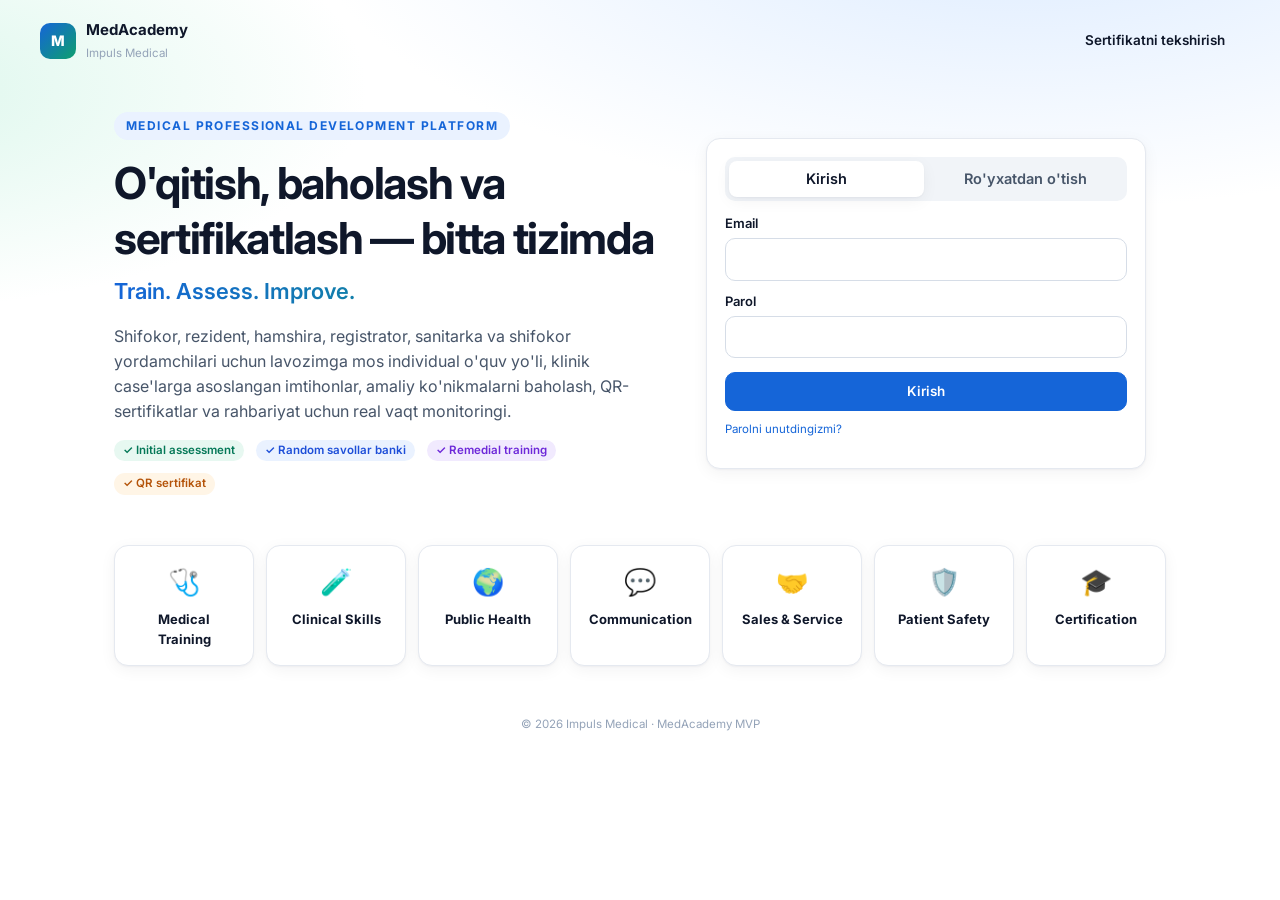
==== commit ec2fb60a: "feat: deploy phase 1 secure server-side exams" ====
--- a/index.html
+++ b/index.html
@@ -203,6 +203,7 @@
 
   const DOMAINS = {
     medical: "Tibbiy / kasbiy bilim",
+    ethics: "Medical Ethics",
     practical: "Amaliy ko'nikmalar",
     communication: "Kommunikatsiya",
     safety: "Bemor xavfsizligi",
@@ -215,7 +216,7 @@
   const COURSES = [
     /* ===================== UMUMIY (MAJBURIY) KURSLAR ===================== */
     {
-      id: "ETHICS", title: "Medical Ethics", subtitle: "Tibbiy etika va deontologiya", domain: "communication",
+      id: "ETHICS", title: "Medical Ethics", subtitle: "Tibbiy etika va deontologiya", domain: "ethics",
       core: true, icon: "⚖️", color: "#2563eb", validMonths: 24,
       exam: { count: 10, time: 15, pass: 80, attempts: 3, neg: 0, retakeDays: 2 },
       modules: [
@@ -464,170 +465,7 @@
   /* ===================== SAVOLLAR BANKI =====================
      t: single | multiple | tf | match | case | short
      a: to'g'ri javob (index, indexlar massivi, true/false, juftliklar, kalit so'zlar) */
-  const Q = [
-    // ---- ETHICS
-    ["ETHICS","ETH1","single","Tamoyillar","Bemorning o'z davolanishi haqida mustaqil qaror qabul qilish huquqi qaysi etik tamoyilga mos keladi?",["Beneficence","Avtonomiya","Adolat","Non-maleficence"],1,"Avtonomiya — bemorning o'zi haqida qaror qabul qilish huquqi."],
-    ["ETHICS","ETH1","single","Tamoyillar","'Primum non nocere' qaysi tamoyilni ifodalaydi?",["Zarar yetkazmaslik","Adolat","Avtonomiya","Konfidensiallik"],0,"Non-maleficence — birinchi navbatda zarar yetkazmaslik."],
-    ["ETHICS","ETH1","tf","Professional xulq","Hamkasbning xatosini bemor oldida muhokama qilish professional xulqqa mos keladi.",null,false,"Hamkasb xatosi bemor oldida emas, rasmiy kanal (rahbariyat, incident report) orqali ko'rib chiqiladi."],
-    ["ETHICS","ETH1","multiple","Tamoyillar","Quyidagilardan qaysilari Beauchamp & Childress'ning 4 tamoyiliga kiradi? (bir nechta)",["Avtonomiya","Adolat","Rentabellik","Beneficence"],[0,1,3],"4 tamoyil: avtonomiya, beneficence, non-maleficence, adolat."],
-    ["ETHICS","ETH2","single","Xabardor rozilik","Xabardor rozilik olishda quyidagilardan qaysi biri SHART EMAS?",["Muolaja xavflarini tushuntirish","Muqobil usullarni aytish","Bemorning to'lov qobiliyatini tekshirish","Rozilikni qaytarib olish huquqini aytish"],2,"To'lov qobiliyati xabardor rozilik elementi emas."],
-    ["ETHICS","ETH2","case","Xabardor rozilik","Hushsiz holda keltirilgan bemorda shoshilinch operatsiya zarur, qarindoshlar yo'q. To'g'ri yo'l?",["Qarindoshlar topilguncha kutish","Hayotni saqlash uchun zarur yordamni ko'rsatish va hujjatlashtirish","Bemorni boshqa klinikaga yuborish","Faqat og'riqsizlantirish"],1,"Shoshilinch holatda, vakil bo'lmasa, hayotni saqlovchi yordam roziliksiz ko'rsatiladi va hujjatlanadi."],
-    ["ETHICS","ETH2","tf","Bemor huquqlari","Bemor istalgan vaqtda avval bergan roziligini qaytarib olishi mumkin.",null,true,"Rozilik ixtiyoriy va qaytariladigan."],
-    ["ETHICS","ETH3","single","Maxfiylik","Telefon qilgan 'qarindosh' bemorning tahlil natijasini so'rayapti. To'g'ri javob?",["Natijani aytish","Bemorning ruxsati va shaxsni tasdiqlamay turib ma'lumot bermaslik","Faqat yaxshi natija bo'lsa aytish","Shifokorning telefon raqamini berish"],1,"Natija faqat bemorga yoki u rasman ruxsat bergan shaxsga, shaxs tasdiqlangandan keyin beriladi."],
-    ["ETHICS","ETH3","tf","Maxfiylik","Bemorning klinikaga murojaat qilgani faktining o'zi ham tibbiy sir hisoblanadi.",null,true,"Murojaat fakti ham tibbiy sir."],
-    ["ETHICS","ETH3","single","Maxfiylik","Qiziq klinik holat rasmini ijtimoiy tarmoqqa joylash qachon mumkin?",["Yuz ko'rinmasa har doim","Bemorning yozma roziligi bo'lsa va identifikatsiya qilib bo'lmasa","Hamkasblar guruhida har doim","Hech qachon"],1,"Bemorning yozma roziligi va anonimlashtirish talab qilinadi."],
-    ["ETHICS","ETH1","short","Professional xulq","Tibbiyot xodimining burch va xulq qoidalari majmui qanday ataladi? (bir so'z)",null,["deontologiya"],"Deontologiya."],
-    ["ETHICS","ETH2","match","Bemor huquqlari","Tushunchani mosini tanlang",[["Avtonomiya","Bemor qarori"],["Adolat","Teng taqsimot"],["Beneficence","Foyda keltirish"]],null,"Har bir tamoyil o'z mazmuniga mos."],
-
-    // ---- COMM
-    ["COMM","COM1","single","Salomlashish","Bemor bilan suhbatni boshlashning eng yaxshi usuli?",["Darhol shikoyatni so'rash","Salomlashib, o'zini tanishtirib, bemorni ismi bilan murojaat qilish","Kartani o'qib o'tirish","Navbat raqamini aytish"],1,"Salom + o'zini tanishtirish + ism bilan murojaat — ishonchli boshlanish."],
-    ["COMM","COM1","single","Savol berish","Suhbat boshida qaysi turdagi savol afzal?",["Yopiq savol","Ochiq savol","Yo'naltiruvchi savol","Ikki ma'noli savol"],1,"Ochiq savollar bemorga o'z hikoyasini aytish imkonini beradi."],
-    ["COMM","COM1","tf","Tinglash","Summarizatsiya ('Demak, sizda… to'g'rimi?') faol tinglash usullaridan biri.",null,true,"Summarizatsiya tushunganingizni tasdiqlaydi."],
-    ["COMM","COM1","multiple","Tinglash","Faol tinglash belgilari (bir nechta):",["Ko'z bilan aloqa","Bemor gapini bo'lish","Bosh irg'ab tasdiqlash","Telefonga qarab turish"],[0,2],"Ko'z bilan aloqa va tasdiqlovchi signallar — faol tinglash."],
-    ["COMM","COM2","single","Konflikt","HEARD modelidagi 'E' harfi nimani anglatadi?",["Explain","Empathize","Escalate","Evaluate"],1,"Empathize — empatiya bildirish."],
-    ["COMM","COM2","case","Agressiv bemor","Bemor baqirib, shifokorni haqorat qilyapti. Birinchi qadam?",["Ovozni ko'tarib javob berish","Xotirjam, past ovozda gapirish, xavfsiz masofa saqlash","Xonani tark etib eshikni yopish","E'tibor bermaslik"],1,"De-eskalatsiya: xotirjam ovoz, masofa, chiqish yo'li ochiq."],
-    ["COMM","COM2","tf","Agressiv bemor","Agressiv bemor bilan yopiq xonada yolg'iz qolish tavsiya etiladi.",null,false,"Yolg'iz qolmaslik va chiqish yo'lini ochiq qoldirish kerak."],
-    ["COMM","COM3","single","Yomon xabar","SPIKES protokolining birinchi bosqichi?",["Knowledge","Setting","Strategy","Emotions"],1,"Setting — to'g'ri muhit tayyorlash."],
-    ["COMM","COM3","single","Yomon xabar","SPIKES'dagi 'P' (Perception) bosqichida shifokor nima qiladi?",["Tashxisni aytadi","Bemor vaziyat haqida nimani bilishini aniqlaydi","Davolash rejasini beradi","Hisob-kitob qiladi"],1,"Avval bemorning tushunchasini aniqlash."],
-    ["COMM","COM3","case","Qarindoshlar","Reanimatsiyadagi bemorning qarindoshlari har soatda ma'lumot so'rab kelishmoqda. Eng to'g'ri yondashuv?",["Har safar boshqa xodim javob beradi","Belgilangan vaqtda mas'ul shifokor tomonidan muntazam ma'lumot berish","Ma'lumot bermaslik","Telefon orqali hammaga aytish"],1,"Bir mas'ul shaxs va muntazam jadval ishonchni oshiradi."],
-    ["COMM","COM1","short","Savol berish","'Og'riq kechasi kuchayadimi?' — bu qanday savol turi? (ochiq/yopiq)",null,["yopiq"],"Bu yopiq savol (ha/yo'q)."],
-
-    // ---- SAFETY
-    ["SAFETY","SAF1","single","Identifikatsiya","Bemorni identifikatsiya qilish uchun qaysi juftlik to'g'ri?",["Palata va karavot raqami","Ism-familiya va tug'ilgan sana","Tashxis va palata raqami","Faqat ism"],1,"Ikki identifikator: F.I.Sh. + tug'ilgan sana (yoki karta raqami)."],
-    ["SAFETY","SAF1","tf","Identifikatsiya","Bemordan 'Siz Aliyevmisiz?' deb so'rash yetarli identifikatsiya hisoblanadi.",null,false,"Bemor o'zi ism va tug'ilgan sanasini aytishi kerak — yopiq savol xatoga olib keladi."],
-    ["SAFETY","SAF1","multiple","Dori xavfsizligi","High-alert dorilarga qaysilari kiradi? (bir nechta)",["Insulin","Geparin","Kaliy xlorid konsentrati","Paratsetamol tabletkasi"],[0,1,2],"Insulin, geparin, KCl konsentrati — yuqori xavfli dorilar."],
-    ["SAFETY","SAF1","single","Dori xavfsizligi","'5 to'g'ri' qoidasiga qaysi biri kirmaydi?",["To'g'ri doza","To'g'ri yo'l","To'g'ri narx","To'g'ri vaqt"],2,"Narx dori xavfsizligi qoidasi emas."],
-    ["SAFETY","SAF2","single","Yiqilish","Yiqilish xavfi yuqori bemor uchun qaysi chora NOTO'G'RI?",["Karavotni past holatga keltirish","Chaqiruv tugmasini yaqin qo'yish","Tunda chiroqni butunlay o'chirish","Tormozni qulflash"],2,"Tunda yengil yorug'lik qoldiriladi."],
-    ["SAFETY","SAF2","case","Shoshilinch javob","Koridorda bemor yiqilib, javob bermayapti va normal nafas olmayapti. Ketma-ketlik?",["Avval qarindoshlarga qo'ng'iroq","Yordam chaqirish (Code Blue), defibrillyator, darhol CPR 30:2","Suv sepib kutish","Bemorni karavotga ko'chirib keyin baholash"],1,"Javob yo'q + normal nafas yo'q → yordam chaqirish va darhol CPR."],
-    ["SAFETY","SAF3","single","Incident reporting","'Near miss' nima?",["Bemorga zarar yetkazgan xato","Bemorga yetib bormay to'xtatilgan xato","Sud ishi","Bemor shikoyati"],1,"Near miss — bemorga yetib bormagan xato, u ham albatta yoziladi."],
-    ["SAFETY","SAF3","tf","Xatolar madaniyati","'Just culture' — xato haqida xabar bergan xodimni jazolashga asoslangan.",null,false,"Just culture xabar berishni rag'batlantiradi, maqsad — tizimni tuzatish."],
-    ["SAFETY","SAF3","single","Xatolar madaniyati","Tibbiy xatolarni tushuntiruvchi 'Swiss cheese' modeli nimani ko'rsatadi?",["Xatoga faqat bitta xodim aybdor","Bir necha himoya qatlamidagi teshiklar bir chiziqqa kelganda xato yuz beradi","Xatolar oldini olib bo'lmaydi","Faqat texnika aybdor"],1,"Xato — bir nechta tizim nuqsonlari ustma-ust tushishi."],
-    ["SAFETY","SAF1","case","Dori xavfsizligi","Hamshira shifokorning tushunarsiz yozilgan buyurtmasini o'qiy olmadi. To'g'ri harakat?",["Taxmin qilib dori berish","Boshqa hamshiradan so'rash","Shifokor bilan bog'lanib buyurtmani aniqlashtirish","Dorini bermaslik va hech kimga aytmaslik"],2,"Noaniq buyurtma faqat buyurgan shifokor bilan aniqlashtiriladi."],
-    ["SAFETY","SAF2","multiple","Yiqilish","Yiqilish xavf omillari (bir nechta):",["65 yoshdan katta","Sedativ dori qabuli","Oldingi yiqilish","Yosh sportchi"],[0,1,2],"Yosh, sedativlar, oldingi yiqilish — asosiy omillar."],
-    ["SAFETY","SAF1","short","Dori xavfsizligi","High-alert dori ikki xodim tomonidan qanday tekshiriladi? (bir so'z: ... tekshiruv)",null,["mustaqil","ikki"],"Ikki xodim tomonidan mustaqil tekshiruv (independent double check)."],
-
-    // ---- IPC
-    ["IPC","IPC1","single","Qo'l gigiyenasi","WHO bo'yicha qo'l gigiyenasining nechta lahzasi bor?",["3","4","5","7"],2,"5 lahza."],
-    ["IPC","IPC1","single","Qo'l gigiyenasi","Spirtli antiseptik bilan qo'l ishlov berishning tavsiya etilgan davomiyligi?",["5 soniya","20–30 soniya","2 daqiqa","5 daqiqa"],1,"20–30 soniya."],
-    ["IPC","IPC1","tf","Qo'l gigiyenasi","Qo'lqop kiyish qo'l gigiyenasini almashtiradi.",null,false,"Qo'lqopdan oldin ham, keyin ham qo'l gigiyenasi kerak."],
-    ["IPC","IPC1","single","Qo'l gigiyenasi","Qaysi holatda spirtli antiseptik o'rniga albatta sovun va suv ishlatiladi?",["Har bir bemordan keyin","Qo'l ko'rinarli ifloslanganda yoki C. difficile holatida","Faqat ertalab","Hech qachon"],1,"Ko'rinarli ifloslanish va spora hosil qiluvchi mikroblarda sovun-suv."],
-    ["IPC","IPC1","single","PPE","PPE yechishda birinchi bo'lib nima yechiladi?",["Niqob","Xalat","Qo'lqop","Ko'zoynak"],2,"Eng ifloslangan — qo'lqop birinchi yechiladi."],
-    ["IPC","IPC2","single","Sterilizatsiya","Spaulding tasnifiga ko'ra jarrohlik asboblari qaysi toifaga kiradi?",["Nokritik","Yarim kritik","Kritik","Toifasiz"],2,"Steril to'qimaga kiruvchi buyumlar — kritik → sterilizatsiya."],
-    ["IPC","IPC2","single","Sterilizatsiya","Tonometr manjeti uchun qaysi ishlov yetarli?",["Sterilizatsiya","Yuqori darajali dezinfeksiya","Past darajali dezinfeksiya","Ishlov shart emas"],2,"Butun teriga tegadi — nokritik."],
-    ["IPC","IPC2","case","Needle-stick","Hamshira ishlatilgan igna bilan qo'lini jarohatladi. Birinchi harakat?",["Jarohatni siqib qonni chiqarish","Oqar suv va sovun bilan yuvish, darhol mas'ulga xabar berish","Spirt bilan artib ishni davom ettirish","Hech kimga aytmaslik"],1,"Yuvish (siqmasdan), xabar berish, tahlil va kerak bo'lsa PEP."],
-    ["IPC","IPC2","tf","Chiqindilar","Ishlatilgan ignaga qalpoqchani qayta kiyg'izish xavfsiz amaliyot.",null,false,"Qayta kiyg'izish needle-stick jarohatining asosiy sababi."],
-    ["IPC","IPC2","single","Needle-stick","HIV post-ekspozitsion profilaktikasi qachon boshlanishi kerak?",["1 hafta ichida","Imkon qadar tez, ideal 2 soat ichida, 72 soatdan kechiktirmay","Faqat test musbat bo'lsa","1 oydan keyin"],1,"PEP qanchalik erta boshlansa, shunchalik samarali; 72 soatdan keyin tavsiya etilmaydi."],
-    ["IPC","IPC1","match","PPE","PPE kiyish tartibini moslang",[["1-qadam","Xalat"],["2-qadam","Niqob"],["3-qadam","Ko'zoynak"],["4-qadam","Qo'lqop"]],null,"Kiyish: xalat → niqob → ko'zoynak → qo'lqop."],
-    ["IPC","IPC2","multiple","Chiqindilar","O'tkir buyumlar konteyneri qoidalari (bir nechta):",["Teshilmaydigan bo'lishi","3/4 to'lganda yopish","Ignani ichiga bosib kiritish uchun qo'l bilan itarish","Ishlatilgan joyga yaqin turishi"],[0,1,3],"Qo'l bilan itarish taqiqlanadi."],
-
-    // ---- PH
-    ["PH","PH1","single","Profilaktika","Emlash qaysi profilaktika turiga kiradi?",["Birlamchi","Ikkilamchi","Uchlamchi","Kvaternar"],0,"Kasallikning oldini olish — birlamchi profilaktika."],
-    ["PH","PH1","single","Skrining","Mammografiya skriningi qaysi profilaktika darajasi?",["Birlamchi","Ikkilamchi","Uchlamchi","Profilaktika emas"],1,"Erta aniqlash — ikkilamchi profilaktika."],
-    ["PH","PH1","single","Skrining","Testning sog'lom odamlarni to'g'ri 'manfiy' deb topish qobiliyati?",["Sezuvchanlik","Spetsifiklik","Prevalens","Insidens"],1,"Spetsifiklik."],
-    ["PH","PH2","single","Epidemiologiya","Ma'lum davrdagi YANGI holatlar soni qanday ataladi?",["Prevalens","Insidens","Letallik","Morbidlik"],1,"Insidens — yangi holatlar."],
-    ["PH","PH2","tf","Epidemiologiya","Prevalens ma'lum vaqtdagi barcha mavjud (eski va yangi) holatlarni o'z ichiga oladi.",null,true,"Prevalens — barcha mavjud holatlar."],
-    ["PH","PH2","single","Emlash","Vaksinalar sovuq zanjirining standart harorati?",["−20 °C","0 °C","+2…+8 °C","+15…+25 °C"],2,"Ko'pchilik vaksinalar +2…+8 °C da saqlanadi."],
-    ["PH","PH2","single","Epidemiologiya","Epidemik zanjir bo'g'inlari?",["Manba → yuqish yo'li → moyil organizm","Shifokor → bemor → dori","Tashxis → davolash → reabilitatsiya","Simptom → sindrom → kasallik"],0,"Infeksiya manbai, yuqish mexanizmi va moyil organizm."],
-    ["PH","PH3","multiple","Risk faktorlar","Yuqumli bo'lmagan kasalliklarning o'zgartirsa bo'ladigan risk faktorlari (bir nechta):",["Chekish","Yosh","Jismoniy faolsizlik","Ortiqcha tuz iste'moli"],[0,2,3],"Yosh — o'zgartirib bo'lmaydigan omil."],
-    ["PH","PH3","single","Sog'lom turmush","WHO bo'yicha kattalar uchun haftalik minimal o'rtacha jismoniy faollik?",["30 daqiqa","75 daqiqa","150 daqiqa","500 daqiqa"],2,"Kamida 150 daqiqa o'rtacha intensivlikdagi faollik."],
-    ["PH","PH3","single","Sog'lom turmush","WHO tavsiyasi bo'yicha kunlik tuz iste'moli?",["<5 g","<10 g","<15 g","Cheklanmaydi"],0,"Kuniga 5 g dan kam."],
-    ["PH","PH2","case","Yuqumli kasalliklar","Bolalar bog'chasida qizamiq holati aniqlandi. Birinchi navbatdagi chora?",["Hech narsa qilmaslik","Kasal bolani izolyatsiya qilish, kontaktlarni aniqlash va emlash holatini tekshirish","Barcha bolalarga antibiotik berish","Bog'chani 1 yilga yopish"],1,"Izolyatsiya, kontaktlarni kuzatish va emlanmaganlarni emlash."],
-    ["PH","PH2","short","Emlash","Aholining yetarli qismi emlanganda emlanmaganlarning ham himoyalanishi qanday ataladi? (... immunitet)",null,["kollektiv","populyatsion","jamoaviy"],"Kollektiv (populyatsion) immunitet."],
-
-    // ---- SALES
-    ["SALES","SAL1","single","Etik sotuv","Medical service sales'ning asosiy tamoyili?",["Iloji boricha ko'p xizmat sotish","Tavsiya faqat tibbiy ko'rsatma asosida","Eng qimmat paketni taklif qilish","Chegirma bilan bosim o'tkazish"],1,"Tavsiya bemor ehtiyoji va tibbiy ko'rsatmaga asoslanadi."],
-    ["SALES","SAL1","single","Ehtiyoj","Sotuv suhbatining birinchi bosqichi?",["Narxni aytish","Ehtiyojni aniqlash","Chegirma taklif qilish","To'lovni qabul qilish"],1,"Avval ehtiyoj aniqlanadi."],
-    ["SALES","SAL1","single","KPI","'Appointment conversion' nimani o'lchaydi?",["Murojaatlardan qabulga yozilganlar ulushi","Shifokorlar soni","Bemor yoshi","Kassadagi pul"],0,"Murojaat → yozuv konversiyasi."],
-    ["SALES","SAL1","tf","Cross-selling","Ko'rsatmasiz qo'shimcha tekshiruv taklif qilish — samarali va etik cross-selling.",null,false,"Ko'rsatmasiz tekshiruv etikaga zid va ishonchni yo'qotadi."],
-    ["SALES","SAL1","multiple","KPI","Patient retention'ni oshiradigan harakatlar (bir nechta):",["Nazorat qabulini darhol belgilash","Follow-up qo'ng'iroq","Bemorni uzoq kuttirish","Natijani tushunarli tushuntirish"],[0,1,3],"Kuttirish retention'ni pasaytiradi."],
-    ["SALES","SAL2","single","Telefon sotuvi","Telefon qo'ng'irog'iga nechta gudokgacha javob berish standart?",["3","6","10","Farqi yo'q"],0,"3 gudokgacha."],
-    ["SALES","SAL2","case","Narx e'tirozi","Bemor: 'Qimmat ekan, boshqa joyda arzon'. Eng yaxshi javob?",["'Unda o'sha yerga boring'","Narxga nimalar kirishini va shifokor tajribasini tushuntirib, qiymatni ko'rsatish","Darhol 50% chegirma berish","Javob bermaslik"],1,"Qiymatni tushuntirish — narxni himoya qilishdan samaraliroq."],
-    ["SALES","SAL2","single","Appointment booking","Qabulga yozishda qaysi usul samaraliroq?",["'Qachon kelasiz?'","'Ertaga 10:00 yoki 15:30 — qaysi biri qulay?'","'Kerak bo'lsa qo'ng'iroq qiling'","'Navbat ko'p'"],1,"Ikki variantli tanlov qarorni osonlashtiradi."],
-    ["SALES","SAL2","single","No-show","No-show'ni kamaytirishning eng samarali usuli?",["Jarima","Qabuldan bir kun oldin eslatma (SMS/Telegram)","Bemorni qayta yozmaslik","Hech narsa"],1,"Eslatmalar no-show'ni sezilarli kamaytiradi."],
-    ["SALES","SAL3","single","Treatment adherence","'Teach-back' usuli nima?",["Bemorga kitob berish","Bemordan tavsiyani o'z so'zi bilan qaytarib aytishni so'rash","Bemorni o'qitish kursiga yozish","Retseptni ikki marta yozish"],1,"Teach-back tushunilganini tekshiradi."],
-    ["SALES","SAL3","case","Bemorni yo'qotmaslik","Gipertenziyali bemor dorini 2 hafta ichib, 'yaxshi bo'ldim' deb to'xtatmoqchi. Shifokor nima qiladi?",["Rozi bo'ladi","Kasallikning surunkali ekanini, to'xtatish xavfini tushuntirib, nazorat qabulini belgilaydi","Boshqa shifokorga yuboradi","Qimmatroq dori yozadi"],1,"Compliance — tushuntirish va nazorat."],
-    ["SALES","SAL4","single","Service culture","Bemor sanitarkadan yo'l so'radi. Eng yaxshi xizmat?",["Qo'l bilan ko'rsatish","Mumkin bo'lsa kuzatib borish yoki aniq tushuntirish","'Bilmayman' deyish","Registraturaga yuborish"],1,"Kuzatib borish — yuqori xizmat madaniyati."],
-    ["SALES","SAL4","tf","Service culture","Hamshira bemorga o'zi qo'shimcha tekshiruv tavsiya qilishi mumkin.",null,false,"Tibbiy tavsiya — shifokor vakolati; hamshira shifokorga yo'naltiradi."],
-
-    // ---- RECEPTION_START
-    ["RECEPTION_START","REC1","single","Etiquette","Registraturaga bemor keldi, siz telefonda gaplashyapsiz. To'g'ri harakat?",["E'tibor bermaslik","Ko'z bilan aloqa qilib, imo bilan 'bir daqiqa' deb ko'rsatish","Telefonni tashlab qo'yish","Bemorni boshqa oynaga yuborish"],1,"10 soniya ichida e'tibor bildirish."],
-    ["RECEPTION_START","REC1","multiple","Ro'yxatga olish","Ro'yxatga olishda majburiy ma'lumotlar (bir nechta):",["F.I.Sh.","Tug'ilgan sana","Telefon raqami","Oylik maoshi"],[0,1,2],"Maosh kerak emas."],
-    ["RECEPTION_START","REC2","single","CRM","'O'ylab ko'raman' degan bemorga follow-up qachon?",["Hech qachon","24 soat ichida","1 oydan keyin","Faqat u qo'ng'iroq qilsa"],1,"24 soat ichida."],
-    ["RECEPTION_START","REC2","single","No-show","Yaxshi registraturada no-show maqsadli darajasi?",["<10%","30%","50%","Ahamiyati yo'q"],0,"<10%."],
-    ["RECEPTION_START","REC3","case","Shoshilinch holat","Bemor navbatda turib: 'Ko'kragim qattiq og'riyapti, nafas yetmayapti' dedi. Registrator?",["Navbat kutishini aytadi","Darhol shifokorni chaqiradi / bemorni navbatsiz shoshilinch yordamga yo'naltiradi","Ertaga yozadi","Dorixonaga yuboradi"],1,"Ko'krak og'rig'i + nafas qisishi — qizil bayroq."],
-    ["RECEPTION_START","REC3","multiple","Shoshilinch holat","Insultga xos belgilar (bir nechta):",["Yuz qiyshayishi","Qo'lda to'satdan kuchsizlik","Nutq buzilishi","Tirnoq sinishi"],[0,1,2],"FAST belgilari."],
-    ["RECEPTION_START","REC3","tf","Medical terminology","'Anamnez' — kasallik tarixi degani.",null,true,"Anamnez — bemor so'zlaridan olingan kasallik va hayot tarixi."],
-    ["RECEPTION_START","REC1","single","Maxfiylik","Registratura monitorida bemorlar ro'yxati ochiq qoldi. Siz chiqib ketyapsiz. Nima qilasiz?",["Shunday qoldirish","Ekranni qulflash","Monitorni o'chirish","Hamkasbga aytish"],1,"Ekranni qulflash — maxfiylik qoidasi."],
-    ["RECEPTION_START","REC2","short","Appointment booking","Bemor qabulga kelmasligi inglizcha qanday ataladi?",null,["no-show","noshow","no show"],"No-show."],
-
-    // ---- RESIDENT_START
-    ["RESIDENT_START","RS1","single","Klinik fikrlash","SOAP yozuvidagi 'A' nima?",["Anamnesis","Assessment","Allergy","Action"],1,"Assessment — baholash/tashxis."],
-    ["RESIDENT_START","RS1","single","Differensial diagnoz","Differensial diagnozda birinchi navbatda nimani istisno qilish kerak?",["Eng kam uchraydiganni","Eng xavfli (hayotga tahdid soluvchi) holatni","Eng arzon tekshiruvni","Bemor aytganini"],1,"Avval xavfli holatlar istisno qilinadi."],
-    ["RESIDENT_START","RS2","single","ABCDE","ABCDE yondashuvida birinchi baholanadigan narsa?",["Qon aylanishi","Nafas yo'llari","Nevrologik holat","Teri"],1,"Airway."],
-    ["RESIDENT_START","RS2","case","Sepsis","72 yoshli bemor: harorat 39 °C, NOS 26, AQB 92/55, ong chalkash. Pnevmoniya gumoni. Birinchi soatdagi taktika?",["Ertaga rentgen","Qon ekmasi, laktat, keng spektrli antibiotik, kristalloid infuziyasi","Faqat isitma tushiruvchi","Uyga javob berish"],1,"Sepsis 'hour-1 bundle'."],
-    ["RESIDENT_START","RS2","multiple","Sepsis","qSOFA mezonlari (bir nechta):",["NOS ≥22","Sistolik AQB ≤100","Ong o'zgarishi","Harorat >38 °C"],[0,1,2],"Harorat qSOFA mezoni emas."],
-    ["RESIDENT_START","RS1","tf","Hujjatlashtirish","Hujjatlashtirilmagan muolaja huquqiy jihatdan bajarilmagan hisoblanishi mumkin.",null,true,"'Yozilmagan — qilinmagan'."],
-    ["RESIDENT_START","RS2","single","ABCDE","ABCDE'da topilgan muammo qachon hal qilinadi?",["Barcha bosqichlardan keyin","Darhol, keyingi bosqichga o'tishdan oldin","Ertasi kuni","Konsiliumdan keyin"],1,"Har bir muammo darhol bartaraf etiladi."],
-    ["RESIDENT_START","RS1","short","Klinik fikrlash","SOAP'dagi 'P' qaysi so'z? (inglizcha)",null,["plan"],"Plan."],
-
-    // ---- CARDIO_BASIC
-    ["CARDIO_BASIC","CB1","single","EKG","Normal PR interval davomiyligi?",["0.04–0.10 s","0.12–0.20 s","0.22–0.30 s","0.40 s"],1,"0.12–0.20 s."],
-    ["CARDIO_BASIC","CB1","single","EKG","Keng QRS kompleksi chegarasi?",["≥0.08 s","≥0.10 s","≥0.12 s","≥0.20 s"],2,"QRS ≥0.12 s — keng."],
-    ["CARDIO_BASIC","CB1","case","EKG","II, III, aVF tarmoqlarida ST elevatsiyasi, I va aVL da reciprok depressiya. Qaysi devor infarkti?",["Oldingi","Pastki (inferior)","Lateral","Orqa"],1,"II, III, aVF — pastki devor."],
-    ["CARDIO_BASIC","CB2","case","ACS","65 yoshli bemorda ko'krak og'rig'i, ST elevatsiyasi va gipotenziya (AQB 80/50). Birinchi navbatdagi taktika?",["Nitroglitserin til ostiga va kuzatuv","Shoshilinch reperfuziya — birlamchi PCI (kardiogen shok), aspirin, antikoagulyant","Faqat diuretik","Ertaga koronarografiya"],1,"STEMI + gipotenziya (kardiogen shok xavfi) — shoshilinch PCI; nitratlar gipotenziyada qarshi ko'rsatma.","ESC 2023 ACS Guidelines","ESC 2023 Guidelines for the management of acute coronary syndromes"],
-    ["CARDIO_BASIC","CB2","single","ACS","Birinchi tibbiy kontaktdan birlamchi PCI gacha maqsadli vaqt (STEMI)?",["≤30 daqiqa","≤120 daqiqa","≤6 soat","≤24 soat"],1,"≤120 daqiqa; imkoni bo'lmasa fibrinoliz.","ESC 2023 ACS Guidelines"],
-    ["CARDIO_BASIC","CB2","tf","ACS","O'ng qorincha infarktida nitratlar xavfsiz va tavsiya etiladi.",null,false,"Preload'ga bog'liq — nitratlar og'ir gipotenziyaga olib keladi."],
-    ["CARDIO_BASIC","CB3","multiple","Heart Failure","HFrEF'da prognozni yaxshilovchi '4 ustun' (bir nechta):",["ARNI/IAPF","Beta-bloker","MRA","Digoksin","SGLT2 ingibitori"],[0,1,2,4],"Digoksin prognozni yaxshilamaydi.","ESC 2021/2023 HF Guidelines"],
-    ["CARDIO_BASIC","CB3","single","Heart Failure","HFrEF qaysi otish fraksiyasida aniqlanadi?",["≤40%","41–49%","≥50%","≥60%"],0,"EF ≤40%."],
-    ["CARDIO_BASIC","CB3","single","Hypertension","Ko'pchilik gipertenziyali bemorlarda (toqat qilsa) maqsadli ofis AQB?",["<160/100","<150/90","<130/80","<110/70"],2,"ESC 2024: toqat qilsa 120–129 sistolik.","ESC 2024 Hypertension Guidelines"],
-    ["CARDIO_BASIC","CB1","single","Arrhythmia","Tartibsiz ritm, P to'lqinlar yo'q, f-to'lqinlar. Ritm?",["Sinus taxikardiya","Bo'lmachalar fibrillyatsiyasi","AV blokada I","Qorinchalar taxikardiyasi"],1,"Bo'lmachalar fibrillyatsiyasi."],
-    ["CARDIO_BASIC","CB1","short","EKG","Erkaklarda normal QTc yuqori chegarasi (ms)?",null,["450"],"<450 ms."],
-
-    // ---- DOC_EM
-    ["DOC_EM","DE1","case","Anafilaksiya","Antibiotik in'eksiyasidan keyin bemorda stridor, toshma, AQB 70/40. Birinchi dori?",["Dimedrol v/i","Prednizolon v/i","Adrenalin 0.5 mg m/i","Kalsiy glyukonat"],2,"Adrenalin m/i — birinchi qator.","Resuscitation Council UK 2021"],
-    ["DOC_EM","DE1","single","Anafilaksiya","Adrenalin m/i yuborishning optimal joyi?",["Dumba","Son old-lateral yuzasi","Yelka","Qorin"],1,"Son old-lateral yuzasi — tez so'rilish."],
-    ["DOC_EM","DE1","single","Gipoglikemiya","Hushsiz gipoglikemiyali bemor, v/i yo'l yo'q. Tanlov?",["Shakar sharbati og'izga","Glyukagon 1 mg m/i","Insulin","Kutish"],1,"Hushsiz bemorga og'iz orqali berilmaydi."],
-    ["DOC_EM","DE2","case","Lab interpretation","K⁺ 7.1 mmol/l, EKG'da baland o'tkir T va QRS kengayishi. Birinchi qadam?",["Furosemid","Kalsiy glyukonat v/i","Kaliy xlorid","Kuzatuv"],1,"Miokardni himoya qilish — kalsiy birinchi."],
-    ["DOC_EM","DE2","single","Drug selection","Varfarin olayotgan bemorlarda odatiy maqsadli INR?",["1.0–1.5","2.0–3.0","4.0–5.0",">5"],1,"Ko'pchilik ko'rsatmalarda 2–3."],
-    ["DOC_EM","DE2","tf","Contraindications","DOAC dozasi buyrak funksiyasiga qarab tuzatiladi.",null,true,"Kreatinin klirensi hisobga olinadi."],
-    ["DOC_EM","DE1","multiple","Emergency","Anafilaksiyada ikkinchi qator choralar (bir nechta):",["Antigistaminlar","Kortikosteroidlar","Adrenalin","Bemorni yotqizish"],[0,1],"Adrenalin — birinchi qator; yotqizish — darhol umumiy chora."],
-    ["DOC_EM","DE2","single","Clinical decision","Gipoglikemiya ta'rifi (glyukoza)?",["<3.9 mmol/l","<5.5 mmol/l","<7.0 mmol/l","<2.0 mmol/l"],0,"<3.9 mmol/l."],
-
-    // ---- NURSING_CORE
-    ["NURSING_CORE","NC1","single","Vital signs","Kattalarda normal nafas soni?",["6–10","12–20","22–30","30–40"],1,"12–20 /daq."],
-    ["NURSING_CORE","NC1","single","SpO2","KOAK bemorlarida odatiy maqsadli SpO₂?",["98–100%","94–98%","88–92%","80–85%"],2,"Giperkapniya xavfi tufayli 88–92%."],
-    ["NURSING_CORE","NC1","multiple","Blood pressure","AQB to'g'ri o'lchash shartlari (bir nechta):",["5 daqiqa tinch o'tirish","Manjet yurak sathida","Mos o'lchamdagi manjet","Kiyim ustidan qalin qilib o'rash"],[0,1,2],"Manjet yalang'och qo'lga."],
-    ["NURSING_CORE","NC2","single","IV therapy","IV kateter qo'yishdan oldin teri antisepsiyasidan keyin nima qilinadi?",["Darhol punksiya","Antiseptik qurishini kutish","Qayta paypaslash","Qo'lqopni yechish"],1,"Antiseptik quriganda samara beradi; qayta paypaslash — kontaminatsiya."],
-    ["NURSING_CORE","NC2","tf","Catheter care","Siydik qopi qovuq sathidan yuqorida turishi kerak.",null,false,"Pastda — retrograd oqim va infeksiya oldini olish."],
-    ["NURSING_CORE","NC2","case","IV therapy","Kateter joyida qizarish, og'riq, shish va venada qattiq tasma. Harakat?",["Infuziyani tezlashtirish","Kateterni olib tashlash, qayd etish, shifokorga xabar berish","Bint bilan o'rab qo'yish","Hech narsa"],1,"Flebit belgilari — kateter olib tashlanadi."],
-    ["NURSING_CORE","NC2","single","Wound care","Yara bog'lashda qanday texnika?",["Toza qo'l bilan","Aseptik no-touch texnika","Faqat spirt","Ixtiyoriy"],1,"Aseptik no-touch."],
-    ["NURSING_CORE","NC1","single","Temperature","Kattalarda normal tana harorati diapazoni (taxminan)?",["35.0–35.9 °C","36.1–37.2 °C","37.5–38.5 °C","38–39 °C"],1,"36.1–37.2 °C."],
-    ["NURSING_CORE","NC1","short","Pulse","Kattalarda normal puls diapazonining yuqori chegarasi (/daq)?",null,["100"],"60–100."],
-
-    // ---- SANITARY_CORE
-    ["SANITARY_CORE","SC1","single","Cleaning","Tozalash qaysi yo'nalishda olib boriladi?",["Iflosdan tozaga","Tozadan iflosga, yuqoridan pastga","Pastdan yuqoriga","Farqi yo'q"],1,"Tozadan iflosga, yuqoridan pastga."],
-    ["SANITARY_CORE","SC1","tf","Disinfection","Dezinfektant eritmani yo'riqnomadagidan kuchliroq qilish har doim yaxshiroq.",null,false,"Konsentratsiya va ekspozitsiya yo'riqnoma bo'yicha — ortiqchasi zararli."],
-    ["SANITARY_CORE","SC1","case","Disinfection","Polga qon to'kildi. Birinchi harakat?",["Latta bilan artish","Qo'lqop kiyish, absorbent bilan yopish, dezinfektant qo'llash","Suv sepish","Hech narsa"],1,"PPE → absorbent → dezinfeksiya."],
-    ["SANITARY_CORE","SC2","single","Medical waste","Ishlatilgan igna qayerga tashlanadi?",["Oddiy qopga","O'tkir buyumlar konteyneriga","Unitazga","Stol ustiga"],1,"Teshilmaydigan konteynerga."],
-    ["SANITARY_CORE","SC2","single","Medical waste","Chiqindi qopi qachon bog'lanadi?",["To'liq to'lganda","3/4 qismi to'lganda","Yarim to'lganda","Kunda bir marta, to'lishidan qat'i nazar"],1,"3/4 to'lganda."],
-    ["SANITARY_CORE","SC2","tf","Patient privacy","Palataga kirishdan oldin taqillatish va o'zini tanishtirish kerak.",null,true,"Bemor shaxsiy hayotini hurmat qilish."],
-    ["SANITARY_CORE","SC1","multiple","Cleaning","Har bir zona uchun alohida bo'lishi kerak (bir nechta):",["Latta","Chelak","Shvabra","Telefon"],[0,1,2],"Rangli kodlash — kross-kontaminatsiya oldini oladi."],
-
-    // ---- DOCASSIST_CORE
-    ["DOCASSIST_CORE","DA1","single","ECG preparation","V1 elektrodi qayerga qo'yiladi?",["IV qovurg'alararo, to'sh o'ng chetida","V qovurg'alararo, o'rta o'mrov chizig'ida","Qo'ltiq ostida","To'sh o'rtasida"],0,"IV qovurg'alararo, to'sh o'ng chetida."],
-    ["DOCASSIST_CORE","DA1","single","ECG preparation","Qizil qo'l-oyoq elektrodi qayerga?",["Chap qo'l","O'ng qo'l","Chap oyoq","O'ng oyoq"],1,"Qizil — o'ng qo'l."],
-    ["DOCASSIST_CORE","DA1","single","ECG preparation","V4 elektrodi joyi?",["IV qovurg'alararo, to'sh chap chetida","V qovurg'alararo, o'rta o'mrov chizig'ida","O'rta qo'ltiq chizig'i","To'sh o'ng chetida"],1,"V qovurg'alararo, o'rta o'mrov chizig'i."],
-    ["DOCASSIST_CORE","DA2","single","Doctor workflow","Qabul oqimida bemor chaqirilgandan keyingi birinchi qadam?",["Vital signs","Identifikatsiya","Tashxis","To'lov"],1,"Avval identifikatsiya."],
-    ["DOCASSIST_CORE","DA2","tf","Documentation","Shifokor yordamchisi tavsiyalarni bemorga tushuntirishi va nazorat qabuliga yozishi mumkin.",null,true,"Shifokor tavsiyasi doirasida."],
-    ["DOCASSIST_CORE","DA1","multiple","Patient preparation","EKGdan oldin bemorni tayyorlash (bir nechta):",["Tinch yotqizish","Elektrod joylarini quruq va toza qilish","Metall buyumlarni olish","Kofe ichirish"],[0,1,2],"Kofe kerak emas."],
-    ["DOCASSIST_CORE","DA1","short","ECG preparation","Qora elektrod qayerga qo'yiladi? (masalan: chap qo'l)",null,["o'ng oyoq","ong oyoq","o‘ng oyoq"],"Qora — o'ng oyoq (yerga ulash)."],
-  ];
-
-  const QUESTIONS = Q.map((r, i) => ({
-    id: "Q" + String(i + 1).padStart(3, "0"),
-    course: r[0], module: r[1], type: r[2], topic: r[3], q: r[4], o: r[5], a: r[6], e: r[7],
-    ev: r[8] || "", r: r[9] || "", status: "approved",
-  }));
+  const QUESTIONS = []; // savollar banki alohida: questions.js (demo) yoki serverdagi questions jadvali (live)
 
   const SKILLS = [
     { id: "SK_HAND", name: "Qo'l gigiyenasi (WHO 6 bosqich)", academies: "*", steps: ["Kaftlar", "Kaft ustki tomoni", "Barmoqlar orasi", "Barmoq orqasi", "Bosh barmoq", "Barmoq uchlari", "20–30 soniya"] },
@@ -655,7 +493,7 @@
   ];
 
   const DEFAULT_SETTINGS = {
-    weights: { medical: 30, practical: 25, communication: 15, safety: 10, public_health: 10, sales: 10 },
+    weights: { medical: 30, practical: 25, communication: 10, ethics: 5, safety: 10, public_health: 10, sales: 10 },
     levels: [
       { id: "beginner", name: "Beginner", icon: "🔴", min: 0 },
       { id: "developing", name: "Developing", icon: "🟠", min: 50 },
@@ -673,12 +511,13 @@
 })();
 
 </script>
+<!-- questions.js: live build'da yo'q (savollar serverda) -->
 <script>/* js/core.js */
 /* MedAcademy core: store (adapterlar), auth, RBAC, curriculum, exam engine, score, sertifikat, analitika. */
 (function () {
   const S = window.SEED;
   const COLLECTIONS = ["employees", "attempts", "certificates", "plans", "progress", "skill_assess", "initial",
-    "notifications", "audit", "settings", "questions_custom", "exam_overrides"];
+    "notifications", "audit", "settings", "questions_custom", "exam_overrides", "resets"];
 
   /* ---------------- util ---------------- */
   const U = {
@@ -717,7 +556,22 @@
       if (e1) throw e1;
       const { data: docs, error: e2 } = await this.client.from("docs").select("collection,id,data");
       if (e2) throw e2;
-      (docs || []).forEach((d) => { if (db[d.collection]) db[d.collection].push(d.data); });
+      // urinish va sertifikatlar endi serverdagi alohida jadvallardan olinadi (docs'dagi eski nusxalar e'tiborga olinmaydi)
+      (docs || []).forEach((d) => { if (db[d.collection] && !SERVER_OWNED.includes(d.collection)) db[d.collection].push(d.data); });
+      const [att, cer, cfg, rst, meta] = await Promise.all([
+        this.client.from("exam_attempts").select("*"),
+        this.client.from("certificates").select("*"),
+        this.client.from("exam_configs").select("*"),
+        this.client.from("attempt_resets").select("*"),
+        this.client.rpc("question_meta"),
+      ]);
+      [att, cer, cfg, rst, meta].forEach((r) => { if (r.error) throw r.error; });
+      db.attempts = (att.data || []).map(mapAttempt);
+      db.certificates = (cer.data || []).map(mapCert);
+      db.exam_overrides = (cfg.data || []).map((c) => ({ id: c.course_id, count: c.question_count, time: c.time_min, pass: Number(c.pass_score),
+        attempts: c.max_attempts, neg: Number(c.negative_mark), retakeDays: c.retake_days }));
+      db.resets = rst.data || [];
+      Content.setMeta(meta.data || []);
       // profiles → employees (rol va holat faqat profiles'dan olinadi)
       const byId = Object.fromEntries(db.employees.map((e) => [e.id, e]));
       (profs || []).forEach((p) => {
@@ -730,6 +584,13 @@
       return db;
     },
     async save(col, obj) {
+      if (SERVER_OWNED.includes(col)) return; // faqat server (RPC) yozadi
+      if (col === "exam_overrides") {
+        const { error } = await this.client.from("exam_configs").update({ question_count: obj.count, time_min: obj.time, pass_score: obj.pass,
+          max_attempts: obj.attempts, negative_mark: obj.neg, retake_days: obj.retakeDays, updated_at: new Date().toISOString() }).eq("course_id", obj.id);
+        if (error) UI.toast("Saqlashda xato: " + error.message, "err");
+        return;
+      }
       const owner = obj.empId || (col === "employees" ? obj.id : null);
       const row = { collection: col, id: obj.id, data: obj };
       if (owner) row.owner = owner;
@@ -742,6 +603,11 @@
       }
     },
     async remove(col, id) { await this.client.from("docs").delete().eq("collection", col).eq("id", id); },
+    async rpc(fn, args) {
+      const { data, error } = await this.client.rpc(fn, args || {});
+      if (error) throw new Error(error.message);
+      return data;
+    },
     async setProfile(id, fields) {
       const { error } = await this.client.from("profiles").update(fields).eq("id", id);
       if (error) { UI.toast("Xato: " + error.message, "err"); return false; }
@@ -749,6 +615,13 @@
     },
   };
 
+  const SERVER_OWNED = ["attempts", "certificates"];
+  const mapAttempt = (a) => ({ id: a.id, empId: a.user_id, courseId: a.course_id, moduleId: a.module_id || null, kind: a.kind, qids: a.qids || [],
+    order: a.option_order || {}, dom: a.domain_map, answers: a.answers || {}, results: a.results, score: a.score == null ? null : Number(a.score),
+    passed: a.passed, preview: a.is_preview, cfg: a.config || {}, startedAt: a.started_at, deadline: a.deadline, finishedAt: a.finished_at, retakeAfter: a.retake_after, live: true });
+  const mapCertOut = (c) => Object.assign({}, c, { score: c.score == null ? null : Number(c.score) });
+  const mapCert = (c) => ({ id: c.id, empId: c.user_id, courseId: c.course_id, courseTitle: c.course_title, name: c.name, position: c.position,
+    department: c.department, score: c.score == null ? null : Number(c.score), attemptId: c.attempt_id, issuedAt: c.issued_at, expiresAt: c.expires_at, revoked: c.revoked });
   function emptyDB() { const d = {}; COLLECTIONS.forEach((c) => (d[c] = [])); return d; }
 
   let DB = emptyDB();
@@ -782,11 +655,21 @@
     courses() { return S.COURSES; },
     course(id) { return S.COURSES.find((c) => c.id === id); },
     examCfg(courseId) { const c = this.course(courseId); const o = Store.find("exam_overrides", courseId); return Object.assign({}, c.exam, o || {}); },
+    _meta: [], _cache: {}, _admin: null,
+    setMeta(list) { this._meta = list; },
+    cache(list) { (list || []).forEach((q) => { this._cache[q.id] = Object.assign({}, this._cache[q.id] || {}, q); }); },
+    bank(includeDraft) {
+      if (Store.mode === "live") return includeDraft && this._admin ? this._admin : this._meta;
+      return S.QUESTIONS.concat(Store.all("questions_custom"));
+    },
     questions(courseId, moduleId, includeDraft) {
-      const all = S.QUESTIONS.concat(Store.all("questions_custom"));
-      return all.filter((q) => q.course === courseId && (!moduleId || q.module === moduleId) && (includeDraft || q.status === "approved"));
-    },
-    question(id) { return S.QUESTIONS.find((q) => q.id === id) || Store.find("questions_custom", id); },
+      return this.bank(includeDraft).filter((q) => q.course === courseId && (!moduleId || q.module === moduleId) && (includeDraft || q.status === "approved"));
+    },
+    question(id) {
+      return this._cache[id] || S.QUESTIONS.find((q) => q.id === id) || Store.find("questions_custom", id) || (this._admin || []).find((q) => q.id === id) || this._meta.find((q) => q.id === id);
+    },
+    /* Mavjud tahlil (review) uchun to'liq savol bormi */
+    hasFull(id) { const q = this.question(id); return !!(q && q.q && q.a !== undefined); },
     position(id) { return S.POSITIONS.find((p) => p.id === id); },
     skill(id) { return S.SKILLS.find((s) => s.id === id); },
     visibleModules(course, emp) {
@@ -905,23 +788,29 @@
   const Exam = {
     attempts(empId, courseId, moduleId, kind) {
       return Store.where("attempts", (a) => a.empId === empId && (courseId == null || a.courseId === courseId) &&
-        (moduleId === undefined || (a.moduleId || null) === moduleId) && (!kind || a.kind === kind) && a.finishedAt)
+        (moduleId === undefined || (a.moduleId || null) === moduleId) && (!kind || a.kind === kind) && a.finishedAt && !a.preview)
         .sort((a, b) => a.finishedAt.localeCompare(b.finishedAt));
     },
     best(empId, courseId, moduleId) { const a = this.attempts(empId, courseId, moduleId); return a.length ? Math.max(...a.map((x) => x.score)) : null; },
     eligibility(emp, courseId) {
       const cfg = Content.examCfg(courseId); const plan = Store.find("plans", emp.id + "_" + courseId);
       const finals = this.attempts(emp.id, courseId, null, "final");
-      const resetAt = plan && plan.attemptsResetAt;
+      const srv = Store.where("resets", (r) => r.user_id === emp.id && r.course_id === courseId)[0];
+      const resetAt = (srv && srv.reset_at) || (plan && plan.attemptsResetAt);
       const used = finals.filter((a) => !resetAt || a.finishedAt > resetAt).length;
       const last = finals.slice(-1)[0];
       if (Cert.active(emp.id, courseId)) return { ok: true, used, left: cfg.attempts - used, note: "Sertifikat mavjud — qayta topshirish ixtiyoriy" };
       if (used >= cfg.attempts) return { ok: false, used, left: 0, reason: "Urinishlar tugadi. Instructor yoki Education Manager urinishlarni tiklashi kerak." };
-      if (last && !last.passed && plan && plan.retakeAfter && new Date(plan.retakeAfter) > new Date())
-        return { ok: false, used, left: cfg.attempts - used, reason: "Qayta topshirish sanasi: " + U.fmtDate(plan.retakeAfter) + ". Avval Remedial Training'ni o'ting." };
+      const retake = (last && last.retakeAfter) || (plan && plan.retakeAfter);
+      if (last && !last.passed && retake && new Date(retake) > new Date() && !(resetAt && resetAt > last.finishedAt))
+        return { ok: false, used, left: cfg.attempts - used, reason: "Qayta topshirish sanasi: " + U.fmtDate(retake) + ". Avval Remedial Training'ni o'ting." };
       return { ok: true, used, left: cfg.attempts - used };
     },
-    build(emp, courseId, moduleId, kind) {
+    async build(emp, courseId, moduleId, kind, preview) {
+      if (Store.mode === "live") {
+        const r = await SupaAdapter.rpc("start_exam", { p_course: courseId, p_kind: kind, p_module: moduleId || null, p_domains: null, p_preview: !!preview });
+        return Exam.fromServer(r);
+      }
       const cfg = Content.examCfg(courseId);
       let bank = Content.questions(courseId, moduleId);
       let count = kind === "module" ? Math.min(4, bank.length) : Math.min(cfg.count, bank.length);
@@ -947,21 +836,46 @@
       pts = ok ? 1 : -(neg || 0);
       return { ok, pts };
     },
-    async submit(att) {
+    /* Server javobini klient urinish obyektiga aylantirish; savollar keshga olinadi (javobsiz) */
+    fromServer(r) {
+      Content.cache(r.questions || []);
+      const att = mapAttempt({ id: r.id, user_id: r.empId, course_id: r.courseId, module_id: r.moduleId, kind: r.kind, qids: r.qids, option_order: r.order,
+        domain_map: r.dom, answers: r.answers, results: r.results, score: r.score, passed: r.passed, is_preview: r.preview, config: r.cfg,
+        started_at: r.startedAt, deadline: r.deadline, finished_at: r.finishedAt, retake_after: r.retakeAfter });
+      const i = DB.attempts.findIndex((x) => x.id === att.id); if (i >= 0) DB.attempts[i] = att; else DB.attempts.push(att);
+      return att;
+    },
+    async saveProgress(att) { if (Store.mode === "live" && att.kind === "final") { try { await SupaAdapter.rpc("save_answers", { p_attempt: att.id, p_answers: att.answers }); } catch (e) { console.warn(e); } } },
+    /* Live: baholash serverda. Demo: lokal. Natijadan keyingi qadamlar (reja, ball, bildirishnoma) ikkalasida bir xil. */
+    async grade(att) {
+      if (Store.mode === "live") {
+        const r = await SupaAdapter.rpc("submit_exam", { p_attempt: att.id, p_answers: att.answers });
+        Content.cache(r.questions || []);
+        const done = Exam.fromServer(r.attempt);
+        const cert = r.certificate ? mapCertOut(r.certificate) : null;
+        if (cert) DB.certificates.push(cert);
+        return { att: done, cert, domains: r.domains };
+      }
       const neg = att.kind === "final" ? att.cfg.neg : 0; let total = 0; const results = {};
-      att.qids.forEach((id) => { const q = Content.question(id); const r = this.gradeOne(q, att.answers[id], neg); results[id] = r; total += r.pts; });
+      att.qids.forEach((id) => { const q = Content.question(id); const r = this.gradeOne(q, att.answers[id], neg); results[id] = Object.assign(r, { topic: q.topic, course: q.course, module: q.module }); total += r.pts; });
       att.results = results;
       att.score = Math.max(0, Math.round((total / att.qids.length) * 1000) / 10);
       att.passed = att.score >= att.cfg.pass;
       att.finishedAt = U.now();
+      if (att.kind === "final" && !att.passed) att.retakeAfter = U.addDays(U.now(), att.cfg.retakeDays);
       delete att.deadline;
       await Store.put("attempts", att);
+      return { att, cert: null };
+    },
+    async submit(att0) {
+      const g = await this.grade(att0); const att = g.att;
       const emp = Store.find("employees", att.empId);
-      let cert = null;
+      let cert = g.cert;
+      if (att.preview) return { att, cert };
       if (att.kind === "final") {
         const plan = Store.find("plans", emp.id + "_" + att.courseId);
         if (att.passed) {
-          cert = await Cert.issue(emp, att);
+          cert = cert ? await Cert.announce(emp, cert) : await Cert.issue(emp, att);
           emp.points = (emp.points || 0) + 50 + Math.round(att.score / 10);
           if (plan) { plan.status = "completed"; plan.completedAt = U.now(); plan.remedial = false; await Store.put("plans", plan); }
         } else {
@@ -979,7 +893,7 @@
       return { att, cert };
     },
     weakTopicsOf(att) {
-      const t = {}; att.qids.forEach((id) => { const q = Content.question(id); t[q.topic] = t[q.topic] || [0, 0]; t[q.topic][1]++; if (att.results[id].ok) t[q.topic][0]++; });
+      const t = {}; att.qids.forEach((id) => { const r = att.results[id] || {}; const q = Content.question(id) || {}; const k = r.topic || q.topic || "—"; t[k] = t[k] || [0, 0]; t[k][1]++; if (r.ok) t[k][0]++; });
       return Object.entries(t).filter(([, [c, n]]) => c / n < 0.7).map(([k]) => k);
     },
   };
@@ -1001,6 +915,11 @@
       await Store.put("certificates", cert);
       await Notify.push(emp.id, "cert", "Yangi sertifikat: " + c.title, "Tabriklaymiz! Sertifikat ID: " + cert.id);
       await audit("cert.issue", { code: cert.id, course: c.id, emp: emp.id });
+      return cert;
+    },
+    async announce(emp, cert) {
+      await Notify.push(emp.id, "cert", "Yangi sertifikat: " + cert.courseTitle, "Tabriklaymiz! Sertifikat ID: " + cert.id);
+      await audit("cert.issue", { code: cert.id, course: cert.courseId, emp: emp.id });
       return cert;
     },
     verifyLocal(code) { return Store.find("certificates", (code || "").trim().toUpperCase()); },
@@ -1035,7 +954,7 @@
     },
     topics(empId) {
       const t = {};
-      Exam.attempts(empId, null).forEach((a) => a.qids.forEach((id) => { const q = Content.question(id); if (!q || !a.results) return; const k = q.topic; t[k] = t[k] || { c: 0, n: 0, course: q.course }; t[k].n++; if (a.results[id] && a.results[id].ok) t[k].c++; }));
+      Exam.attempts(empId, null).forEach((a) => a.qids.forEach((id) => { const q = Content.question(id) || {}; const r = a.results && a.results[id]; if (!r) return; const k = r.topic || q.topic; if (!k) return; t[k] = t[k] || { c: 0, n: 0, course: r.course || q.course }; t[k].n++; if (r.ok) t[k].c++; }));
       return Object.entries(t).map(([topic, v]) => ({ topic, course: v.course, pct: Math.round((v.c / v.n) * 100), n: v.n })).sort((a, b) => a.pct - b.pct);
     },
   };
@@ -1106,7 +1025,7 @@
     analyze(emp, lastN) {
       const atts = Exam.attempts(emp.id, null).filter((a) => a.kind !== "initial").slice(-(lastN || 5));
       const t = {};
-      atts.forEach((a) => a.qids.forEach((id) => { const q = Content.question(id); if (!q || !a.results || !a.results[id]) return; t[q.topic] = t[q.topic] || { c: 0, n: 0, course: q.course, module: q.module }; t[q.topic].n++; if (a.results[id].ok) t[q.topic].c++; }));
+      atts.forEach((a) => a.qids.forEach((id) => { const q = Content.question(id) || {}; const r = a.results && a.results[id]; if (!r) return; const k = r.topic || q.topic; if (!k) return; t[k] = t[k] || { c: 0, n: 0, course: r.course || q.course, module: r.module || q.module }; t[k].n++; if (r.ok) t[k].c++; }));
       const rows = Object.entries(t).map(([topic, v]) => ({ topic, ...v, pct: Math.round((v.c / v.n) * 100) }));
       const weak = rows.filter((r) => r.pct < 70).sort((a, b) => a.pct - b.pct);
       const strong = rows.filter((r) => r.pct >= 85).sort((a, b) => b.pct - a.pct);
@@ -1140,21 +1059,29 @@
 
   /* ---------------- Initial assessment ---------------- */
   const Initial = {
-    build(emp) {
+    sources(emp) {
       const pos = Content.position(emp.positionId);
       const acad = S.COURSES.find((c) => c.academy && pos && c.academy.includes(pos.academy)) || Content.course("RESIDENT_START");
-      const src = { medical: acad.id, communication: "COMM", safety: "SAFETY", public_health: "PH", sales: "SALES" };
+      return { medical: acad.id, ethics: "ETHICS", communication: "COMM", safety: "SAFETY", public_health: "PH", sales: "SALES" };
+    },
+    async build(emp) {
+      const src = this.sources(emp);
+      if (Store.mode === "live") return Exam.fromServer(await SupaAdapter.rpc("start_exam", { p_course: "INITIAL", p_kind: "initial", p_module: null, p_domains: src, p_preview: false }));
       const qids = [], dom = {};
       Object.entries(src).forEach(([d, cid]) => { U.shuffle(Content.questions(cid).filter((q) => ["single", "tf", "case"].includes(q.type))).slice(0, 2).forEach((q) => { qids.push(q.id); dom[q.id] = d; }); });
       return { id: U.uid("T"), empId: emp.id, courseId: "INITIAL", moduleId: null, kind: "initial", qids, dom, order: {}, answers: {}, startedAt: U.now(), cfg: { pass: 0, neg: 0 } };
     },
     async submit(att) {
-      const res = {}; const per = {};
-      att.qids.forEach((id) => { const q = Content.question(id); const r = Exam.gradeOne(q, att.answers[id], 0); res[id] = r; const d = att.dom[id]; per[d] = per[d] || [0, 0]; per[d][1]++; if (r.ok) per[d][0]++; });
-      att.results = res; att.finishedAt = U.now();
-      att.score = Math.round((Object.values(res).filter((r) => r.ok).length / att.qids.length) * 100); att.passed = true;
-      await Store.put("attempts", att);
-      const domains = {}; Object.entries(per).forEach(([d, [c, n]]) => (domains[d] = Math.round((c / n) * 100)));
+      let domains = {};
+      if (Store.mode === "live") { const g = await Exam.grade(att); domains = g.domains || {}; att = g.att; }
+      else {
+        const res = {}; const per = {};
+        att.qids.forEach((id) => { const q = Content.question(id); const r = Exam.gradeOne(q, att.answers[id], 0); res[id] = Object.assign(r, { topic: q.topic, course: q.course, module: q.module }); const d = att.dom[id]; per[d] = per[d] || [0, 0]; per[d][1]++; if (r.ok) per[d][0]++; });
+        att.results = res; att.finishedAt = U.now();
+        att.score = Math.round((Object.values(res).filter((r) => r.ok).length / att.qids.length) * 100); att.passed = true;
+        await Store.put("attempts", att);
+        Object.entries(per).forEach(([d, [c, n]]) => (domains[d] = Math.round((c / n) * 100)));
+      }
       const emp = Store.find("employees", att.empId);
       await Store.put("initial", { id: emp.id, empId: emp.id, domains, at: U.now() });
       emp.onboarded = true; await Store.put("employees", emp);
@@ -1325,7 +1252,8 @@
 
   V.authForm = function (tab) {
     const live = window.APP.liveAvailable;
-    const tabs = (live ? [["login", "Kirish"], ["register", "Ro'yxatdan o'tish"]] : []).concat([["demo", "Demo"]]);
+    const demoOk = S.QUESTIONS.length > 0; // ommaviy (live) build'da savollar banki yo'q → demo o'chirilgan
+    const tabs = (live ? [["login", "Kirish"], ["register", "Ro'yxatdan o'tish"]] : []).concat(demoOk ? [["demo", "Demo"]] : []);
     let body = "";
     if (tab === "login") body = `<form onsubmit="A.login(event)"><label>Email</label><input name="email" type="email" required autocomplete="email">
       <label>Parol</label><input name="password" type="password" required autocomplete="current-password">
@@ -1364,7 +1292,7 @@
     if (!c) return `<div class="note" style="border-color:var(--red);background:var(--red-50)">❌ Bunday sertifikat topilmadi.</div>`;
     const st = c.status || Cert.status(c); const ok = st === "Amalda";
     return `<div class="note" style="border-color:${ok ? "var(--green)" : "var(--amber)"};background:${ok ? "var(--green-50)" : "var(--amber-50)"}">${ok ? "✅" : "⚠️"} <b>${e(st)}</b></div>
-      <div class="kv"><div>Xodim</div><div><b>${e(c.name)}</b></div><div>Kurs</div><div>${e(c.courseTitle)}</div><div>Berilgan sana</div><div>${U.fmtDate(c.issuedAt)}</div><div>Amal qilish muddati</div><div>${U.fmtDate(c.expiresAt)}</div><div>ID</div><div>${e(c.id)}</div></div>`;
+      <div class="kv"><div>Xodim</div><div><b>${e(c.name)}</b></div>${c.position || c.department ? `<div>Lavozim / bo'lim</div><div>${e([c.position, c.department].filter(Boolean).join(" · "))}</div>` : ""}<div>Kurs</div><div>${e(c.courseTitle)}</div><div>Berilgan sana</div><div>${U.fmtDate(c.issuedAt)}</div><div>Amal qilish muddati</div><div>${U.fmtDate(c.expiresAt)}</div><div>ID</div><div>${e(c.id)}</div></div>`;
   };
 
   /* ======================= ONBOARDING ======================= */
@@ -1387,7 +1315,7 @@
     if (step === 2) {
       const pos = Content.position(emp.positionId);
       return `<div class="content" style="max-width:720px;margin:0 auto">${steps}<div class="card"><h2>Initial assessment</h2>
-        <p class="muted">10 ta savol, 5 ta soha bo'yicha: kasbiy bilim, kommunikatsiya, bemor xavfsizligi, public health, sales & service. Natija baho emas — u faqat sizning individual o'quv dasturingizni tuzish uchun.</p>
+        <p class="muted">12 ta savol, 6 ta soha bo'yicha: kasbiy bilim, medical ethics, kommunikatsiya, bemor xavfsizligi, public health, sales & service. Natija baho emas — u faqat sizning individual o'quv dasturingizni tuzish uchun.</p>
         <div class="kv"><div>Lavozim</div><div>${e(pos ? pos.name : "")}</div><div>Akademiya</div><div>${e(pos ? S.ACADEMIES[pos.academy] : "")}</div></div>
         <div class="row" style="margin-top:16px"><button class="btn" onclick="A.onboardBack()">← Orqaga</button><div class="grow"></div><button class="btn primary" onclick="A.startInitial()">Boshlash</button></div></div></div>`;
     }
@@ -1500,7 +1428,7 @@
     if (["single", "case"].includes(q.type)) body = ord.map((k, n) => `<div class="opt ${resp === k ? "sel" : ""}" onclick="A.answer(${k})"><span class="mk">${String.fromCharCode(65 + n)}</span><span>${e(q.o[k])}</span></div>`).join("");
     if (q.type === "multiple") body = `<p class="tiny">Bir nechta to'g'ri javob bo'lishi mumkin</p>` + ord.map((k, n) => `<div class="opt ${(resp || []).includes(k) ? "sel" : ""}" onclick="A.answerMulti(${k})"><span class="mk">${(resp || []).includes(k) ? "✓" : String.fromCharCode(65 + n)}</span><span>${e(q.o[k])}</span></div>`).join("");
     if (q.type === "tf") body = [[true, "To'g'ri"], [false, "Noto'g'ri"]].map(([v, t]) => `<div class="opt ${resp === v ? "sel" : ""}" onclick="A.answer(${v})"><span class="mk">${v ? "T" : "F"}</span><span>${t}</span></div>`).join("");
-    if (q.type === "match") { const rights = (att.order[id] || q.o.map((_, k) => k)).map((k) => q.o[k][1]); body = q.o.map((p, k) => `<div class="row" style="margin:8px 0"><div style="flex:1;font-weight:600">${e(p[0])}</div><select style="flex:1" onchange="A.answerMatch(${k},this.value)"><option value="">— tanlang —</option>${rights.map((r) => `<option ${resp && resp[k] === r ? "selected" : ""}>${e(r)}</option>`).join("")}</select></div>`).join(""); }
+    if (q.type === "match") { const rights = q.rights || (att.order[id] || q.o.map((_, k) => k)).map((k) => q.o[k][1]); body = q.o.map((p, k) => `<div class="row" style="margin:8px 0"><div style="flex:1;font-weight:600">${e(p[0])}</div><select style="flex:1" onchange="A.answerMatch(${k},this.value)"><option value="">— tanlang —</option>${rights.map((r) => `<option ${resp && resp[k] === r ? "selected" : ""}>${e(r)}</option>`).join("")}</select></div>`).join(""); }
     if (q.type === "short") body = `<input placeholder="Javobingiz" value="${e(resp || "")}" oninput="A.answerText(this.value)" autofocus>`;
     const answered = att.qids.filter((x) => att.answers[x] != null && att.answers[x] !== "" && !(Array.isArray(att.answers[x]) && !att.answers[x].length)).length;
     return `<div class="row between" style="margin-bottom:12px"><div><div class="tiny">${e(title)}</div><h2 style="margin:0">Savol ${i + 1} / ${att.qids.length}</h2></div>${att.deadline ? `<div class="card" style="padding:8px 14px">⏱ <span class="timer" id="timer">--:--</span></div>` : ""}</div>
@@ -1527,7 +1455,8 @@
   };
   V.review = function (a) {
     return a.qids.map((id, n) => {
-      const q = Content.question(id); const r = a.results[id]; const resp = a.answers[id];
+      const q = Content.question(id); const r = (a.results || {})[id] || {}; const resp = (a.answers || {})[id];
+      if (!q || q.a === undefined) return `<div class="card" style="margin-bottom:10px"><b class="small">${n + 1}.</b> <span class="tiny">Savol tahlili mavjud emas</span></div>`;
       let yours = "—", right = "";
       const opt = (k) => q.o && q.o[k] != null ? q.o[k] : k;
       if (["single", "case"].includes(q.type)) { yours = resp != null ? opt(resp) : "—"; right = opt(q.a); }
@@ -1572,7 +1501,7 @@
     setTimeout(() => { const el = document.getElementById("qr"); if (el && window.QRCode) { el.innerHTML = ""; new QRCode(el, { text: window.APP.verifyUrl(c.id), width: 192, height: 192, correctLevel: QRCode.CorrectLevel.M }); } }, 30);
     return `<div class="row" style="margin-bottom:12px"><a href="#certificates" class="small">← Sertifikatlar</a><div class="grow"></div><button class="btn sm" onclick="A.copy('${window.APP.verifyUrl(c.id)}')">🔗 Tekshirish havolasini nusxalash</button></div>
       <div class="cert"><div style="text-align:center" class="tiny">${e(Content.settings().org)} · MedAcademy</div><h1>SERTIFIKAT</h1><div style="text-align:center" class="muted">Ushbu sertifikat</div>
-      <div class="nm">${e(c.name)}</div><div style="text-align:center" class="muted">${e(c.position || "")}</div>
+      <div class="nm">${e(c.name)}</div><div style="text-align:center" class="muted">${e([c.position, c.department].filter(Boolean).join(" · "))}</div>
       <p style="text-align:center;max-width:560px;margin:14px auto">ga <b>"${e(c.courseTitle)}"</b> o'quv kursini muvaffaqiyatli tamomlagani va yakuniy imtihonni <b>${c.score}%</b> natija bilan topshirgani uchun berildi.</p>
       <div class="meta"><div>Sertifikat ID<b>${e(c.id)}</b></div><div>Berilgan sana<b>${U.fmtDate(c.issuedAt)}</b></div><div>Amal qilish muddati<b>${U.fmtDate(c.expiresAt)}</b></div></div>
       <div class="qr"><div id="qr"></div>QR orqali tekshirish</div><div style="height:70px"></div></div>`;
@@ -1702,7 +1631,9 @@
   };
 
   V.questionBank = function () {
-    const fc = window.APP.qbCourse || "ETHICS"; const qs = Content.questions(fc, null, true);
+    const fc = window.APP.qbCourse || "ETHICS";
+    if (Store.mode === "live" && !Content._admin) { setTimeout(() => window.A.loadQB(), 0); return `<h1>Savollar banki</h1><div class="card empty">Yuklanmoqda…</div>`; }
+    const qs = Content.questions(fc, null, true);
     return `<div class="row between"><h1>Savollar banki</h1>${Auth.can("courses.manage") ? `<button class="btn primary" onclick="A.addQuestionModal('${fc}')">+ Savol qo'shish</button>` : ""}</div>
       <div class="row" style="margin-bottom:12px"><select style="max-width:340px" onchange="A.setQB(this.value)">${S.COURSES.map((c) => `<option value="${c.id}" ${c.id === fc ? "selected" : ""}>${e(c.title)} (${Content.questions(c.id, null, true).length})</option>`).join("")}</select>
       <span class="tiny">Savol turlari: single, multiple, true/false, matching, clinical case, short answer · Image/ECG/Lab-based — keyingi bosqich (fayl yuklash)</span></div>
@@ -1900,11 +1831,14 @@
     /* onboarding */
     async onboardSave(ev) {
       ev.preventDefault(); const f = Object.fromEntries(new FormData(ev.target)); const me = Auth.current;
-      Object.assign(me, f, { experience: Number(f.experience || 0), hireDate: new Date(f.hireDate || Date.now()).toISOString() });
+      Object.assign(me, f, { experience: Number(f.experience || 0), hireDate: new Date(f.hireDate || Date.now()).toISOString(), positionName: posName(f.positionId) });
       await Store.put("employees", me); APP.obStep = 2; route();
     },
     onboardBack() { APP.obStep = 1; route(); },
-    startInitial() { APP.exam = { att: Initial.build(Auth.current), i: 0 }; route(); },
+    async startInitial() {
+      try { APP.exam = { att: await Initial.build(Auth.current), i: 0 }; } catch (err) { return UI.toast(err.message, "err"); }
+      route();
+    },
 
     /* lessons */
     toggleLesson(id) { APP.openLesson = APP.openLesson === id ? null : id; route(); const el = document.querySelector(".lesson .lb"); if (el) el.parentElement.scrollIntoView({ block: "nearest" }); },
@@ -1919,26 +1853,41 @@
     async startExam(courseId, moduleId, kind, preview) {
       const me = Auth.current;
       if (kind === "final" && !preview) { const el = Exam.eligibility(me, courseId); if (!el.ok) return UI.toast(el.reason, "err"); }
-      const att = Exam.build(me, courseId, moduleId, kind);
+      let att;
+      try { att = await Exam.build(me, courseId, moduleId, kind, preview); } catch (err) { return UI.toast(err.message, "err"); }
       if (!att.qids.length) return UI.toast("Savollar bankida savol yo'q", "err");
-      if (kind === "final") { att.preview = !!preview; await Store.put("attempts", att); await audit("exam.start", { course: courseId }); }
+      if (kind === "final") { att.preview = !!preview; if (Store.mode === "demo") await Store.put("attempts", att); await audit("exam.start", { course: courseId, preview: !!preview }); }
       APP.exam = { att, i: 0 }; location.hash = "exam"; route();
     },
     answer(v) { const s = APP.exam; s.att.answers[s.att.qids[s.i]] = v; route(); },
     answerMulti(k) { const s = APP.exam; const id = s.att.qids[s.i]; const cur = s.att.answers[id] || []; s.att.answers[id] = cur.includes(k) ? cur.filter((x) => x !== k) : cur.concat(k); route(); },
     answerMatch(k, v) { const s = APP.exam; const id = s.att.qids[s.i]; const cur = Object.assign({}, s.att.answers[id] || {}); cur[k] = v || undefined; s.att.answers[id] = cur; },
     answerText(v) { const s = APP.exam; s.att.answers[s.att.qids[s.i]] = v; },
-    qgo(i) { APP.exam.i = i; if (APP.exam.att.kind !== "initial") { const t = APP.exam.att; if (t.kind === "final") Store.put("attempts", t); } route(); },
+    qgo(i) {
+      APP.exam.i = i; const t = APP.exam.att;
+      if (t.kind === "final") { if (Store.mode === "demo") Store.put("attempts", t); else Exam.saveProgress(t); }
+      route();
+    },
     async finishExam(force) {
       const s = APP.exam; if (!s) return; const att = s.att;
       const blank = att.qids.filter((id) => att.answers[id] == null || att.answers[id] === "").length;
       if (!force && blank && !APP.confirmFinish) { APP.confirmFinish = true; UI.modal(`<h3>Imtihonni yakunlaysizmi?</h3><p>${blank} ta savolga javob berilmagan.</p><div class="row"><div class="grow"></div><button class="btn" onclick="UI.closeModal();APP.confirmFinish=false">Qaytish</button><button class="btn green" onclick="UI.closeModal();A.finishExam(true)">Ha, yakunlash</button></div>`); return; }
       APP.confirmFinish = false; clearInterval(APP.timer);
-      if (att.kind === "initial") { const d = await Initial.submit(att); APP.exam = null; APP.initialDone = d; Auth.current = Store.find("employees", att.empId); A.go("welcome"); return; }
-      const res = await Exam.submit(att); APP.exam = null; APP.lastResult = res; location.hash = "result"; route();
+      if (APP.submitting) return; APP.submitting = true;
+      try {
+        if (att.kind === "initial") { const d = await Initial.submit(att); APP.exam = null; APP.initialDone = d; Auth.current = Store.find("employees", att.empId); A.go("welcome"); return; }
+        const res = await Exam.submit(att); APP.exam = null; APP.lastResult = res; location.hash = "result"; route();
+      } catch (err) { UI.toast("Topshirishda xato: " + err.message, "err"); }
+      finally { APP.submitting = false; }
     },
     async abortExam() { const att = APP.exam && APP.exam.att; if (att && att.kind === "final") { UI.modal(`<h3>Imtihonni bekor qilish</h3><p>Yakuniy imtihon bekor qilinsa, joriy javoblar bilan baholanadi va urinish hisoblanadi.</p><div class="row"><div class="grow"></div><button class="btn" onclick="UI.closeModal()">Davom etish</button><button class="btn red" onclick="UI.closeModal();A.finishExam(true)">Yakunlash</button></div>`); return; } const c = att && att.courseId; APP.exam = null; location.hash = c ? "course-" + c : "courses"; },
-    showReview(id) { const a = Store.find("attempts", id); UI.modal(`<div class="row between"><h3>${e(Content.course(a.courseId).title)} — ${a.score}%</h3><button class="btn sm" onclick="UI.closeModal()">✕</button></div>${V.review(a)}`); },
+    async showReview(id) {
+      const a = Store.find("attempts", id);
+      if (Store.mode === "live" && !a.qids.every((q) => Content.hasFull(q))) {
+        try { const r = await SupaAdapter.rpc("get_attempt_review", { p_attempt: id }); Content.cache(r.questions || []); } catch (err) { return UI.toast(err.message, "err"); }
+      }
+      UI.modal(`<div class="row between"><h3>${e(Content.course(a.courseId).title)} — ${a.score}%</h3><button class="btn sm" onclick="UI.closeModal()">✕</button></div>${V.review(a)}`);
+    },
 
     /* misc employee */
     async readAll() { for (const n of Store.where("notifications", (n) => n.empId === Auth.current.id && !n.read)) { n.read = true; await Store.put("notifications", n); } },
@@ -1991,6 +1940,7 @@
     },
     async saveEmp(ev, id) {
       ev.preventDefault(); const x = Store.find("employees", id); const f = Object.fromEntries(new FormData(ev.target)); Object.assign(x, f, { experience: Number(f.experience) });
+      x.positionName = posName(x.positionId);
       if (Store.mode === "live") await SupaAdapter.setProfile(id, { department: x.department });
       await Store.put("employees", x); await Curriculum.assign(x); await audit("employee.edit", { emp: id }); UI.closeModal(); UI.toast("Saqlandi, curriculum yangilandi", "ok"); route();
     },
@@ -2024,6 +1974,13 @@
     },
     async saveExamCfg(ev, cid) { ev.preventDefault(); const f = Object.fromEntries(new FormData(ev.target)); Object.keys(f).forEach((k) => (f[k] = Number(f[k]))); await Store.put("exam_overrides", Object.assign({ id: cid }, f)); await audit("exam.configure", { course: cid, ...f }); UI.closeModal(); UI.toast("Saqlandi", "ok"); route(); },
     setQB(v) { APP.qbCourse = v; route(); },
+    /* Live: to'liq savollar banki faqat kontent mas'ullariga (RLS) yuklanadi */
+    async loadQB(force) {
+      if (Store.mode !== "live" || (Content._admin && !force)) return;
+      const { data, error } = await SupaAdapter.client.from("questions").select("*").order("id");
+      if (error) return UI.toast(error.message, "err");
+      Content._admin = (data || []).map(qFromRow); Content.cache(Content._admin); route();
+    },
     addQuestionModal(cid) {
       const c = Content.course(cid);
       UI.modal(`<h3>Yangi savol: ${e(c.title)}</h3><form onsubmit="A.addQuestion(event,'${cid}')"><div class="grid g2" style="gap:8px"><div><label>Modul</label><select name="module">${c.modules.map((m) => `<option value="${m.id}">${e(m.title)}</option>`).join("")}</select></div>
@@ -2040,11 +1997,34 @@
       if (["single", "case", "multiple"].includes(f.type)) { q.o = lines.map((l) => l.replace(/^\*\s*/, "")); const idx = lines.map((l, i) => (l.startsWith("*") ? i : -1)).filter((i) => i >= 0); if (!idx.length) return UI.toast("To'g'ri javobni * bilan belgilang", "err"); q.a = f.type === "multiple" ? idx : idx[0]; }
       if (f.type === "tf") { q.o = null; q.a = /^\*\s*to/i.test(lines.find((l) => l.startsWith("*")) || ""); }
       if (f.type === "short") { q.o = null; q.a = lines.map((l) => l.replace(/^\*\s*/, "")); }
+      if (Store.mode === "live") {
+        const { error } = await SupaAdapter.client.from("questions").insert({ id: q.id, course_id: cid, module_id: q.module, type: q.type, topic: q.topic, stem: q.q,
+          options: q.o || null, answer: q.a, explanation: q.e, evidence: q.ev || null, status: "draft" });
+        if (error) return UI.toast(error.message, "err");
+        await audit("question.create", { id: q.id }); UI.closeModal(); UI.toast("Draft sifatida saqlandi", "ok"); return A.loadQB(true);
+      }
       await Store.put("questions_custom", q); await audit("question.create", { id: q.id }); UI.closeModal(); UI.toast("Draft sifatida saqlandi", "ok"); route();
     },
-    async approveQ(id) { const q = Store.find("questions_custom", id); q.status = "approved"; q.approvedBy = Auth.current.id; await Store.put("questions_custom", q); await audit("question.approve", { id }); UI.toast("Tasdiqlandi", "ok"); route(); },
-    async resetAttempts(empId, cid) { const id = empId + "_" + cid; const p = Store.find("plans", id) || { id, empId, courseId: cid, reason: "manual", mandatory: true, assignedAt: U.now() }; p.attemptsResetAt = U.now(); p.retakeAfter = null; await Store.put("plans", p); await audit("exam.reset_attempts", { emp: empId, course: cid }); UI.toast("Urinishlar tiklandi", "ok"); route(); },
-    async revoke(code) { const c = Store.find("certificates", code); c.revoked = true; await Store.put("certificates", c); await audit("cert.revoke", { code }); UI.toast("Bekor qilindi"); route(); },
+    async approveQ(id) {
+      if (Store.mode === "live") {
+        const { error } = await SupaAdapter.client.from("questions").update({ status: "approved" }).eq("id", id);
+        if (error) return UI.toast(error.message, "err");
+        await audit("question.approve", { id }); UI.toast("Tasdiqlandi", "ok"); return A.loadQB(true);
+      }
+      const q = Store.find("questions_custom", id); q.status = "approved"; q.approvedBy = Auth.current.id; await Store.put("questions_custom", q); await audit("question.approve", { id }); UI.toast("Tasdiqlandi", "ok"); route();
+    },
+    async resetAttempts(empId, cid) {
+      if (Store.mode === "live") {
+        try { await SupaAdapter.rpc("admin_reset_attempts", { p_user: empId, p_course: cid }); } catch (err) { return UI.toast(err.message, "err"); }
+        const r = Store.all("resets").find((x) => x.user_id === empId && x.course_id === cid);
+        if (r) r.reset_at = U.now(); else Store.all("resets").push({ user_id: empId, course_id: cid, reset_at: U.now() });
+        await audit("exam.reset_attempts", { emp: empId, course: cid }); UI.toast("Urinishlar tiklandi", "ok"); return route();
+      }
+      const id = empId + "_" + cid; const p = Store.find("plans", id) || { id, empId, courseId: cid, reason: "manual", mandatory: true, assignedAt: U.now() }; p.attemptsResetAt = U.now(); p.retakeAfter = null; await Store.put("plans", p); await audit("exam.reset_attempts", { emp: empId, course: cid }); UI.toast("Urinishlar tiklandi", "ok"); route(); },
+    async revoke(code) {
+      const c = Store.find("certificates", code);
+      if (Store.mode === "live") { try { await SupaAdapter.rpc("revoke_certificate", { p_code: code }); } catch (err) { return UI.toast(err.message, "err"); } }
+      c.revoked = true; await Store.put("certificates", c); await audit("cert.revoke", { code }); UI.toast("Bekor qilindi"); route(); },
     setAiEmp(v) { APP.aiEmp = v; route(); },
 
     /* settings */
@@ -2064,17 +2044,28 @@
     if (names && !me.firstName) Object.assign(me, names);
     if (!me.firstName) { const fn = (sess.user.user_metadata || {}).full_name || ""; const [a, ...b] = fn.split(" "); me.firstName = a || sess.user.email.split("@")[0]; me.lastName = b.join(" "); }
     Auth.current = me; ss.set("ma_mode", "live");
+    if (me.positionId && !me.positionName && me.status === "active") { me.positionName = posName(me.positionId); Store.put("employees", me); }
     // tugallanmagan yakuniy imtihonni tiklash (sahifa yangilanganda urinish yo'qolmasin)
-    resumeExam();
+    await resumeExam();
     if (fresh) await audit("register", {}); else await audit("login", {});
     route(); return true;
   }
-  function resumeExam() {
-    const open = Store.where("attempts", (a) => a.empId === Auth.current.id && !a.finishedAt && a.kind === "final")[0];
+  async function resumeExam() {
+    const open = Store.where("attempts", (a) => a.empId === Auth.current.id && !a.finishedAt && a.kind === "final" && !a.preview)[0];
     if (!open) return;
-    if (open.deadline && new Date(open.deadline) < new Date()) { Exam.submit(open).then((res) => { APP.lastResult = res; UI.toast("Tugallanmagan imtihon vaqti tugagan — avtomatik baholandi"); }); return; }
-    APP.exam = { att: open, i: 0 }; location.hash = "exam";
+    if (open.deadline && new Date(open.deadline) < new Date()) {
+      try { const res = await Exam.submit(open); APP.lastResult = res; UI.toast("Tugallanmagan imtihon vaqti tugagan — saqlangan javoblar bilan baholandi"); route(); } catch (err) { console.warn(err); }
+      return;
+    }
+    if (Store.mode === "live") {
+      // server tugallanmagan urinishni (savollar bilan) qaytaradi, yangi urinish ochilmaydi
+      try { APP.exam = { att: await Exam.build(Auth.current, open.courseId, null, "final"), i: 0 }; } catch (err) { return UI.toast(err.message, "err"); }
+    } else APP.exam = { att: open, i: 0 };
+    location.hash = "exam";
   }
+  const posName = (id) => { const p = Content.position(id); return p ? p.name : ""; };
+  const qFromRow = (r) => ({ id: r.id, course: r.course_id, module: r.module_id, type: r.type, topic: r.topic, difficulty: r.difficulty, q: r.stem, o: r.options,
+    a: r.answer, e: r.explanation, ev: r.evidence, r: r.reading, status: r.status, ai: r.ai_generated });
 
   async function boot() {
     const cfg = window.MEDACADEMY_CONFIG || {};
